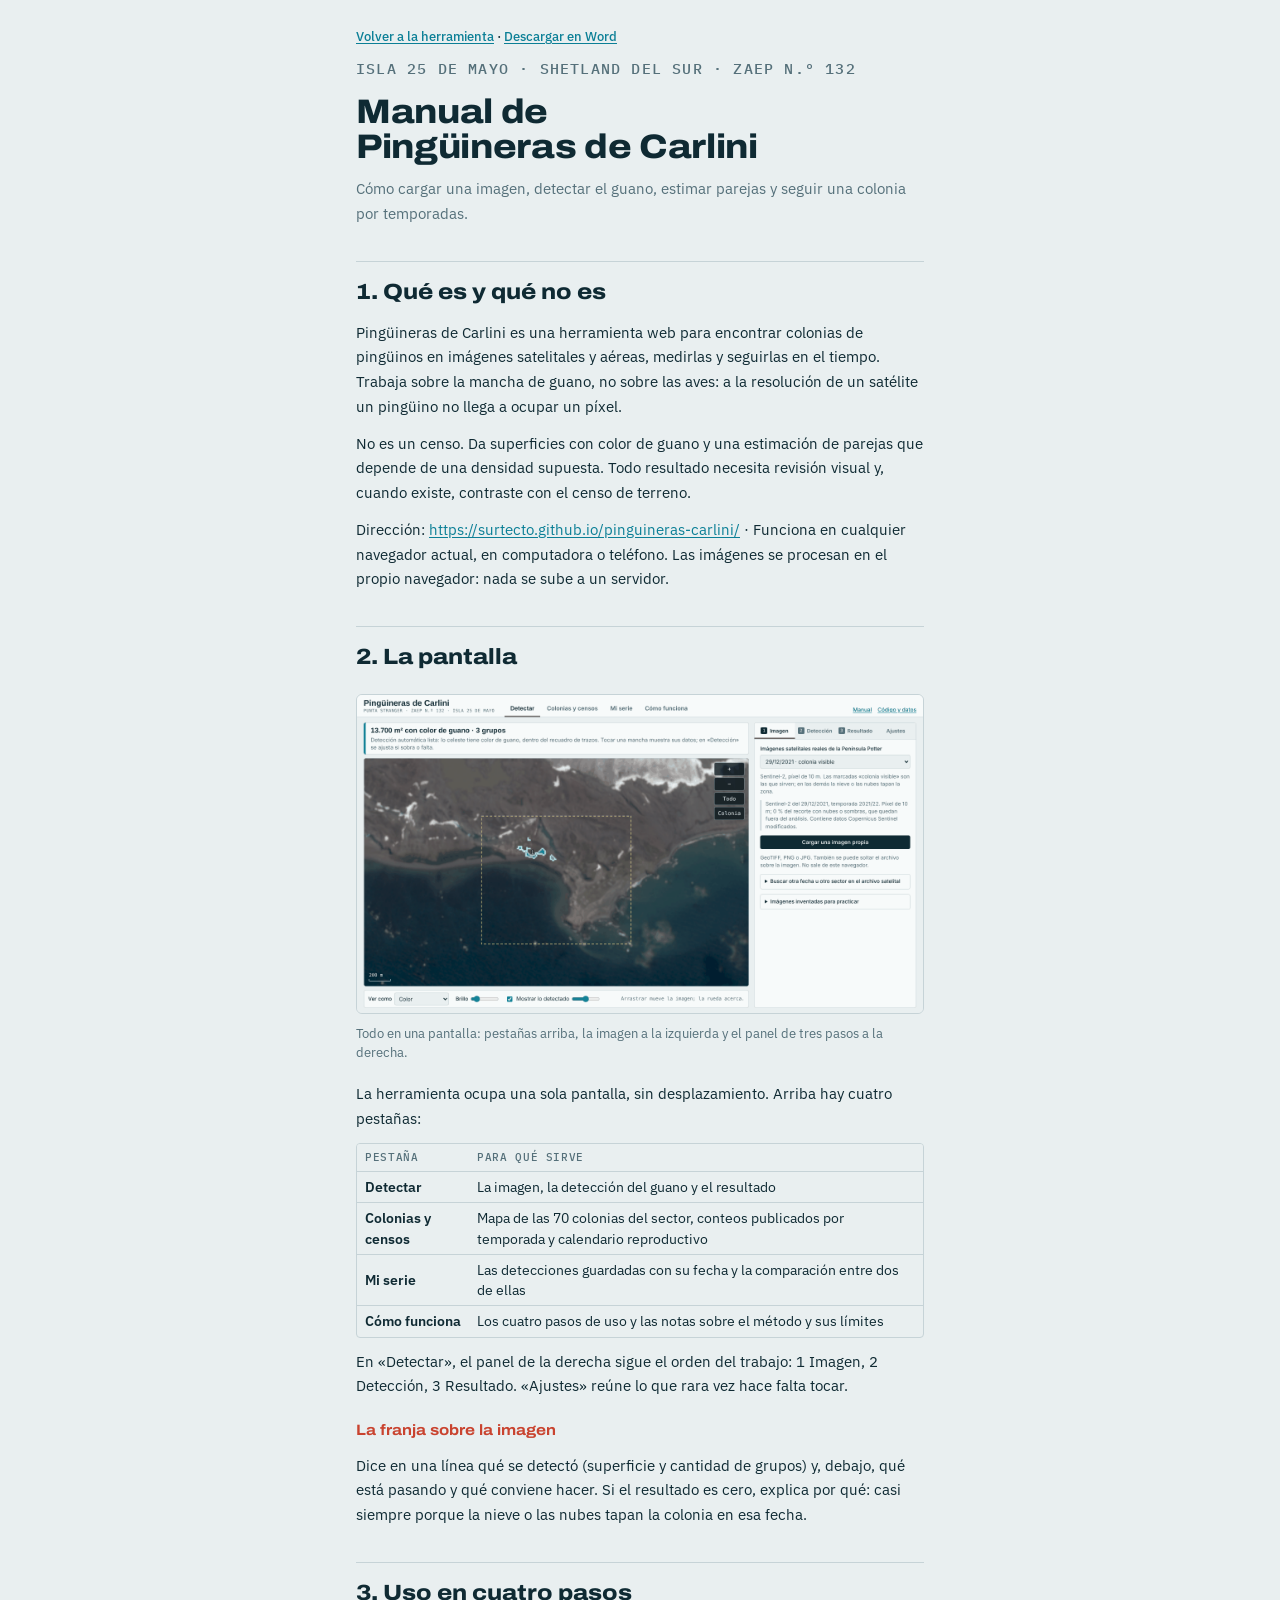
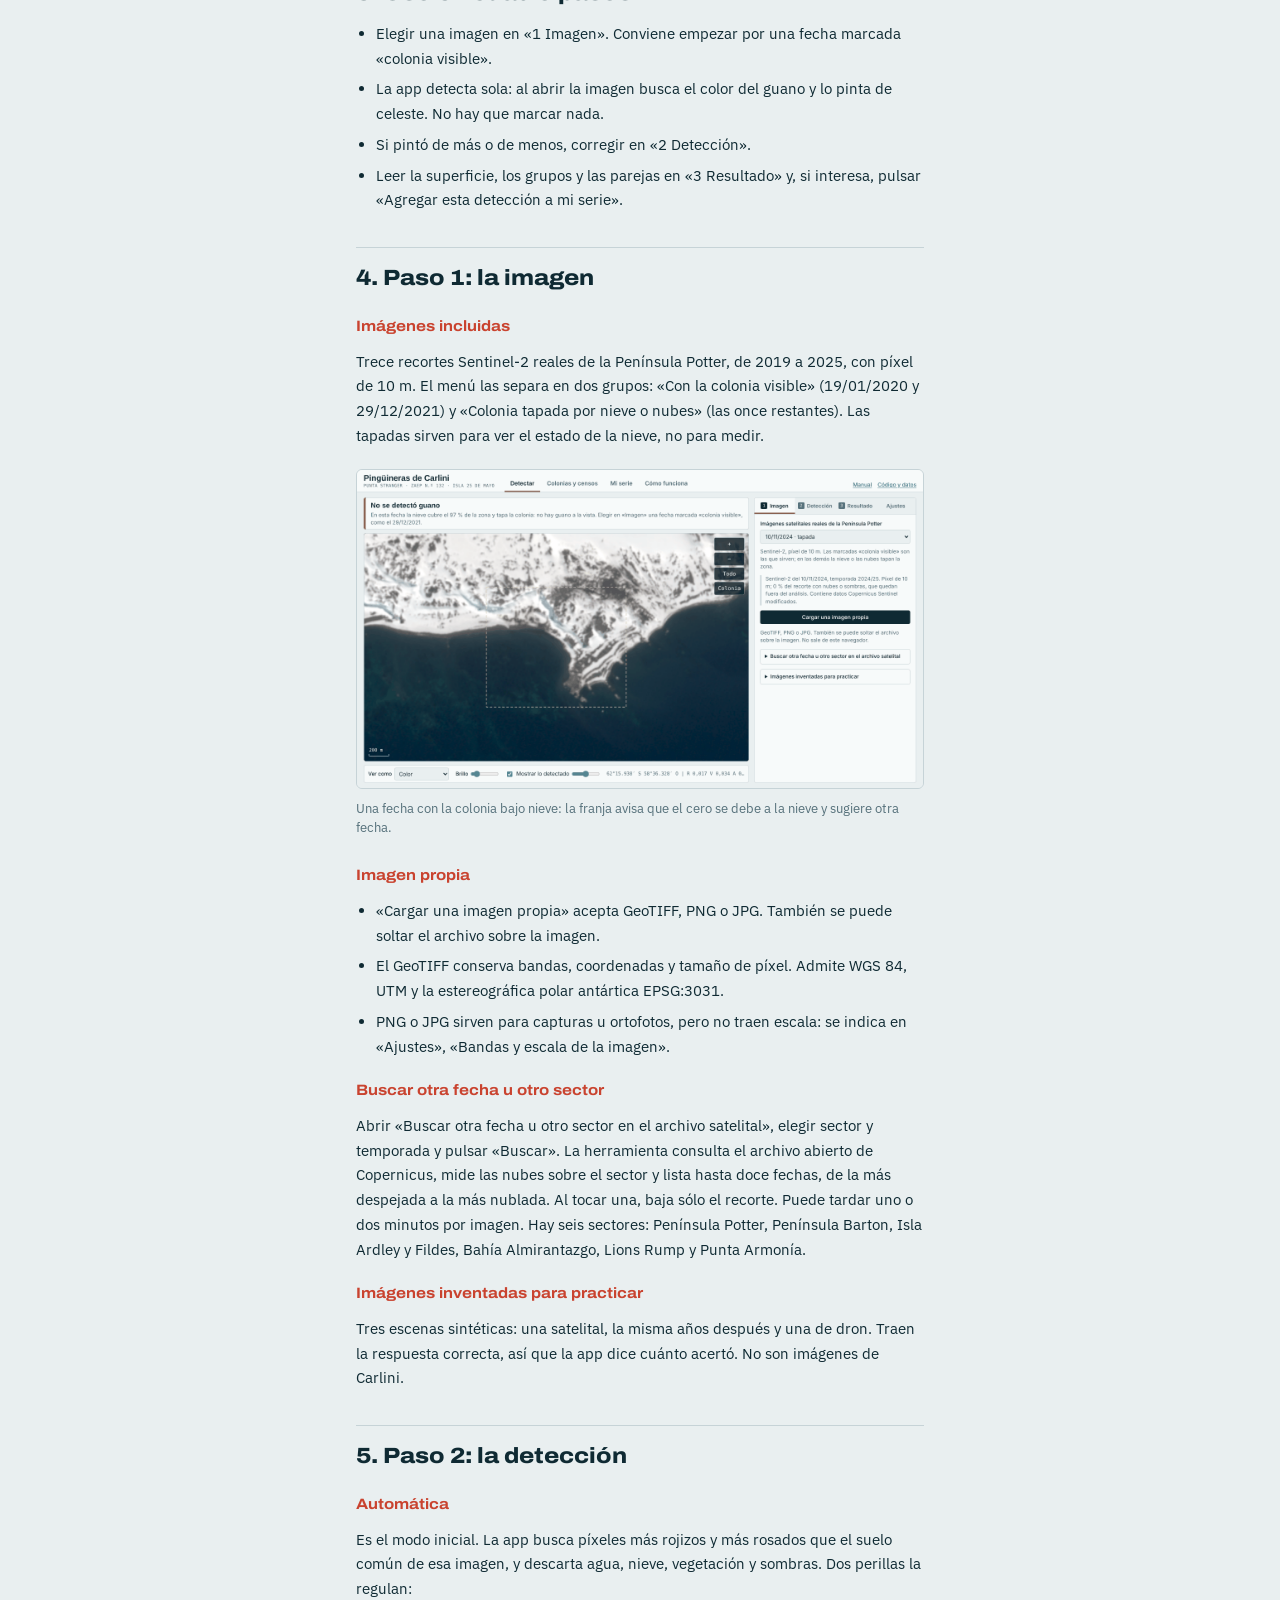
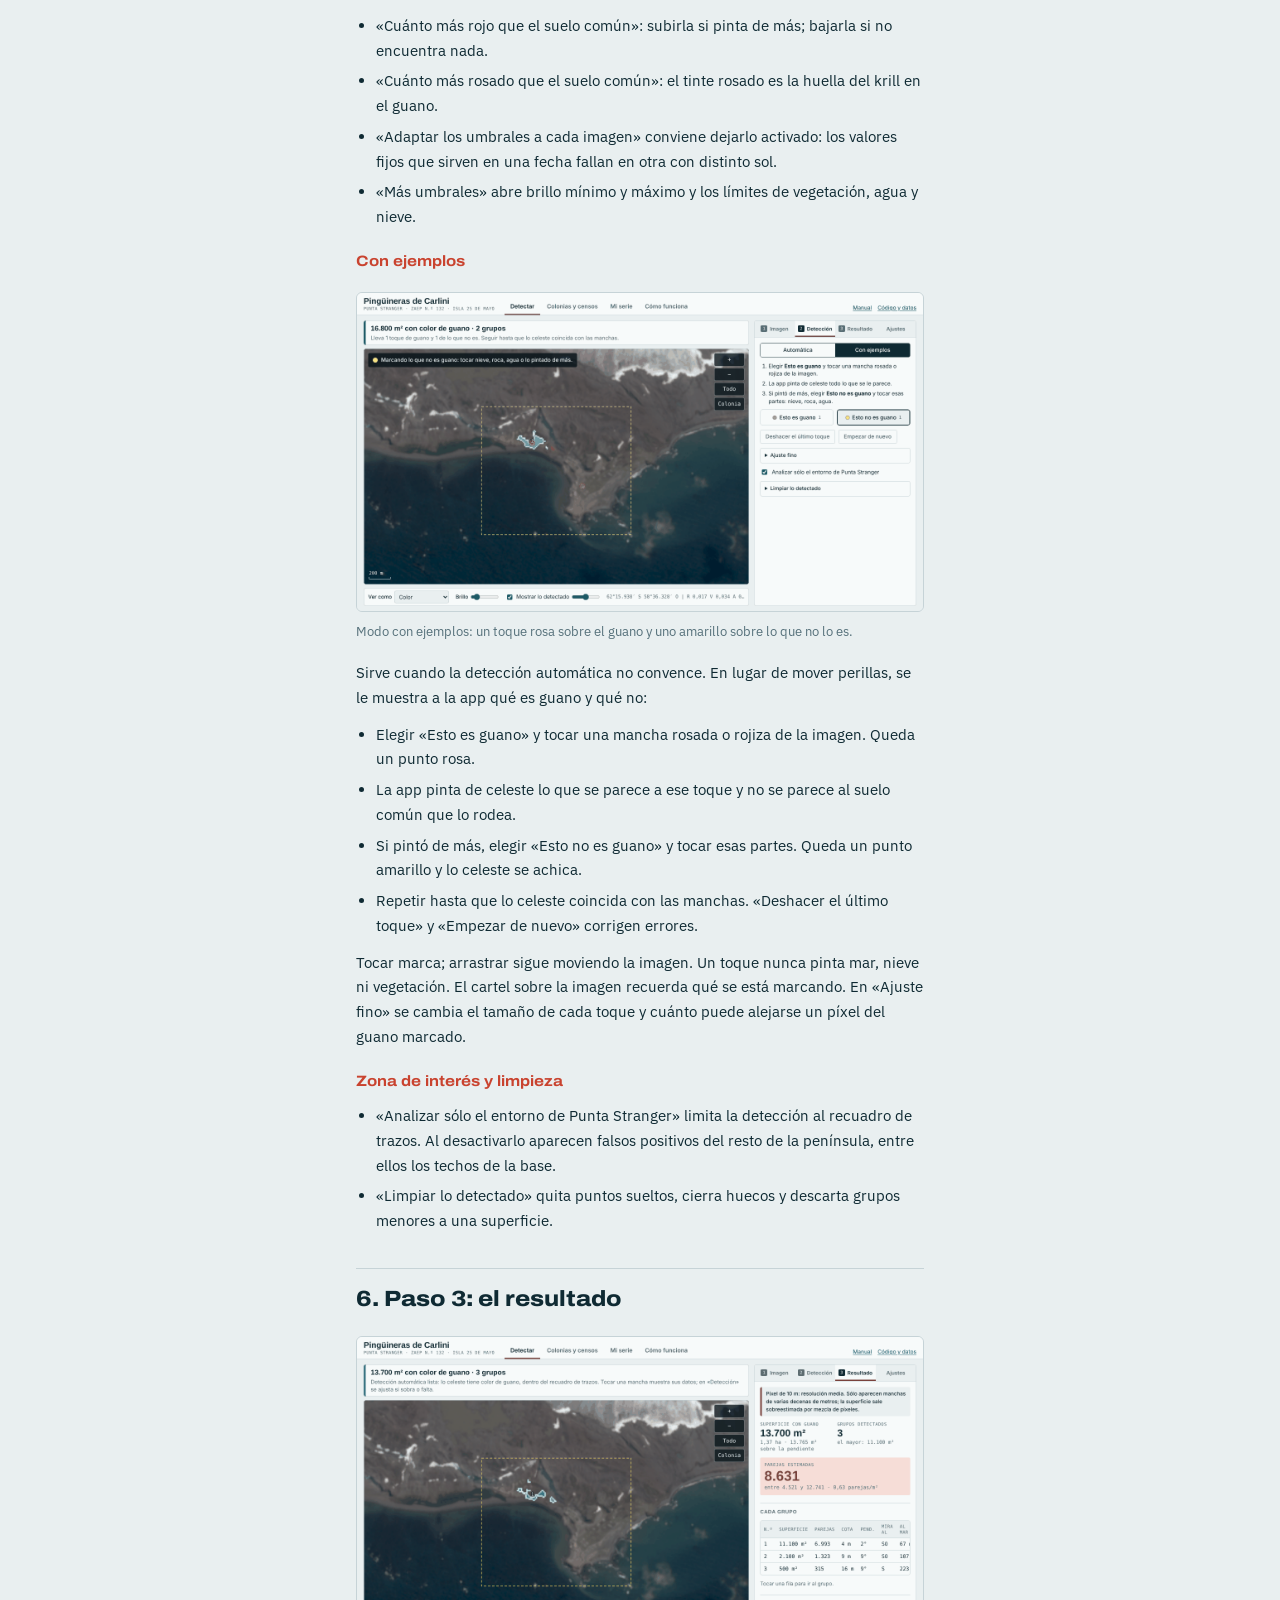
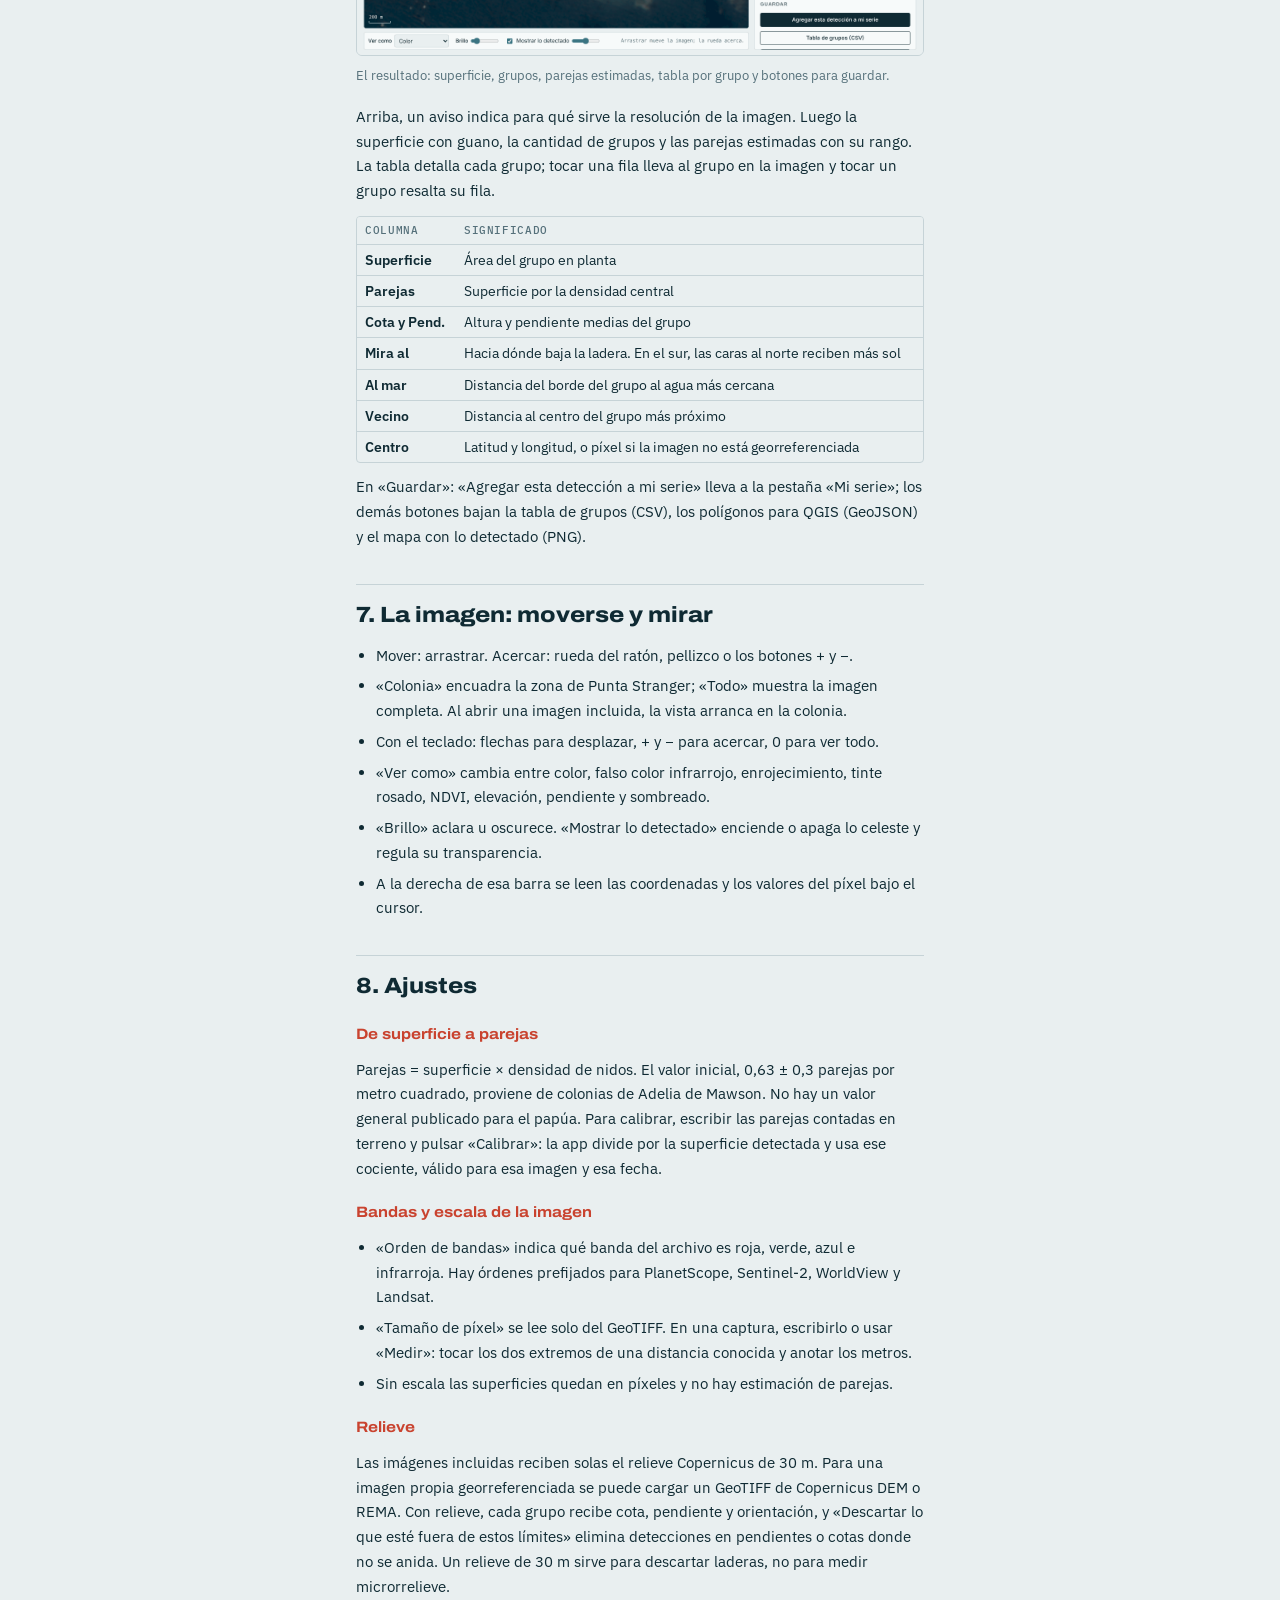
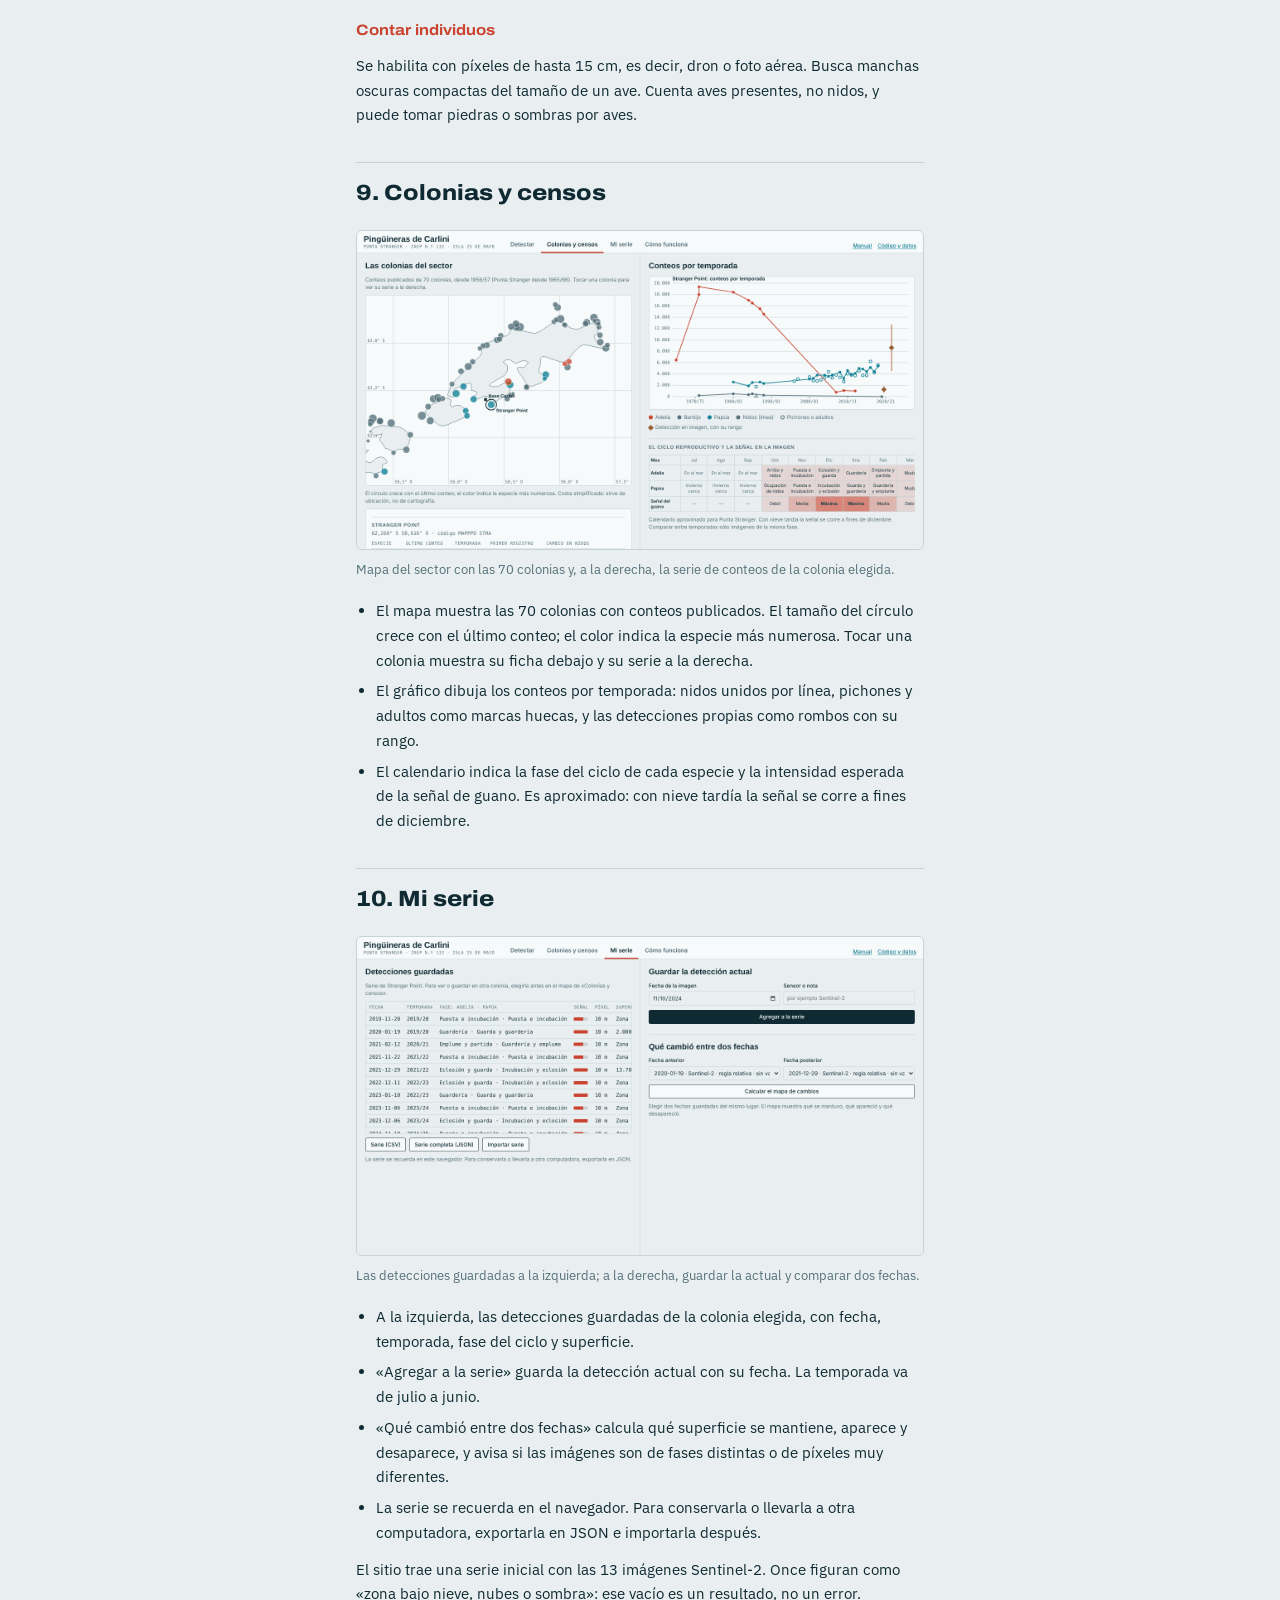
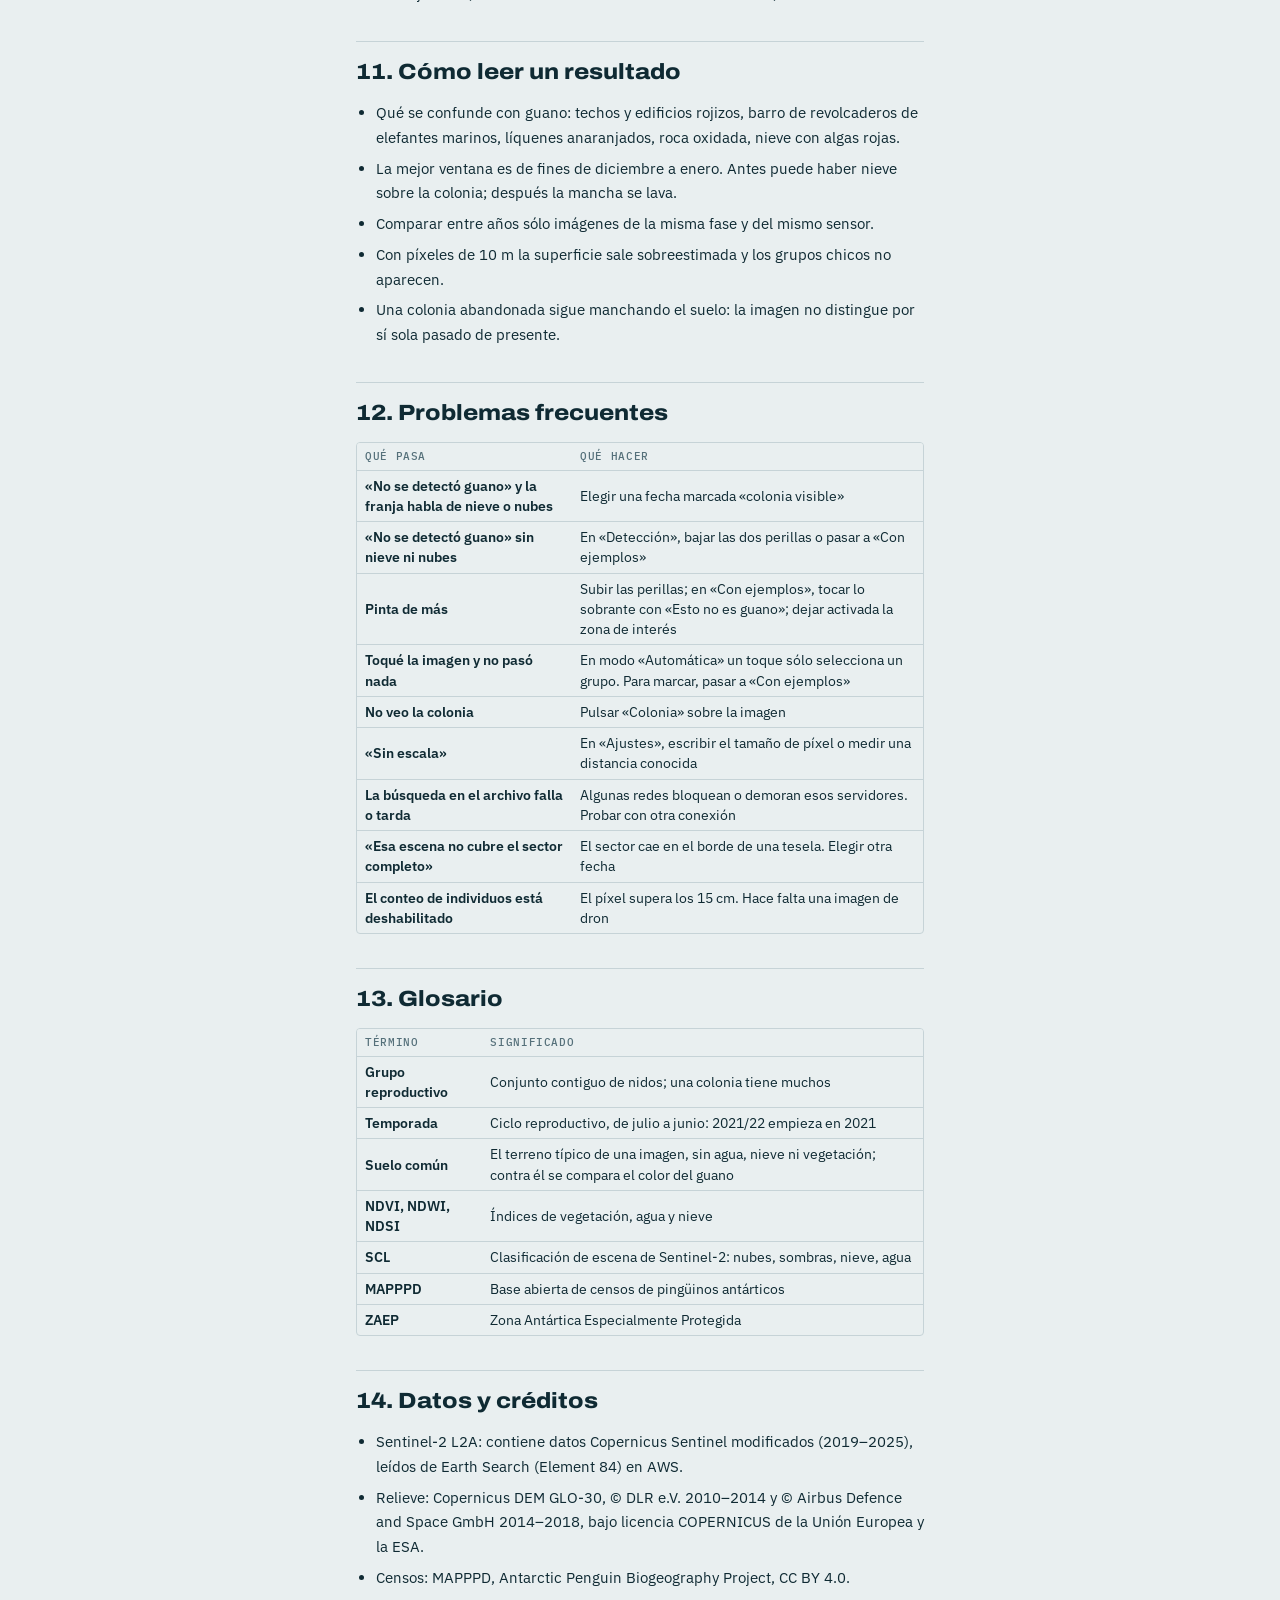
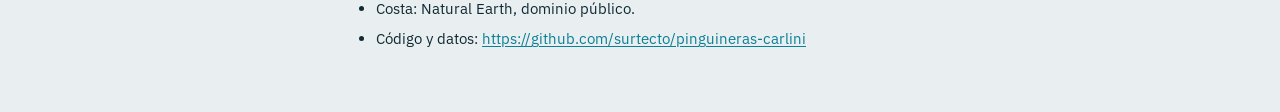
==== manual.html @ 4a48e0f9 "Manual e informe al día con la interfaz nueva; capturas y versión de recursos Co-Authored-By: Claude" ====
<!DOCTYPE html>
<html lang="es"><head><meta charset="utf-8"><meta name="viewport" content="width=device-width, initial-scale=1">
<title>Manual de Pingüineras de Carlini</title>
<link href="https://fonts.googleapis.com/css2?family=Archivo:wdth,wght@100..125,500..800&family=IBM+Plex+Mono:wght@400;500&family=IBM+Plex+Sans:wght@400;500;600&display=swap" rel="stylesheet">
<link rel="stylesheet" href="style.css?v=2">
<style>
.man { max-width: 76ch; margin: 0 auto; padding: 28px 20px 60px; display: flex; flex-direction: column; gap: 12px; }
.man h1 { font-size: 34px; } .man h2 { font-size: 22px; font-weight: 800; margin-top: 22px; padding-top: 14px; border-top: 1px solid var(--line); } .man h3 { font-size: 15px; font-weight: 700; color: var(--krill); margin-top: 8px; }
.man p, .man li { font-size: 15px; line-height: 1.65; } .man ul { margin: 0; padding-left: 20px; display: flex; flex-direction: column; gap: 6px; }
.man figure { margin: 8px 0; } .man img { max-width: 100%; border: 1px solid var(--line); border-radius: 6px; } .man figcaption { font-size: 12.5px; color: var(--muted); margin-top: 4px; }
.man .tw { overflow-x: auto; border: 1px solid var(--line); border-radius: 4px; } .man td { white-space: normal; font-family: var(--body); font-size: 13.5px; } .man td:first-child { font-weight: 600; }
.man .back { font: 500 13px var(--body); }
</style></head>
<body><main class="man">
<p class="back"><a href="index.html">Volver a la herramienta</a> · <a href="docs/Manual_Pinguineras_de_Carlini.docx">Descargar en Word</a></p>
<p class="eyebrow">Isla 25 de Mayo · Shetland del Sur · ZAEP N.º 132</p>
<h1>Manual de Pingüineras de Carlini</h1>
<p class="lede">Cómo cargar una imagen, detectar el guano, estimar parejas y seguir una colonia por temporadas.</p>
<h2>1. Qué es y qué no es</h2>
<p>Pingüineras de Carlini es una herramienta web para encontrar colonias de pingüinos en imágenes satelitales y aéreas, medirlas y seguirlas en el tiempo. Trabaja sobre la mancha de guano, no sobre las aves: a la resolución de un satélite un pingüino no llega a ocupar un píxel.</p>
<p>No es un censo. Da superficies con color de guano y una estimación de parejas que depende de una densidad supuesta. Todo resultado necesita revisión visual y, cuando existe, contraste con el censo de terreno.</p>
<p>Dirección: <a href="https://surtecto.github.io/pinguineras-carlini/">https://surtecto.github.io/pinguineras-carlini/</a> · Funciona en cualquier navegador actual, en computadora o teléfono. Las imágenes se procesan en el propio navegador: nada se sube a un servidor.</p>
<h2>2. La pantalla</h2>
<figure><img src="docs/web_main.png" alt="Todo en una pantalla: pestañas arriba, la imagen a la izquierda y el panel de tres pasos a la derecha."><figcaption>Todo en una pantalla: pestañas arriba, la imagen a la izquierda y el panel de tres pasos a la derecha.</figcaption></figure>
<p>La herramienta ocupa una sola pantalla, sin desplazamiento. Arriba hay cuatro pestañas:</p>
<div class="tw"><table><thead><tr><th>Pestaña</th><th>Para qué sirve</th></tr></thead><tbody><tr><td>Detectar</td><td>La imagen, la detección del guano y el resultado</td></tr><tr><td>Colonias y censos</td><td>Mapa de las 70 colonias del sector, conteos publicados por temporada y calendario reproductivo</td></tr><tr><td>Mi serie</td><td>Las detecciones guardadas con su fecha y la comparación entre dos de ellas</td></tr><tr><td>Cómo funciona</td><td>Los cuatro pasos de uso y las notas sobre el método y sus límites</td></tr></tbody></table></div>
<p>En «Detectar», el panel de la derecha sigue el orden del trabajo: 1 Imagen, 2 Detección, 3 Resultado. «Ajustes» reúne lo que rara vez hace falta tocar.</p>
<h3>La franja sobre la imagen</h3>
<p>Dice en una línea qué se detectó (superficie y cantidad de grupos) y, debajo, qué está pasando y qué conviene hacer. Si el resultado es cero, explica por qué: casi siempre porque la nieve o las nubes tapan la colonia en esa fecha.</p>
<h2>3. Uso en cuatro pasos</h2>
<ul><li>Elegir una imagen en «1 Imagen». Conviene empezar por una fecha marcada «colonia visible».</li><li>La app detecta sola: al abrir la imagen busca el color del guano y lo pinta de celeste. No hay que marcar nada.</li><li>Si pintó de más o de menos, corregir en «2 Detección».</li><li>Leer la superficie, los grupos y las parejas en «3 Resultado» y, si interesa, pulsar «Agregar esta detección a mi serie».</li></ul>
<h2>4. Paso 1: la imagen</h2>
<h3>Imágenes incluidas</h3>
<p>Trece recortes Sentinel-2 reales de la Península Potter, de 2019 a 2025, con píxel de 10 m. El menú las separa en dos grupos: «Con la colonia visible» (19/01/2020 y 29/12/2021) y «Colonia tapada por nieve o nubes» (las once restantes). Las tapadas sirven para ver el estado de la nieve, no para medir.</p>
<figure><img src="docs/web_nieve.png" alt="Una fecha con la colonia bajo nieve: la franja avisa que el cero se debe a la nieve y sugiere otra fecha."><figcaption>Una fecha con la colonia bajo nieve: la franja avisa que el cero se debe a la nieve y sugiere otra fecha.</figcaption></figure>
<h3>Imagen propia</h3>
<ul><li>«Cargar una imagen propia» acepta GeoTIFF, PNG o JPG. También se puede soltar el archivo sobre la imagen.</li><li>El GeoTIFF conserva bandas, coordenadas y tamaño de píxel. Admite WGS 84, UTM y la estereográfica polar antártica EPSG:3031.</li><li>PNG o JPG sirven para capturas u ortofotos, pero no traen escala: se indica en «Ajustes», «Bandas y escala de la imagen».</li></ul>
<h3>Buscar otra fecha u otro sector</h3>
<p>Abrir «Buscar otra fecha u otro sector en el archivo satelital», elegir sector y temporada y pulsar «Buscar». La herramienta consulta el archivo abierto de Copernicus, mide las nubes sobre el sector y lista hasta doce fechas, de la más despejada a la más nublada. Al tocar una, baja sólo el recorte. Puede tardar uno o dos minutos por imagen. Hay seis sectores: Península Potter, Península Barton, Isla Ardley y Fildes, Bahía Almirantazgo, Lions Rump y Punta Armonía.</p>
<h3>Imágenes inventadas para practicar</h3>
<p>Tres escenas sintéticas: una satelital, la misma años después y una de dron. Traen la respuesta correcta, así que la app dice cuánto acertó. No son imágenes de Carlini.</p>
<h2>5. Paso 2: la detección</h2>
<h3>Automática</h3>
<p>Es el modo inicial. La app busca píxeles más rojizos y más rosados que el suelo común de esa imagen, y descarta agua, nieve, vegetación y sombras. Dos perillas la regulan:</p>
<ul><li>«Cuánto más rojo que el suelo común»: subirla si pinta de más; bajarla si no encuentra nada.</li><li>«Cuánto más rosado que el suelo común»: el tinte rosado es la huella del krill en el guano.</li><li>«Adaptar los umbrales a cada imagen» conviene dejarlo activado: los valores fijos que sirven en una fecha fallan en otra con distinto sol.</li><li>«Más umbrales» abre brillo mínimo y máximo y los límites de vegetación, agua y nieve.</li></ul>
<h3>Con ejemplos</h3>
<figure><img src="docs/web_ejemplos.png" alt="Modo con ejemplos: un toque rosa sobre el guano y uno amarillo sobre lo que no lo es."><figcaption>Modo con ejemplos: un toque rosa sobre el guano y uno amarillo sobre lo que no lo es.</figcaption></figure>
<p>Sirve cuando la detección automática no convence. En lugar de mover perillas, se le muestra a la app qué es guano y qué no:</p>
<ul><li>Elegir «Esto es guano» y tocar una mancha rosada o rojiza de la imagen. Queda un punto rosa.</li><li>La app pinta de celeste lo que se parece a ese toque y no se parece al suelo común que lo rodea.</li><li>Si pintó de más, elegir «Esto no es guano» y tocar esas partes. Queda un punto amarillo y lo celeste se achica.</li><li>Repetir hasta que lo celeste coincida con las manchas. «Deshacer el último toque» y «Empezar de nuevo» corrigen errores.</li></ul>
<p>Tocar marca; arrastrar sigue moviendo la imagen. Un toque nunca pinta mar, nieve ni vegetación. El cartel sobre la imagen recuerda qué se está marcando. En «Ajuste fino» se cambia el tamaño de cada toque y cuánto puede alejarse un píxel del guano marcado.</p>
<h3>Zona de interés y limpieza</h3>
<ul><li>«Analizar sólo el entorno de Punta Stranger» limita la detección al recuadro de trazos. Al desactivarlo aparecen falsos positivos del resto de la península, entre ellos los techos de la base.</li><li>«Limpiar lo detectado» quita puntos sueltos, cierra huecos y descarta grupos menores a una superficie.</li></ul>
<h2>6. Paso 3: el resultado</h2>
<figure><img src="docs/web_resultado.png" alt="El resultado: superficie, grupos, parejas estimadas, tabla por grupo y botones para guardar."><figcaption>El resultado: superficie, grupos, parejas estimadas, tabla por grupo y botones para guardar.</figcaption></figure>
<p>Arriba, un aviso indica para qué sirve la resolución de la imagen. Luego la superficie con guano, la cantidad de grupos y las parejas estimadas con su rango. La tabla detalla cada grupo; tocar una fila lleva al grupo en la imagen y tocar un grupo resalta su fila.</p>
<div class="tw"><table><thead><tr><th>Columna</th><th>Significado</th></tr></thead><tbody><tr><td>Superficie</td><td>Área del grupo en planta</td></tr><tr><td>Parejas</td><td>Superficie por la densidad central</td></tr><tr><td>Cota y Pend.</td><td>Altura y pendiente medias del grupo</td></tr><tr><td>Mira al</td><td>Hacia dónde baja la ladera. En el sur, las caras al norte reciben más sol</td></tr><tr><td>Al mar</td><td>Distancia del borde del grupo al agua más cercana</td></tr><tr><td>Vecino</td><td>Distancia al centro del grupo más próximo</td></tr><tr><td>Centro</td><td>Latitud y longitud, o píxel si la imagen no está georreferenciada</td></tr></tbody></table></div>
<p>En «Guardar»: «Agregar esta detección a mi serie» lleva a la pestaña «Mi serie»; los demás botones bajan la tabla de grupos (CSV), los polígonos para QGIS (GeoJSON) y el mapa con lo detectado (PNG).</p>
<h2>7. La imagen: moverse y mirar</h2>
<ul><li>Mover: arrastrar. Acercar: rueda del ratón, pellizco o los botones + y −.</li><li>«Colonia» encuadra la zona de Punta Stranger; «Todo» muestra la imagen completa. Al abrir una imagen incluida, la vista arranca en la colonia.</li><li>Con el teclado: flechas para desplazar, + y − para acercar, 0 para ver todo.</li><li>«Ver como» cambia entre color, falso color infrarrojo, enrojecimiento, tinte rosado, NDVI, elevación, pendiente y sombreado.</li><li>«Brillo» aclara u oscurece. «Mostrar lo detectado» enciende o apaga lo celeste y regula su transparencia.</li><li>A la derecha de esa barra se leen las coordenadas y los valores del píxel bajo el cursor.</li></ul>
<h2>8. Ajustes</h2>
<h3>De superficie a parejas</h3>
<p>Parejas = superficie × densidad de nidos. El valor inicial, 0,63 ± 0,3 parejas por metro cuadrado, proviene de colonias de Adelia de Mawson. No hay un valor general publicado para el papúa. Para calibrar, escribir las parejas contadas en terreno y pulsar «Calibrar»: la app divide por la superficie detectada y usa ese cociente, válido para esa imagen y esa fecha.</p>
<h3>Bandas y escala de la imagen</h3>
<ul><li>«Orden de bandas» indica qué banda del archivo es roja, verde, azul e infrarroja. Hay órdenes prefijados para PlanetScope, Sentinel-2, WorldView y Landsat.</li><li>«Tamaño de píxel» se lee solo del GeoTIFF. En una captura, escribirlo o usar «Medir»: tocar los dos extremos de una distancia conocida y anotar los metros.</li><li>Sin escala las superficies quedan en píxeles y no hay estimación de parejas.</li></ul>
<h3>Relieve</h3>
<p>Las imágenes incluidas reciben solas el relieve Copernicus de 30 m. Para una imagen propia georreferenciada se puede cargar un GeoTIFF de Copernicus DEM o REMA. Con relieve, cada grupo recibe cota, pendiente y orientación, y «Descartar lo que esté fuera de estos límites» elimina detecciones en pendientes o cotas donde no se anida. Un relieve de 30 m sirve para descartar laderas, no para medir microrrelieve.</p>
<h3>Contar individuos</h3>
<p>Se habilita con píxeles de hasta 15 cm, es decir, dron o foto aérea. Busca manchas oscuras compactas del tamaño de un ave. Cuenta aves presentes, no nidos, y puede tomar piedras o sombras por aves.</p>
<h2>9. Colonias y censos</h2>
<figure><img src="docs/web_tiempo.png" alt="Mapa del sector con las 70 colonias y, a la derecha, la serie de conteos de la colonia elegida."><figcaption>Mapa del sector con las 70 colonias y, a la derecha, la serie de conteos de la colonia elegida.</figcaption></figure>
<ul><li>El mapa muestra las 70 colonias con conteos publicados. El tamaño del círculo crece con el último conteo; el color indica la especie más numerosa. Tocar una colonia muestra su ficha debajo y su serie a la derecha.</li><li>El gráfico dibuja los conteos por temporada: nidos unidos por línea, pichones y adultos como marcas huecas, y las detecciones propias como rombos con su rango.</li><li>El calendario indica la fase del ciclo de cada especie y la intensidad esperada de la señal de guano. Es aproximado: con nieve tardía la señal se corre a fines de diciembre.</li></ul>
<h2>10. Mi serie</h2>
<figure><img src="docs/web_serie.png" alt="Las detecciones guardadas a la izquierda; a la derecha, guardar la actual y comparar dos fechas."><figcaption>Las detecciones guardadas a la izquierda; a la derecha, guardar la actual y comparar dos fechas.</figcaption></figure>
<ul><li>A la izquierda, las detecciones guardadas de la colonia elegida, con fecha, temporada, fase del ciclo y superficie.</li><li>«Agregar a la serie» guarda la detección actual con su fecha. La temporada va de julio a junio.</li><li>«Qué cambió entre dos fechas» calcula qué superficie se mantiene, aparece y desaparece, y avisa si las imágenes son de fases distintas o de píxeles muy diferentes.</li><li>La serie se recuerda en el navegador. Para conservarla o llevarla a otra computadora, exportarla en JSON e importarla después.</li></ul>
<p>El sitio trae una serie inicial con las 13 imágenes Sentinel-2. Once figuran como «zona bajo nieve, nubes o sombra»: ese vacío es un resultado, no un error.</p>
<h2>11. Cómo leer un resultado</h2>
<ul><li>Qué se confunde con guano: techos y edificios rojizos, barro de revolcaderos de elefantes marinos, líquenes anaranjados, roca oxidada, nieve con algas rojas.</li><li>La mejor ventana es de fines de diciembre a enero. Antes puede haber nieve sobre la colonia; después la mancha se lava.</li><li>Comparar entre años sólo imágenes de la misma fase y del mismo sensor.</li><li>Con píxeles de 10 m la superficie sale sobreestimada y los grupos chicos no aparecen.</li><li>Una colonia abandonada sigue manchando el suelo: la imagen no distingue por sí sola pasado de presente.</li></ul>
<h2>12. Problemas frecuentes</h2>
<div class="tw"><table><thead><tr><th>Qué pasa</th><th>Qué hacer</th></tr></thead><tbody><tr><td>«No se detectó guano» y la franja habla de nieve o nubes</td><td>Elegir una fecha marcada «colonia visible»</td></tr><tr><td>«No se detectó guano» sin nieve ni nubes</td><td>En «Detección», bajar las dos perillas o pasar a «Con ejemplos»</td></tr><tr><td>Pinta de más</td><td>Subir las perillas; en «Con ejemplos», tocar lo sobrante con «Esto no es guano»; dejar activada la zona de interés</td></tr><tr><td>Toqué la imagen y no pasó nada</td><td>En modo «Automática» un toque sólo selecciona un grupo. Para marcar, pasar a «Con ejemplos»</td></tr><tr><td>No veo la colonia</td><td>Pulsar «Colonia» sobre la imagen</td></tr><tr><td>«Sin escala»</td><td>En «Ajustes», escribir el tamaño de píxel o medir una distancia conocida</td></tr><tr><td>La búsqueda en el archivo falla o tarda</td><td>Algunas redes bloquean o demoran esos servidores. Probar con otra conexión</td></tr><tr><td>«Esa escena no cubre el sector completo»</td><td>El sector cae en el borde de una tesela. Elegir otra fecha</td></tr><tr><td>El conteo de individuos está deshabilitado</td><td>El píxel supera los 15 cm. Hace falta una imagen de dron</td></tr></tbody></table></div>
<h2>13. Glosario</h2>
<div class="tw"><table><thead><tr><th>Término</th><th>Significado</th></tr></thead><tbody><tr><td>Grupo reproductivo</td><td>Conjunto contiguo de nidos; una colonia tiene muchos</td></tr><tr><td>Temporada</td><td>Ciclo reproductivo, de julio a junio: 2021/22 empieza en 2021</td></tr><tr><td>Suelo común</td><td>El terreno típico de una imagen, sin agua, nieve ni vegetación; contra él se compara el color del guano</td></tr><tr><td>NDVI, NDWI, NDSI</td><td>Índices de vegetación, agua y nieve</td></tr><tr><td>SCL</td><td>Clasificación de escena de Sentinel-2: nubes, sombras, nieve, agua</td></tr><tr><td>MAPPPD</td><td>Base abierta de censos de pingüinos antárticos</td></tr><tr><td>ZAEP</td><td>Zona Antártica Especialmente Protegida</td></tr></tbody></table></div>
<h2>14. Datos y créditos</h2>
<ul><li>Sentinel-2 L2A: contiene datos Copernicus Sentinel modificados (2019–2025), leídos de Earth Search (Element 84) en AWS.</li><li>Relieve: Copernicus DEM GLO-30, © DLR e.V. 2010–2014 y © Airbus Defence and Space GmbH 2014–2018, bajo licencia COPERNICUS de la Unión Europea y la ESA.</li><li>Censos: MAPPPD, Antarctic Penguin Biogeography Project, CC BY 4.0.</li><li>Costa: Natural Earth, dominio público.</li><li>Código y datos: <a href="https://github.com/surtecto/pinguineras-carlini">https://github.com/surtecto/pinguineras-carlini</a></li></ul>

</main></body></html>
---- style.css ----
:root {
  /* Carta de relevamiento polar: papel frío, tinta petróleo, coral de krill para lo que importa,
     cian de hielo para lo detectado. Tres columnas: controles, visor, resultado. */
  --paper: #E9EFF0;
  --surface: #F7FAFA;
  --ink: #0F2A33;
  --muted: #55707A;
  --line: #C6D3D7;
  --krill: #C9432F;
  --krill-soft: #F6DDD7;
  --ice: #0B7F96;
  --stage: #0A161B;
  --ok: #1F7A5C; --warnc: #9A6508; --bad: #B3261E;
  --display: "Archivo", "Arial Narrow", Arial, sans-serif;
  --body: "IBM Plex Sans", "Segoe UI", Helvetica, Arial, sans-serif;
  --mono: "IBM Plex Mono", ui-monospace, "SFMono-Regular", Menlo, Consolas, monospace;
  color-scheme: light;
}
@media (prefers-color-scheme: dark) {
  :root:not([data-theme="light"]) {
    --paper: #0B1A20; --surface: #11262E; --ink: #E2EDEF; --muted: #8EA7AF; --line: #25424C;
    --krill: #F2856F; --krill-soft: #3A211C; --ice: #55CDE3; --stage: #050D10;
    --ok: #57C39F; --warnc: #E0B04A; --bad: #F08A80;
    color-scheme: dark;
  }
}
:root[data-theme="dark"] {
  --paper: #0B1A20; --surface: #11262E; --ink: #E2EDEF; --muted: #8EA7AF; --line: #25424C;
  --krill: #F2856F; --krill-soft: #3A211C; --ice: #55CDE3; --stage: #050D10;
  --ok: #57C39F; --warnc: #E0B04A; --bad: #F08A80;
  color-scheme: dark;
}

* { box-sizing: border-box; }
[hidden] { display: none !important; }
html, body { margin: 0; }
body { background: var(--paper); color: var(--ink); font: 400 14px/1.5 var(--body); -webkit-font-smoothing: antialiased; }
h1, h2, h3 { font-family: var(--display); font-stretch: 112%; text-wrap: balance; margin: 0; }
p { margin: 0; }
a { color: var(--ice); text-underline-offset: 2px; }
.visually-hidden { position: absolute; width: 1px; height: 1px; overflow: hidden; clip: rect(0 0 0 0); white-space: nowrap; }
:focus-visible { outline: 2px solid var(--krill); outline-offset: 2px; }

/* encabezado */
.top { display: flex; flex-wrap: wrap; gap: 20px 40px; justify-content: space-between; align-items: flex-end; padding: 22px 24px 18px; border-bottom: 1px solid var(--line); }
.brand { max-width: 64ch; display: flex; flex-direction: column; gap: 4px; }
.eyebrow { font: 500 11px/1.4 var(--mono); letter-spacing: .08em; text-transform: uppercase; color: var(--muted); }
h1 { font-size: 34px; line-height: 1.05; font-weight: 800; letter-spacing: -.01em; }
.lede { color: var(--muted); font-size: 15px; }
.fix { display: flex; flex-wrap: wrap; gap: 6px 26px; margin: 0; }
.fix div { border-left: 2px solid var(--krill); padding-left: 10px; }
.fix dt { font: 500 10.5px/1.4 var(--mono); letter-spacing: .08em; text-transform: uppercase; color: var(--muted); }
.fix dd { margin: 0; font: 500 14px/1.4 var(--mono); font-variant-numeric: tabular-nums; }

.toplinks { display: flex; gap: 14px; font: 500 13px var(--body); align-self: flex-start; }
details.live { border: 1px solid var(--line); border-radius: 4px; padding: 8px 10px; }
details.live summary { cursor: pointer; font-size: 12.5px; font-weight: 500; }
details.live[open] summary { margin-bottom: 8px; }
.btn.s2item { text-align: left; font: 400 12px var(--mono); padding: 6px 8px; border-color: var(--line); }

/* banco de trabajo */
.work { display: grid; grid-template-columns: 320px minmax(0, 1fr) 300px; gap: 16px; padding: 16px 24px; align-items: start; }
.panel { display: flex; flex-direction: column; gap: 12px; }
.block { background: var(--surface); border: 1px solid var(--line); border-radius: 6px; padding: 14px; display: flex; flex-direction: column; gap: 10px; }
.block h2 { font-size: 15px; font-weight: 700; display: flex; align-items: center; gap: 8px; }
.block h3 { font-size: 12px; font-weight: 600; text-transform: uppercase; letter-spacing: .06em; color: var(--muted); margin-top: 6px; padding-top: 10px; border-top: 1px solid var(--line); }
.step { font: 500 11px/1 var(--mono); color: var(--surface); background: var(--ink); border-radius: 3px; padding: 4px 6px; }
.hint { color: var(--muted); font-size: 12.5px; line-height: 1.45; }
.hint:empty { display: none; }
.row { display: flex; flex-wrap: wrap; gap: 8px; }
.row.tight { flex-wrap: nowrap; }
.row.tight input { flex: 1; min-width: 0; }
.col { display: flex; flex-direction: column; gap: 8px; }
.field { display: flex; flex-direction: column; gap: 4px; min-width: 0; }
.field label, .slider label { font-size: 12.5px; font-weight: 500; }
.bands { display: grid; grid-template-columns: minmax(0, 1fr) minmax(0, 1fr); gap: 8px; }
.bands.three { grid-template-columns: repeat(3, minmax(0, 1fr)); }
input[type="number"], select, textarea {
  font: 400 13px/1.3 var(--body); color: var(--ink); background: var(--paper); border: 1px solid var(--line); border-radius: 4px; padding: 7px 8px; width: 100%; min-width: 0;
}
input[type="number"] { font-family: var(--mono); font-variant-numeric: tabular-nums; }
.slider { display: flex; flex-direction: column; gap: 2px; }
.slider label { display: flex; justify-content: space-between; gap: 8px; }
.slider output { font: 400 12px/1.5 var(--mono); color: var(--muted); font-variant-numeric: tabular-nums; }
input[type="range"] { width: 100%; accent-color: var(--ice); margin: 0; height: 22px; }
.check { display: flex; gap: 8px; align-items: flex-start; font-size: 13px; cursor: pointer; }
.check input { accent-color: var(--ice); margin-top: 3px; }

.btn { font: 500 13px/1.2 var(--body); color: var(--ink); background: var(--surface); border: 1px solid var(--ink); border-radius: 4px; padding: 8px 12px; cursor: pointer; text-align: center; }
.btn:hover { background: var(--paper); }
.btn.primary { background: var(--ink); color: var(--surface); display: block; }
.btn.primary:hover { background: var(--ice); border-color: var(--ice); }
.btn.ghost { border-color: var(--line); color: var(--muted); }
.btn[aria-pressed="true"] { background: var(--krill); border-color: var(--krill); color: #fff; }
.btn.icon { padding: 6px 10px; font-family: var(--mono); }
.btn:disabled { opacity: .45; cursor: not-allowed; }

.seg { display: grid; grid-auto-flow: column; grid-auto-columns: 1fr; border: 1px solid var(--ink); border-radius: 4px; overflow: hidden; }
.seg button { font: 500 13px/1.2 var(--body); padding: 8px 10px; border: 0; background: var(--surface); color: var(--ink); cursor: pointer; }
.seg button + button { border-left: 1px solid var(--ink); }
.seg button[aria-selected="true"], .seg button[aria-pressed="true"] { background: var(--ink); color: var(--surface); }
.seg.small button { padding: 6px 10px; font-size: 12.5px; }

.chips { display: flex; flex-wrap: wrap; gap: 6px; }
.chip { display: inline-flex; align-items: center; gap: 6px; font: 500 12.5px/1.2 var(--body); padding: 6px 9px; border: 1px solid var(--line); border-radius: 999px; background: var(--surface); color: var(--ink); cursor: pointer; }
.chip i { width: 10px; height: 10px; border-radius: 50%; border: 1px solid rgba(0, 0, 0, .35); }
.chip b { font: 400 11px/1 var(--mono); color: var(--muted); }
.chip[aria-checked="true"] { border-color: var(--ink); box-shadow: inset 0 0 0 1px var(--ink); }
.measure { border-left: 2px solid var(--krill); padding-left: 10px; display: flex; flex-direction: column; gap: 6px; }

/* visor */
.stage { display: flex; flex-direction: column; gap: 8px; min-width: 0; position: sticky; top: 12px; }
.toolbar { display: flex; flex-wrap: wrap; gap: 8px 14px; align-items: center; background: var(--surface); border: 1px solid var(--line); border-radius: 6px; padding: 8px 10px; }
.field.inline, .slider.inline, .check.inline { flex-direction: row; align-items: center; gap: 6px; }
.field.inline select { width: 132px; padding: 5px 6px; }
.slider.inline input { width: 68px; }
.ovgroup { display: flex; align-items: center; gap: 6px; }
.slider.inline label { font-size: 12.5px; }
.zoom { margin-left: auto; display: flex; gap: 4px; }
.viewport { position: relative; background: var(--stage); border-radius: 6px; overflow: hidden; height: min(74vh, 760px); min-height: 380px; border: 1px solid var(--line); }
#view { position: absolute; inset: 0; width: 100%; height: 100%; display: block; touch-action: none; cursor: grab; }
#view.sample, #view.measure { cursor: crosshair; }
.busy, .drop { position: absolute; inset: 0; display: grid; place-items: center; background: rgba(5, 13, 16, .62); color: #E2EDEF; font: 500 14px var(--mono); }
.busy[hidden], .drop[hidden] { display: none; }
.drop { border: 2px dashed #55CDE3; }
.scalebar { position: absolute; left: 12px; bottom: 12px; color: #E2EDEF; font: 500 11px var(--mono); display: flex; flex-direction: column; gap: 3px; text-shadow: 0 0 3px #000; pointer-events: none; }
.scalebar i { display: block; height: 5px; border: 1.5px solid #E2EDEF; border-top: 0; }
.readout { font: 400 12px/1.5 var(--mono); color: var(--muted); min-height: 3em; font-variant-numeric: tabular-nums; overflow-wrap: anywhere; }

/* resultado */
.pill { font-size: 12.5px; font-weight: 500; padding: 7px 10px; border-radius: 4px; border-left: 4px solid var(--muted); background: var(--paper); }
.pill.ok { border-color: var(--ok); } .pill.mid { border-color: var(--warnc); } .pill.bad { border-color: var(--bad); }
.kpi { margin: 0; display: grid; grid-template-columns: 1fr 1fr; gap: 12px 10px; }
.kpi div { min-width: 0; }
.kpi .accent { grid-column: 1 / -1; background: var(--krill-soft); border-radius: 4px; padding: 10px; }
.kpi dt { font: 500 10.5px/1.4 var(--mono); letter-spacing: .07em; text-transform: uppercase; color: var(--muted); }
.kpi dd { margin: 0; font: 700 24px/1.15 var(--display); font-stretch: 105%; font-variant-numeric: tabular-nums; overflow-wrap: anywhere; }
.kpi .accent dd { font-size: 34px; color: var(--krill); }
.kpi dd.sub, .kpi .accent dd.sub { font: 400 12px/1.4 var(--mono); color: var(--muted); }
.truth { font-size: 12.5px; border: 1px dashed var(--line); border-radius: 4px; padding: 8px 10px; color: var(--muted); }
.warn { font-size: 12.5px; color: var(--bad); }
.tablewrap { max-height: 250px; overflow: auto; border: 1px solid var(--line); border-radius: 4px; }
table { border-collapse: collapse; width: 100%; font-size: 12.5px; }
th { font: 500 10.5px/1.4 var(--mono); text-transform: uppercase; letter-spacing: .06em; color: var(--muted); text-align: left; padding: 6px 8px; background: var(--paper); position: sticky; top: 0; }
td { padding: 5px 8px; border-top: 1px solid var(--line); font-family: var(--mono); font-variant-numeric: tabular-nums; white-space: nowrap; }
#tbl tbody tr { cursor: pointer; }
#tbl tbody tr:hover td { background: var(--paper); }
#tbl tbody tr.sel td { background: var(--krill-soft); }

/* seguimiento temporal */
.band { padding: 26px 24px 8px; border-top: 1px solid var(--line); display: flex; flex-direction: column; gap: 18px; }
.bandhead { display: flex; flex-direction: column; gap: 4px; max-width: 80ch; }
.bandhead h2 { font-size: 24px; font-weight: 800; }
.bandgrid { display: grid; grid-template-columns: minmax(0, 1fr) minmax(0, 1fr); gap: 16px 28px; align-items: start; }
.band h3 { font-size: 12px; font-weight: 600; text-transform: uppercase; letter-spacing: .06em; color: var(--muted); margin-top: 6px; }
.band .block h3 { margin-top: 8px; padding-top: 12px; border-top: 1px solid var(--line); }
.band .block h3.first { margin-top: 0; padding-top: 0; border-top: 0; }
.mapwrap, .chartwrap { position: relative; background: var(--surface); border: 1px solid var(--line); border-radius: 6px; overflow: hidden; }
.mapwrap canvas, .chartwrap canvas { display: block; width: 100%; }
#regMap { cursor: pointer; }
.tip { position: absolute; pointer-events: none; background: var(--ink); color: var(--surface); font: 400 12px/1.35 var(--mono); padding: 6px 8px; border-radius: 4px; max-width: 240px; z-index: 2; }
.legend { display: flex; flex-wrap: wrap; gap: 6px 16px; font-size: 12.5px; color: var(--muted); }
.legend span { display: inline-flex; align-items: center; gap: 6px; }
.legend i { width: 10px; height: 10px; border-radius: 50%; display: inline-block; }
.legend i.hollow { background: transparent !important; border: 2px solid currentColor; }
.legend i.dia { border-radius: 0; transform: rotate(45deg); }
.siteinfo { overflow-x: auto; background: var(--surface); border: 1px solid var(--line); border-radius: 6px; padding: 12px 14px; display: flex; flex-direction: column; gap: 6px; }
.siteinfo h3 { font: 700 16px/1.2 var(--display); font-stretch: 112%; text-transform: none; letter-spacing: 0; color: var(--ink); margin: 0; }
.siteinfo .coord { font: 400 12px var(--mono); color: var(--muted); }
.siteinfo table td, .siteinfo table th { padding: 4px 8px 4px 0; background: none; position: static; }
.phenowrap { overflow-x: auto; }
.pheno { min-width: 860px; table-layout: fixed; border: 1px solid var(--line); border-radius: 4px; }
.pheno th, .pheno td { font: 400 10.5px/1.25 var(--body); padding: 5px 4px; white-space: normal; text-align: center; border-left: 1px solid var(--line); position: static; text-transform: none; letter-spacing: 0; }
.pheno th:first-child, .pheno td:first-child { text-align: left; font-weight: 600; width: 76px; border-left: 0; color: var(--ink); }
.pheno td.s0 { color: var(--muted); } .pheno td.s1 { background: color-mix(in srgb, var(--krill) 14%, transparent); }
.pheno td.s2 { background: color-mix(in srgb, var(--krill) 34%, transparent); } .pheno td.s3 { background: color-mix(in srgb, var(--krill) 62%, transparent); font-weight: 600; }
input[type="date"], input[type="text"] { font: 400 13px/1.3 var(--body); color: var(--ink); background: var(--paper); border: 1px solid var(--line); border-radius: 4px; padding: 7px 8px; width: 100%; min-width: 0; }
.tablewrap.tall { max-height: 320px; }
.sig { display: inline-block; width: 34px; height: 8px; border-radius: 2px; background: linear-gradient(to right, var(--krill) var(--f), var(--line) var(--f)); }
.linkbtn { background: none; border: 0; color: var(--bad); cursor: pointer; font: 500 12px var(--body); padding: 2px 4px; }
.cmpwrap { background: var(--stage); border-radius: 6px; padding: 8px; display: flex; flex-direction: column; gap: 6px; }
.cmpwrap canvas { width: 100%; display: block; image-rendering: auto; }
.keys { display: flex; flex-wrap: wrap; gap: 4px 14px; font: 400 11.5px var(--mono); color: #E2EDEF; }
.keys span { display: inline-flex; align-items: center; gap: 5px; }
.keys i { width: 10px; height: 10px; display: inline-block; }
.keys .k1 { background: #9fd8e6; } .keys .k2 { background: #3ddc84; } .keys .k3 { background: #ff6b57; }

/* notas */
.notes { display: grid; grid-template-columns: repeat(2, minmax(0, 1fr)); gap: 28px 40px; padding: 28px 24px 48px; border-top: 1px solid var(--line); max-width: 1280px; }
.notes article { display: flex; flex-direction: column; gap: 10px; max-width: 68ch; }
.notes article.wide { grid-column: 1 / -1; max-width: none; }
.notes h2 { font-size: 20px; font-weight: 700; }
.notes p, .notes li { font-size: 14.5px; line-height: 1.6; }
.notes ul, .notes ol { margin: 0; padding-left: 18px; display: flex; flex-direction: column; gap: 8px; }
.questions { list-style: none; padding-left: 0 !important; }
.questions li { border-left: 3px solid var(--krill); padding-left: 12px; }
.open { background: var(--surface); border: 1px solid var(--line); border-radius: 6px; padding: 18px; }
.sources { columns: 2; column-gap: 40px; display: block !important; }
.sources li { font-size: 13px; break-inside: avoid; margin-bottom: 6px; }
table.scale td { white-space: normal; font-family: var(--body); font-size: 13.5px; }
table.scale td:first-child { font-family: var(--mono); white-space: nowrap; }
table.scale { border: 1px solid var(--line); border-radius: 4px; }

/* diálogo y aviso */
.modal { position: fixed; inset: 0; background: rgba(5, 13, 16, .6); display: grid; place-items: center; padding: 16px; z-index: 20; }
.modal[hidden] { display: none; }
.sheet { background: var(--surface); border: 1px solid var(--line); border-radius: 6px; padding: 18px; width: min(640px, 100%); display: flex; flex-direction: column; gap: 10px; }
.sheet textarea { font-family: var(--mono); font-size: 12px; resize: vertical; }
.toast { position: fixed; left: 50%; bottom: 20px; transform: translateX(-50%); background: var(--ink); color: var(--surface); padding: 10px 16px; border-radius: 4px; font-size: 13px; z-index: 30; max-width: calc(100% - 32px); }
.toast[hidden] { display: none; }

@media (max-width: 1180px) {
  .work { grid-template-columns: 300px minmax(0, 1fr); }
  .results { grid-column: 1 / -1; display: grid; grid-template-columns: repeat(auto-fit, minmax(260px, 1fr)); align-items: start; }
}
@media (max-width: 760px) {
  .top { padding: 18px 16px 14px; }
  h1 { font-size: 27px; }
  .work { grid-template-columns: minmax(0, 1fr); padding: 12px 16px; }
  .stage { position: static; order: -1; }
  .controls { order: 1; }
  .viewport { height: 56vh; min-height: 300px; }
  .notes { grid-template-columns: minmax(0, 1fr); padding: 22px 16px 40px; }
  .band { padding: 22px 16px 4px; }
  .bandgrid { grid-template-columns: minmax(0, 1fr); }
  .sources { columns: 1; }
  .zoom { margin-left: 0; }
}
@media (prefers-reduced-motion: reduce) { * { scroll-behavior: auto !important; transition: none !important; } }

/* ============ una sola pantalla con pestañas ============ */
html, body { height: 100%; }
body.app { display: grid; grid-template-rows: auto minmax(0, 1fr); overflow: hidden; }
.bar { display: flex; flex-wrap: wrap; align-items: flex-end; gap: 4px 24px; padding: 8px 16px 0; border-bottom: 1px solid var(--line); background: var(--surface); }
.bar .brand { display: flex; flex-direction: column; gap: 0; padding-bottom: 8px; max-width: none; }
.bar h1 { font-size: 20px; line-height: 1.15; }
.where { font: 500 10px/1.4 var(--mono); letter-spacing: .07em; text-transform: uppercase; color: var(--muted); }
.tabs { display: flex; gap: 2px; flex: 1; min-width: 0; }
.tabs button { font: 600 14px/1.2 var(--body); padding: 11px 14px 9px; border: 0; background: none; color: var(--muted); border-bottom: 3px solid transparent; cursor: pointer; white-space: nowrap; }
.tabs button:hover { color: var(--ink); }
.tabs button[aria-selected="true"] { color: var(--ink); border-bottom-color: var(--krill); }
.barlinks { display: flex; gap: 14px; font: 500 13px var(--body); padding-bottom: 10px; }
.views { min-height: 0; }
.view { height: 100%; min-height: 0; }
#v-detectar { display: grid; grid-template-columns: minmax(0, 1fr) 392px; gap: 12px; padding: 12px 16px; }
#v-detectar .stage { position: static; display: flex; flex-direction: column; gap: 8px; min-height: 0; min-width: 0; order: 0; }
.status { display: flex; flex-direction: column; gap: 2px; background: var(--surface); border: 1px solid var(--line); border-left: 5px solid var(--ice); border-radius: 6px; padding: 8px 12px; }
.status.zero { border-left-color: var(--warnc); }
.sum { font: 700 17px/1.3 var(--display); font-stretch: 108%; font-variant-numeric: tabular-nums; }
.diag { font-size: 13px; line-height: 1.4; color: var(--muted); }
.diag:empty { display: none; }
#v-detectar .viewport { flex: 1; min-height: 0; height: auto; }
.viewport .zoom { position: absolute; right: 10px; top: 10px; display: flex; flex-direction: column; gap: 4px; margin: 0; }
.viewport .zoom .btn { background: rgba(10, 22, 27, .8); color: #E2EDEF; border-color: rgba(226, 237, 239, .45); min-width: 42px; padding: 7px 8px; font-size: 13px; }
.hintbar { position: absolute; left: 10px; top: 10px; max-width: min(520px, calc(100% - 80px)); background: rgba(10, 22, 27, .88); color: #E2EDEF; font: 500 13px/1.35 var(--body); padding: 8px 11px; border-radius: 4px; display: flex; gap: 8px; align-items: center; pointer-events: none; }
.hintbar i { width: 12px; height: 12px; border-radius: 50%; flex: none; border: 1px solid rgba(255, 255, 255, .6); }
#v-detectar .toolbar { padding: 6px 10px; gap: 6px 16px; }
#v-detectar .readout { min-height: 0; flex: 1 1 220px; text-align: right; white-space: nowrap; overflow: hidden; text-overflow: ellipsis; font-size: 11.5px; }
.side { display: flex; flex-direction: column; min-height: 0; background: var(--surface); border: 1px solid var(--line); border-radius: 6px; overflow: hidden; }
.subtabs { display: grid; grid-template-columns: repeat(4, 1fr); border-bottom: 1px solid var(--line); }
.subtabs button { font: 600 12.5px/1.2 var(--body); padding: 11px 4px 9px; border: 0; background: var(--paper); color: var(--muted); cursor: pointer; border-bottom: 3px solid transparent; display: flex; gap: 6px; justify-content: center; align-items: center; }
.subtabs button b { font: 500 10px/1 var(--mono); background: var(--muted); color: var(--surface); border-radius: 3px; padding: 3px 5px; }
.subtabs button[aria-selected="true"] { background: var(--surface); color: var(--ink); border-bottom-color: var(--krill); }
.subtabs button[aria-selected="true"] b { background: var(--ink); }
.pane { flex: 1; min-height: 0; overflow-y: auto; padding: 14px; display: flex; flex-direction: column; gap: 12px; }
.pane h3, .colscroll h3 { font-size: 12px; font-weight: 600; text-transform: uppercase; letter-spacing: .06em; color: var(--muted); margin-top: 6px; padding-top: 12px; border-top: 1px solid var(--line); }
.pane .hint.scene { border-left: 3px solid var(--line); padding-left: 10px; }
.pane .col { gap: 10px; }
.howto { margin: 0; padding-left: 20px; font-size: 13px; line-height: 1.45; display: flex; flex-direction: column; gap: 5px; }
#chips { display: grid; grid-template-columns: 1fr 1fr; gap: 8px; }
#chips .chip { justify-content: center; padding: 11px 8px; border-radius: 6px; font-size: 13px; }
#chips .chip[aria-checked="true"] { background: var(--paper); }
.view.two { display: grid; grid-template-columns: minmax(0, 1fr) minmax(0, 1fr); }
.colscroll { min-height: 0; overflow-y: auto; padding: 16px 20px 28px; display: flex; flex-direction: column; gap: 10px; }
.view.two .colscroll + .colscroll { border-left: 1px solid var(--line); }
.colscroll h2 { font-size: 19px; font-weight: 800; }
.colscroll h2.gap { margin-top: 14px; padding-top: 16px; border-top: 1px solid var(--line); }
#v-ayuda .colscroll { height: 100%; }
.help > h2, .steps, .callout { max-width: 80ch; }
.steps { margin: 0; padding-left: 22px; display: flex; flex-direction: column; gap: 8px; font-size: 15px; line-height: 1.55; }
.callout { border-left: 4px solid var(--warnc); background: var(--surface); padding: 10px 14px; font-size: 14px; border-radius: 0 4px 4px 0; }
.help .notes { display: grid; grid-template-columns: repeat(2, minmax(0, 1fr)); gap: 26px 36px; padding: 20px 0 0; margin-top: 10px; border-top: 1px solid var(--line); max-width: none; }
@media (max-width: 900px) {
  .bar { padding: 6px 10px 0; }
  .barlinks { display: none; }
  .tabs { flex-basis: 100%; overflow-x: auto; }
  .tabs button { padding: 9px 10px 8px; font-size: 13px; }
  #v-detectar { grid-template-columns: minmax(0, 1fr); grid-template-rows: minmax(0, 48%) minmax(0, 1fr); padding: 8px; gap: 8px; }
  #v-detectar .viewport { height: auto; min-height: 0; }
  #v-detectar .toolbar { display: none; }
  .sum { font-size: 14.5px; } .diag { font-size: 12px; }
  .view.two { display: block; overflow-y: auto; }
  .view.two .colscroll { overflow: visible; }
  .view.two .colscroll + .colscroll { border-left: 0; border-top: 1px solid var(--line); }
  .help .notes { grid-template-columns: minmax(0, 1fr); }
}
.pane > *, .colscroll > * { flex-shrink: 0; }
@media (max-width: 900px) {
  body.app { overflow-x: hidden; }
  .bar .brand { padding-bottom: 2px; }
  .where { display: none; }
  .subtabs button { font-size: 12px; padding: 9px 2px 7px; gap: 4px; }
  .pane { padding: 10px; }
  .colscroll { padding: 12px 12px 24px; }
  .view.two, .view.two .colscroll { min-width: 0; max-width: 100vw; }
}
body.app { grid-template-columns: minmax(0, 1fr); }
.views, .view, .side, .pane, .colscroll { min-width: 0; }
@media (max-width: 900px) {
  .tabs button { padding: 9px 7px 8px; font-size: 12.5px; }
  .bar { gap: 0 12px; }
}
@media (max-width: 900px) {
  .viewport .zoom { flex-direction: row; top: auto; bottom: 8px; right: 8px; }
  .viewport .zoom .btn { min-width: 36px; padding: 6px 8px; font-size: 12px; }
}
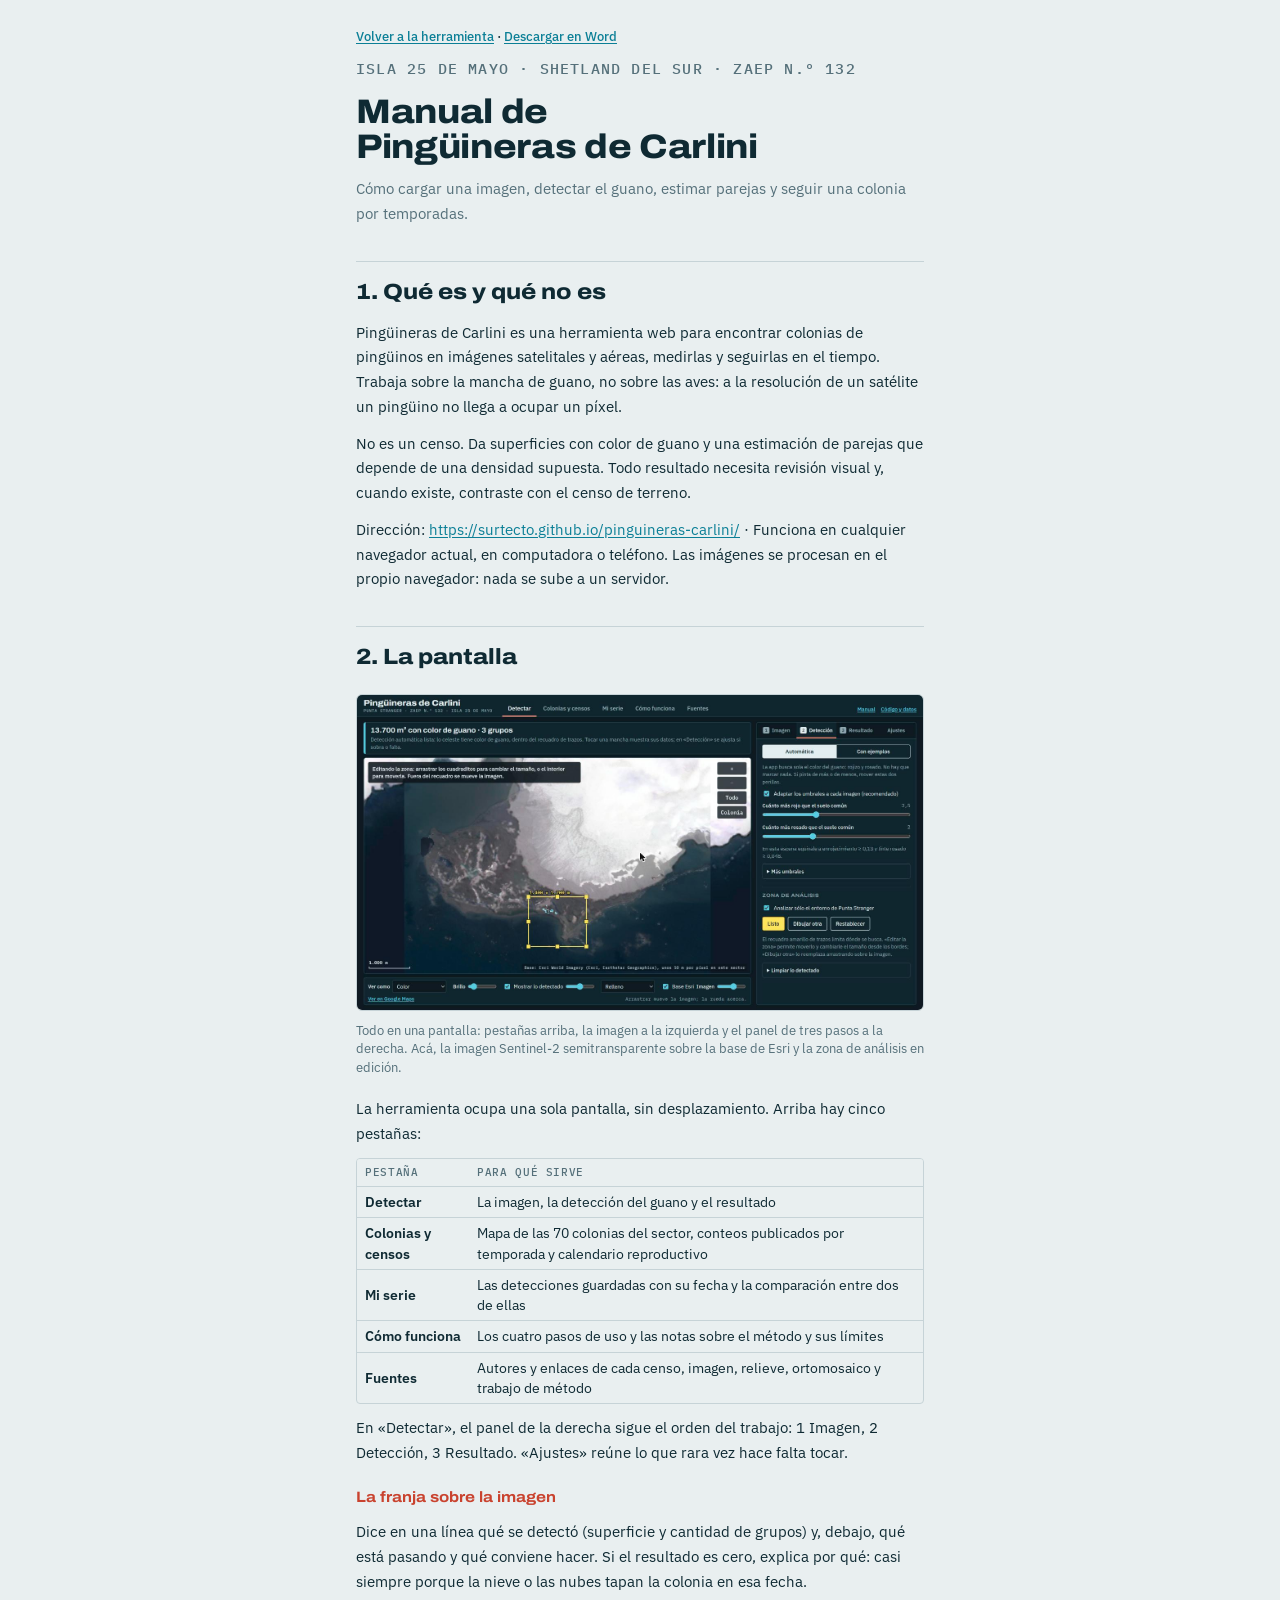
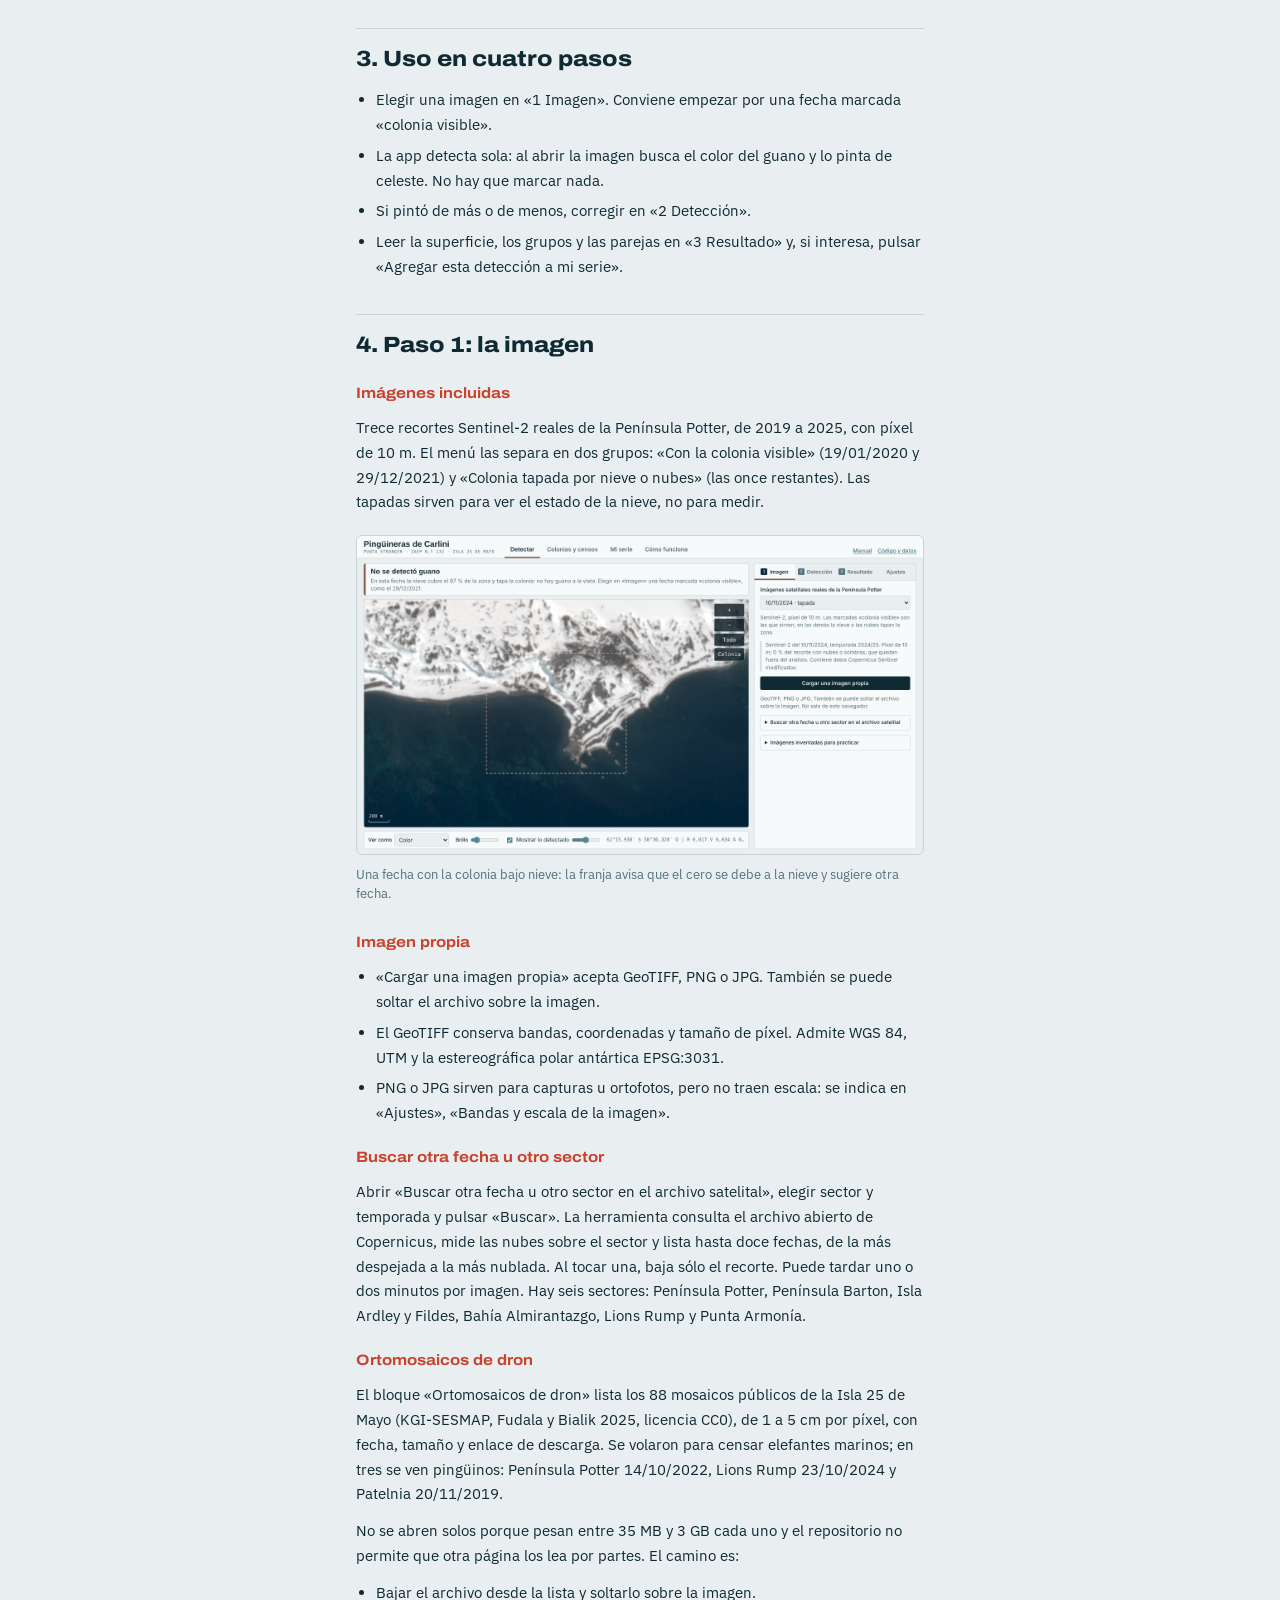
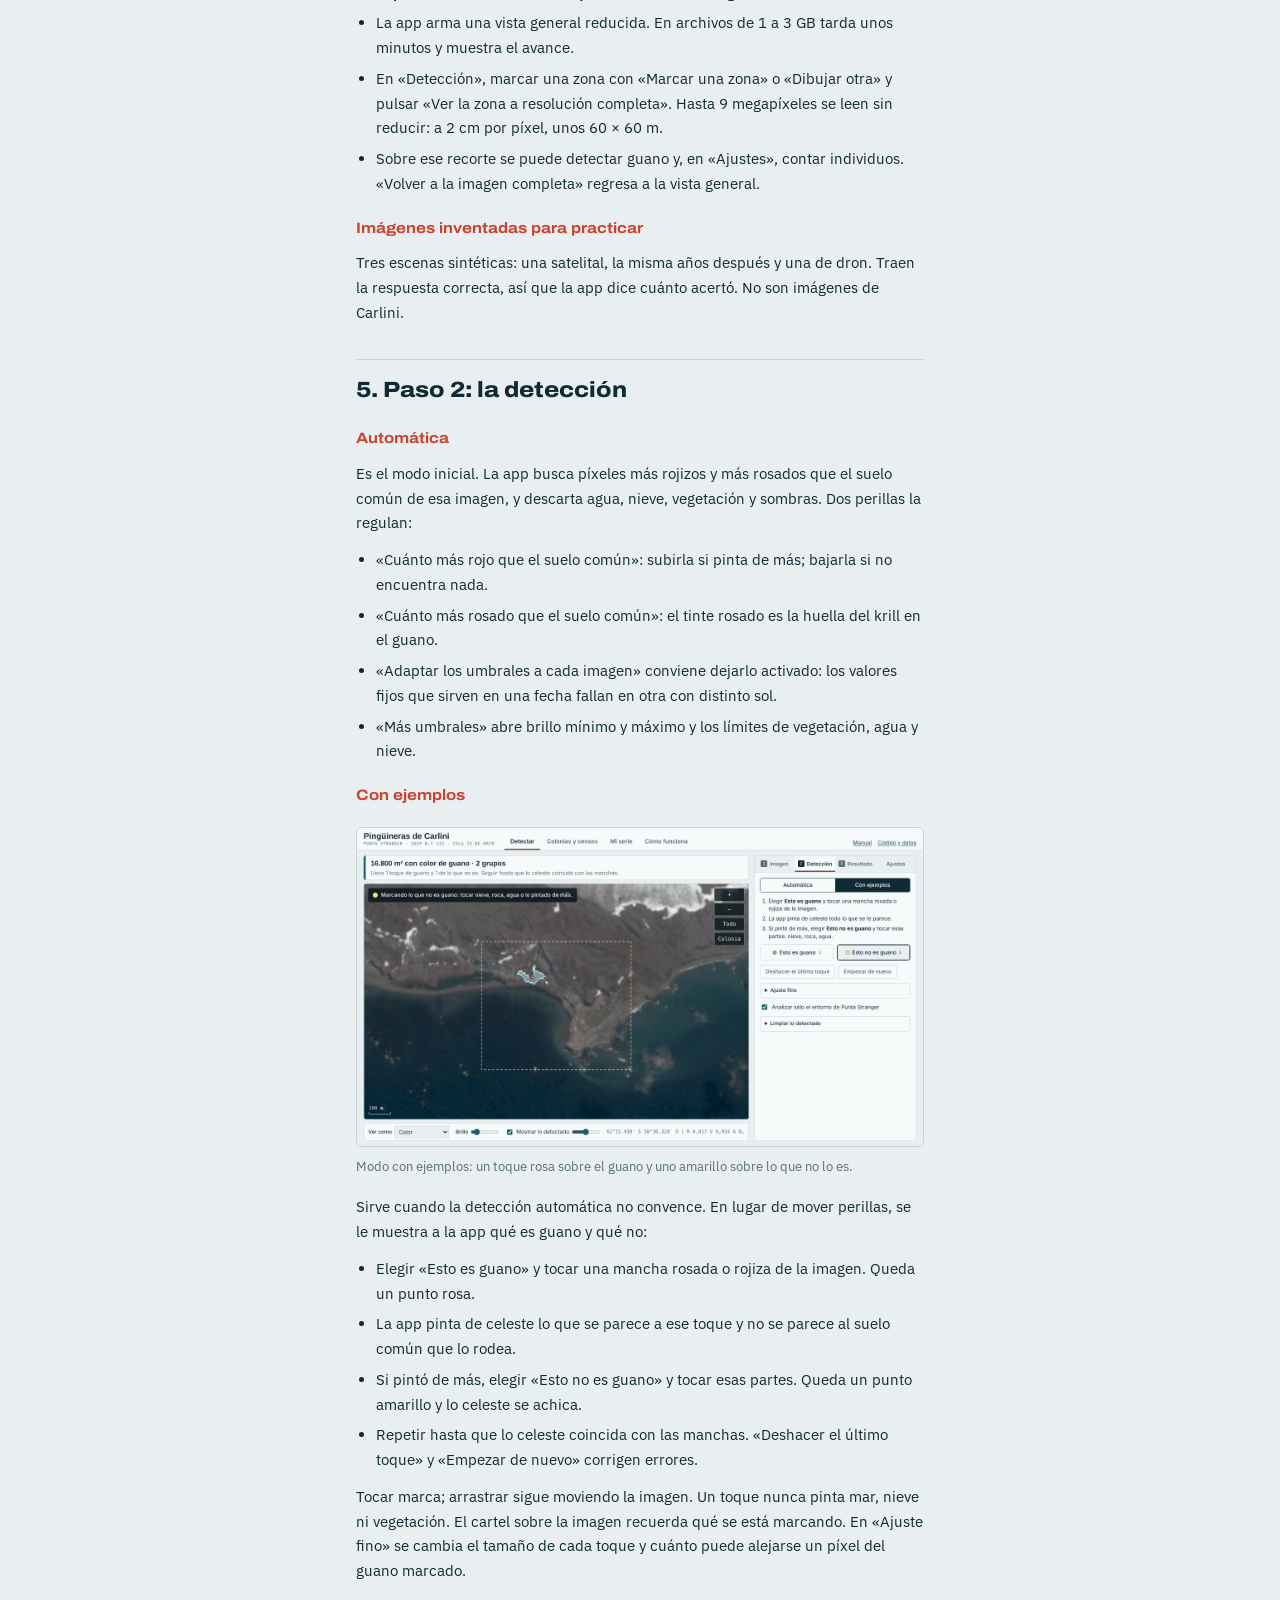
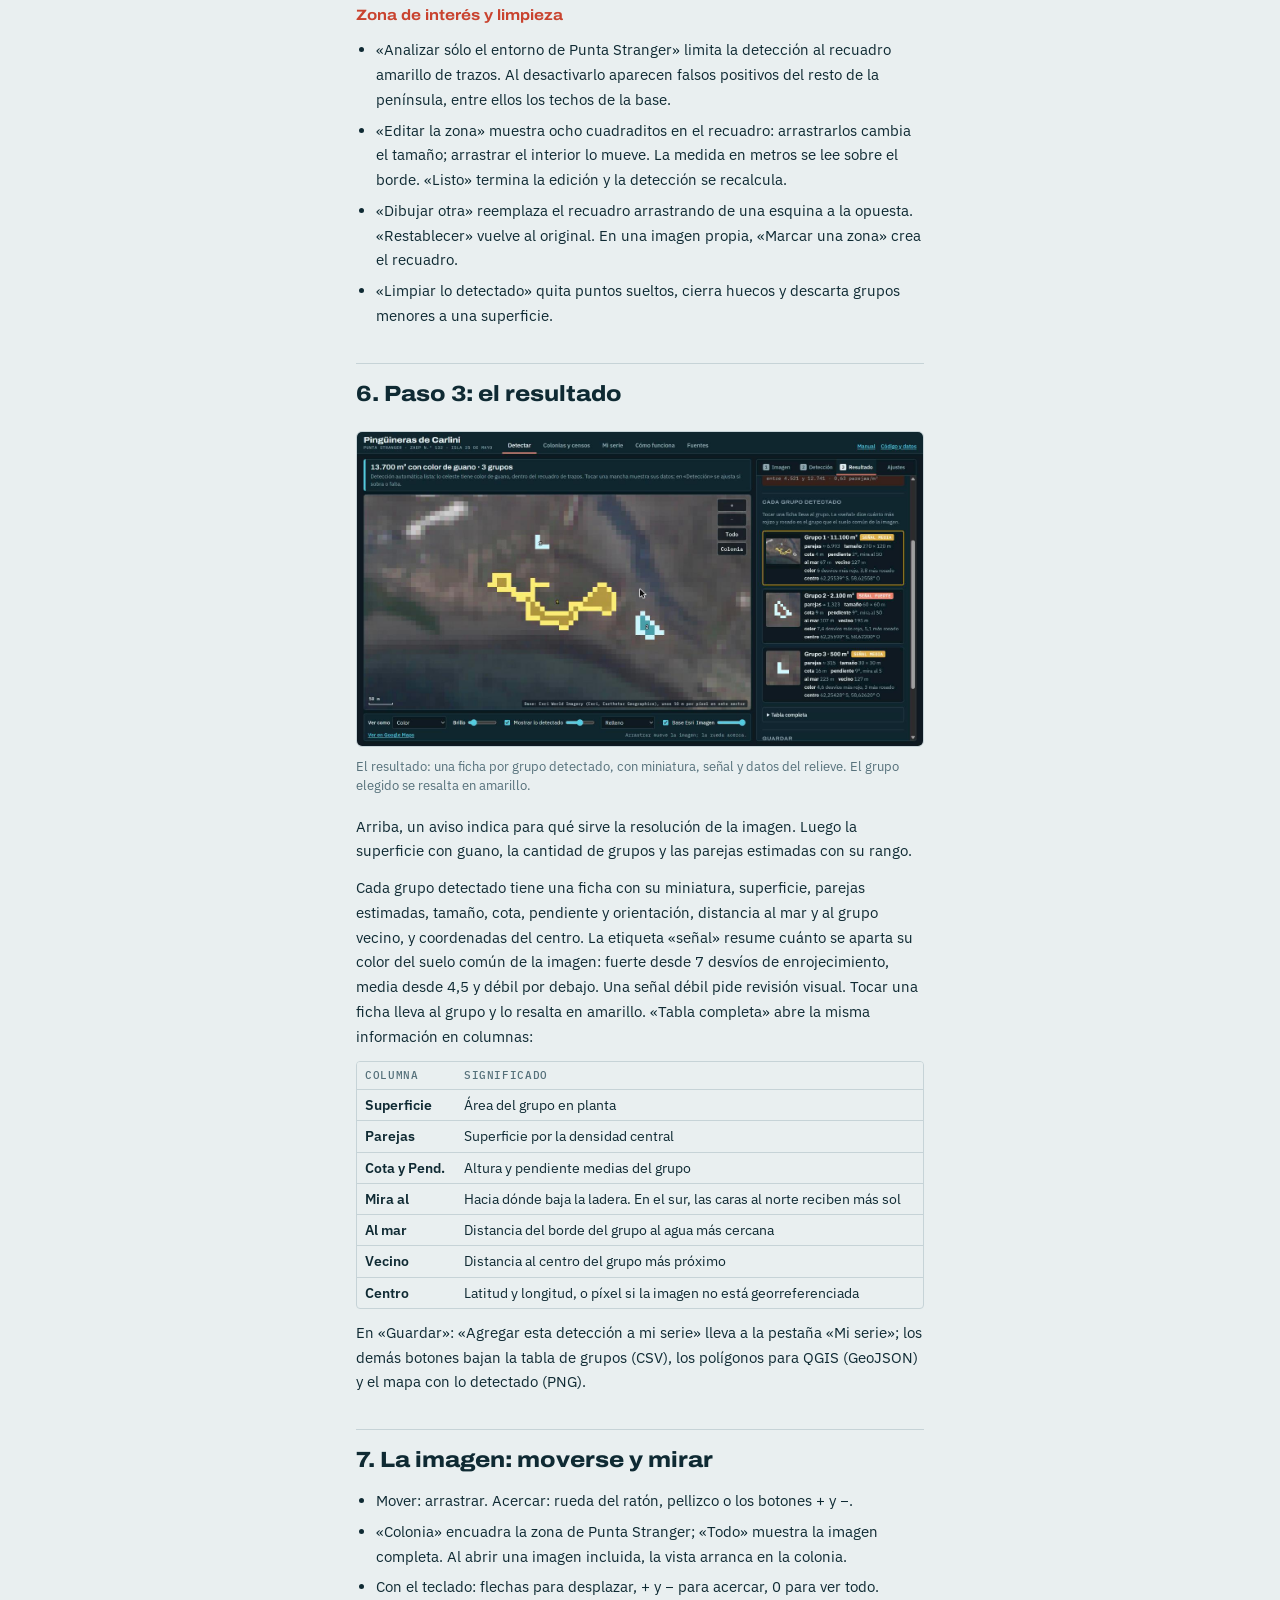
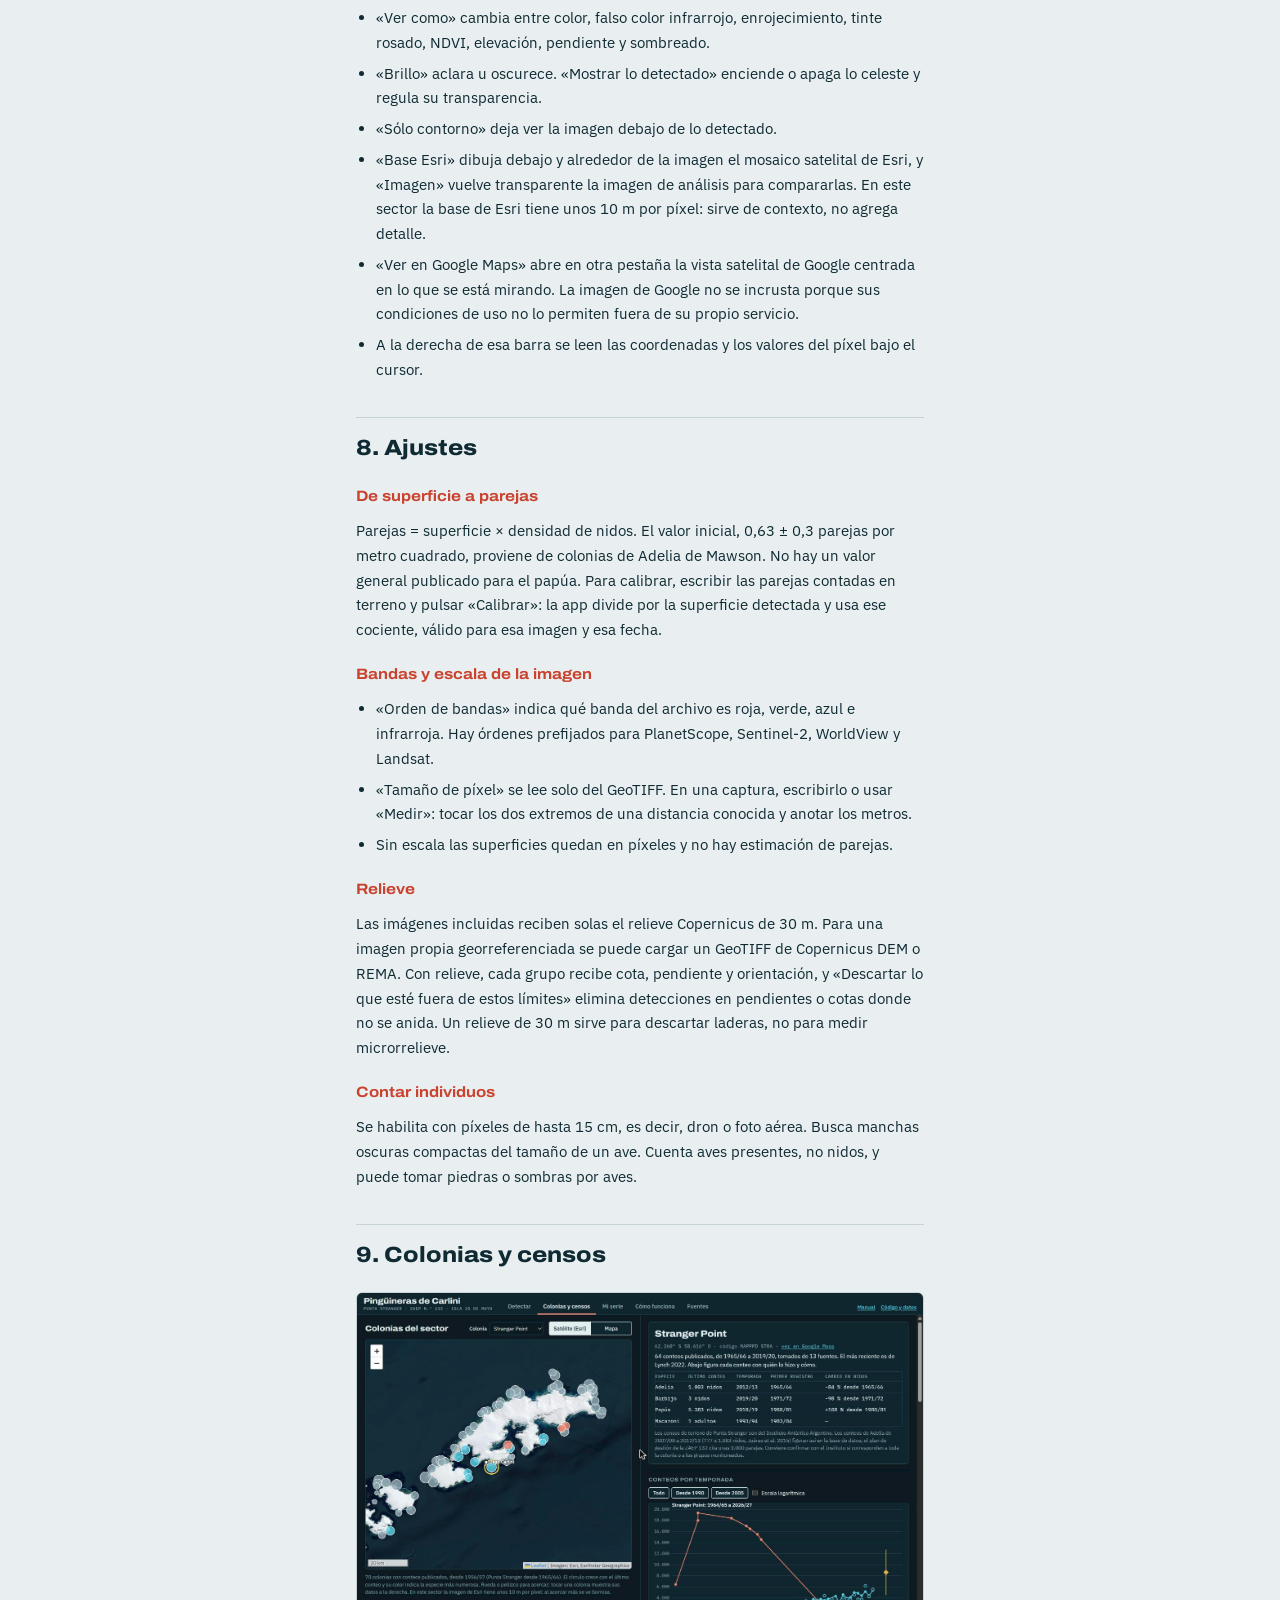
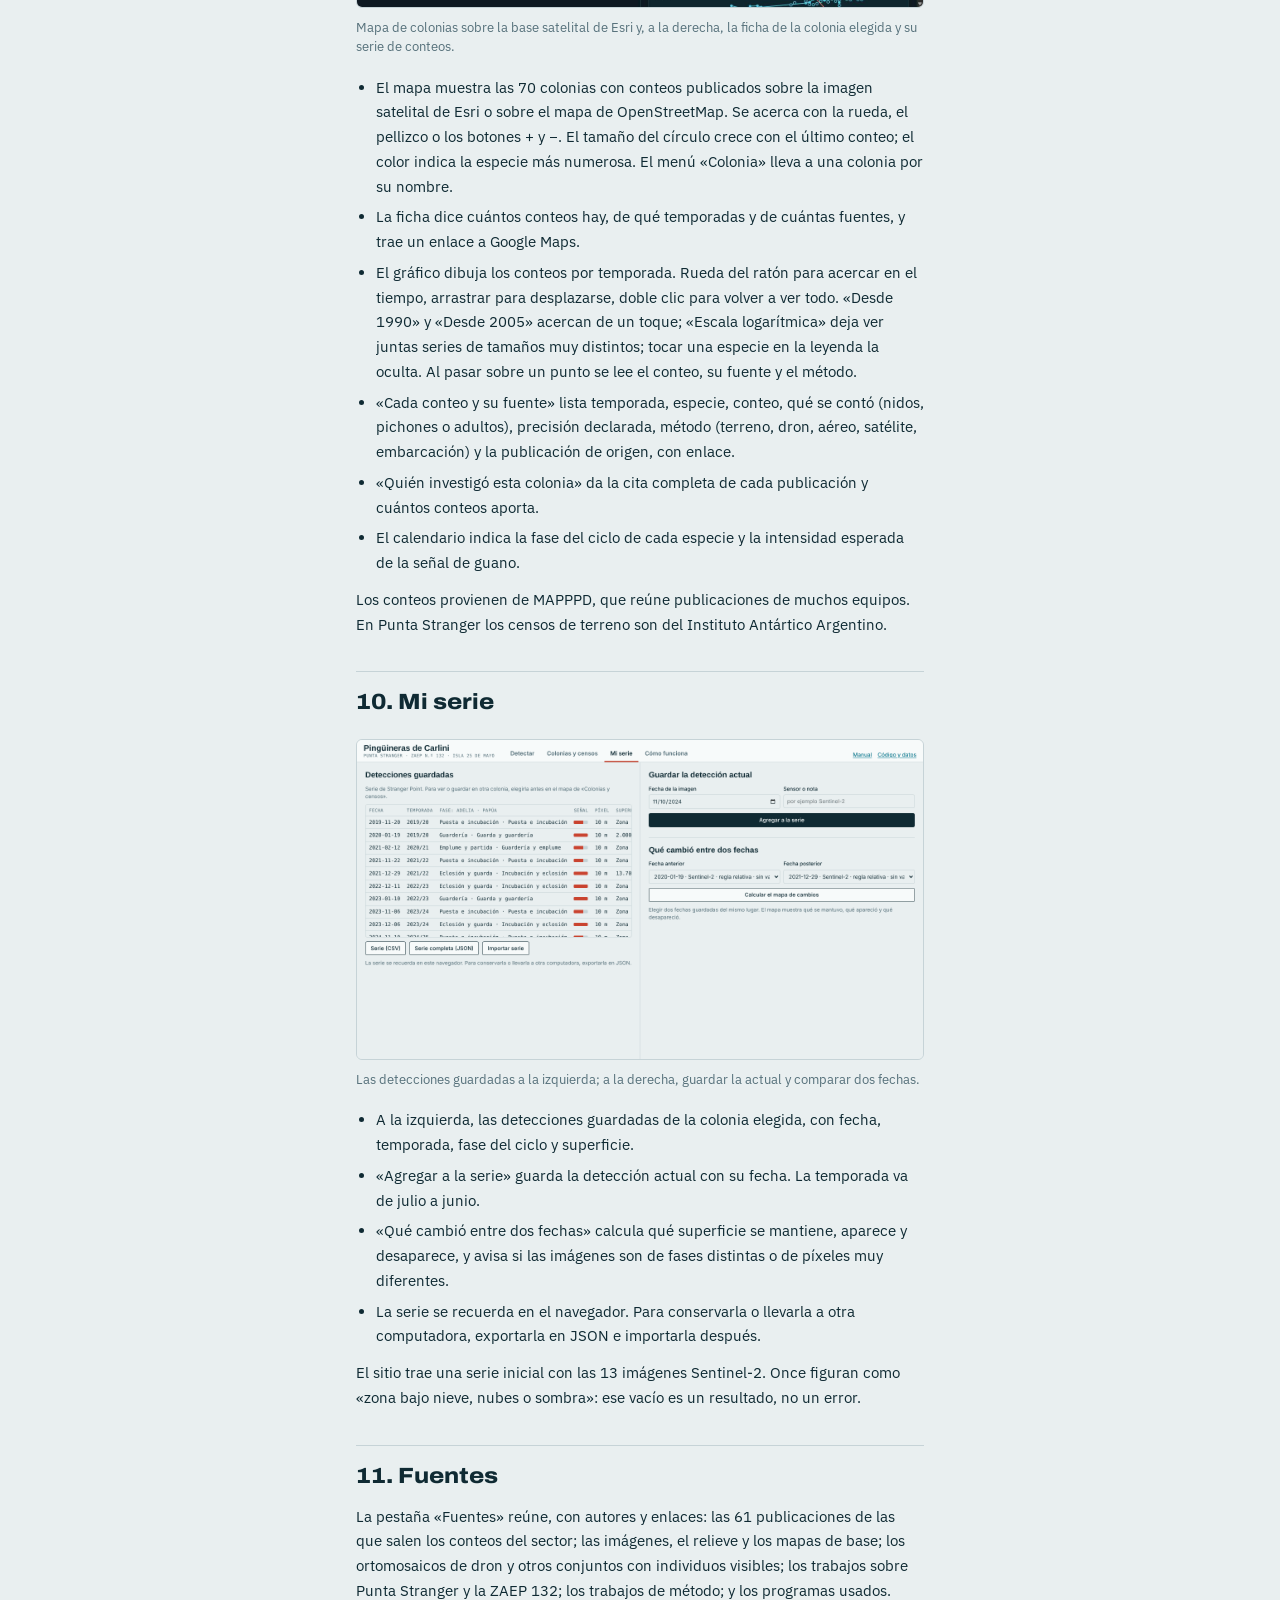
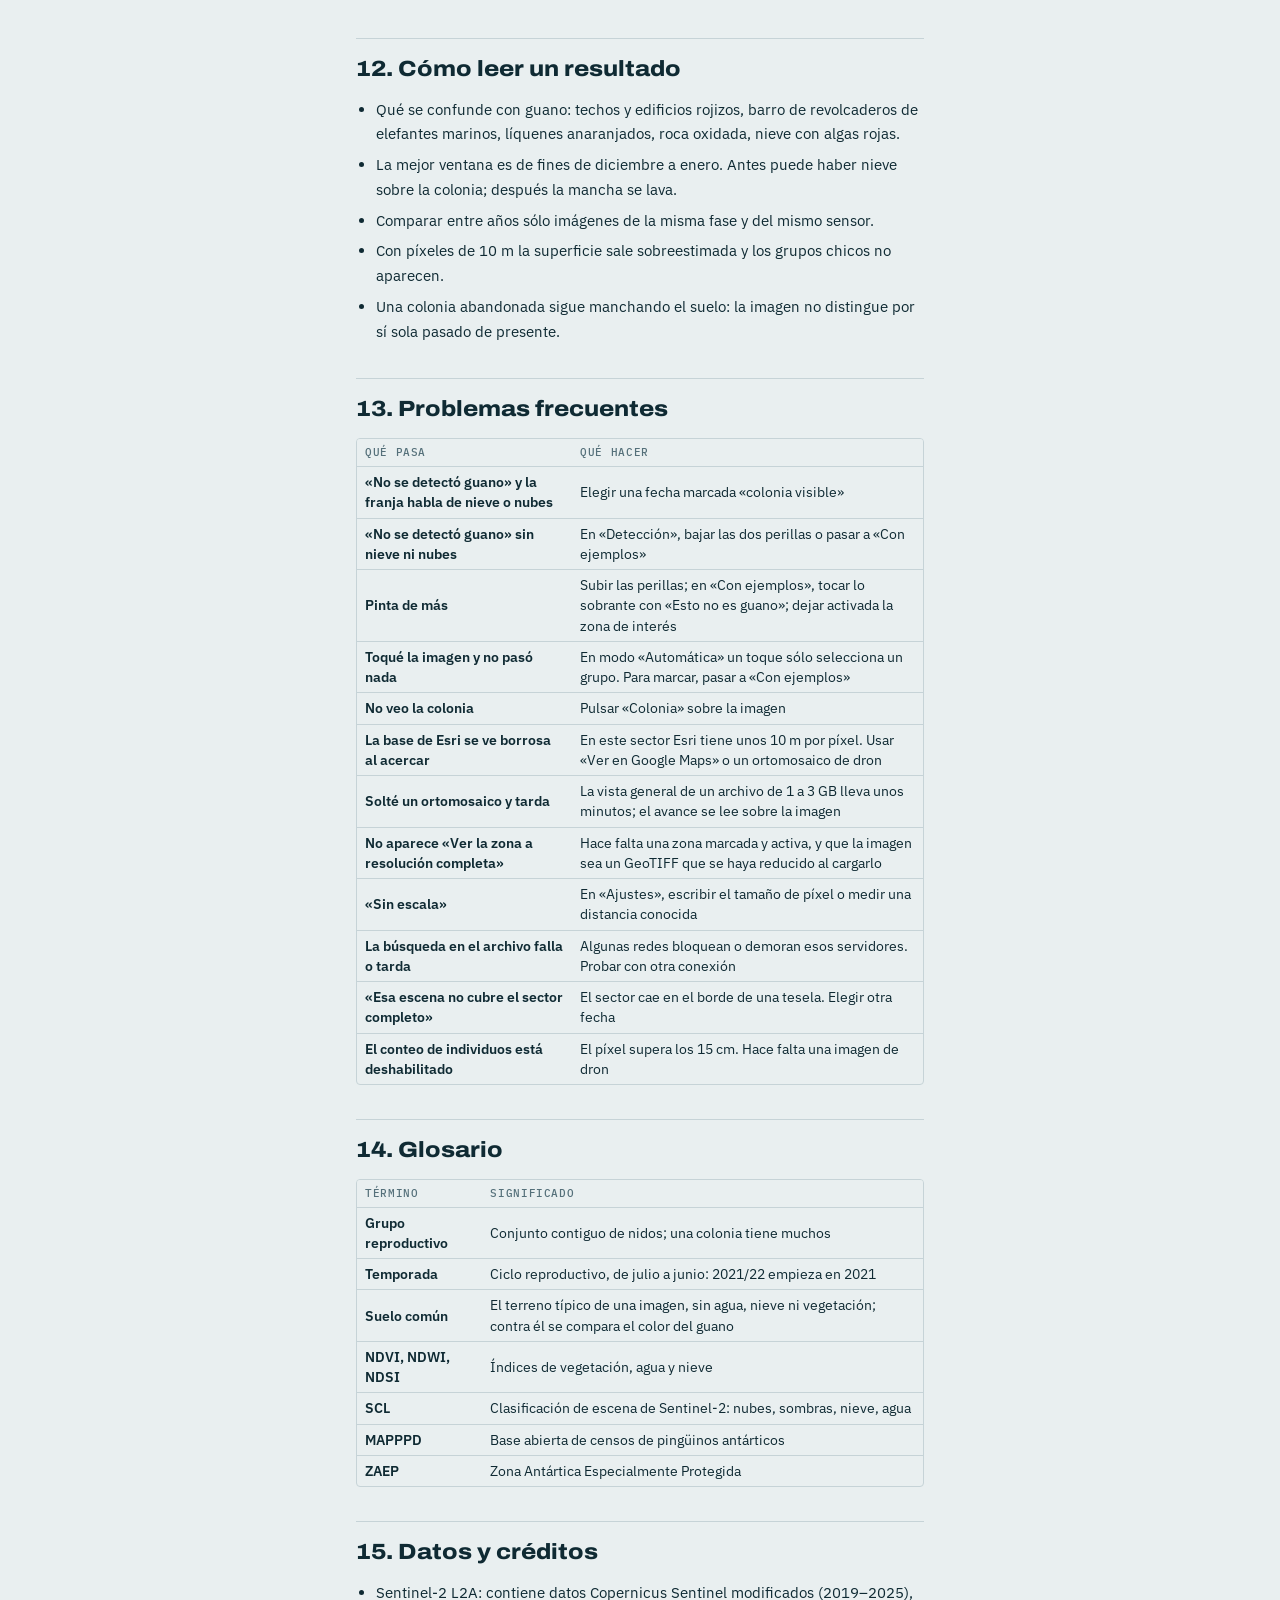
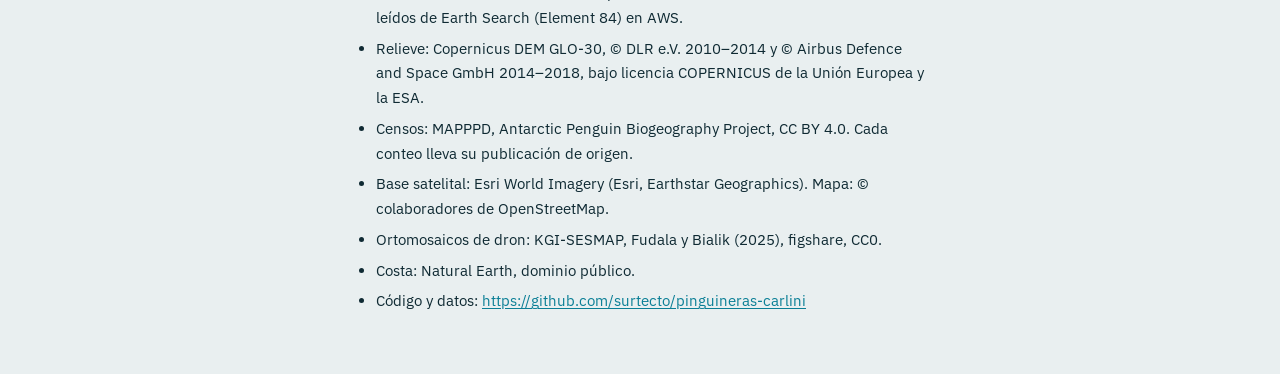
==== commit bc282785: "Manual e informe con la segunda revisión; teselas con CORS y crédito del mapa Co-Authored-By: Claude" ====
--- a/manual.html
+++ b/manual.html
@@ -2,7 +2,7 @@
 <html lang="es"><head><meta charset="utf-8"><meta name="viewport" content="width=device-width, initial-scale=1">
 <title>Manual de Pingüineras de Carlini</title>
 <link href="https://fonts.googleapis.com/css2?family=Archivo:wdth,wght@100..125,500..800&family=IBM+Plex+Mono:wght@400;500&family=IBM+Plex+Sans:wght@400;500;600&display=swap" rel="stylesheet">
-<link rel="stylesheet" href="style.css?v=2">
+<link rel="stylesheet" href="style.css?v=4">
 <style>
 .man { max-width: 76ch; margin: 0 auto; padding: 28px 20px 60px; display: flex; flex-direction: column; gap: 12px; }
 .man h1 { font-size: 34px; } .man h2 { font-size: 22px; font-weight: 800; margin-top: 22px; padding-top: 14px; border-top: 1px solid var(--line); } .man h3 { font-size: 15px; font-weight: 700; color: var(--krill); margin-top: 8px; }
@@ -21,9 +21,9 @@
 <p>No es un censo. Da superficies con color de guano y una estimación de parejas que depende de una densidad supuesta. Todo resultado necesita revisión visual y, cuando existe, contraste con el censo de terreno.</p>
 <p>Dirección: <a href="https://surtecto.github.io/pinguineras-carlini/">https://surtecto.github.io/pinguineras-carlini/</a> · Funciona en cualquier navegador actual, en computadora o teléfono. Las imágenes se procesan en el propio navegador: nada se sube a un servidor.</p>
 <h2>2. La pantalla</h2>
-<figure><img src="docs/web_main.png" alt="Todo en una pantalla: pestañas arriba, la imagen a la izquierda y el panel de tres pasos a la derecha."><figcaption>Todo en una pantalla: pestañas arriba, la imagen a la izquierda y el panel de tres pasos a la derecha.</figcaption></figure>
-<p>La herramienta ocupa una sola pantalla, sin desplazamiento. Arriba hay cuatro pestañas:</p>
-<div class="tw"><table><thead><tr><th>Pestaña</th><th>Para qué sirve</th></tr></thead><tbody><tr><td>Detectar</td><td>La imagen, la detección del guano y el resultado</td></tr><tr><td>Colonias y censos</td><td>Mapa de las 70 colonias del sector, conteos publicados por temporada y calendario reproductivo</td></tr><tr><td>Mi serie</td><td>Las detecciones guardadas con su fecha y la comparación entre dos de ellas</td></tr><tr><td>Cómo funciona</td><td>Los cuatro pasos de uso y las notas sobre el método y sus límites</td></tr></tbody></table></div>
+<figure><img src="docs/web_main.png" alt="Todo en una pantalla: pestañas arriba, la imagen a la izquierda y el panel de tres pasos a la derecha. Acá, la imagen Sentinel-2 semitransparente sobre la base de Esri y la zona de análisis en edición."><figcaption>Todo en una pantalla: pestañas arriba, la imagen a la izquierda y el panel de tres pasos a la derecha. Acá, la imagen Sentinel-2 semitransparente sobre la base de Esri y la zona de análisis en edición.</figcaption></figure>
+<p>La herramienta ocupa una sola pantalla, sin desplazamiento. Arriba hay cinco pestañas:</p>
+<div class="tw"><table><thead><tr><th>Pestaña</th><th>Para qué sirve</th></tr></thead><tbody><tr><td>Detectar</td><td>La imagen, la detección del guano y el resultado</td></tr><tr><td>Colonias y censos</td><td>Mapa de las 70 colonias del sector, conteos publicados por temporada y calendario reproductivo</td></tr><tr><td>Mi serie</td><td>Las detecciones guardadas con su fecha y la comparación entre dos de ellas</td></tr><tr><td>Cómo funciona</td><td>Los cuatro pasos de uso y las notas sobre el método y sus límites</td></tr><tr><td>Fuentes</td><td>Autores y enlaces de cada censo, imagen, relieve, ortomosaico y trabajo de método</td></tr></tbody></table></div>
 <p>En «Detectar», el panel de la derecha sigue el orden del trabajo: 1 Imagen, 2 Detección, 3 Resultado. «Ajustes» reúne lo que rara vez hace falta tocar.</p>
 <h3>La franja sobre la imagen</h3>
 <p>Dice en una línea qué se detectó (superficie y cantidad de grupos) y, debajo, qué está pasando y qué conviene hacer. Si el resultado es cero, explica por qué: casi siempre porque la nieve o las nubes tapan la colonia en esa fecha.</p>
@@ -37,6 +37,10 @@
 <ul><li>«Cargar una imagen propia» acepta GeoTIFF, PNG o JPG. También se puede soltar el archivo sobre la imagen.</li><li>El GeoTIFF conserva bandas, coordenadas y tamaño de píxel. Admite WGS 84, UTM y la estereográfica polar antártica EPSG:3031.</li><li>PNG o JPG sirven para capturas u ortofotos, pero no traen escala: se indica en «Ajustes», «Bandas y escala de la imagen».</li></ul>
 <h3>Buscar otra fecha u otro sector</h3>
 <p>Abrir «Buscar otra fecha u otro sector en el archivo satelital», elegir sector y temporada y pulsar «Buscar». La herramienta consulta el archivo abierto de Copernicus, mide las nubes sobre el sector y lista hasta doce fechas, de la más despejada a la más nublada. Al tocar una, baja sólo el recorte. Puede tardar uno o dos minutos por imagen. Hay seis sectores: Península Potter, Península Barton, Isla Ardley y Fildes, Bahía Almirantazgo, Lions Rump y Punta Armonía.</p>
+<h3>Ortomosaicos de dron</h3>
+<p>El bloque «Ortomosaicos de dron» lista los 88 mosaicos públicos de la Isla 25 de Mayo (KGI-SESMAP, Fudala y Bialik 2025, licencia CC0), de 1 a 5 cm por píxel, con fecha, tamaño y enlace de descarga. Se volaron para censar elefantes marinos; en tres se ven pingüinos: Península Potter 14/10/2022, Lions Rump 23/10/2024 y Patelnia 20/11/2019.</p>
+<p>No se abren solos porque pesan entre 35 MB y 3 GB cada uno y el repositorio no permite que otra página los lea por partes. El camino es:</p>
+<ul><li>Bajar el archivo desde la lista y soltarlo sobre la imagen.</li><li>La app arma una vista general reducida. En archivos de 1 a 3 GB tarda unos minutos y muestra el avance.</li><li>En «Detección», marcar una zona con «Marcar una zona» o «Dibujar otra» y pulsar «Ver la zona a resolución completa». Hasta 9 megapíxeles se leen sin reducir: a 2 cm por píxel, unos 60 × 60 m.</li><li>Sobre ese recorte se puede detectar guano y, en «Ajustes», contar individuos. «Volver a la imagen completa» regresa a la vista general.</li></ul>
 <h3>Imágenes inventadas para practicar</h3>
 <p>Tres escenas sintéticas: una satelital, la misma años después y una de dron. Traen la respuesta correcta, así que la app dice cuánto acertó. No son imágenes de Carlini.</p>
 <h2>5. Paso 2: la detección</h2>
@@ -49,14 +53,15 @@
 <ul><li>Elegir «Esto es guano» y tocar una mancha rosada o rojiza de la imagen. Queda un punto rosa.</li><li>La app pinta de celeste lo que se parece a ese toque y no se parece al suelo común que lo rodea.</li><li>Si pintó de más, elegir «Esto no es guano» y tocar esas partes. Queda un punto amarillo y lo celeste se achica.</li><li>Repetir hasta que lo celeste coincida con las manchas. «Deshacer el último toque» y «Empezar de nuevo» corrigen errores.</li></ul>
 <p>Tocar marca; arrastrar sigue moviendo la imagen. Un toque nunca pinta mar, nieve ni vegetación. El cartel sobre la imagen recuerda qué se está marcando. En «Ajuste fino» se cambia el tamaño de cada toque y cuánto puede alejarse un píxel del guano marcado.</p>
 <h3>Zona de interés y limpieza</h3>
-<ul><li>«Analizar sólo el entorno de Punta Stranger» limita la detección al recuadro de trazos. Al desactivarlo aparecen falsos positivos del resto de la península, entre ellos los techos de la base.</li><li>«Limpiar lo detectado» quita puntos sueltos, cierra huecos y descarta grupos menores a una superficie.</li></ul>
+<ul><li>«Analizar sólo el entorno de Punta Stranger» limita la detección al recuadro amarillo de trazos. Al desactivarlo aparecen falsos positivos del resto de la península, entre ellos los techos de la base.</li><li>«Editar la zona» muestra ocho cuadraditos en el recuadro: arrastrarlos cambia el tamaño; arrastrar el interior lo mueve. La medida en metros se lee sobre el borde. «Listo» termina la edición y la detección se recalcula.</li><li>«Dibujar otra» reemplaza el recuadro arrastrando de una esquina a la opuesta. «Restablecer» vuelve al original. En una imagen propia, «Marcar una zona» crea el recuadro.</li><li>«Limpiar lo detectado» quita puntos sueltos, cierra huecos y descarta grupos menores a una superficie.</li></ul>
 <h2>6. Paso 3: el resultado</h2>
-<figure><img src="docs/web_resultado.png" alt="El resultado: superficie, grupos, parejas estimadas, tabla por grupo y botones para guardar."><figcaption>El resultado: superficie, grupos, parejas estimadas, tabla por grupo y botones para guardar.</figcaption></figure>
-<p>Arriba, un aviso indica para qué sirve la resolución de la imagen. Luego la superficie con guano, la cantidad de grupos y las parejas estimadas con su rango. La tabla detalla cada grupo; tocar una fila lleva al grupo en la imagen y tocar un grupo resalta su fila.</p>
+<figure><img src="docs/web_resultado.png" alt="El resultado: una ficha por grupo detectado, con miniatura, señal y datos del relieve. El grupo elegido se resalta en amarillo."><figcaption>El resultado: una ficha por grupo detectado, con miniatura, señal y datos del relieve. El grupo elegido se resalta en amarillo.</figcaption></figure>
+<p>Arriba, un aviso indica para qué sirve la resolución de la imagen. Luego la superficie con guano, la cantidad de grupos y las parejas estimadas con su rango.</p>
+<p>Cada grupo detectado tiene una ficha con su miniatura, superficie, parejas estimadas, tamaño, cota, pendiente y orientación, distancia al mar y al grupo vecino, y coordenadas del centro. La etiqueta «señal» resume cuánto se aparta su color del suelo común de la imagen: fuerte desde 7 desvíos de enrojecimiento, media desde 4,5 y débil por debajo. Una señal débil pide revisión visual. Tocar una ficha lleva al grupo y lo resalta en amarillo. «Tabla completa» abre la misma información en columnas:</p>
 <div class="tw"><table><thead><tr><th>Columna</th><th>Significado</th></tr></thead><tbody><tr><td>Superficie</td><td>Área del grupo en planta</td></tr><tr><td>Parejas</td><td>Superficie por la densidad central</td></tr><tr><td>Cota y Pend.</td><td>Altura y pendiente medias del grupo</td></tr><tr><td>Mira al</td><td>Hacia dónde baja la ladera. En el sur, las caras al norte reciben más sol</td></tr><tr><td>Al mar</td><td>Distancia del borde del grupo al agua más cercana</td></tr><tr><td>Vecino</td><td>Distancia al centro del grupo más próximo</td></tr><tr><td>Centro</td><td>Latitud y longitud, o píxel si la imagen no está georreferenciada</td></tr></tbody></table></div>
 <p>En «Guardar»: «Agregar esta detección a mi serie» lleva a la pestaña «Mi serie»; los demás botones bajan la tabla de grupos (CSV), los polígonos para QGIS (GeoJSON) y el mapa con lo detectado (PNG).</p>
 <h2>7. La imagen: moverse y mirar</h2>
-<ul><li>Mover: arrastrar. Acercar: rueda del ratón, pellizco o los botones + y −.</li><li>«Colonia» encuadra la zona de Punta Stranger; «Todo» muestra la imagen completa. Al abrir una imagen incluida, la vista arranca en la colonia.</li><li>Con el teclado: flechas para desplazar, + y − para acercar, 0 para ver todo.</li><li>«Ver como» cambia entre color, falso color infrarrojo, enrojecimiento, tinte rosado, NDVI, elevación, pendiente y sombreado.</li><li>«Brillo» aclara u oscurece. «Mostrar lo detectado» enciende o apaga lo celeste y regula su transparencia.</li><li>A la derecha de esa barra se leen las coordenadas y los valores del píxel bajo el cursor.</li></ul>
+<ul><li>Mover: arrastrar. Acercar: rueda del ratón, pellizco o los botones + y −.</li><li>«Colonia» encuadra la zona de Punta Stranger; «Todo» muestra la imagen completa. Al abrir una imagen incluida, la vista arranca en la colonia.</li><li>Con el teclado: flechas para desplazar, + y − para acercar, 0 para ver todo.</li><li>«Ver como» cambia entre color, falso color infrarrojo, enrojecimiento, tinte rosado, NDVI, elevación, pendiente y sombreado.</li><li>«Brillo» aclara u oscurece. «Mostrar lo detectado» enciende o apaga lo celeste y regula su transparencia.</li><li>«Sólo contorno» deja ver la imagen debajo de lo detectado.</li><li>«Base Esri» dibuja debajo y alrededor de la imagen el mosaico satelital de Esri, y «Imagen» vuelve transparente la imagen de análisis para compararlas. En este sector la base de Esri tiene unos 10 m por píxel: sirve de contexto, no agrega detalle.</li><li>«Ver en Google Maps» abre en otra pestaña la vista satelital de Google centrada en lo que se está mirando. La imagen de Google no se incrusta porque sus condiciones de uso no lo permiten fuera de su propio servicio.</li><li>A la derecha de esa barra se leen las coordenadas y los valores del píxel bajo el cursor.</li></ul>
 <h2>8. Ajustes</h2>
 <h3>De superficie a parejas</h3>
 <p>Parejas = superficie × densidad de nidos. El valor inicial, 0,63 ± 0,3 parejas por metro cuadrado, proviene de colonias de Adelia de Mawson. No hay un valor general publicado para el papúa. Para calibrar, escribir las parejas contadas en terreno y pulsar «Calibrar»: la app divide por la superficie detectada y usa ese cociente, válido para esa imagen y esa fecha.</p>
@@ -67,19 +72,22 @@
 <h3>Contar individuos</h3>
 <p>Se habilita con píxeles de hasta 15 cm, es decir, dron o foto aérea. Busca manchas oscuras compactas del tamaño de un ave. Cuenta aves presentes, no nidos, y puede tomar piedras o sombras por aves.</p>
 <h2>9. Colonias y censos</h2>
-<figure><img src="docs/web_tiempo.png" alt="Mapa del sector con las 70 colonias y, a la derecha, la serie de conteos de la colonia elegida."><figcaption>Mapa del sector con las 70 colonias y, a la derecha, la serie de conteos de la colonia elegida.</figcaption></figure>
-<ul><li>El mapa muestra las 70 colonias con conteos publicados. El tamaño del círculo crece con el último conteo; el color indica la especie más numerosa. Tocar una colonia muestra su ficha debajo y su serie a la derecha.</li><li>El gráfico dibuja los conteos por temporada: nidos unidos por línea, pichones y adultos como marcas huecas, y las detecciones propias como rombos con su rango.</li><li>El calendario indica la fase del ciclo de cada especie y la intensidad esperada de la señal de guano. Es aproximado: con nieve tardía la señal se corre a fines de diciembre.</li></ul>
+<figure><img src="docs/web_tiempo.png" alt="Mapa de colonias sobre la base satelital de Esri y, a la derecha, la ficha de la colonia elegida y su serie de conteos."><figcaption>Mapa de colonias sobre la base satelital de Esri y, a la derecha, la ficha de la colonia elegida y su serie de conteos.</figcaption></figure>
+<ul><li>El mapa muestra las 70 colonias con conteos publicados sobre la imagen satelital de Esri o sobre el mapa de OpenStreetMap. Se acerca con la rueda, el pellizco o los botones + y −. El tamaño del círculo crece con el último conteo; el color indica la especie más numerosa. El menú «Colonia» lleva a una colonia por su nombre.</li><li>La ficha dice cuántos conteos hay, de qué temporadas y de cuántas fuentes, y trae un enlace a Google Maps.</li><li>El gráfico dibuja los conteos por temporada. Rueda del ratón para acercar en el tiempo, arrastrar para desplazarse, doble clic para volver a ver todo. «Desde 1990» y «Desde 2005» acercan de un toque; «Escala logarítmica» deja ver juntas series de tamaños muy distintos; tocar una especie en la leyenda la oculta. Al pasar sobre un punto se lee el conteo, su fuente y el método.</li><li>«Cada conteo y su fuente» lista temporada, especie, conteo, qué se contó (nidos, pichones o adultos), precisión declarada, método (terreno, dron, aéreo, satélite, embarcación) y la publicación de origen, con enlace.</li><li>«Quién investigó esta colonia» da la cita completa de cada publicación y cuántos conteos aporta.</li><li>El calendario indica la fase del ciclo de cada especie y la intensidad esperada de la señal de guano.</li></ul>
+<p>Los conteos provienen de MAPPPD, que reúne publicaciones de muchos equipos. En Punta Stranger los censos de terreno son del Instituto Antártico Argentino.</p>
 <h2>10. Mi serie</h2>
 <figure><img src="docs/web_serie.png" alt="Las detecciones guardadas a la izquierda; a la derecha, guardar la actual y comparar dos fechas."><figcaption>Las detecciones guardadas a la izquierda; a la derecha, guardar la actual y comparar dos fechas.</figcaption></figure>
 <ul><li>A la izquierda, las detecciones guardadas de la colonia elegida, con fecha, temporada, fase del ciclo y superficie.</li><li>«Agregar a la serie» guarda la detección actual con su fecha. La temporada va de julio a junio.</li><li>«Qué cambió entre dos fechas» calcula qué superficie se mantiene, aparece y desaparece, y avisa si las imágenes son de fases distintas o de píxeles muy diferentes.</li><li>La serie se recuerda en el navegador. Para conservarla o llevarla a otra computadora, exportarla en JSON e importarla después.</li></ul>
 <p>El sitio trae una serie inicial con las 13 imágenes Sentinel-2. Once figuran como «zona bajo nieve, nubes o sombra»: ese vacío es un resultado, no un error.</p>
-<h2>11. Cómo leer un resultado</h2>
+<h2>11. Fuentes</h2>
+<p>La pestaña «Fuentes» reúne, con autores y enlaces: las 61 publicaciones de las que salen los conteos del sector; las imágenes, el relieve y los mapas de base; los ortomosaicos de dron y otros conjuntos con individuos visibles; los trabajos sobre Punta Stranger y la ZAEP 132; los trabajos de método; y los programas usados.</p>
+<h2>12. Cómo leer un resultado</h2>
 <ul><li>Qué se confunde con guano: techos y edificios rojizos, barro de revolcaderos de elefantes marinos, líquenes anaranjados, roca oxidada, nieve con algas rojas.</li><li>La mejor ventana es de fines de diciembre a enero. Antes puede haber nieve sobre la colonia; después la mancha se lava.</li><li>Comparar entre años sólo imágenes de la misma fase y del mismo sensor.</li><li>Con píxeles de 10 m la superficie sale sobreestimada y los grupos chicos no aparecen.</li><li>Una colonia abandonada sigue manchando el suelo: la imagen no distingue por sí sola pasado de presente.</li></ul>
-<h2>12. Problemas frecuentes</h2>
-<div class="tw"><table><thead><tr><th>Qué pasa</th><th>Qué hacer</th></tr></thead><tbody><tr><td>«No se detectó guano» y la franja habla de nieve o nubes</td><td>Elegir una fecha marcada «colonia visible»</td></tr><tr><td>«No se detectó guano» sin nieve ni nubes</td><td>En «Detección», bajar las dos perillas o pasar a «Con ejemplos»</td></tr><tr><td>Pinta de más</td><td>Subir las perillas; en «Con ejemplos», tocar lo sobrante con «Esto no es guano»; dejar activada la zona de interés</td></tr><tr><td>Toqué la imagen y no pasó nada</td><td>En modo «Automática» un toque sólo selecciona un grupo. Para marcar, pasar a «Con ejemplos»</td></tr><tr><td>No veo la colonia</td><td>Pulsar «Colonia» sobre la imagen</td></tr><tr><td>«Sin escala»</td><td>En «Ajustes», escribir el tamaño de píxel o medir una distancia conocida</td></tr><tr><td>La búsqueda en el archivo falla o tarda</td><td>Algunas redes bloquean o demoran esos servidores. Probar con otra conexión</td></tr><tr><td>«Esa escena no cubre el sector completo»</td><td>El sector cae en el borde de una tesela. Elegir otra fecha</td></tr><tr><td>El conteo de individuos está deshabilitado</td><td>El píxel supera los 15 cm. Hace falta una imagen de dron</td></tr></tbody></table></div>
-<h2>13. Glosario</h2>
+<h2>13. Problemas frecuentes</h2>
+<div class="tw"><table><thead><tr><th>Qué pasa</th><th>Qué hacer</th></tr></thead><tbody><tr><td>«No se detectó guano» y la franja habla de nieve o nubes</td><td>Elegir una fecha marcada «colonia visible»</td></tr><tr><td>«No se detectó guano» sin nieve ni nubes</td><td>En «Detección», bajar las dos perillas o pasar a «Con ejemplos»</td></tr><tr><td>Pinta de más</td><td>Subir las perillas; en «Con ejemplos», tocar lo sobrante con «Esto no es guano»; dejar activada la zona de interés</td></tr><tr><td>Toqué la imagen y no pasó nada</td><td>En modo «Automática» un toque sólo selecciona un grupo. Para marcar, pasar a «Con ejemplos»</td></tr><tr><td>No veo la colonia</td><td>Pulsar «Colonia» sobre la imagen</td></tr><tr><td>La base de Esri se ve borrosa al acercar</td><td>En este sector Esri tiene unos 10 m por píxel. Usar «Ver en Google Maps» o un ortomosaico de dron</td></tr><tr><td>Solté un ortomosaico y tarda</td><td>La vista general de un archivo de 1 a 3 GB lleva unos minutos; el avance se lee sobre la imagen</td></tr><tr><td>No aparece «Ver la zona a resolución completa»</td><td>Hace falta una zona marcada y activa, y que la imagen sea un GeoTIFF que se haya reducido al cargarlo</td></tr><tr><td>«Sin escala»</td><td>En «Ajustes», escribir el tamaño de píxel o medir una distancia conocida</td></tr><tr><td>La búsqueda en el archivo falla o tarda</td><td>Algunas redes bloquean o demoran esos servidores. Probar con otra conexión</td></tr><tr><td>«Esa escena no cubre el sector completo»</td><td>El sector cae en el borde de una tesela. Elegir otra fecha</td></tr><tr><td>El conteo de individuos está deshabilitado</td><td>El píxel supera los 15 cm. Hace falta una imagen de dron</td></tr></tbody></table></div>
+<h2>14. Glosario</h2>
 <div class="tw"><table><thead><tr><th>Término</th><th>Significado</th></tr></thead><tbody><tr><td>Grupo reproductivo</td><td>Conjunto contiguo de nidos; una colonia tiene muchos</td></tr><tr><td>Temporada</td><td>Ciclo reproductivo, de julio a junio: 2021/22 empieza en 2021</td></tr><tr><td>Suelo común</td><td>El terreno típico de una imagen, sin agua, nieve ni vegetación; contra él se compara el color del guano</td></tr><tr><td>NDVI, NDWI, NDSI</td><td>Índices de vegetación, agua y nieve</td></tr><tr><td>SCL</td><td>Clasificación de escena de Sentinel-2: nubes, sombras, nieve, agua</td></tr><tr><td>MAPPPD</td><td>Base abierta de censos de pingüinos antárticos</td></tr><tr><td>ZAEP</td><td>Zona Antártica Especialmente Protegida</td></tr></tbody></table></div>
-<h2>14. Datos y créditos</h2>
-<ul><li>Sentinel-2 L2A: contiene datos Copernicus Sentinel modificados (2019–2025), leídos de Earth Search (Element 84) en AWS.</li><li>Relieve: Copernicus DEM GLO-30, © DLR e.V. 2010–2014 y © Airbus Defence and Space GmbH 2014–2018, bajo licencia COPERNICUS de la Unión Europea y la ESA.</li><li>Censos: MAPPPD, Antarctic Penguin Biogeography Project, CC BY 4.0.</li><li>Costa: Natural Earth, dominio público.</li><li>Código y datos: <a href="https://github.com/surtecto/pinguineras-carlini">https://github.com/surtecto/pinguineras-carlini</a></li></ul>
+<h2>15. Datos y créditos</h2>
+<ul><li>Sentinel-2 L2A: contiene datos Copernicus Sentinel modificados (2019–2025), leídos de Earth Search (Element 84) en AWS.</li><li>Relieve: Copernicus DEM GLO-30, © DLR e.V. 2010–2014 y © Airbus Defence and Space GmbH 2014–2018, bajo licencia COPERNICUS de la Unión Europea y la ESA.</li><li>Censos: MAPPPD, Antarctic Penguin Biogeography Project, CC BY 4.0. Cada conteo lleva su publicación de origen.</li><li>Base satelital: Esri World Imagery (Esri, Earthstar Geographics). Mapa: © colaboradores de OpenStreetMap.</li><li>Ortomosaicos de dron: KGI-SESMAP, Fudala y Bialik (2025), figshare, CC0.</li><li>Costa: Natural Earth, dominio público.</li><li>Código y datos: <a href="https://github.com/surtecto/pinguineras-carlini">https://github.com/surtecto/pinguineras-carlini</a></li></ul>
 
 </main></body></html>
--- a/style.css
+++ b/style.css
@@ -314,3 +314,47 @@
   .viewport .zoom { flex-direction: row; top: auto; bottom: 8px; right: 8px; }
   .viewport .zoom .btn { min-width: 36px; padding: 6px 8px; font-size: 12px; }
 }
+
+/* ============ mapa, fuentes, fichas y zona ============ */
+.mapcol { display: flex; flex-direction: column; overflow: hidden; }
+.maphead { display: flex; flex-wrap: wrap; align-items: center; gap: 8px 14px; }
+.maphead h2 { margin-right: auto; }
+.maphead .seg { width: auto; }
+.mapwrap.big { flex: 1 1 auto; min-height: 300px; border-radius: 6px; overflow: hidden; background: var(--stage); padding: 0; }
+.leaflet-container { font: 12px var(--body); background: #0a161b; }
+.basemk i { display: block; width: 8px; height: 8px; background: #fff; border: 1px solid #0a161b; }
+.basemk span { position: absolute; left: 12px; top: -5px; white-space: nowrap; font: 600 11px var(--body); color: #fff; text-shadow: 0 0 3px #000, 0 0 3px #000; }
+.siteinfo h2 { font-size: 22px; font-weight: 800; }
+.charttools { align-items: center; gap: 6px; }
+.charttools .btn { padding: 5px 10px; font-size: 12.5px; }
+.chartwrap canvas { cursor: grab; touch-action: none; }
+.tip { max-width: 260px; white-space: normal; }
+.lgbtn { display: inline-flex; align-items: center; gap: 6px; font: 500 12.5px var(--body); color: var(--ink); background: none; border: 1px solid var(--line); border-radius: 12px; padding: 2px 9px; cursor: pointer; }
+.lgbtn i { width: 10px; height: 10px; border-radius: 50%; }
+.lgbtn.off { opacity: .45; text-decoration: line-through; }
+.reflist { margin: 0; padding-left: 20px; display: flex; flex-direction: column; gap: 7px; font-size: 13.5px; line-height: 1.5; }
+.reflist a { word-break: break-word; }
+.muted { color: var(--muted); }
+#countTbl td:last-child { white-space: nowrap; }
+.refs { max-width: none; }
+.refs > * { max-width: 100ch; }
+.refs h3 { font-size: 13px; font-weight: 700; text-transform: uppercase; letter-spacing: .06em; color: var(--krill); margin-top: 18px; padding-top: 14px; border-top: 1px solid var(--line); }
+.lede2 { font-size: 15.5px; line-height: 1.55; }
+.cards { display: flex; flex-direction: column; gap: 8px; }
+.gcard { display: grid; grid-template-columns: 84px minmax(0, 1fr); gap: 10px; text-align: left; background: var(--paper); border: 1px solid var(--line); border-radius: 6px; padding: 8px; cursor: pointer; color: var(--ink); font: inherit; }
+.gcard:hover { border-color: var(--ice); }
+.gcard.sel { border-color: #d9a400; box-shadow: inset 0 0 0 1px #d9a400; }
+.gcard .thumb { width: 84px; height: 84px; border-radius: 4px; display: block; }
+.gcard strong { display: flex; flex-wrap: wrap; align-items: center; gap: 6px; font: 700 14px var(--display); }
+.sigtag { font: 500 10px/1 var(--mono); text-transform: uppercase; letter-spacing: .05em; padding: 3px 6px; border-radius: 3px; background: var(--line); color: var(--ink); }
+.sigtag.ok { background: var(--krill); color: #fff; } .sigtag.mid { background: var(--warnc); color: #fff; }
+.kvs { display: flex; flex-wrap: wrap; gap: 3px 10px; margin-top: 5px; font-size: 12px; line-height: 1.4; color: var(--muted); }
+.kv b { font-weight: 600; color: var(--ink); }
+.basecredit { position: absolute; right: 8px; bottom: 6px; margin: 0; font: 10px var(--mono); color: #cfe0e4; background: rgba(10, 22, 27, .7); padding: 2px 6px; border-radius: 3px; pointer-events: none; max-width: 60%; text-align: right; }
+.gmaps { font: 500 12.5px var(--body); white-space: nowrap; }
+#roiEdit[aria-pressed="true"] { background: #ffe45c; color: #0a161b; border-color: #d9a400; }
+.uavlist { display: flex; flex-direction: column; gap: 2px; max-height: 190px; overflow-y: auto; font: 12.5px var(--mono); }
+.uavrow { display: flex; justify-content: space-between; gap: 10px; padding: 4px 2px; border-bottom: 1px solid var(--line); }
+#v-detectar .toolbar .slider.inline input { width: 70px; }
+@media (max-width: 900px) { .mapcol { overflow: visible; } .mapwrap.big { height: 56vh; flex: none; } .basecredit { display: none; } }
+#v-fuentes .colscroll { height: 100%; }
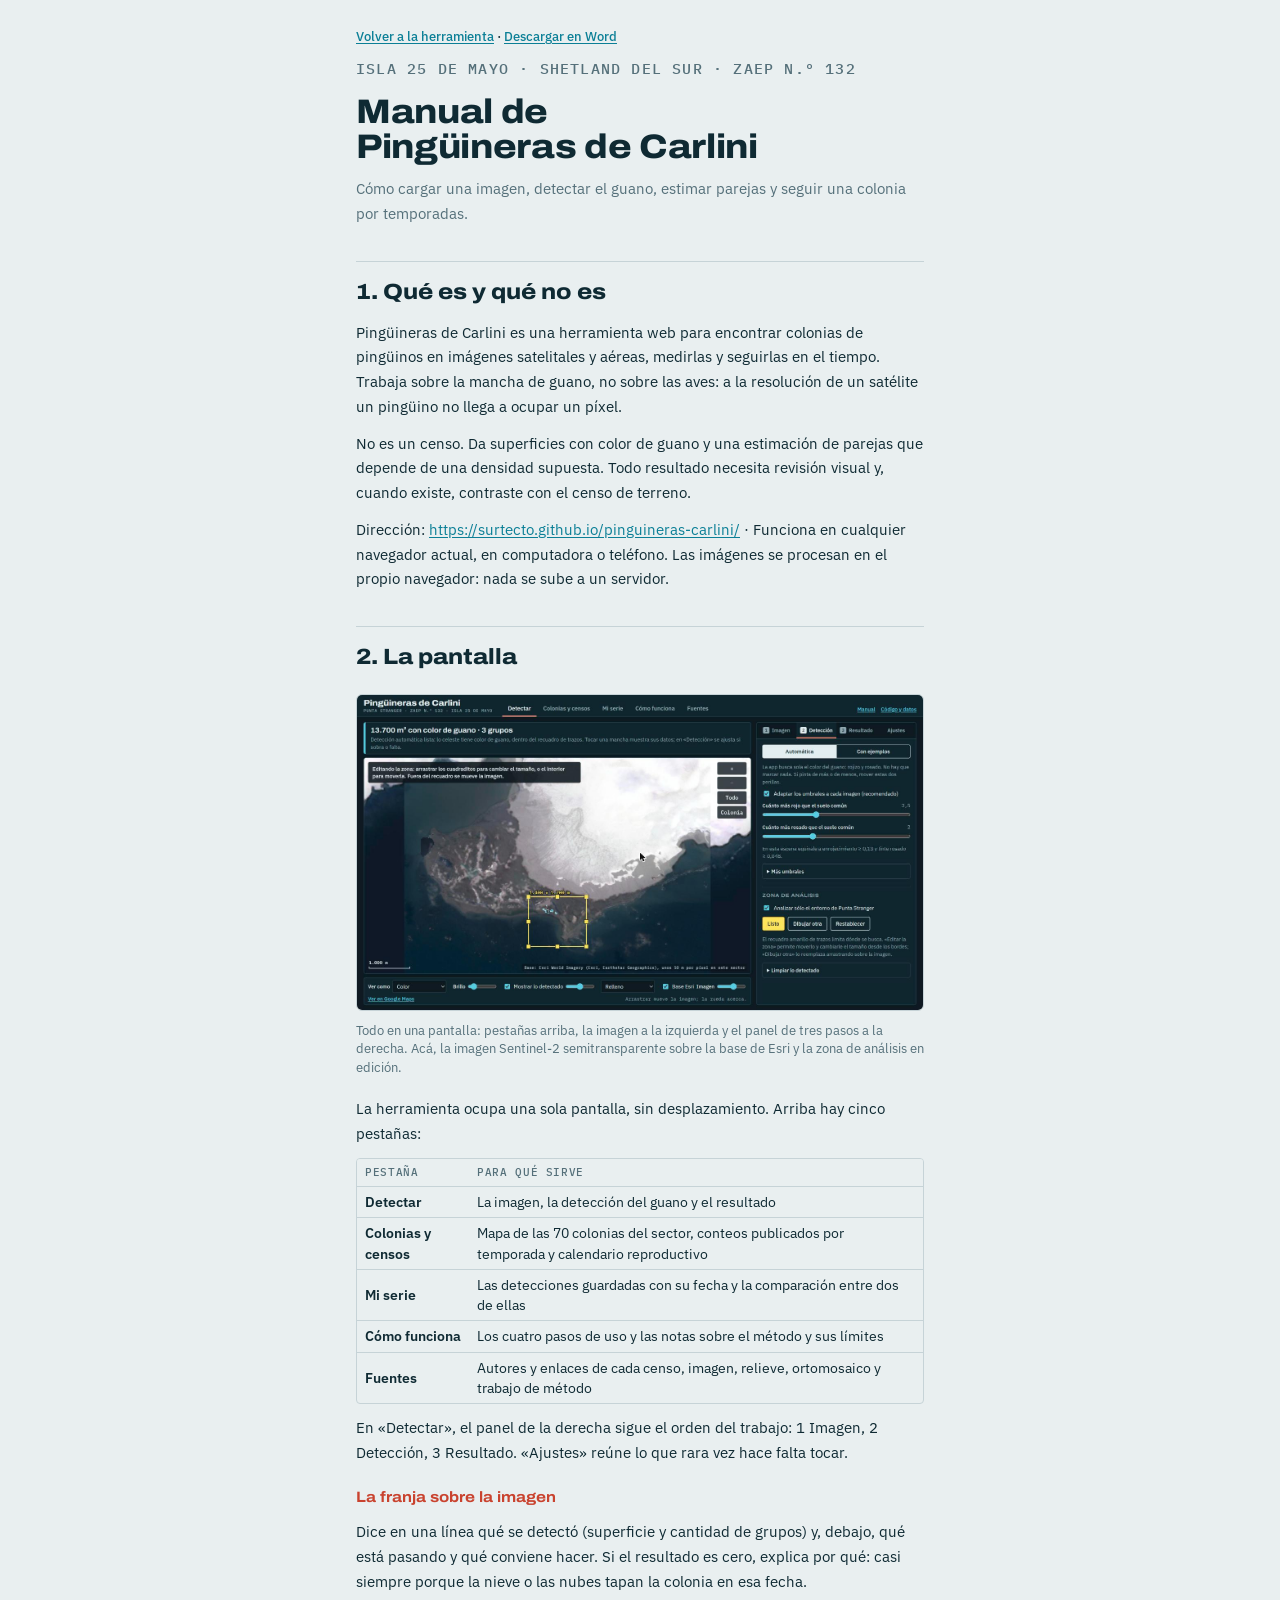
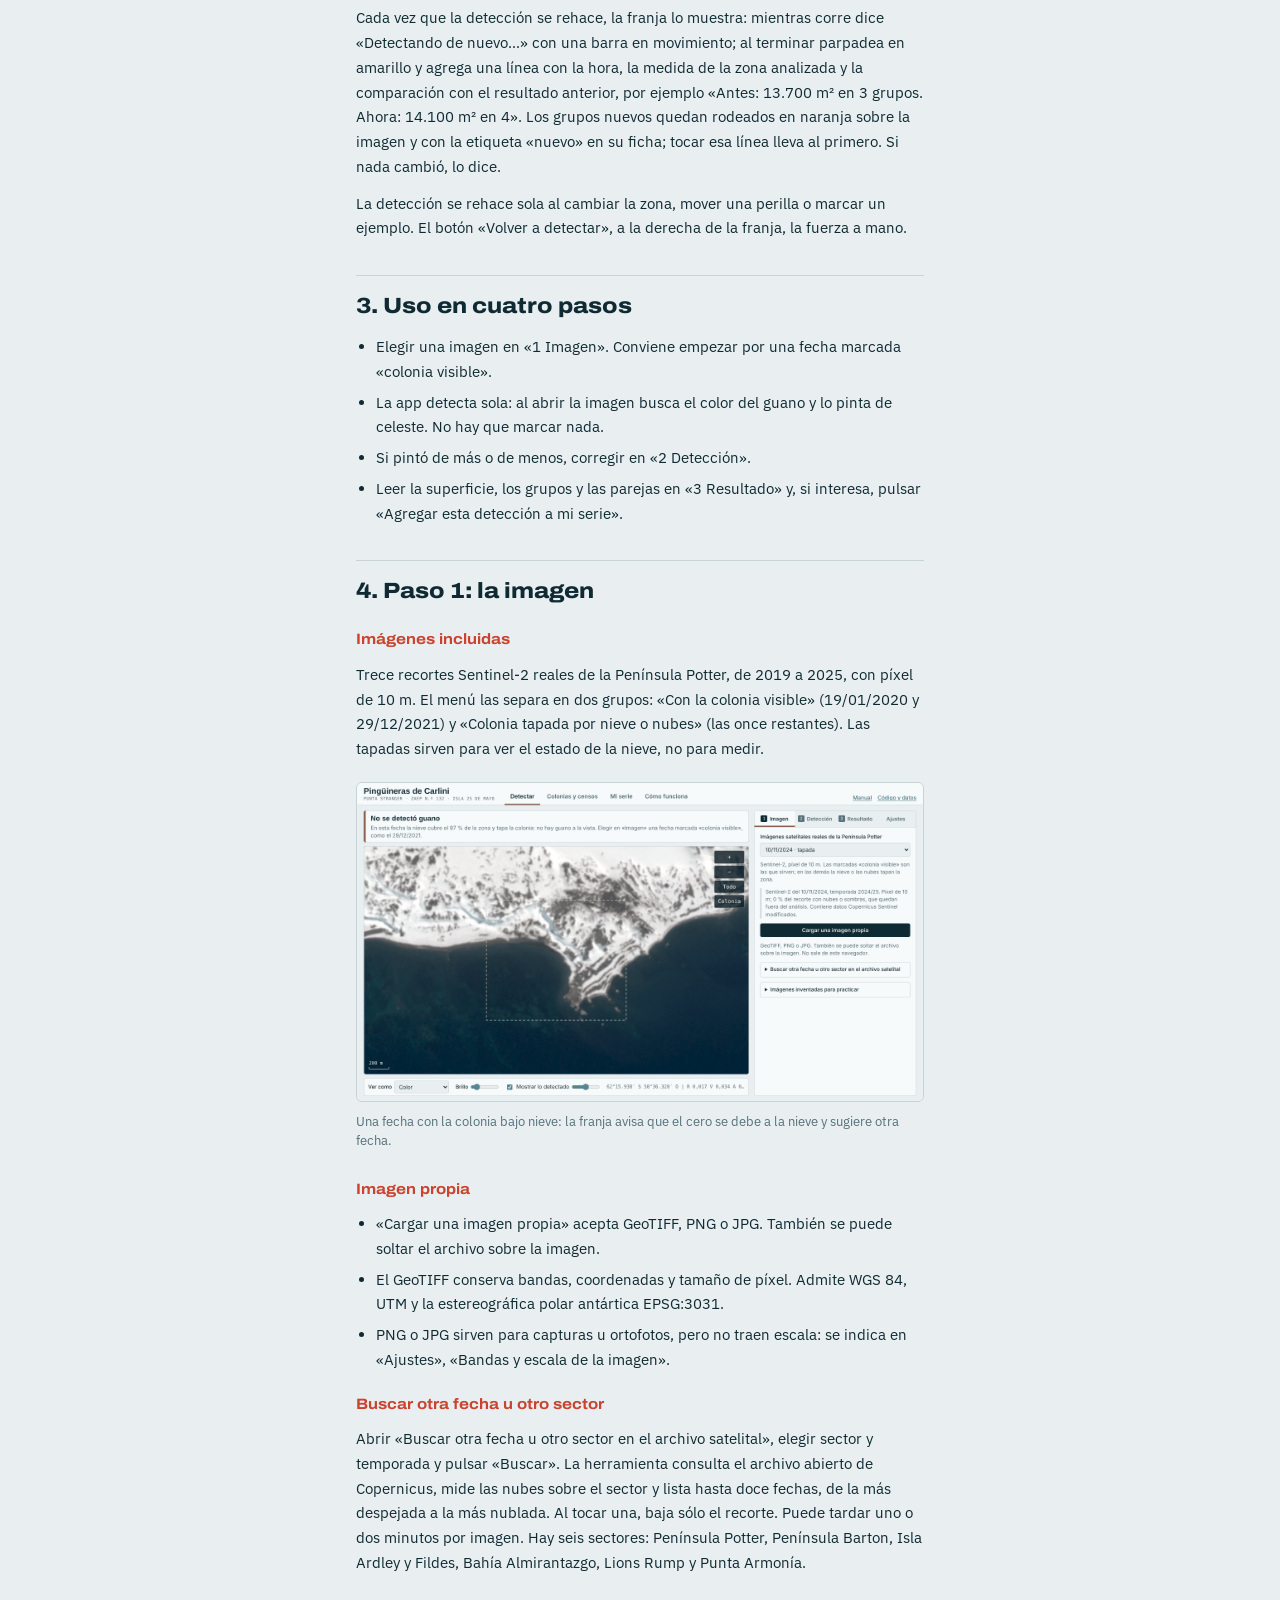
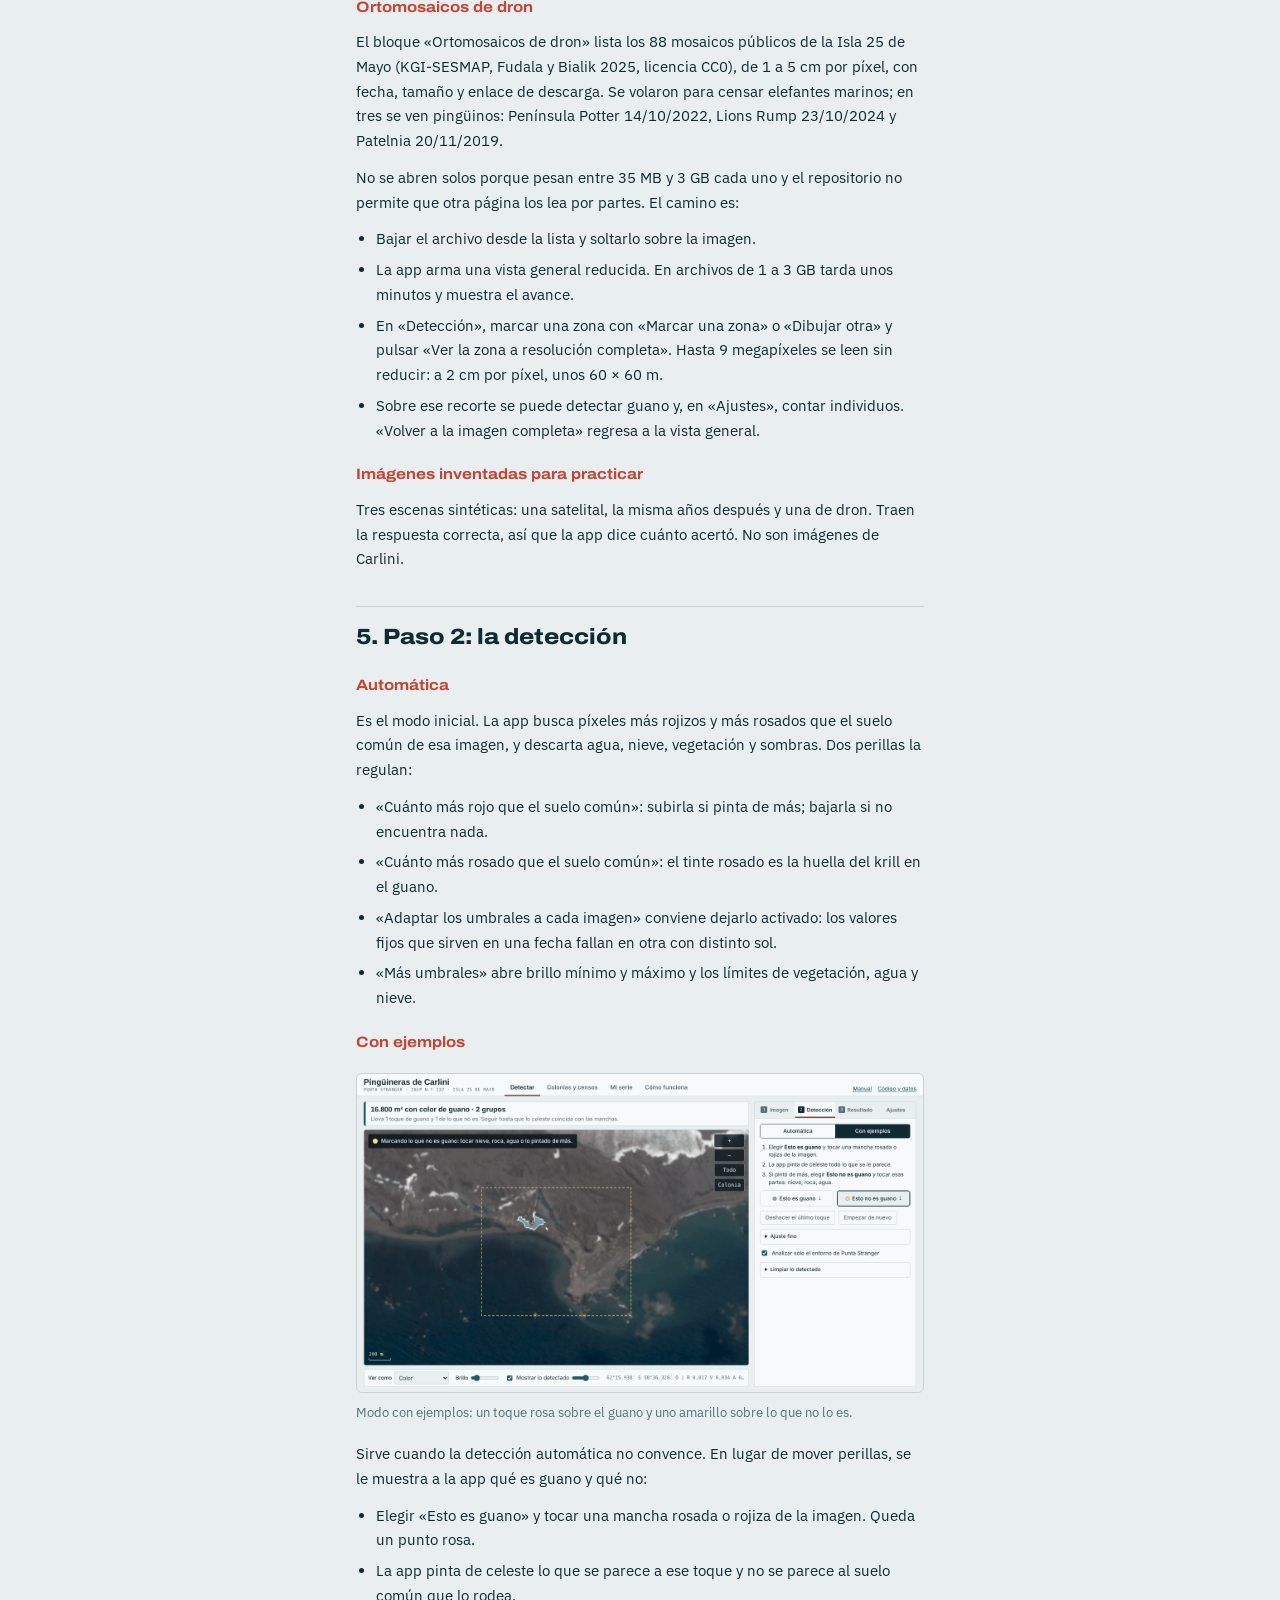
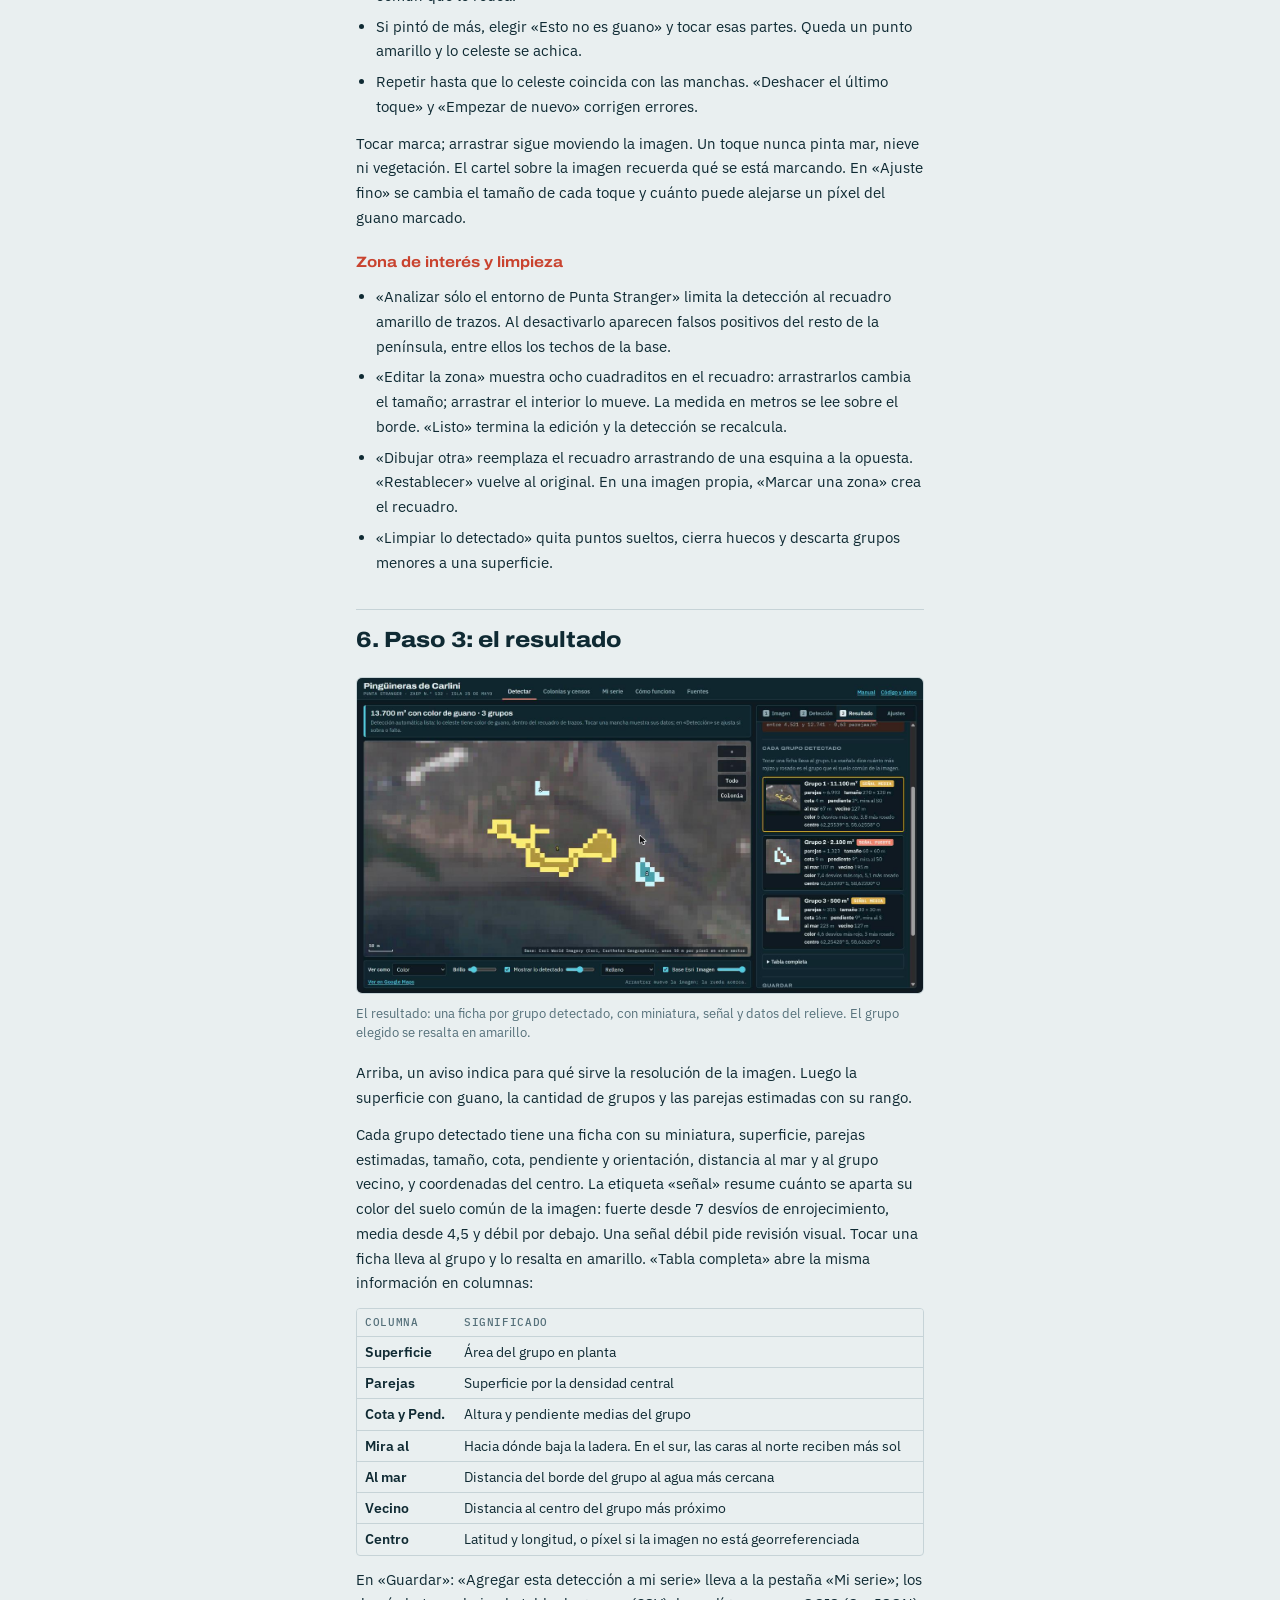
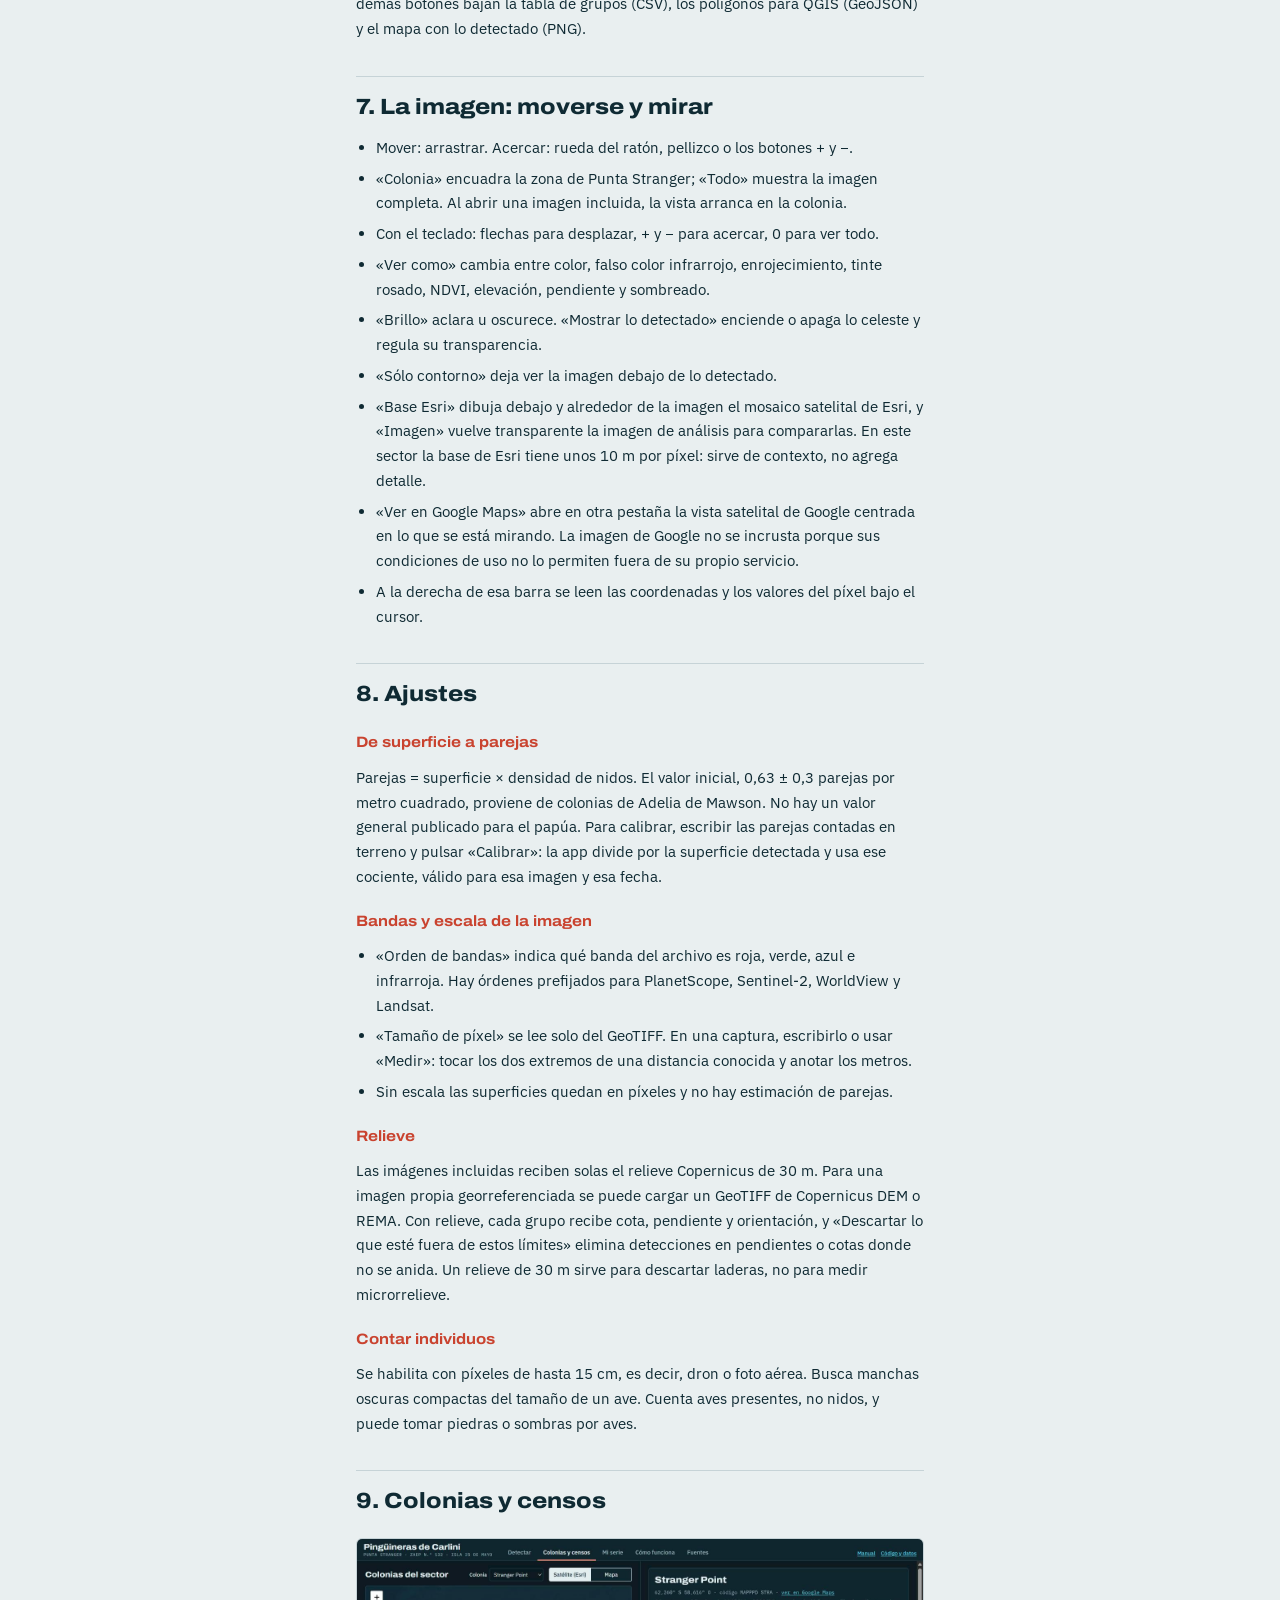
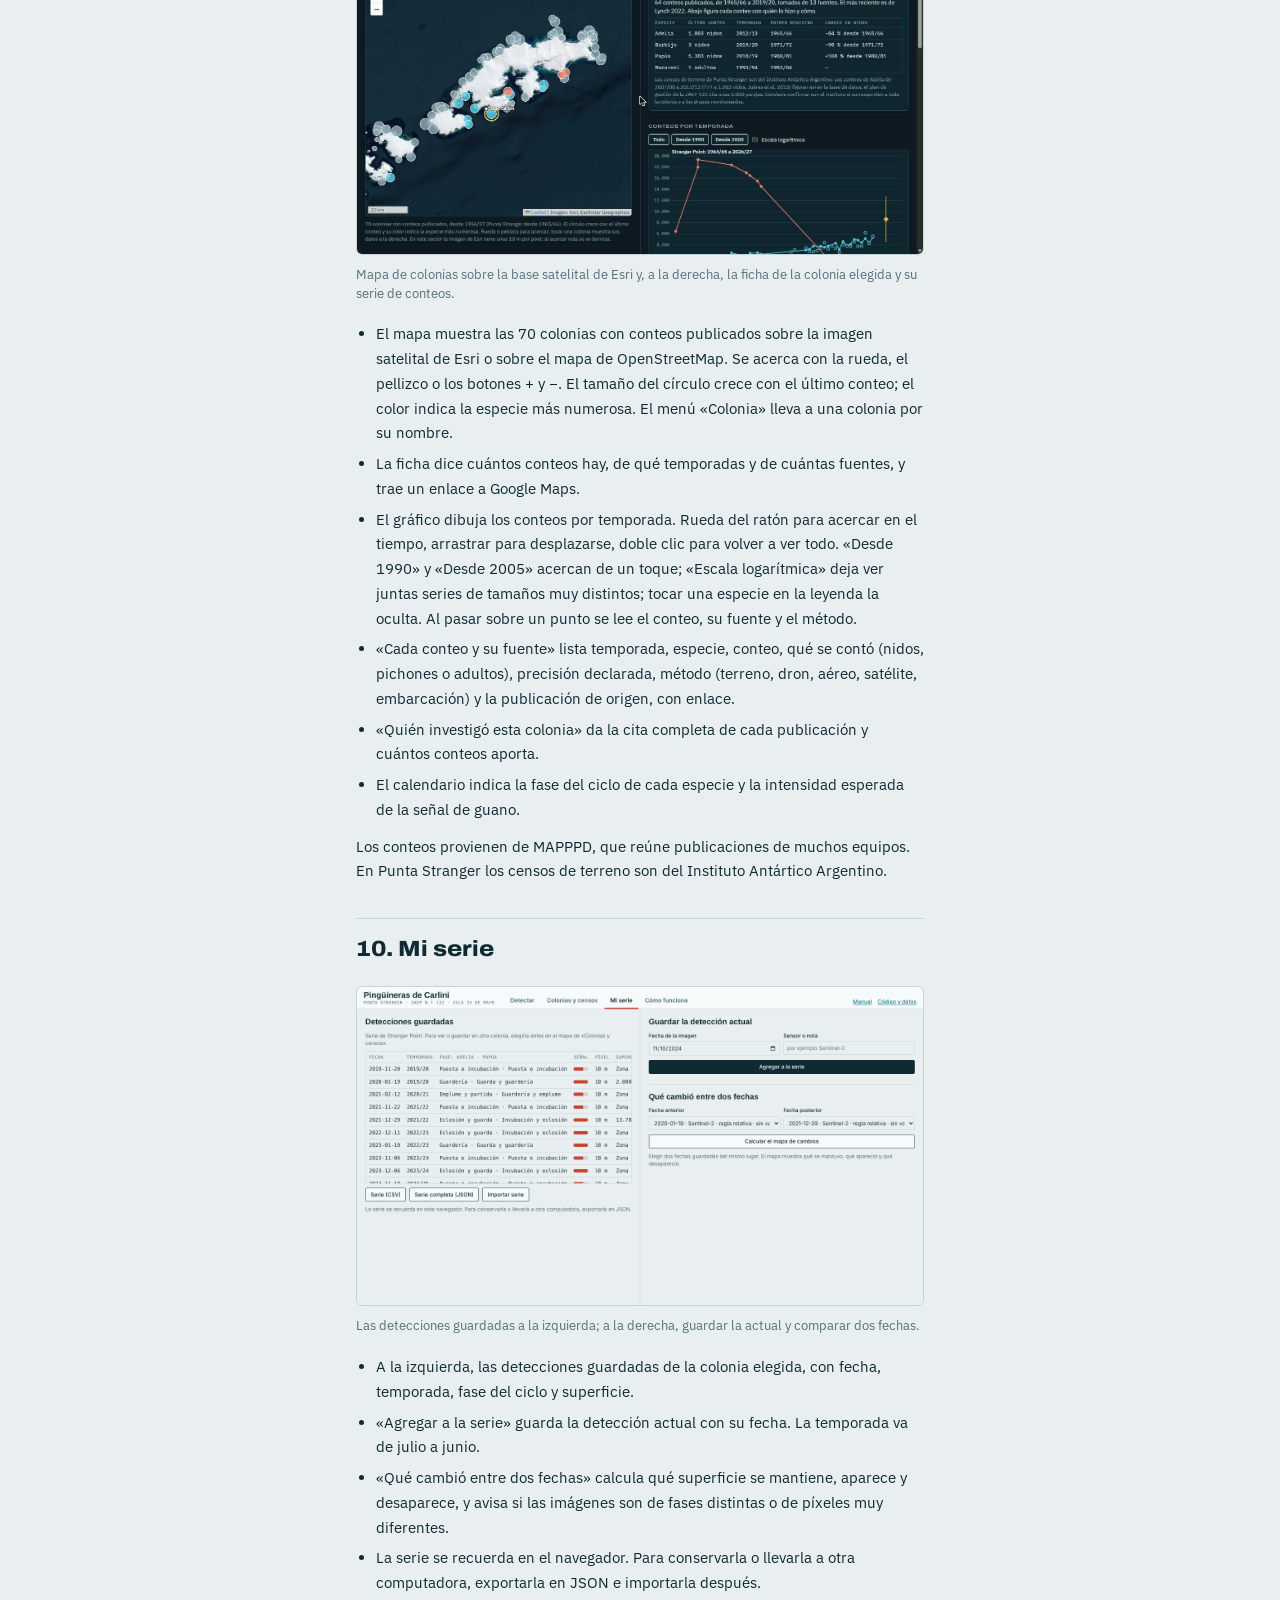
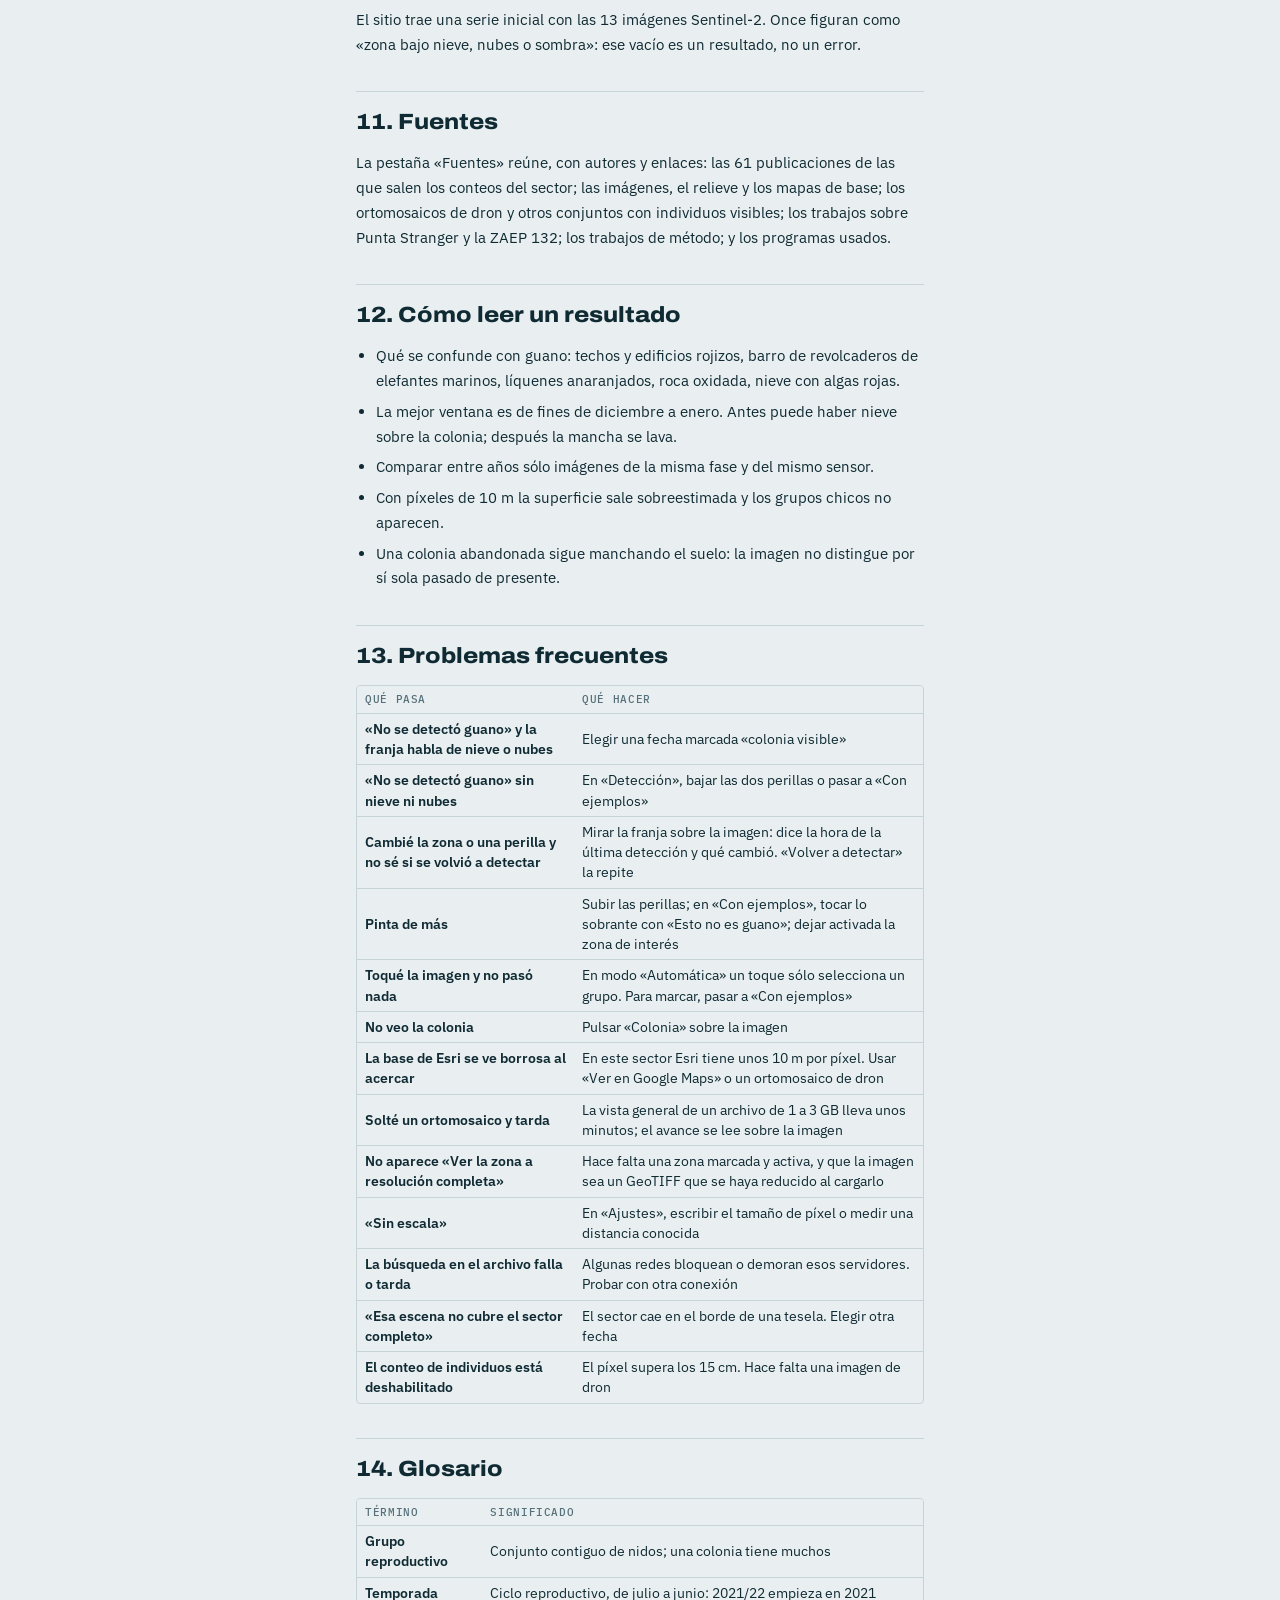
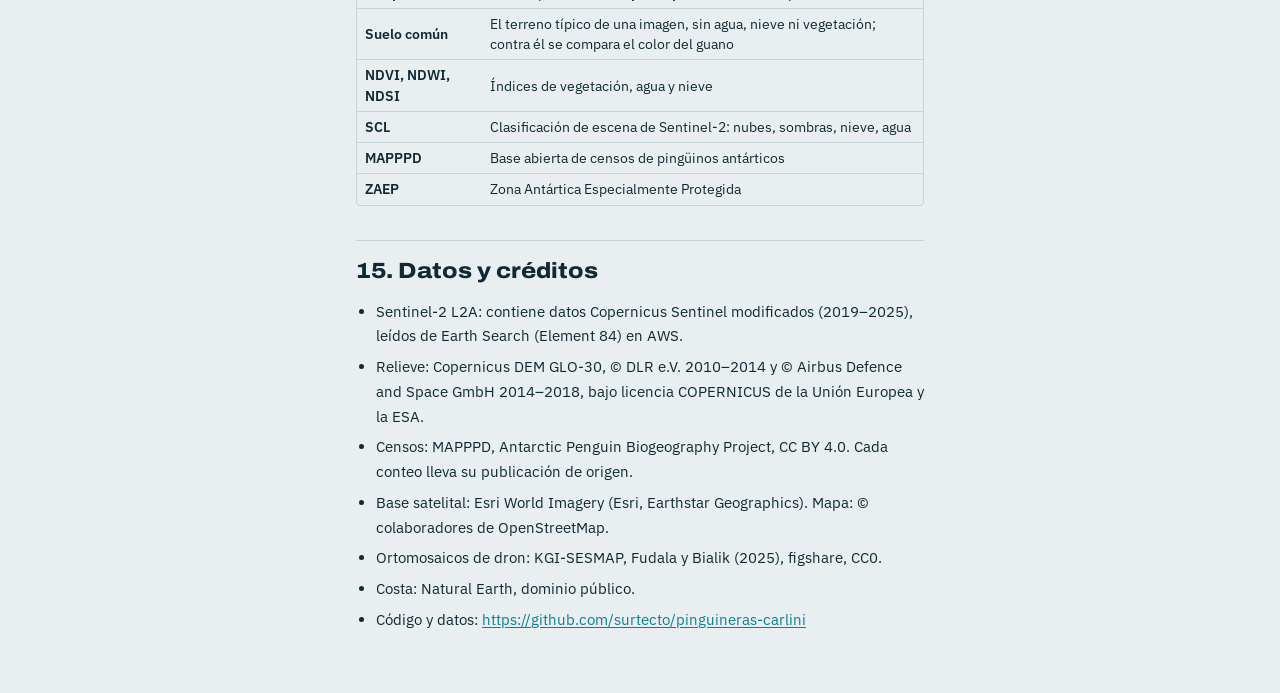
==== commit 70176795: "Manual e informe: aviso de cada detección Co-Authored-By: Claude Fable 5.2 <noreply@anthropic.com> C" ====
--- a/manual.html
+++ b/manual.html
@@ -2,7 +2,7 @@
 <html lang="es"><head><meta charset="utf-8"><meta name="viewport" content="width=device-width, initial-scale=1">
 <title>Manual de Pingüineras de Carlini</title>
 <link href="https://fonts.googleapis.com/css2?family=Archivo:wdth,wght@100..125,500..800&family=IBM+Plex+Mono:wght@400;500&family=IBM+Plex+Sans:wght@400;500;600&display=swap" rel="stylesheet">
-<link rel="stylesheet" href="style.css?v=4">
+<link rel="stylesheet" href="style.css?v=5">
 <style>
 .man { max-width: 76ch; margin: 0 auto; padding: 28px 20px 60px; display: flex; flex-direction: column; gap: 12px; }
 .man h1 { font-size: 34px; } .man h2 { font-size: 22px; font-weight: 800; margin-top: 22px; padding-top: 14px; border-top: 1px solid var(--line); } .man h3 { font-size: 15px; font-weight: 700; color: var(--krill); margin-top: 8px; }
@@ -27,6 +27,8 @@
 <p>En «Detectar», el panel de la derecha sigue el orden del trabajo: 1 Imagen, 2 Detección, 3 Resultado. «Ajustes» reúne lo que rara vez hace falta tocar.</p>
 <h3>La franja sobre la imagen</h3>
 <p>Dice en una línea qué se detectó (superficie y cantidad de grupos) y, debajo, qué está pasando y qué conviene hacer. Si el resultado es cero, explica por qué: casi siempre porque la nieve o las nubes tapan la colonia en esa fecha.</p>
+<p>Cada vez que la detección se rehace, la franja lo muestra: mientras corre dice «Detectando de nuevo…» con una barra en movimiento; al terminar parpadea en amarillo y agrega una línea con la hora, la medida de la zona analizada y la comparación con el resultado anterior, por ejemplo «Antes: 13.700 m² en 3 grupos. Ahora: 14.100 m² en 4». Los grupos nuevos quedan rodeados en naranja sobre la imagen y con la etiqueta «nuevo» en su ficha; tocar esa línea lleva al primero. Si nada cambió, lo dice.</p>
+<p>La detección se rehace sola al cambiar la zona, mover una perilla o marcar un ejemplo. El botón «Volver a detectar», a la derecha de la franja, la fuerza a mano.</p>
 <h2>3. Uso en cuatro pasos</h2>
 <ul><li>Elegir una imagen en «1 Imagen». Conviene empezar por una fecha marcada «colonia visible».</li><li>La app detecta sola: al abrir la imagen busca el color del guano y lo pinta de celeste. No hay que marcar nada.</li><li>Si pintó de más o de menos, corregir en «2 Detección».</li><li>Leer la superficie, los grupos y las parejas en «3 Resultado» y, si interesa, pulsar «Agregar esta detección a mi serie».</li></ul>
 <h2>4. Paso 1: la imagen</h2>
@@ -84,7 +86,7 @@
 <h2>12. Cómo leer un resultado</h2>
 <ul><li>Qué se confunde con guano: techos y edificios rojizos, barro de revolcaderos de elefantes marinos, líquenes anaranjados, roca oxidada, nieve con algas rojas.</li><li>La mejor ventana es de fines de diciembre a enero. Antes puede haber nieve sobre la colonia; después la mancha se lava.</li><li>Comparar entre años sólo imágenes de la misma fase y del mismo sensor.</li><li>Con píxeles de 10 m la superficie sale sobreestimada y los grupos chicos no aparecen.</li><li>Una colonia abandonada sigue manchando el suelo: la imagen no distingue por sí sola pasado de presente.</li></ul>
 <h2>13. Problemas frecuentes</h2>
-<div class="tw"><table><thead><tr><th>Qué pasa</th><th>Qué hacer</th></tr></thead><tbody><tr><td>«No se detectó guano» y la franja habla de nieve o nubes</td><td>Elegir una fecha marcada «colonia visible»</td></tr><tr><td>«No se detectó guano» sin nieve ni nubes</td><td>En «Detección», bajar las dos perillas o pasar a «Con ejemplos»</td></tr><tr><td>Pinta de más</td><td>Subir las perillas; en «Con ejemplos», tocar lo sobrante con «Esto no es guano»; dejar activada la zona de interés</td></tr><tr><td>Toqué la imagen y no pasó nada</td><td>En modo «Automática» un toque sólo selecciona un grupo. Para marcar, pasar a «Con ejemplos»</td></tr><tr><td>No veo la colonia</td><td>Pulsar «Colonia» sobre la imagen</td></tr><tr><td>La base de Esri se ve borrosa al acercar</td><td>En este sector Esri tiene unos 10 m por píxel. Usar «Ver en Google Maps» o un ortomosaico de dron</td></tr><tr><td>Solté un ortomosaico y tarda</td><td>La vista general de un archivo de 1 a 3 GB lleva unos minutos; el avance se lee sobre la imagen</td></tr><tr><td>No aparece «Ver la zona a resolución completa»</td><td>Hace falta una zona marcada y activa, y que la imagen sea un GeoTIFF que se haya reducido al cargarlo</td></tr><tr><td>«Sin escala»</td><td>En «Ajustes», escribir el tamaño de píxel o medir una distancia conocida</td></tr><tr><td>La búsqueda en el archivo falla o tarda</td><td>Algunas redes bloquean o demoran esos servidores. Probar con otra conexión</td></tr><tr><td>«Esa escena no cubre el sector completo»</td><td>El sector cae en el borde de una tesela. Elegir otra fecha</td></tr><tr><td>El conteo de individuos está deshabilitado</td><td>El píxel supera los 15 cm. Hace falta una imagen de dron</td></tr></tbody></table></div>
+<div class="tw"><table><thead><tr><th>Qué pasa</th><th>Qué hacer</th></tr></thead><tbody><tr><td>«No se detectó guano» y la franja habla de nieve o nubes</td><td>Elegir una fecha marcada «colonia visible»</td></tr><tr><td>«No se detectó guano» sin nieve ni nubes</td><td>En «Detección», bajar las dos perillas o pasar a «Con ejemplos»</td></tr><tr><td>Cambié la zona o una perilla y no sé si se volvió a detectar</td><td>Mirar la franja sobre la imagen: dice la hora de la última detección y qué cambió. «Volver a detectar» la repite</td></tr><tr><td>Pinta de más</td><td>Subir las perillas; en «Con ejemplos», tocar lo sobrante con «Esto no es guano»; dejar activada la zona de interés</td></tr><tr><td>Toqué la imagen y no pasó nada</td><td>En modo «Automática» un toque sólo selecciona un grupo. Para marcar, pasar a «Con ejemplos»</td></tr><tr><td>No veo la colonia</td><td>Pulsar «Colonia» sobre la imagen</td></tr><tr><td>La base de Esri se ve borrosa al acercar</td><td>En este sector Esri tiene unos 10 m por píxel. Usar «Ver en Google Maps» o un ortomosaico de dron</td></tr><tr><td>Solté un ortomosaico y tarda</td><td>La vista general de un archivo de 1 a 3 GB lleva unos minutos; el avance se lee sobre la imagen</td></tr><tr><td>No aparece «Ver la zona a resolución completa»</td><td>Hace falta una zona marcada y activa, y que la imagen sea un GeoTIFF que se haya reducido al cargarlo</td></tr><tr><td>«Sin escala»</td><td>En «Ajustes», escribir el tamaño de píxel o medir una distancia conocida</td></tr><tr><td>La búsqueda en el archivo falla o tarda</td><td>Algunas redes bloquean o demoran esos servidores. Probar con otra conexión</td></tr><tr><td>«Esa escena no cubre el sector completo»</td><td>El sector cae en el borde de una tesela. Elegir otra fecha</td></tr><tr><td>El conteo de individuos está deshabilitado</td><td>El píxel supera los 15 cm. Hace falta una imagen de dron</td></tr></tbody></table></div>
 <h2>14. Glosario</h2>
 <div class="tw"><table><thead><tr><th>Término</th><th>Significado</th></tr></thead><tbody><tr><td>Grupo reproductivo</td><td>Conjunto contiguo de nidos; una colonia tiene muchos</td></tr><tr><td>Temporada</td><td>Ciclo reproductivo, de julio a junio: 2021/22 empieza en 2021</td></tr><tr><td>Suelo común</td><td>El terreno típico de una imagen, sin agua, nieve ni vegetación; contra él se compara el color del guano</td></tr><tr><td>NDVI, NDWI, NDSI</td><td>Índices de vegetación, agua y nieve</td></tr><tr><td>SCL</td><td>Clasificación de escena de Sentinel-2: nubes, sombras, nieve, agua</td></tr><tr><td>MAPPPD</td><td>Base abierta de censos de pingüinos antárticos</td></tr><tr><td>ZAEP</td><td>Zona Antártica Especialmente Protegida</td></tr></tbody></table></div>
 <h2>15. Datos y créditos</h2>
--- a/style.css
+++ b/style.css
@@ -358,3 +358,24 @@
 #v-detectar .toolbar .slider.inline input { width: 70px; }
 @media (max-width: 900px) { .mapcol { overflow: visible; } .mapwrap.big { height: 56vh; flex: none; } .basecredit { display: none; } }
 #v-fuentes .colscroll { height: 100%; }
+
+/* ============ aviso de cada detección ============ */
+.statusrow { display: flex; align-items: center; gap: 12px; }
+.statusrow .sum { flex: 1; min-width: 0; }
+#rerun { flex: none; padding: 6px 12px; font-size: 13px; }
+.runbar { height: 4px; border-radius: 2px; background: var(--line); overflow: hidden; margin: 4px 0 2px; }
+.runbar i { display: block; height: 100%; width: 35%; background: var(--ice); border-radius: 2px; animation: runbar .9s linear infinite; }
+@keyframes runbar { from { transform: translateX(-100%); } to { transform: translateX(300%); } }
+.status.running { border-left-color: var(--ice); }
+.status.running .sum { color: var(--muted); }
+.stamp { font: 500 12.5px/1.45 var(--body); color: var(--ink); background: var(--paper); border-radius: 4px; padding: 5px 8px; margin: 3px 0 2px; }
+.status.flash { animation: flash 1.4s ease-out; }
+@keyframes flash { from { box-shadow: 0 0 0 3px #ffe45c; } to { box-shadow: 0 0 0 0 rgba(255, 228, 92, 0); } }
+.sigtag.new { background: #ff9d2e; color: #0a161b; }
+@media (prefers-reduced-motion: reduce) { .runbar i, .status.flash { animation: none; } .runbar i { width: 100%; } }
+@media (max-width: 900px) { #rerun { padding: 5px 8px; font-size: 12px; } .stamp { font-size: 11.5px; } }
+.stamp.go { cursor: pointer; outline: 1px solid #ff9d2e; }
+#v-detectar .toolbar { flex-wrap: wrap; row-gap: 6px; }
+#v-detectar .toolbar .ovgroup { flex: none; display: flex; align-items: center; gap: 8px; }
+#ovStyle { width: 128px; }
+#v-detectar .toolbar .slider.inline input { width: 64px; }
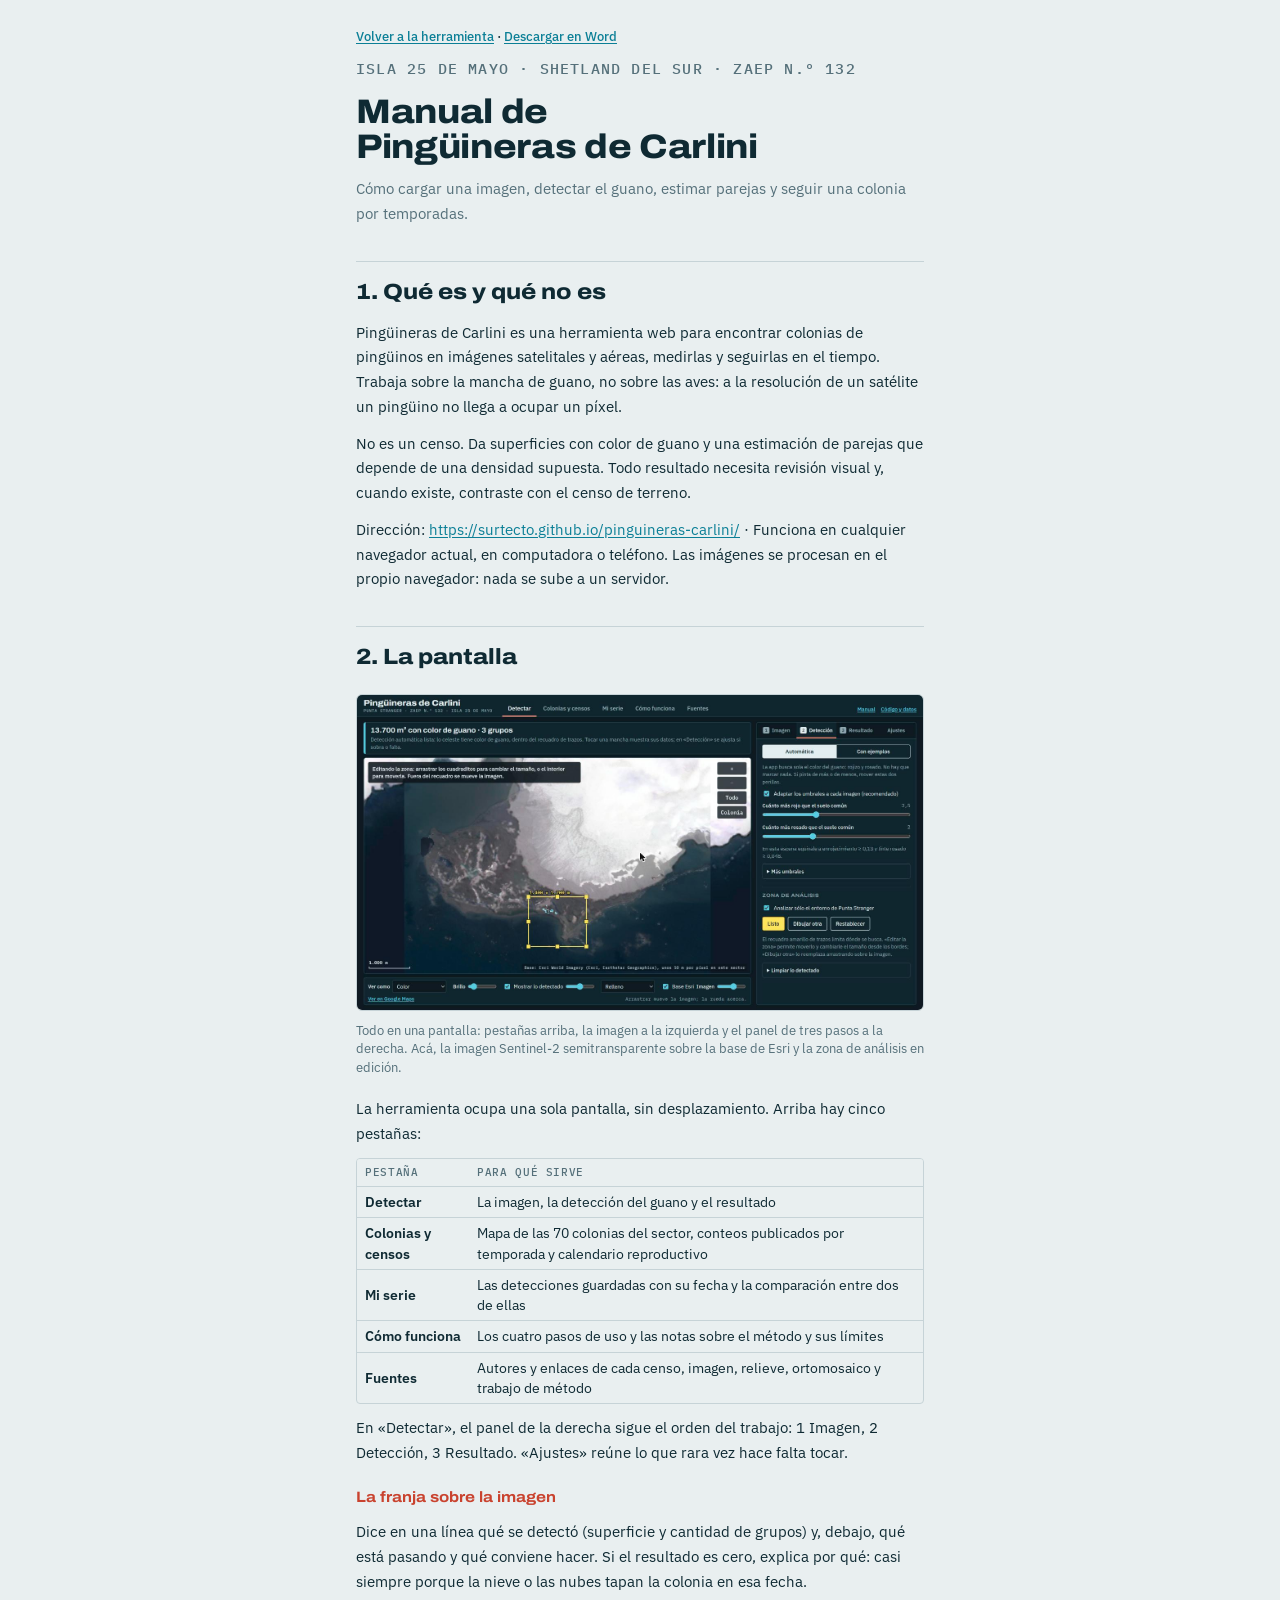
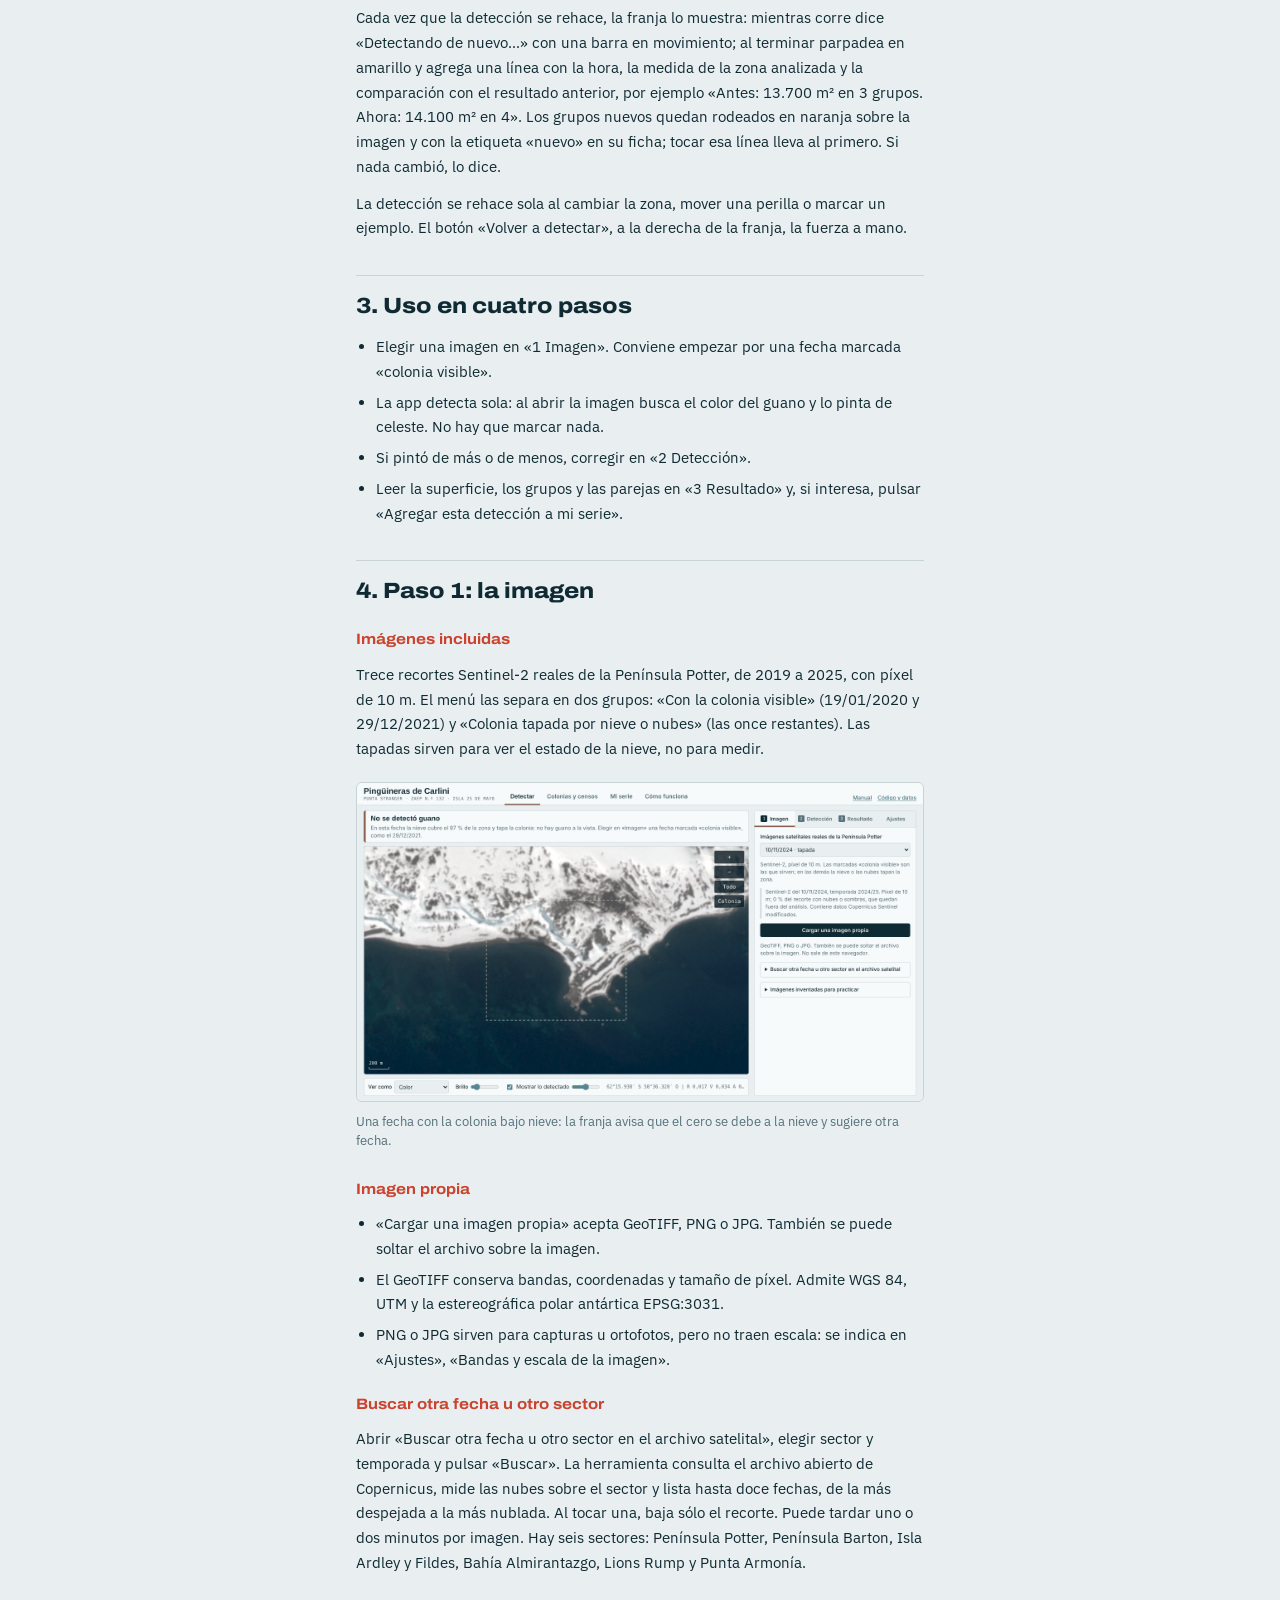
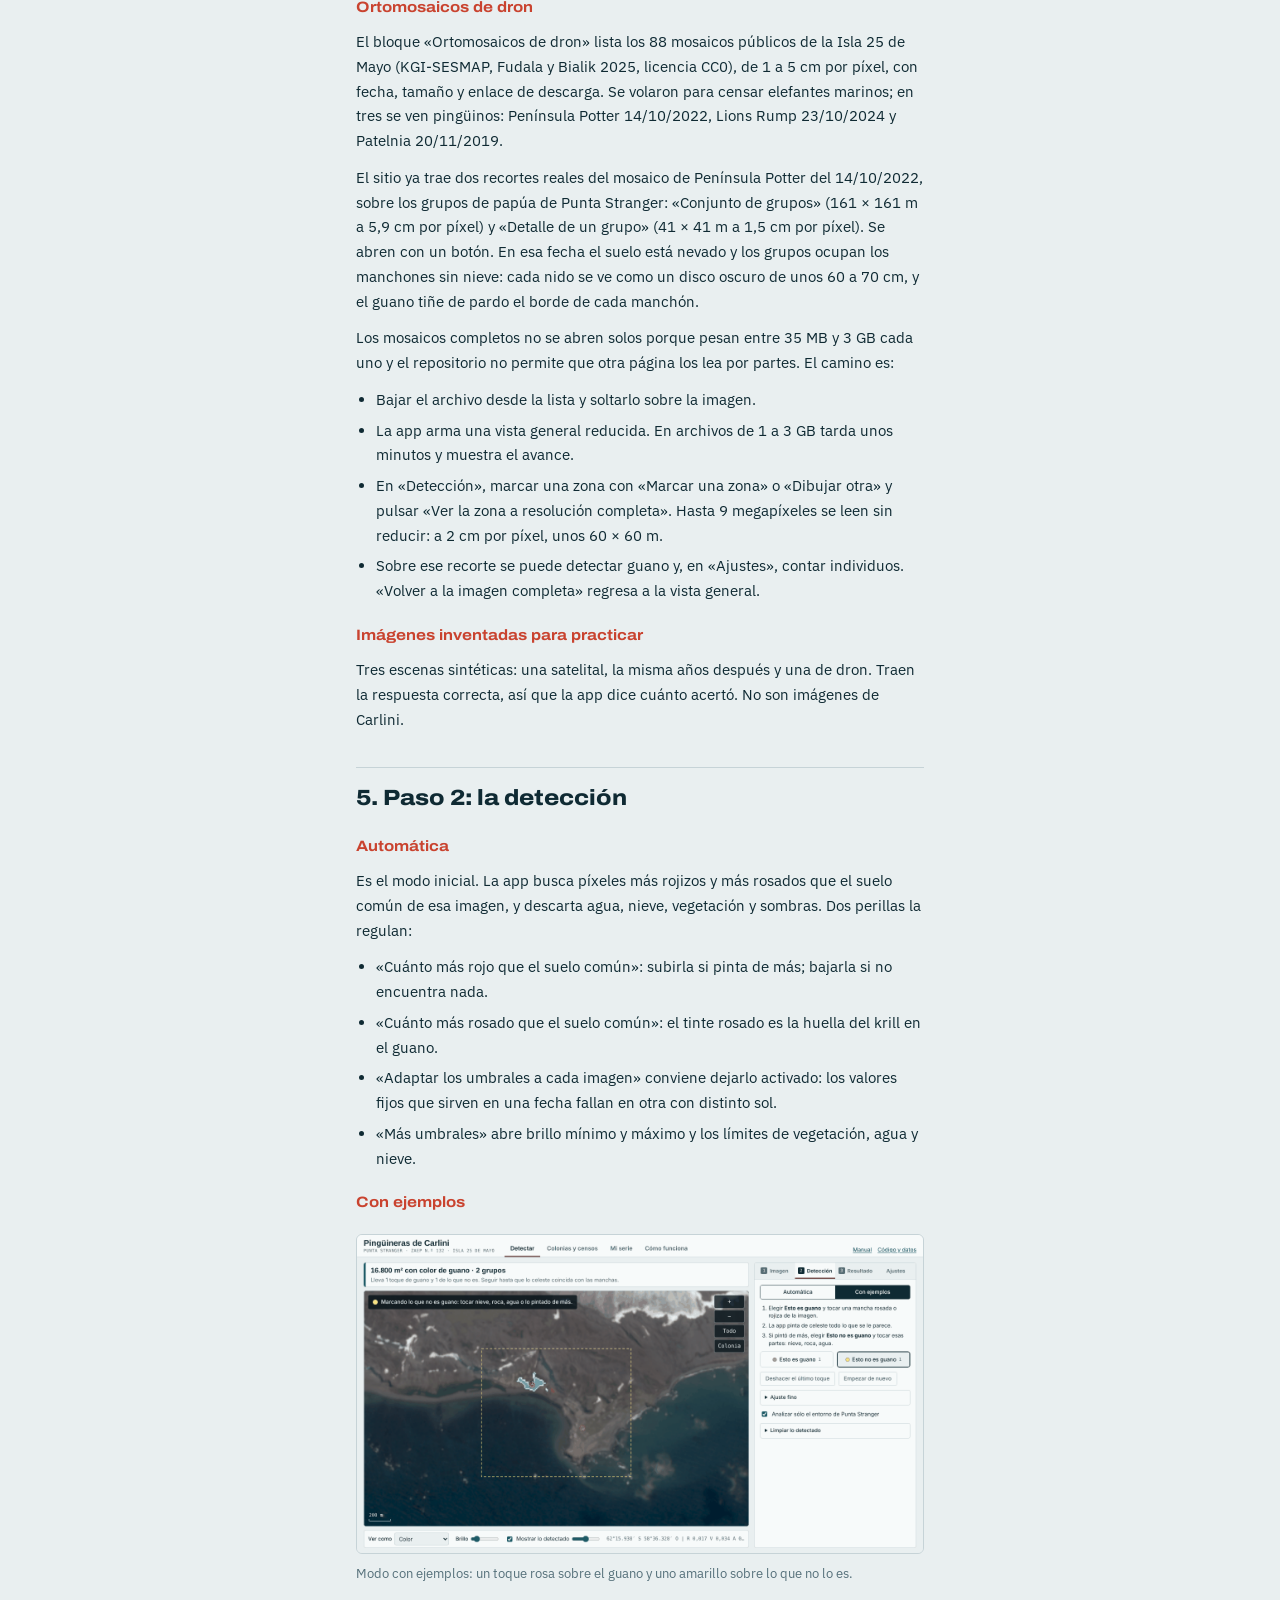
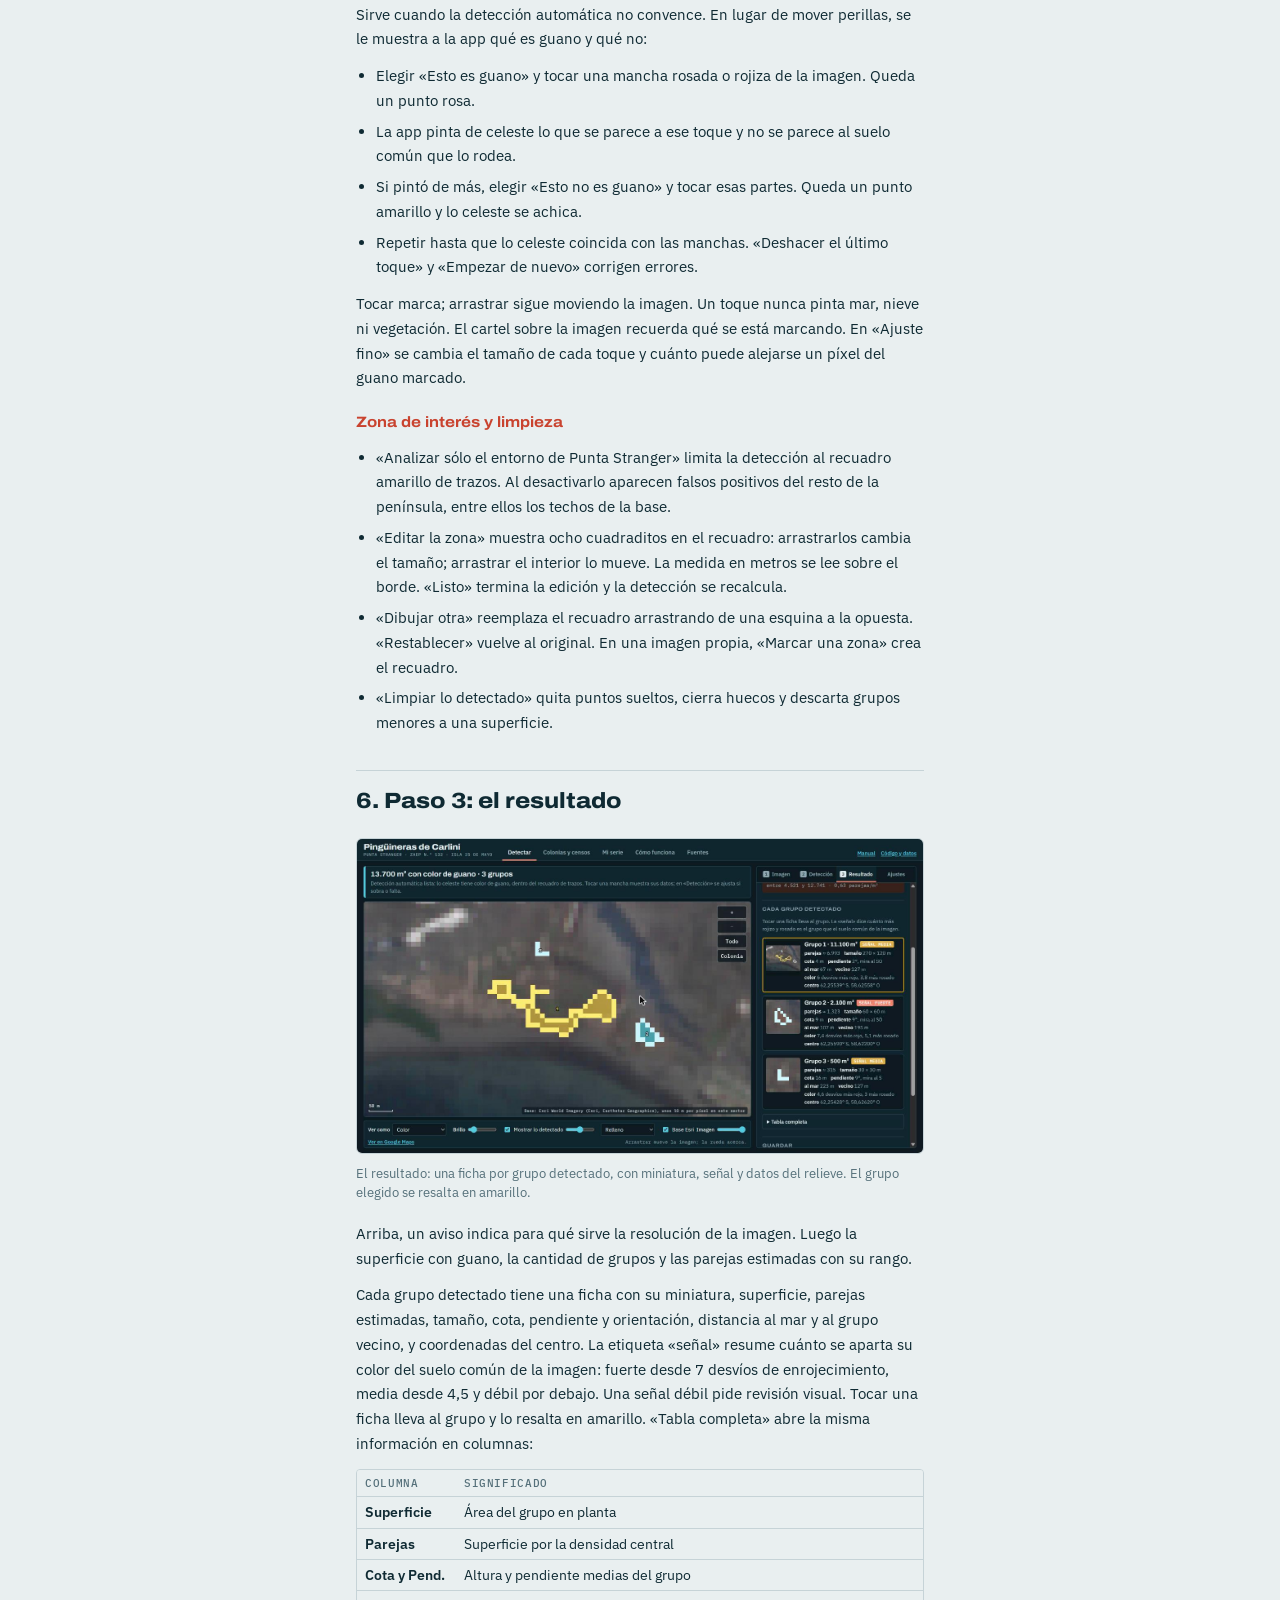
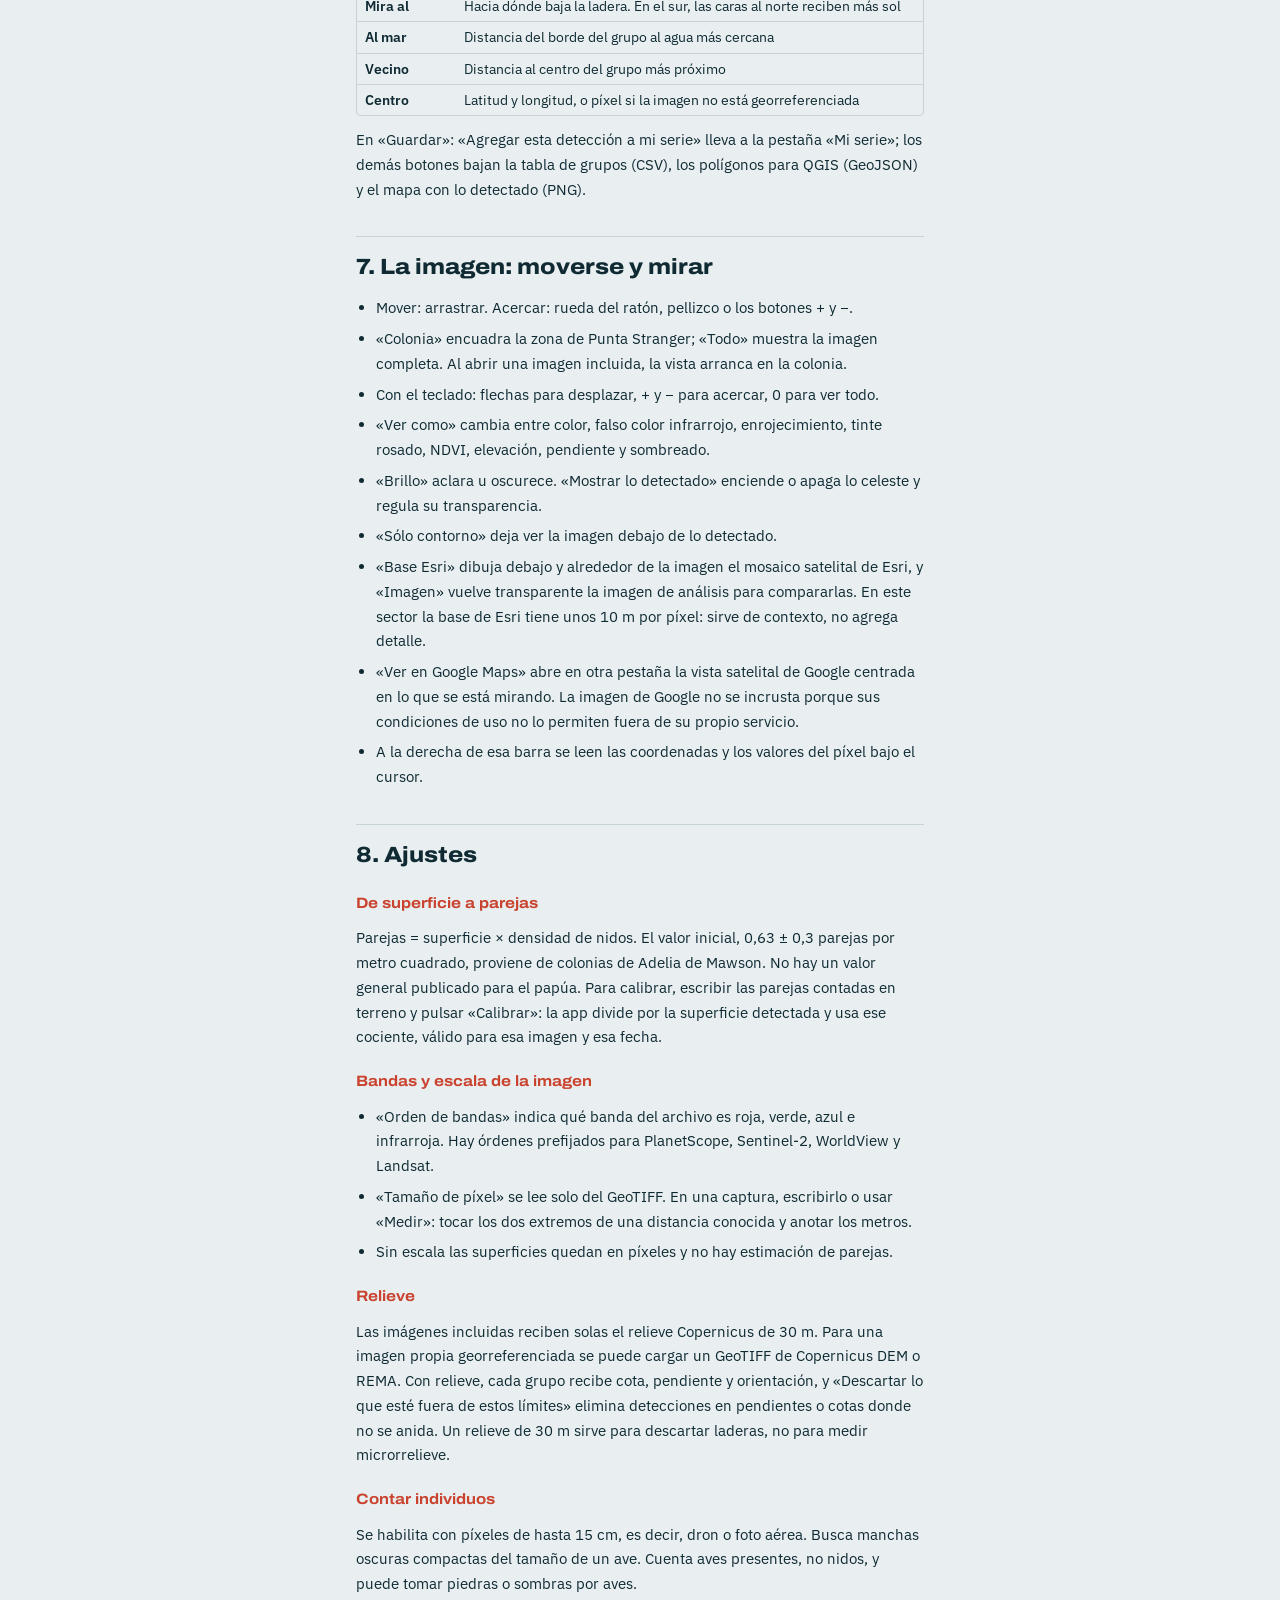
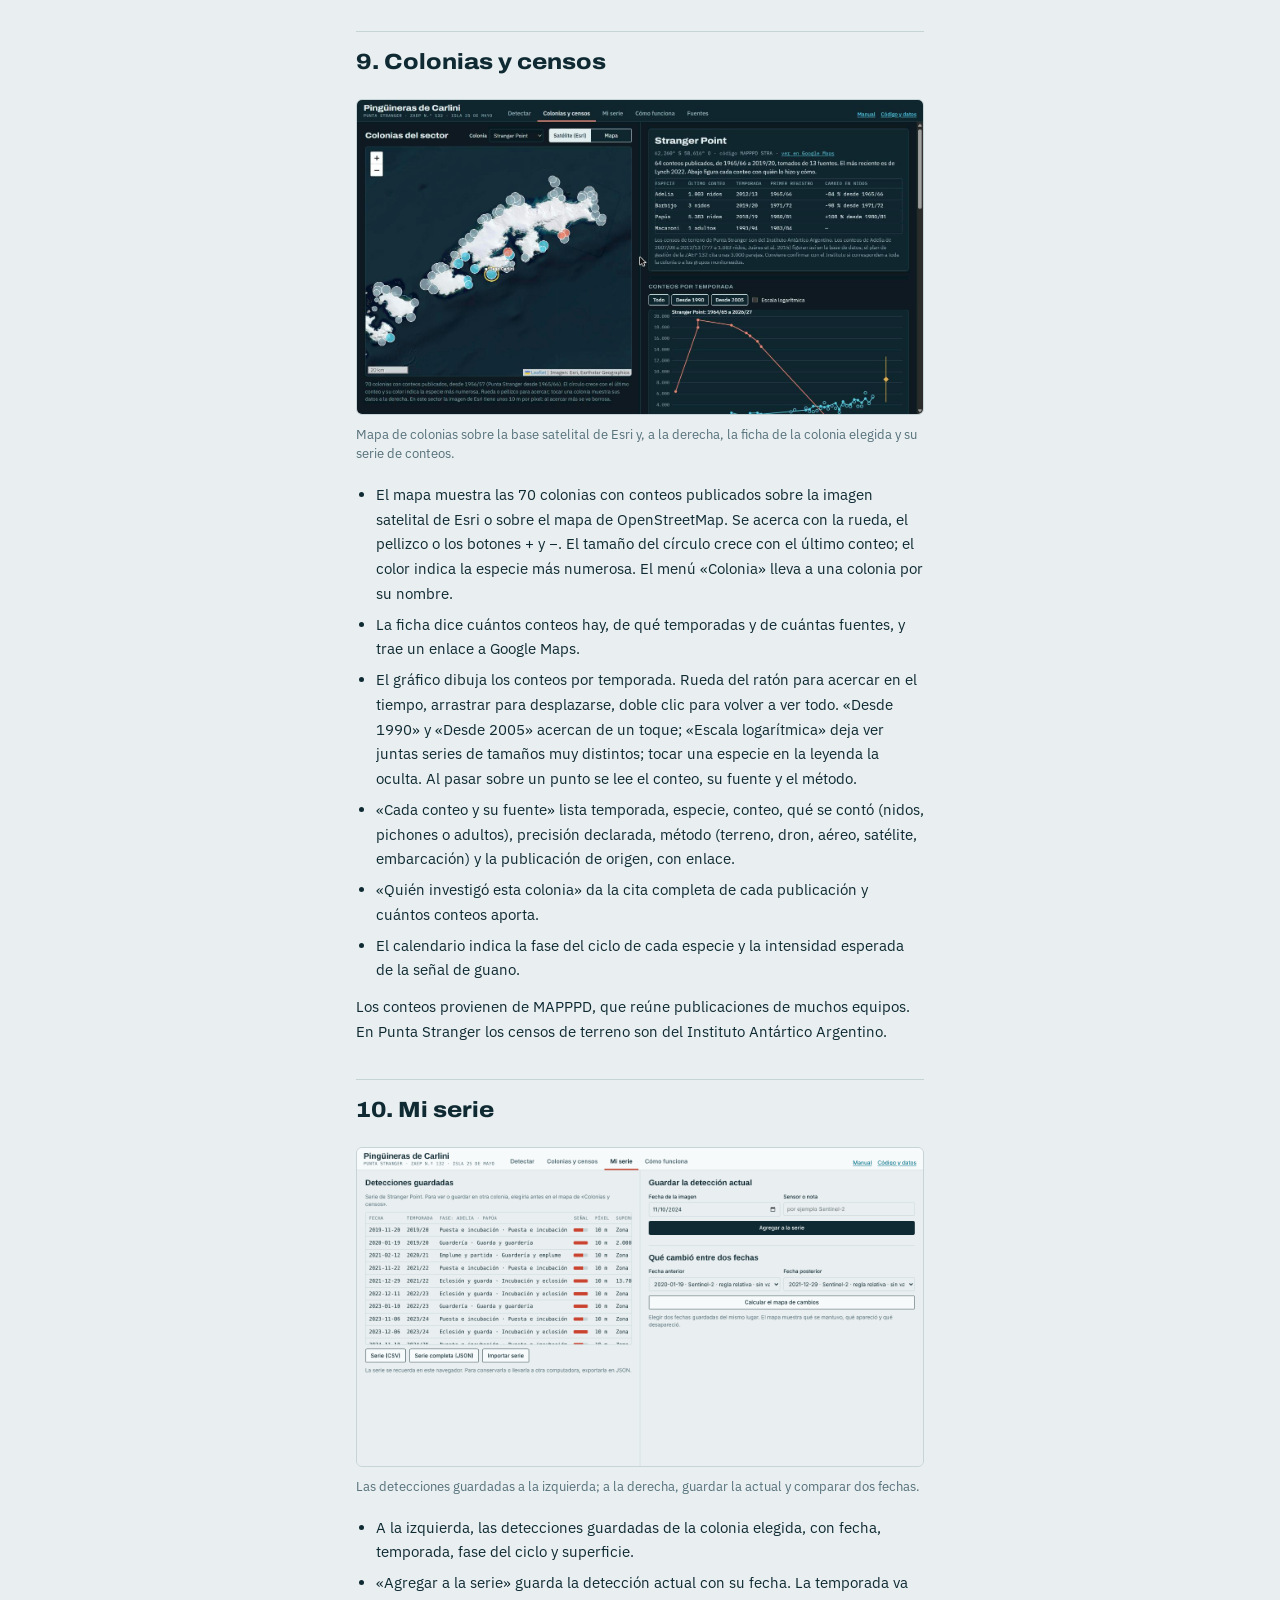
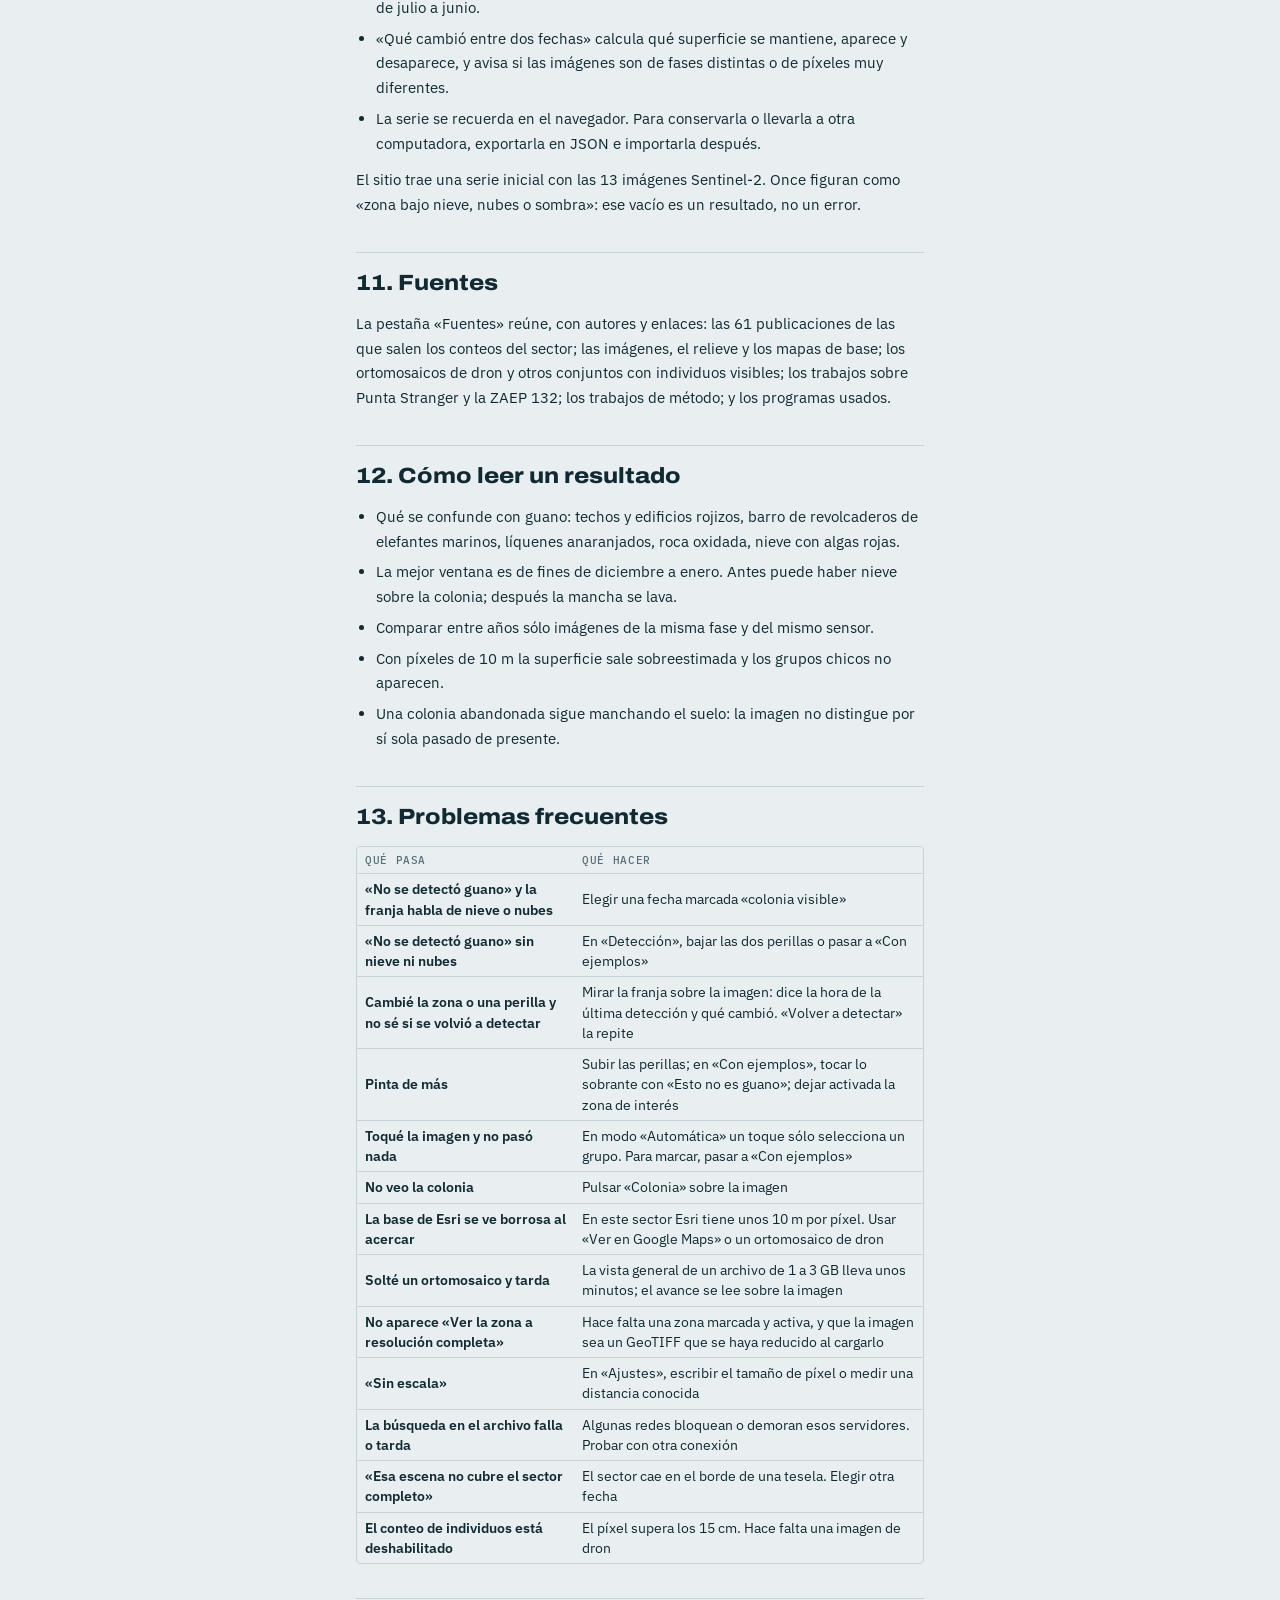
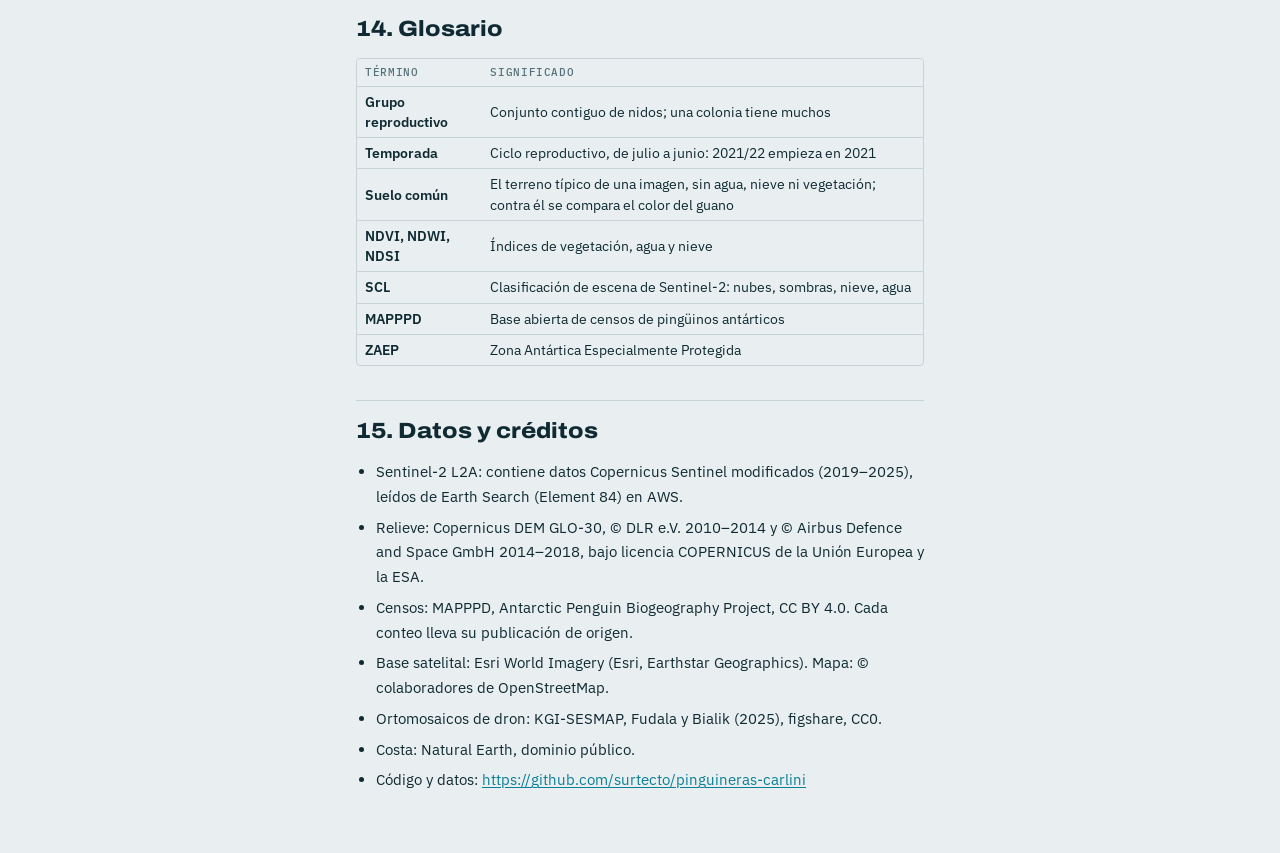
==== commit a2f8756b: "Manual e informe: ortomosaicos reales de Punta Stranger, qué cubren y qué da la detección Co-Authore" ====
--- a/manual.html
+++ b/manual.html
@@ -2,7 +2,7 @@
 <html lang="es"><head><meta charset="utf-8"><meta name="viewport" content="width=device-width, initial-scale=1">
 <title>Manual de Pingüineras de Carlini</title>
 <link href="https://fonts.googleapis.com/css2?family=Archivo:wdth,wght@100..125,500..800&family=IBM+Plex+Mono:wght@400;500&family=IBM+Plex+Sans:wght@400;500;600&display=swap" rel="stylesheet">
-<link rel="stylesheet" href="style.css?v=5">
+<link rel="stylesheet" href="style.css?v=7">
 <style>
 .man { max-width: 76ch; margin: 0 auto; padding: 28px 20px 60px; display: flex; flex-direction: column; gap: 12px; }
 .man h1 { font-size: 34px; } .man h2 { font-size: 22px; font-weight: 800; margin-top: 22px; padding-top: 14px; border-top: 1px solid var(--line); } .man h3 { font-size: 15px; font-weight: 700; color: var(--krill); margin-top: 8px; }
@@ -41,7 +41,8 @@
 <p>Abrir «Buscar otra fecha u otro sector en el archivo satelital», elegir sector y temporada y pulsar «Buscar». La herramienta consulta el archivo abierto de Copernicus, mide las nubes sobre el sector y lista hasta doce fechas, de la más despejada a la más nublada. Al tocar una, baja sólo el recorte. Puede tardar uno o dos minutos por imagen. Hay seis sectores: Península Potter, Península Barton, Isla Ardley y Fildes, Bahía Almirantazgo, Lions Rump y Punta Armonía.</p>
 <h3>Ortomosaicos de dron</h3>
 <p>El bloque «Ortomosaicos de dron» lista los 88 mosaicos públicos de la Isla 25 de Mayo (KGI-SESMAP, Fudala y Bialik 2025, licencia CC0), de 1 a 5 cm por píxel, con fecha, tamaño y enlace de descarga. Se volaron para censar elefantes marinos; en tres se ven pingüinos: Península Potter 14/10/2022, Lions Rump 23/10/2024 y Patelnia 20/11/2019.</p>
-<p>No se abren solos porque pesan entre 35 MB y 3 GB cada uno y el repositorio no permite que otra página los lea por partes. El camino es:</p>
+<p>El sitio ya trae dos recortes reales del mosaico de Península Potter del 14/10/2022, sobre los grupos de papúa de Punta Stranger: «Conjunto de grupos» (161 × 161 m a 5,9 cm por píxel) y «Detalle de un grupo» (41 × 41 m a 1,5 cm por píxel). Se abren con un botón. En esa fecha el suelo está nevado y los grupos ocupan los manchones sin nieve: cada nido se ve como un disco oscuro de unos 60 a 70 cm, y el guano tiñe de pardo el borde de cada manchón.</p>
+<p>Los mosaicos completos no se abren solos porque pesan entre 35 MB y 3 GB cada uno y el repositorio no permite que otra página los lea por partes. El camino es:</p>
 <ul><li>Bajar el archivo desde la lista y soltarlo sobre la imagen.</li><li>La app arma una vista general reducida. En archivos de 1 a 3 GB tarda unos minutos y muestra el avance.</li><li>En «Detección», marcar una zona con «Marcar una zona» o «Dibujar otra» y pulsar «Ver la zona a resolución completa». Hasta 9 megapíxeles se leen sin reducir: a 2 cm por píxel, unos 60 × 60 m.</li><li>Sobre ese recorte se puede detectar guano y, en «Ajustes», contar individuos. «Volver a la imagen completa» regresa a la vista general.</li></ul>
 <h3>Imágenes inventadas para practicar</h3>
 <p>Tres escenas sintéticas: una satelital, la misma años después y una de dron. Traen la respuesta correcta, así que la app dice cuánto acertó. No son imágenes de Carlini.</p>
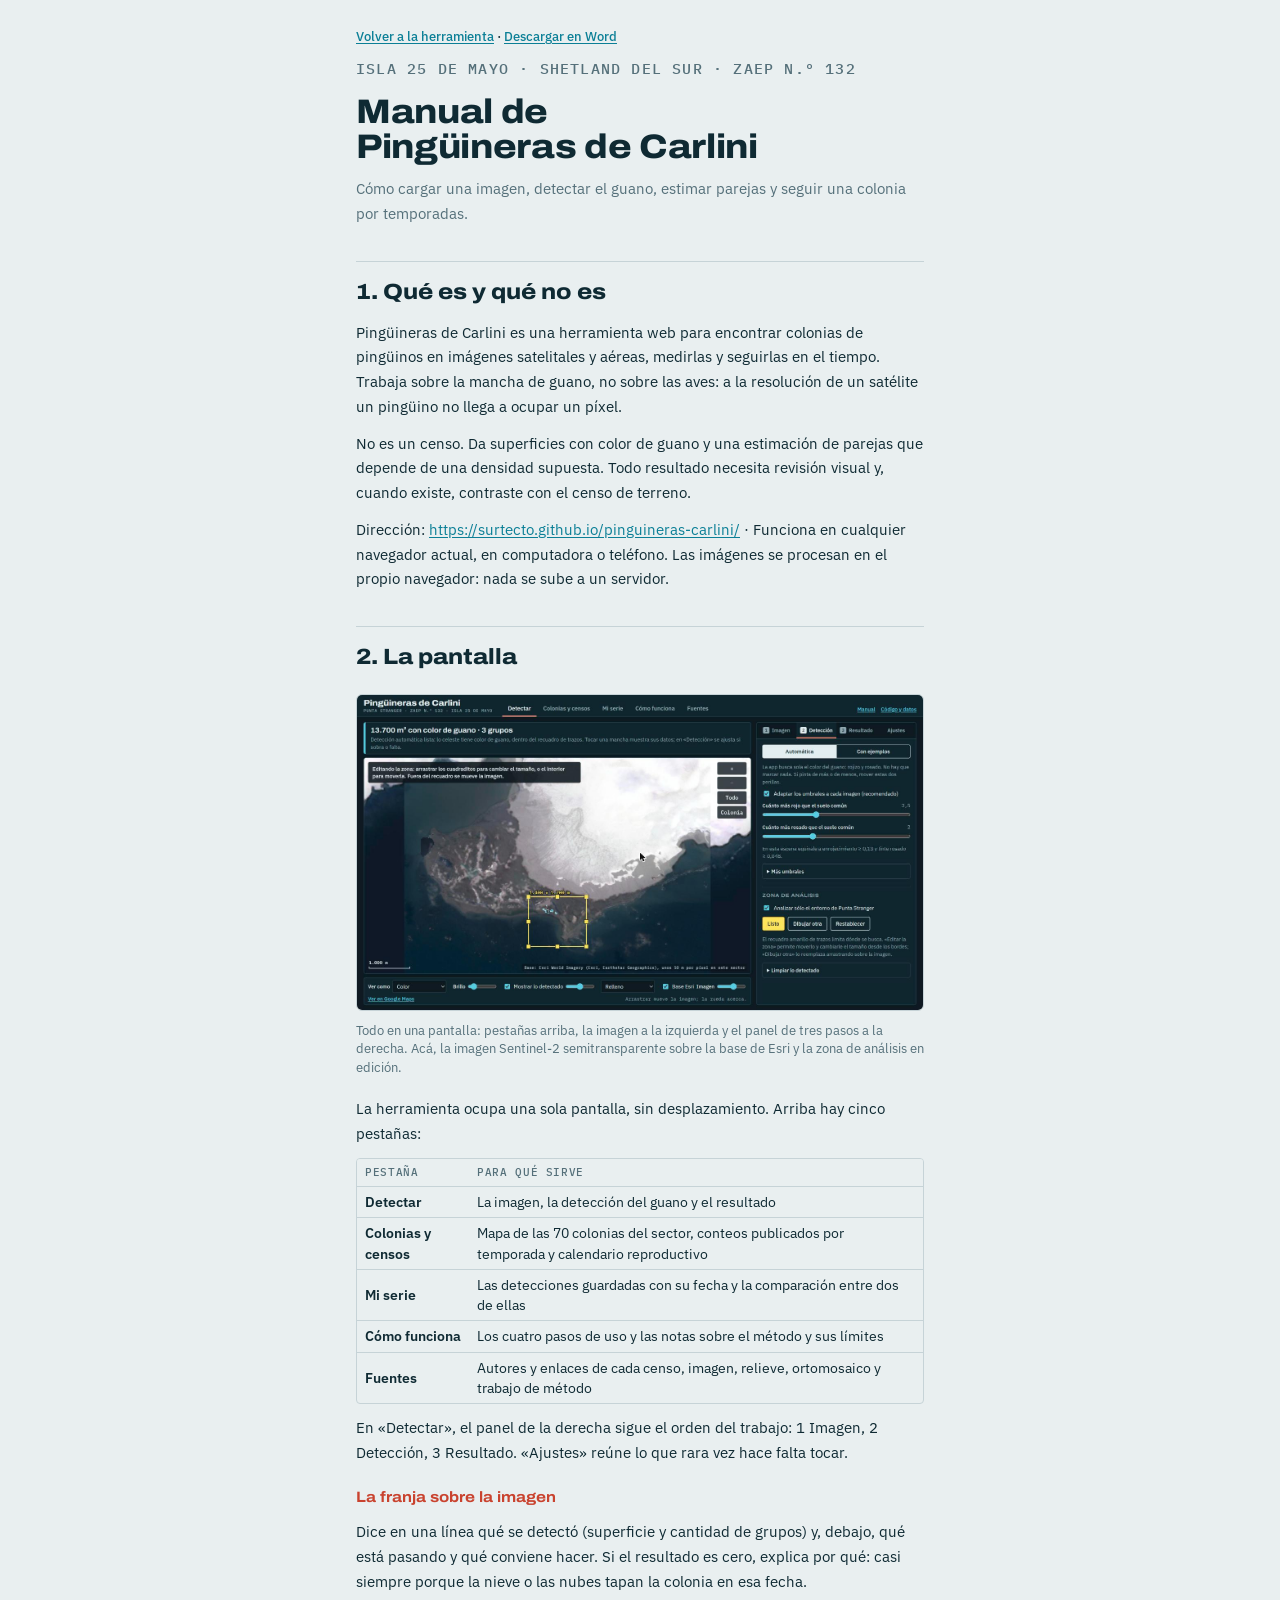
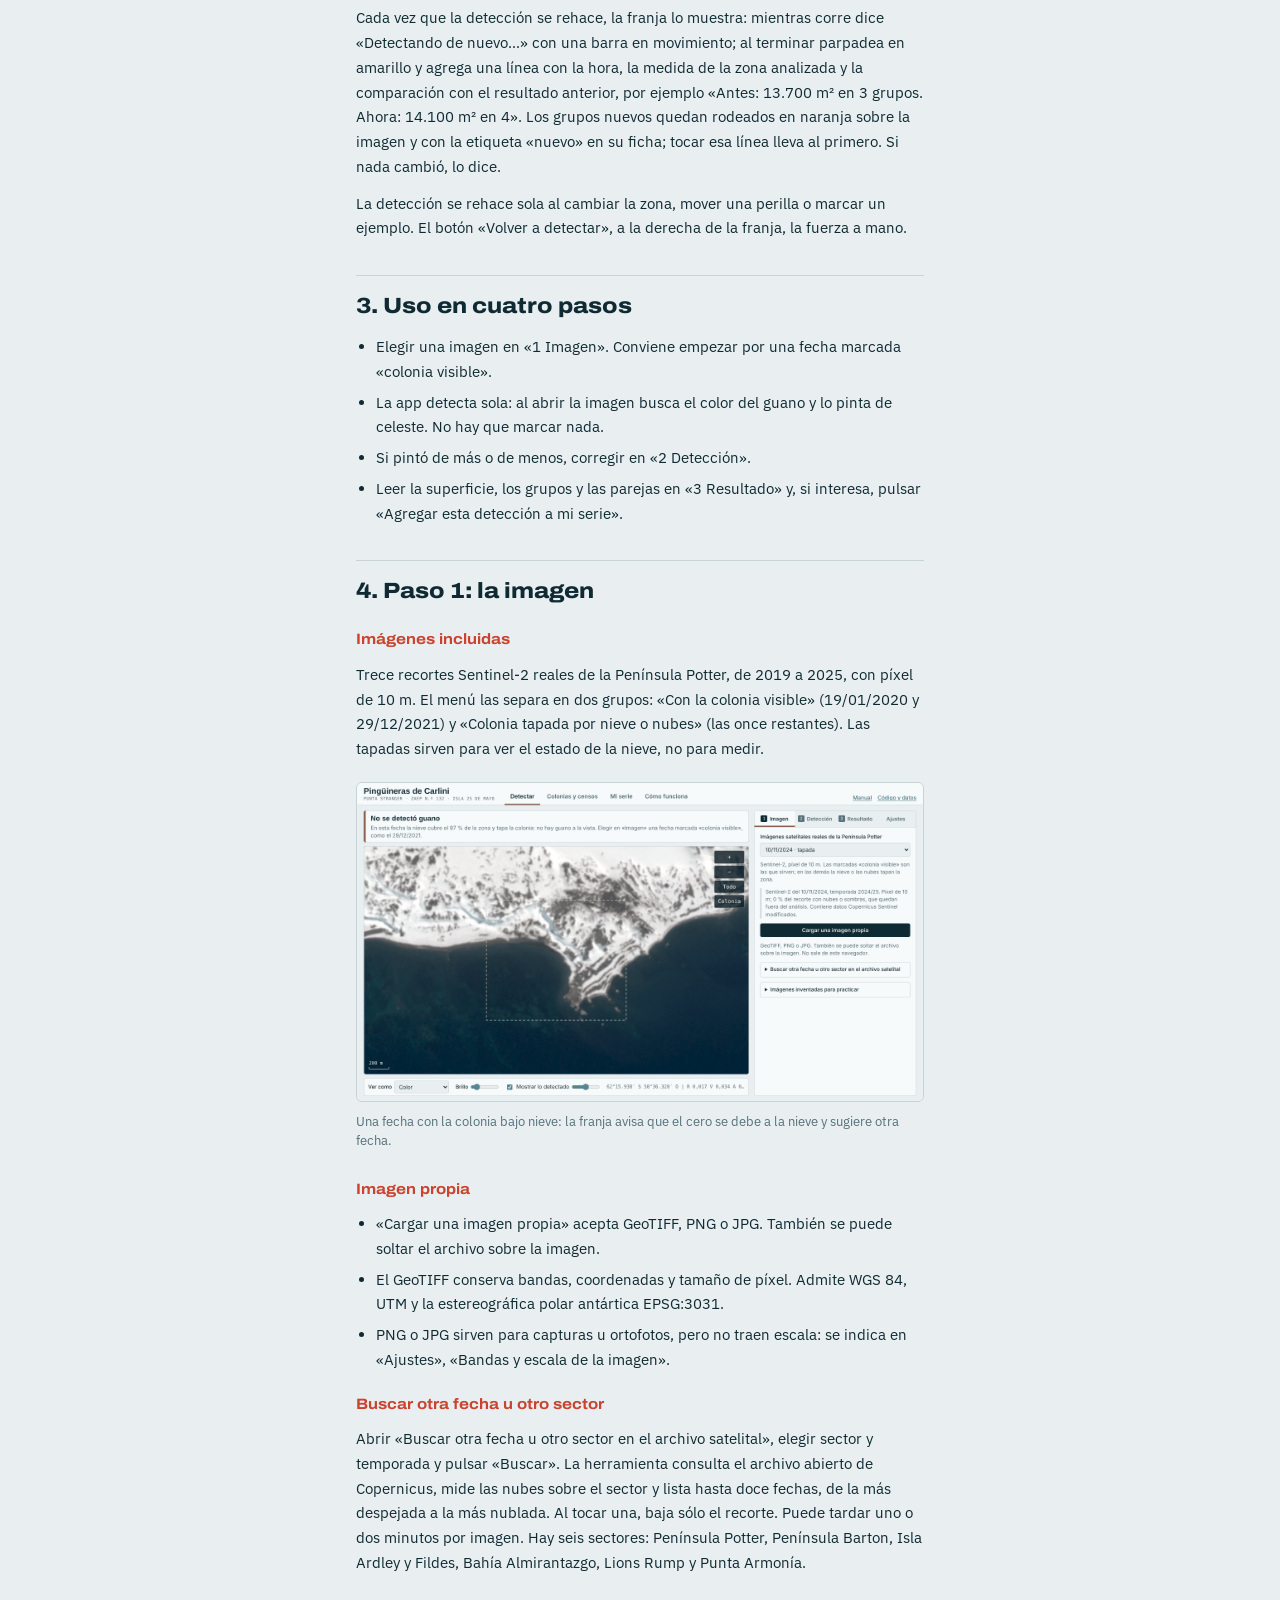
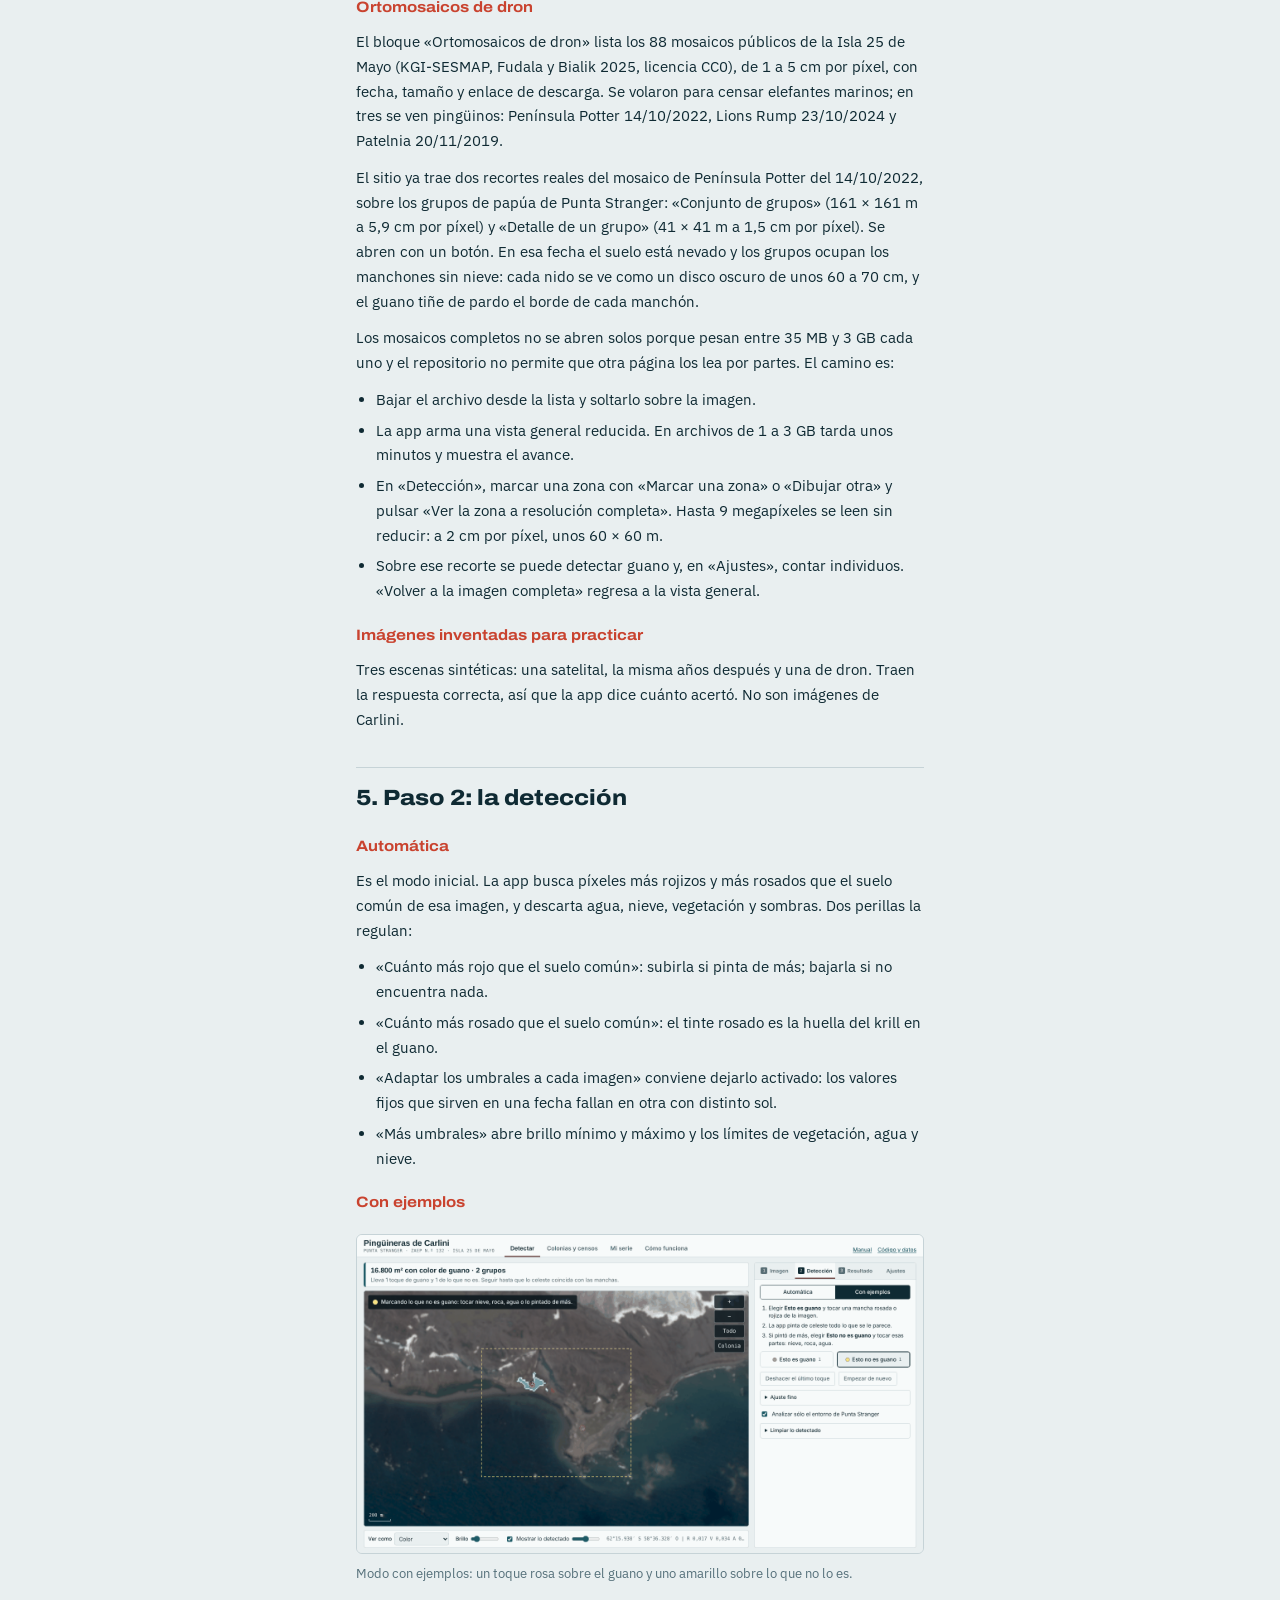
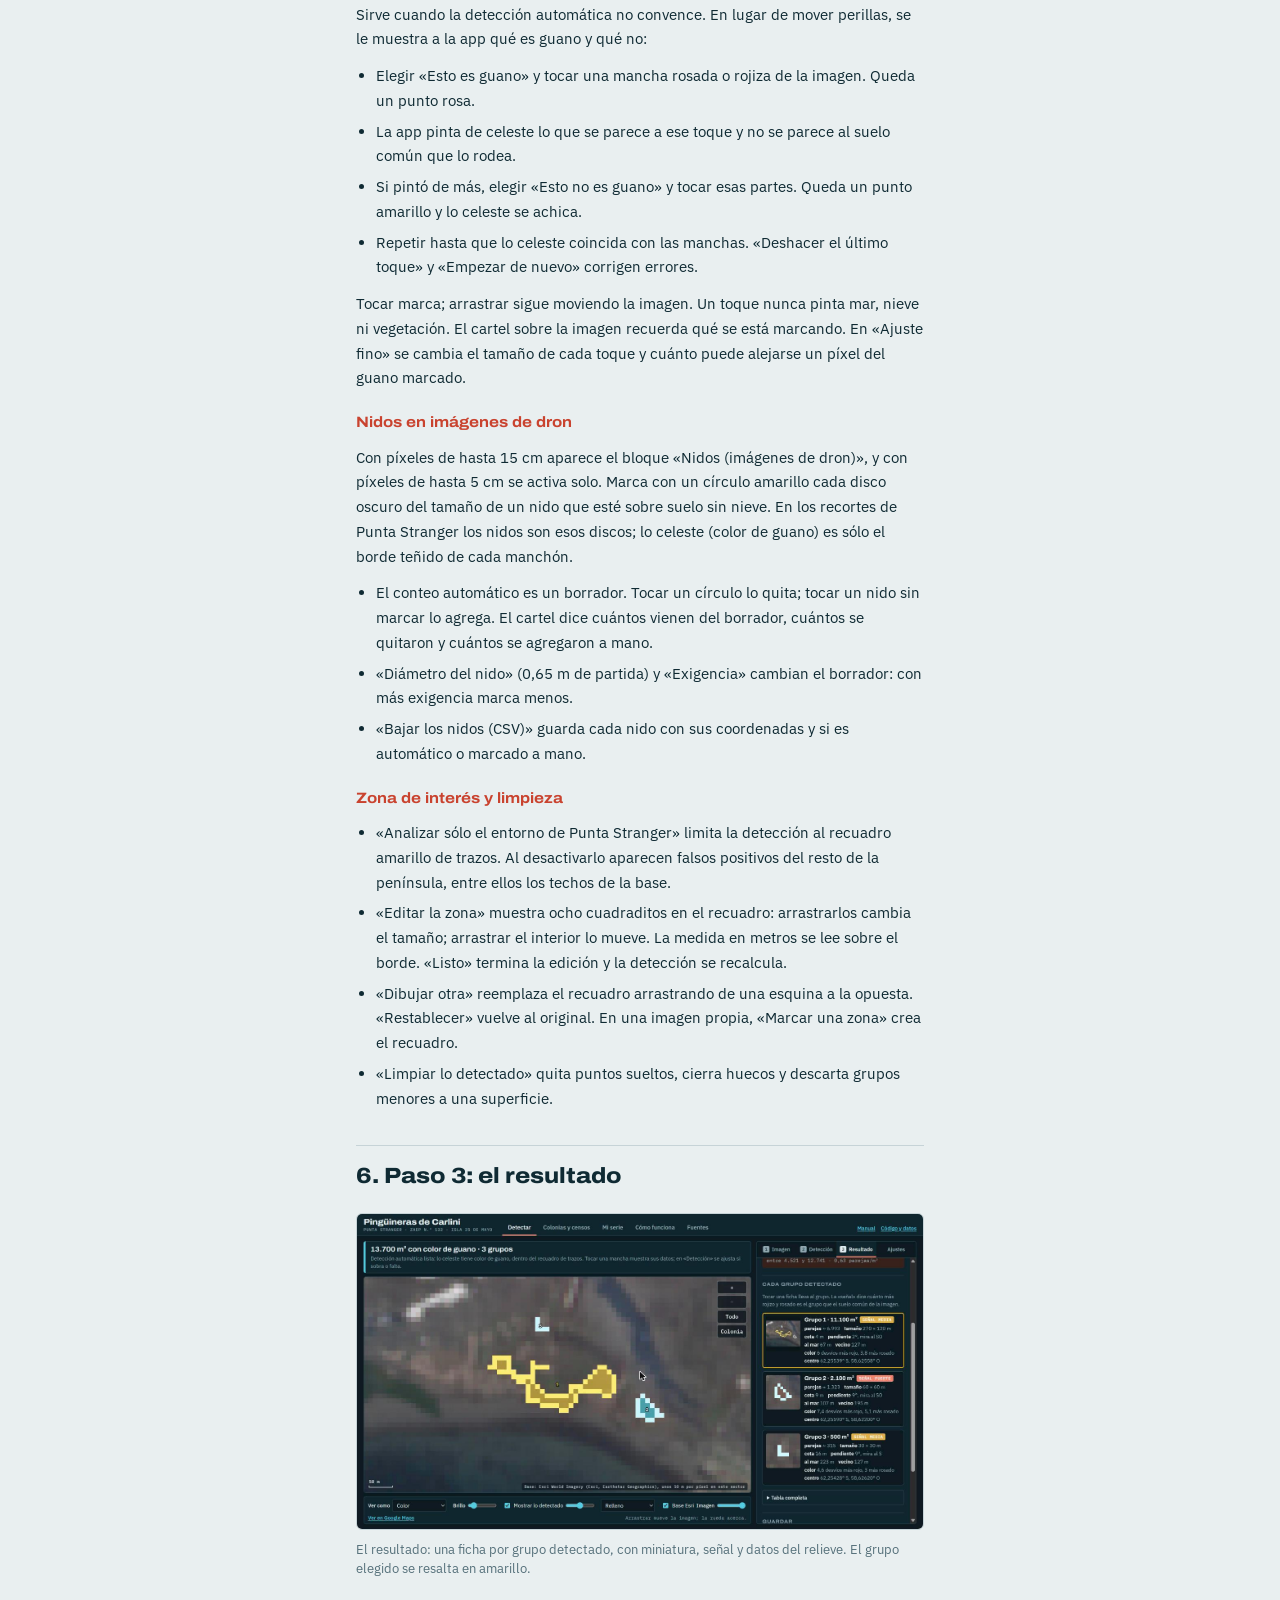
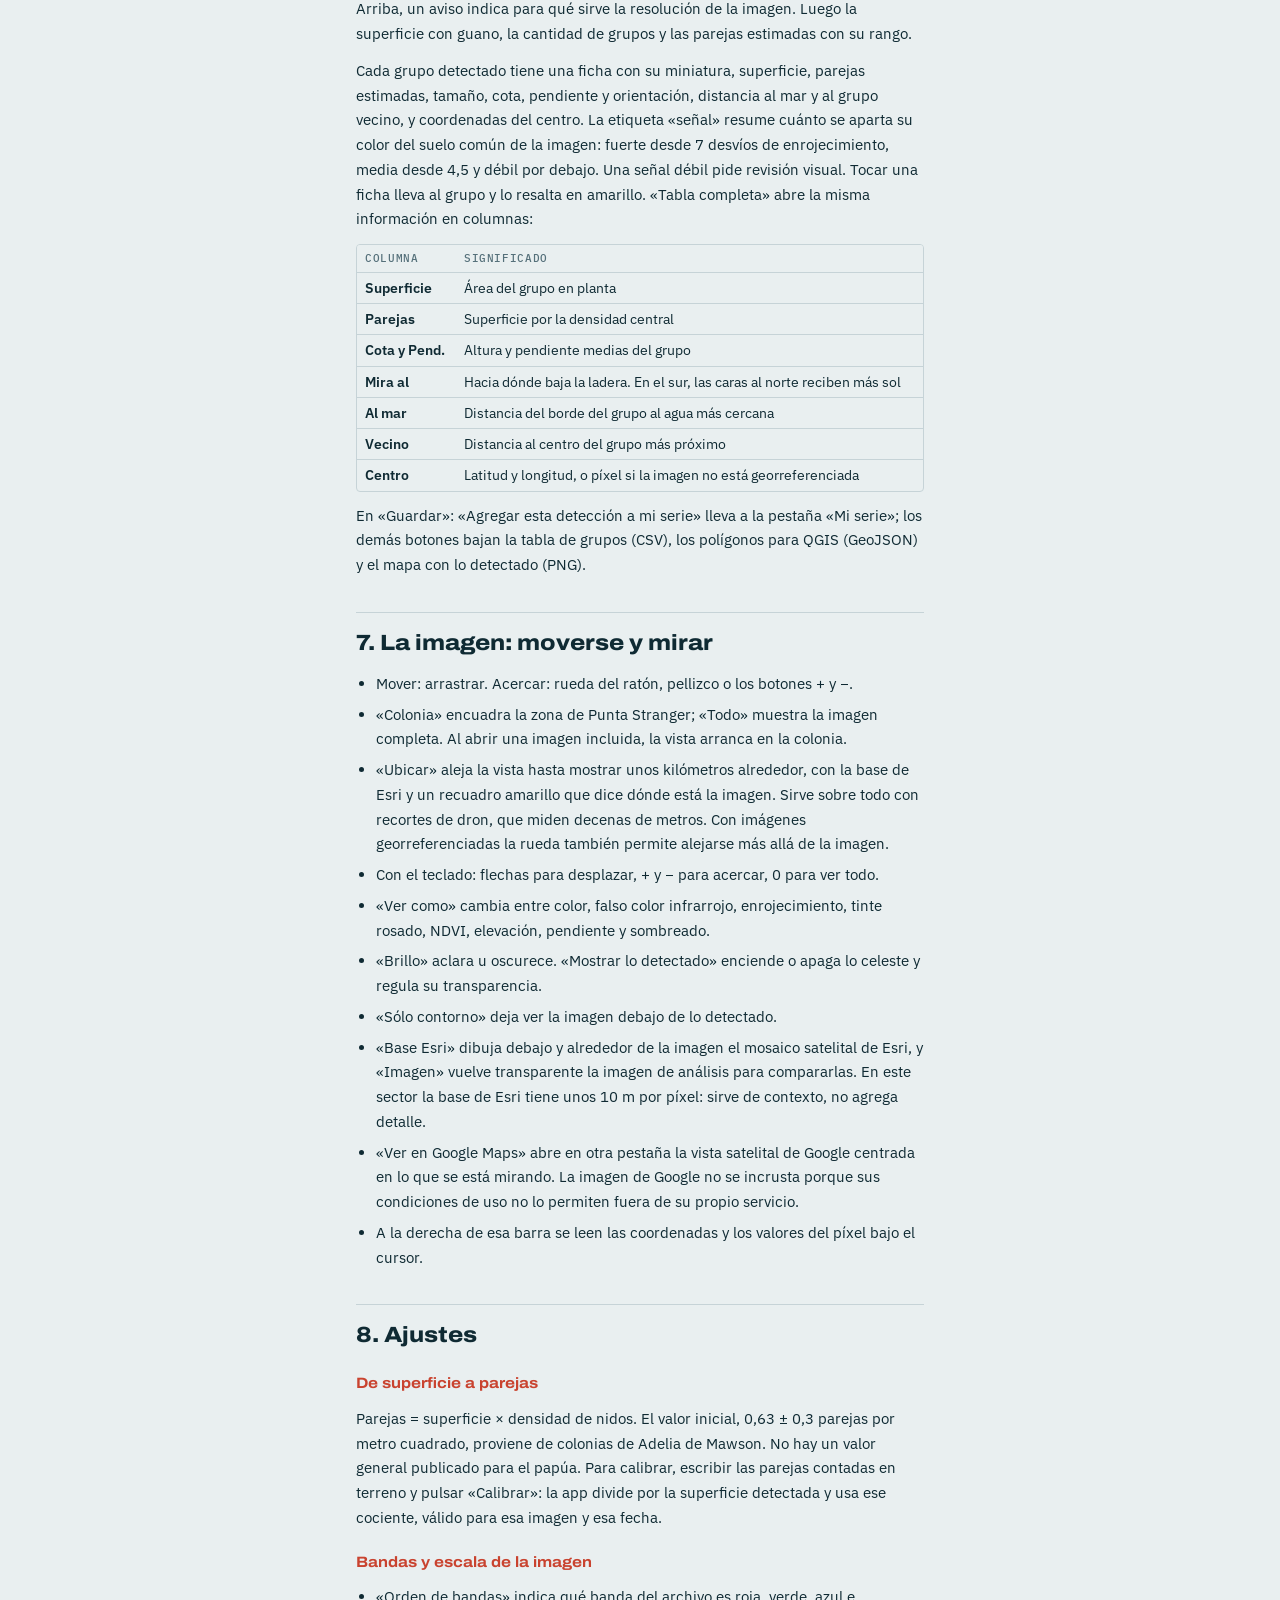
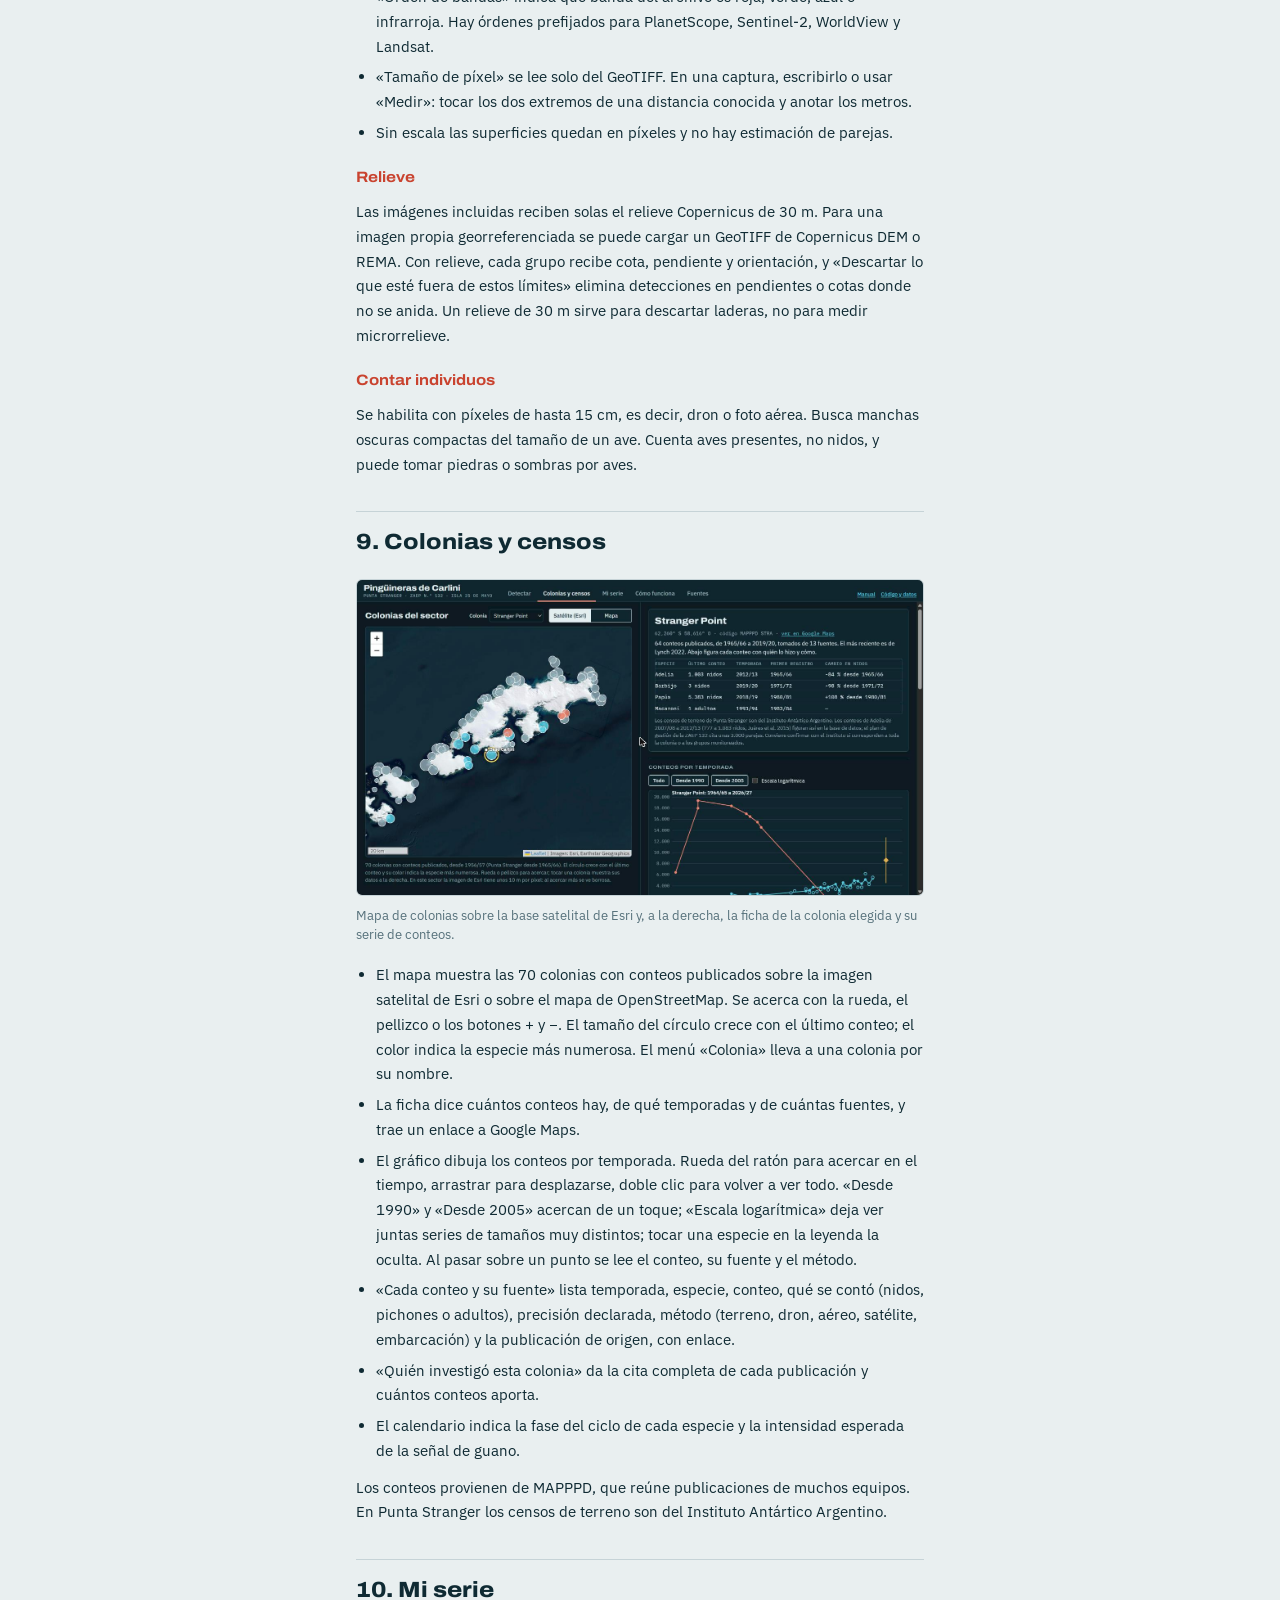
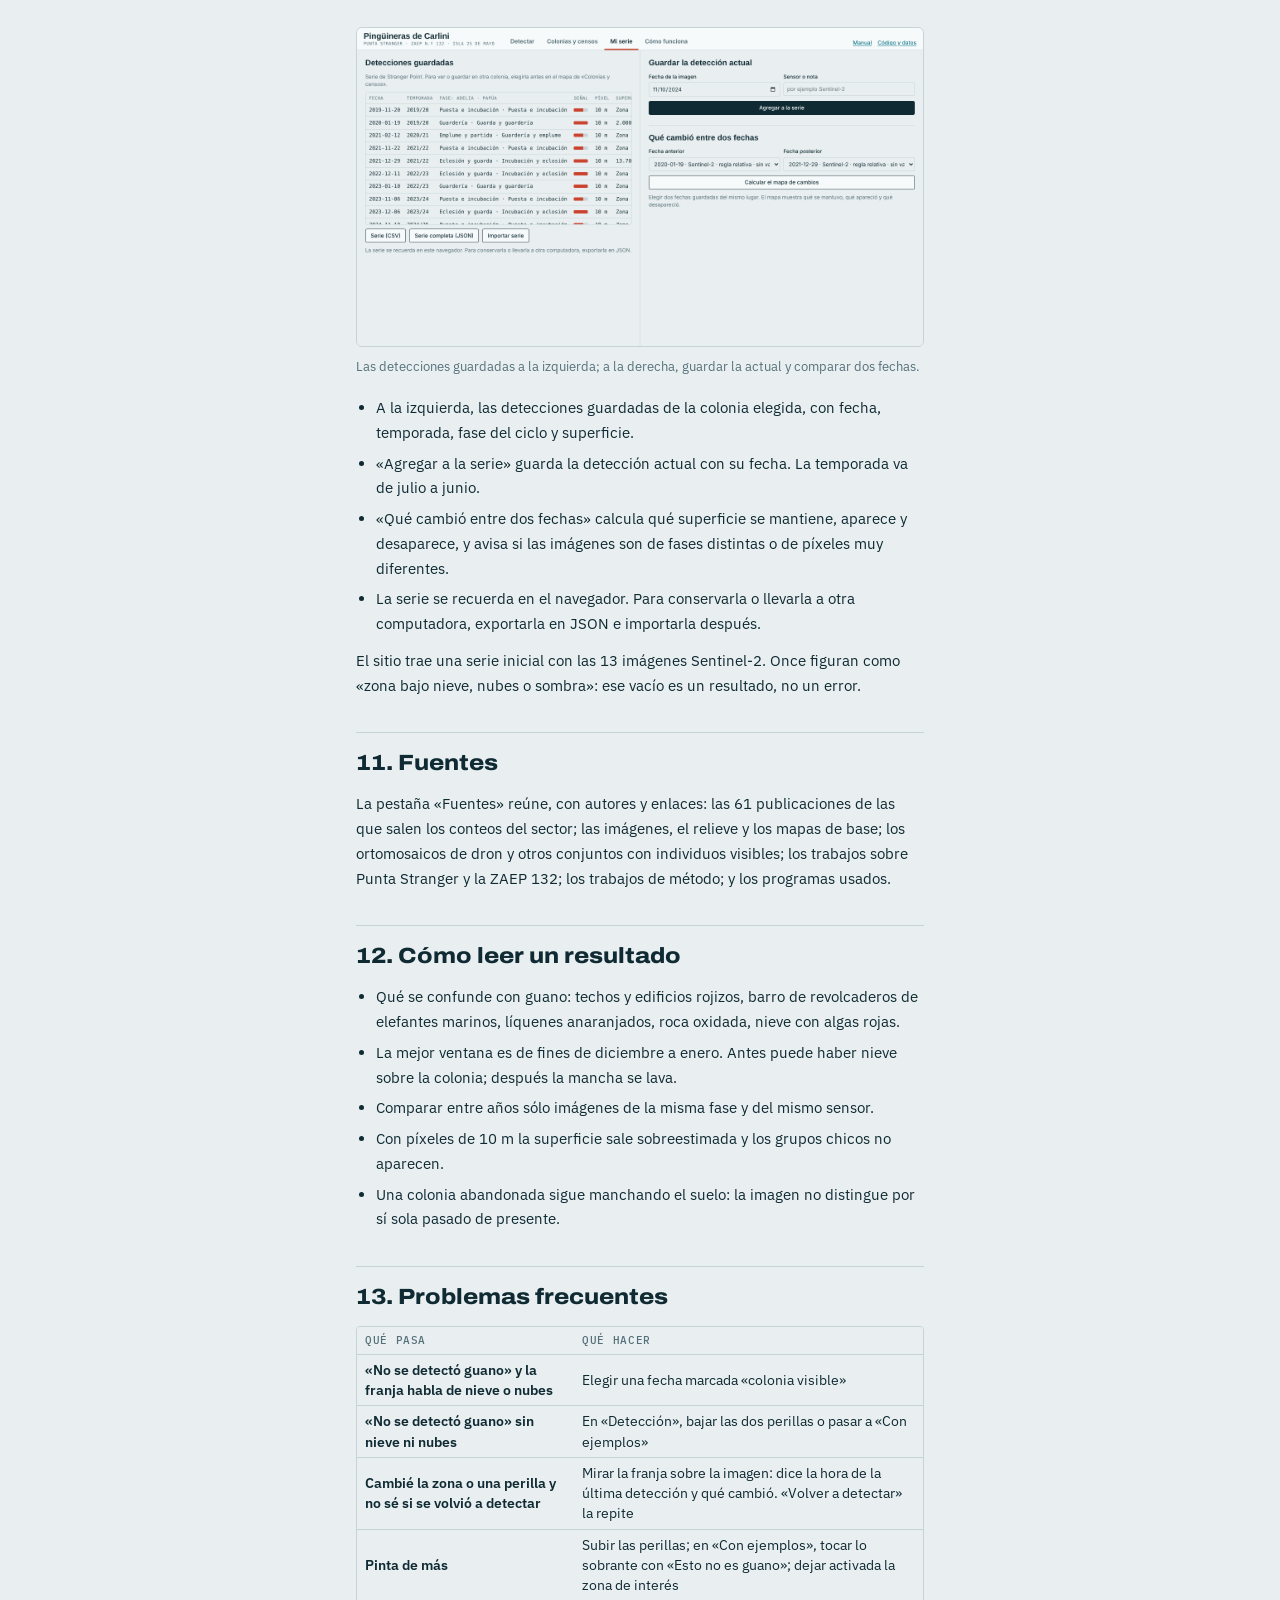
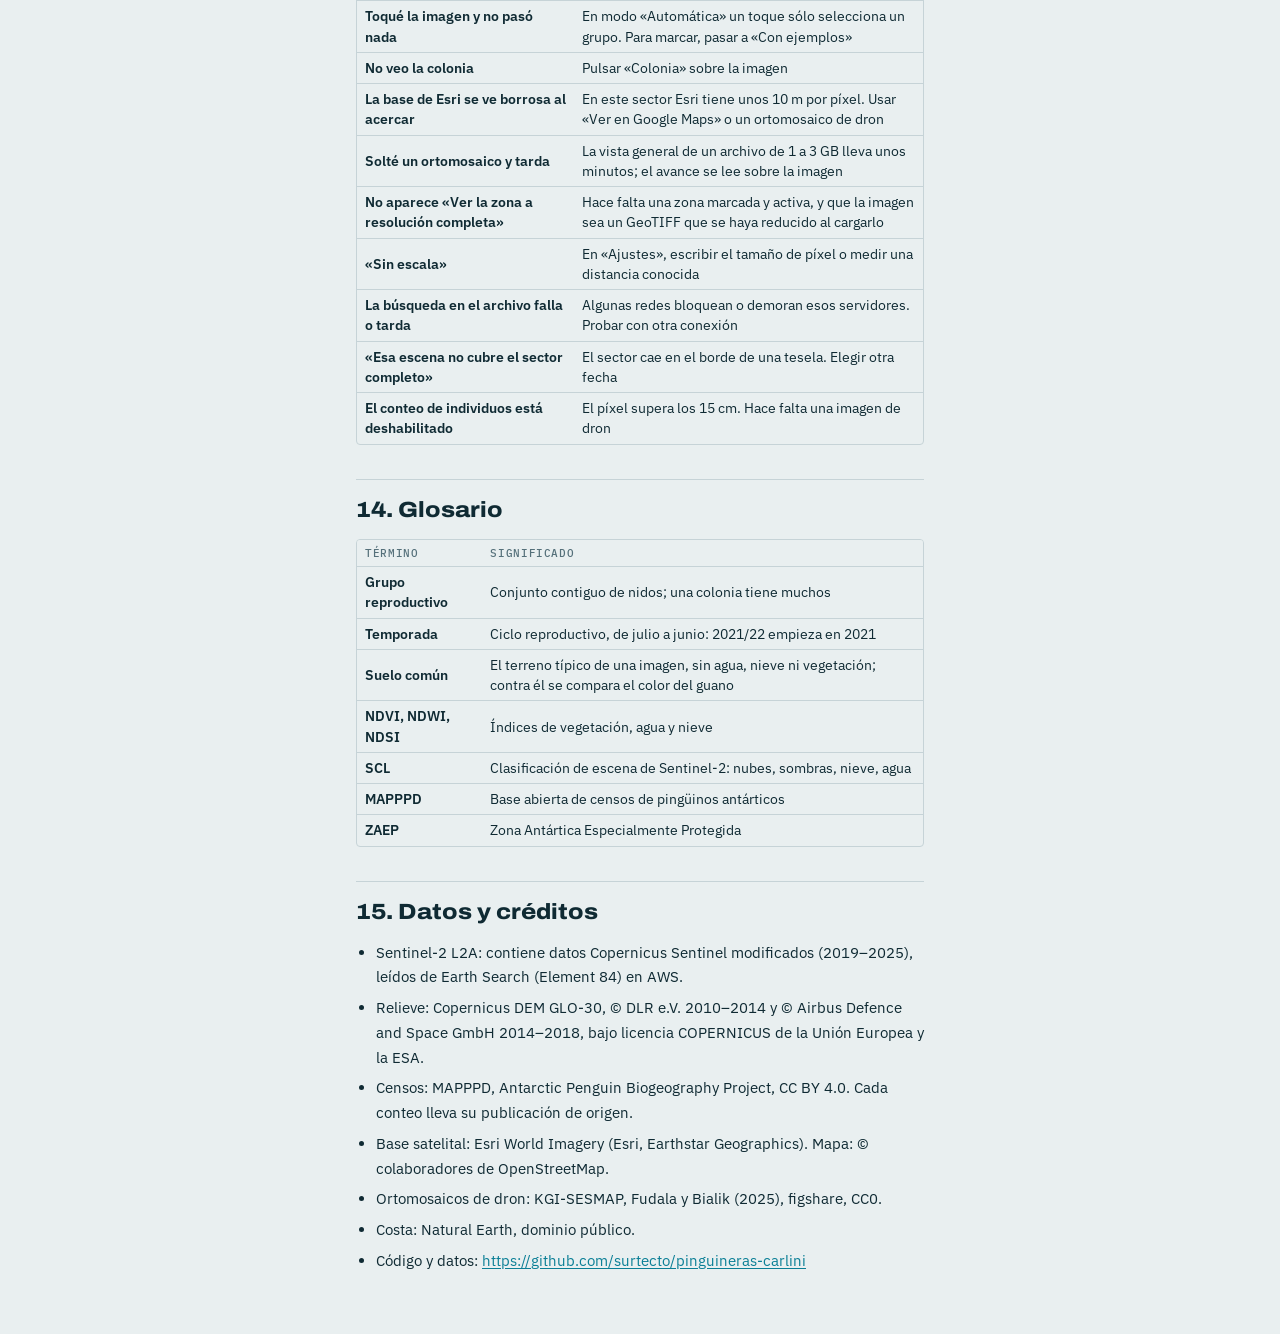
==== commit 1a0af593: "Imágenes de dron: modo de nidos con corrección a mano, botón Ubicar y zoom libre hacia afuera - Dete" ====
--- a/manual.html
+++ b/manual.html
@@ -2,7 +2,7 @@
 <html lang="es"><head><meta charset="utf-8"><meta name="viewport" content="width=device-width, initial-scale=1">
 <title>Manual de Pingüineras de Carlini</title>
 <link href="https://fonts.googleapis.com/css2?family=Archivo:wdth,wght@100..125,500..800&family=IBM+Plex+Mono:wght@400;500&family=IBM+Plex+Sans:wght@400;500;600&display=swap" rel="stylesheet">
-<link rel="stylesheet" href="style.css?v=7">
+<link rel="stylesheet" href="style.css?v=9">
 <style>
 .man { max-width: 76ch; margin: 0 auto; padding: 28px 20px 60px; display: flex; flex-direction: column; gap: 12px; }
 .man h1 { font-size: 34px; } .man h2 { font-size: 22px; font-weight: 800; margin-top: 22px; padding-top: 14px; border-top: 1px solid var(--line); } .man h3 { font-size: 15px; font-weight: 700; color: var(--krill); margin-top: 8px; }
@@ -55,6 +55,9 @@
 <p>Sirve cuando la detección automática no convence. En lugar de mover perillas, se le muestra a la app qué es guano y qué no:</p>
 <ul><li>Elegir «Esto es guano» y tocar una mancha rosada o rojiza de la imagen. Queda un punto rosa.</li><li>La app pinta de celeste lo que se parece a ese toque y no se parece al suelo común que lo rodea.</li><li>Si pintó de más, elegir «Esto no es guano» y tocar esas partes. Queda un punto amarillo y lo celeste se achica.</li><li>Repetir hasta que lo celeste coincida con las manchas. «Deshacer el último toque» y «Empezar de nuevo» corrigen errores.</li></ul>
 <p>Tocar marca; arrastrar sigue moviendo la imagen. Un toque nunca pinta mar, nieve ni vegetación. El cartel sobre la imagen recuerda qué se está marcando. En «Ajuste fino» se cambia el tamaño de cada toque y cuánto puede alejarse un píxel del guano marcado.</p>
+<h3>Nidos en imágenes de dron</h3>
+<p>Con píxeles de hasta 15 cm aparece el bloque «Nidos (imágenes de dron)», y con píxeles de hasta 5 cm se activa solo. Marca con un círculo amarillo cada disco oscuro del tamaño de un nido que esté sobre suelo sin nieve. En los recortes de Punta Stranger los nidos son esos discos; lo celeste (color de guano) es sólo el borde teñido de cada manchón.</p>
+<ul><li>El conteo automático es un borrador. Tocar un círculo lo quita; tocar un nido sin marcar lo agrega. El cartel dice cuántos vienen del borrador, cuántos se quitaron y cuántos se agregaron a mano.</li><li>«Diámetro del nido» (0,65 m de partida) y «Exigencia» cambian el borrador: con más exigencia marca menos.</li><li>«Bajar los nidos (CSV)» guarda cada nido con sus coordenadas y si es automático o marcado a mano.</li></ul>
 <h3>Zona de interés y limpieza</h3>
 <ul><li>«Analizar sólo el entorno de Punta Stranger» limita la detección al recuadro amarillo de trazos. Al desactivarlo aparecen falsos positivos del resto de la península, entre ellos los techos de la base.</li><li>«Editar la zona» muestra ocho cuadraditos en el recuadro: arrastrarlos cambia el tamaño; arrastrar el interior lo mueve. La medida en metros se lee sobre el borde. «Listo» termina la edición y la detección se recalcula.</li><li>«Dibujar otra» reemplaza el recuadro arrastrando de una esquina a la opuesta. «Restablecer» vuelve al original. En una imagen propia, «Marcar una zona» crea el recuadro.</li><li>«Limpiar lo detectado» quita puntos sueltos, cierra huecos y descarta grupos menores a una superficie.</li></ul>
 <h2>6. Paso 3: el resultado</h2>
@@ -64,7 +67,7 @@
 <div class="tw"><table><thead><tr><th>Columna</th><th>Significado</th></tr></thead><tbody><tr><td>Superficie</td><td>Área del grupo en planta</td></tr><tr><td>Parejas</td><td>Superficie por la densidad central</td></tr><tr><td>Cota y Pend.</td><td>Altura y pendiente medias del grupo</td></tr><tr><td>Mira al</td><td>Hacia dónde baja la ladera. En el sur, las caras al norte reciben más sol</td></tr><tr><td>Al mar</td><td>Distancia del borde del grupo al agua más cercana</td></tr><tr><td>Vecino</td><td>Distancia al centro del grupo más próximo</td></tr><tr><td>Centro</td><td>Latitud y longitud, o píxel si la imagen no está georreferenciada</td></tr></tbody></table></div>
 <p>En «Guardar»: «Agregar esta detección a mi serie» lleva a la pestaña «Mi serie»; los demás botones bajan la tabla de grupos (CSV), los polígonos para QGIS (GeoJSON) y el mapa con lo detectado (PNG).</p>
 <h2>7. La imagen: moverse y mirar</h2>
-<ul><li>Mover: arrastrar. Acercar: rueda del ratón, pellizco o los botones + y −.</li><li>«Colonia» encuadra la zona de Punta Stranger; «Todo» muestra la imagen completa. Al abrir una imagen incluida, la vista arranca en la colonia.</li><li>Con el teclado: flechas para desplazar, + y − para acercar, 0 para ver todo.</li><li>«Ver como» cambia entre color, falso color infrarrojo, enrojecimiento, tinte rosado, NDVI, elevación, pendiente y sombreado.</li><li>«Brillo» aclara u oscurece. «Mostrar lo detectado» enciende o apaga lo celeste y regula su transparencia.</li><li>«Sólo contorno» deja ver la imagen debajo de lo detectado.</li><li>«Base Esri» dibuja debajo y alrededor de la imagen el mosaico satelital de Esri, y «Imagen» vuelve transparente la imagen de análisis para compararlas. En este sector la base de Esri tiene unos 10 m por píxel: sirve de contexto, no agrega detalle.</li><li>«Ver en Google Maps» abre en otra pestaña la vista satelital de Google centrada en lo que se está mirando. La imagen de Google no se incrusta porque sus condiciones de uso no lo permiten fuera de su propio servicio.</li><li>A la derecha de esa barra se leen las coordenadas y los valores del píxel bajo el cursor.</li></ul>
+<ul><li>Mover: arrastrar. Acercar: rueda del ratón, pellizco o los botones + y −.</li><li>«Colonia» encuadra la zona de Punta Stranger; «Todo» muestra la imagen completa. Al abrir una imagen incluida, la vista arranca en la colonia.</li><li>«Ubicar» aleja la vista hasta mostrar unos kilómetros alrededor, con la base de Esri y un recuadro amarillo que dice dónde está la imagen. Sirve sobre todo con recortes de dron, que miden decenas de metros. Con imágenes georreferenciadas la rueda también permite alejarse más allá de la imagen.</li><li>Con el teclado: flechas para desplazar, + y − para acercar, 0 para ver todo.</li><li>«Ver como» cambia entre color, falso color infrarrojo, enrojecimiento, tinte rosado, NDVI, elevación, pendiente y sombreado.</li><li>«Brillo» aclara u oscurece. «Mostrar lo detectado» enciende o apaga lo celeste y regula su transparencia.</li><li>«Sólo contorno» deja ver la imagen debajo de lo detectado.</li><li>«Base Esri» dibuja debajo y alrededor de la imagen el mosaico satelital de Esri, y «Imagen» vuelve transparente la imagen de análisis para compararlas. En este sector la base de Esri tiene unos 10 m por píxel: sirve de contexto, no agrega detalle.</li><li>«Ver en Google Maps» abre en otra pestaña la vista satelital de Google centrada en lo que se está mirando. La imagen de Google no se incrusta porque sus condiciones de uso no lo permiten fuera de su propio servicio.</li><li>A la derecha de esa barra se leen las coordenadas y los valores del píxel bajo el cursor.</li></ul>
 <h2>8. Ajustes</h2>
 <h3>De superficie a parejas</h3>
 <p>Parejas = superficie × densidad de nidos. El valor inicial, 0,63 ± 0,3 parejas por metro cuadrado, proviene de colonias de Adelia de Mawson. No hay un valor general publicado para el papúa. Para calibrar, escribir las parejas contadas en terreno y pulsar «Calibrar»: la app divide por la superficie detectada y usa ese cociente, válido para esa imagen y esa fecha.</p>
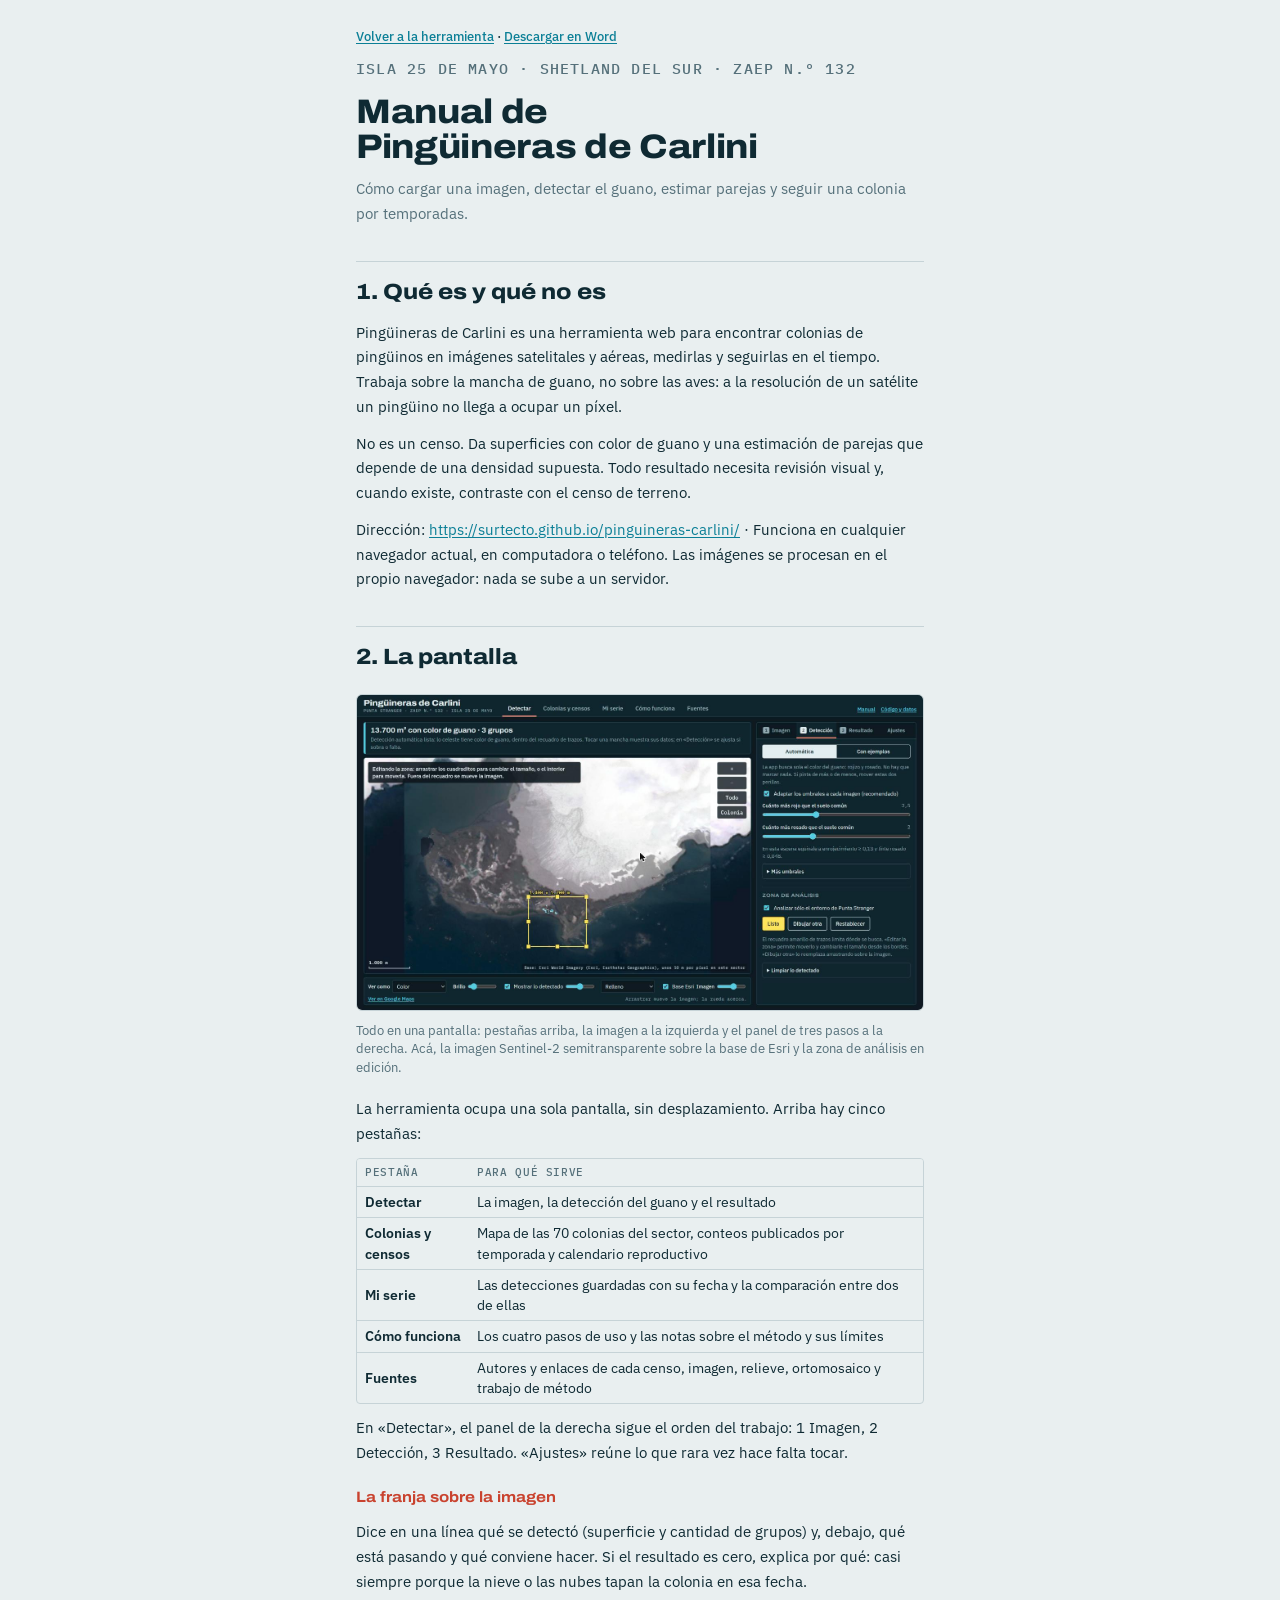
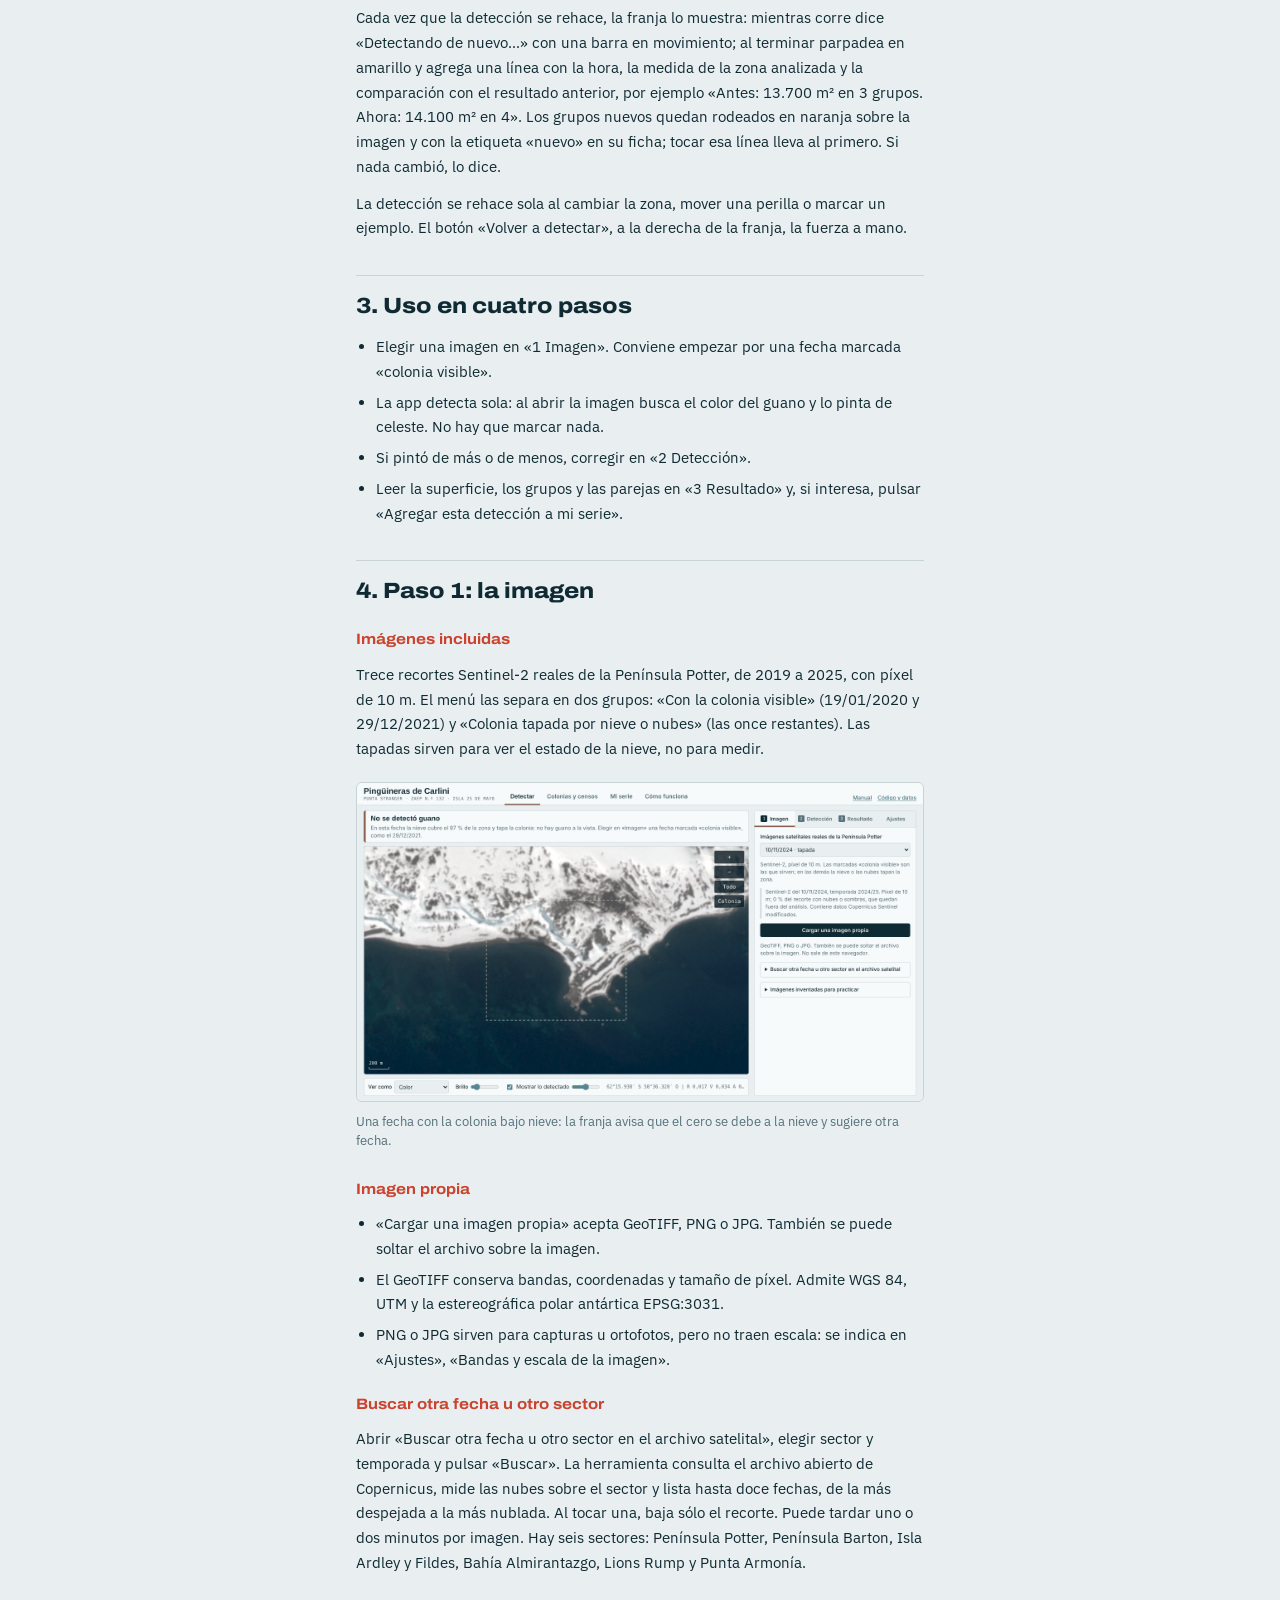
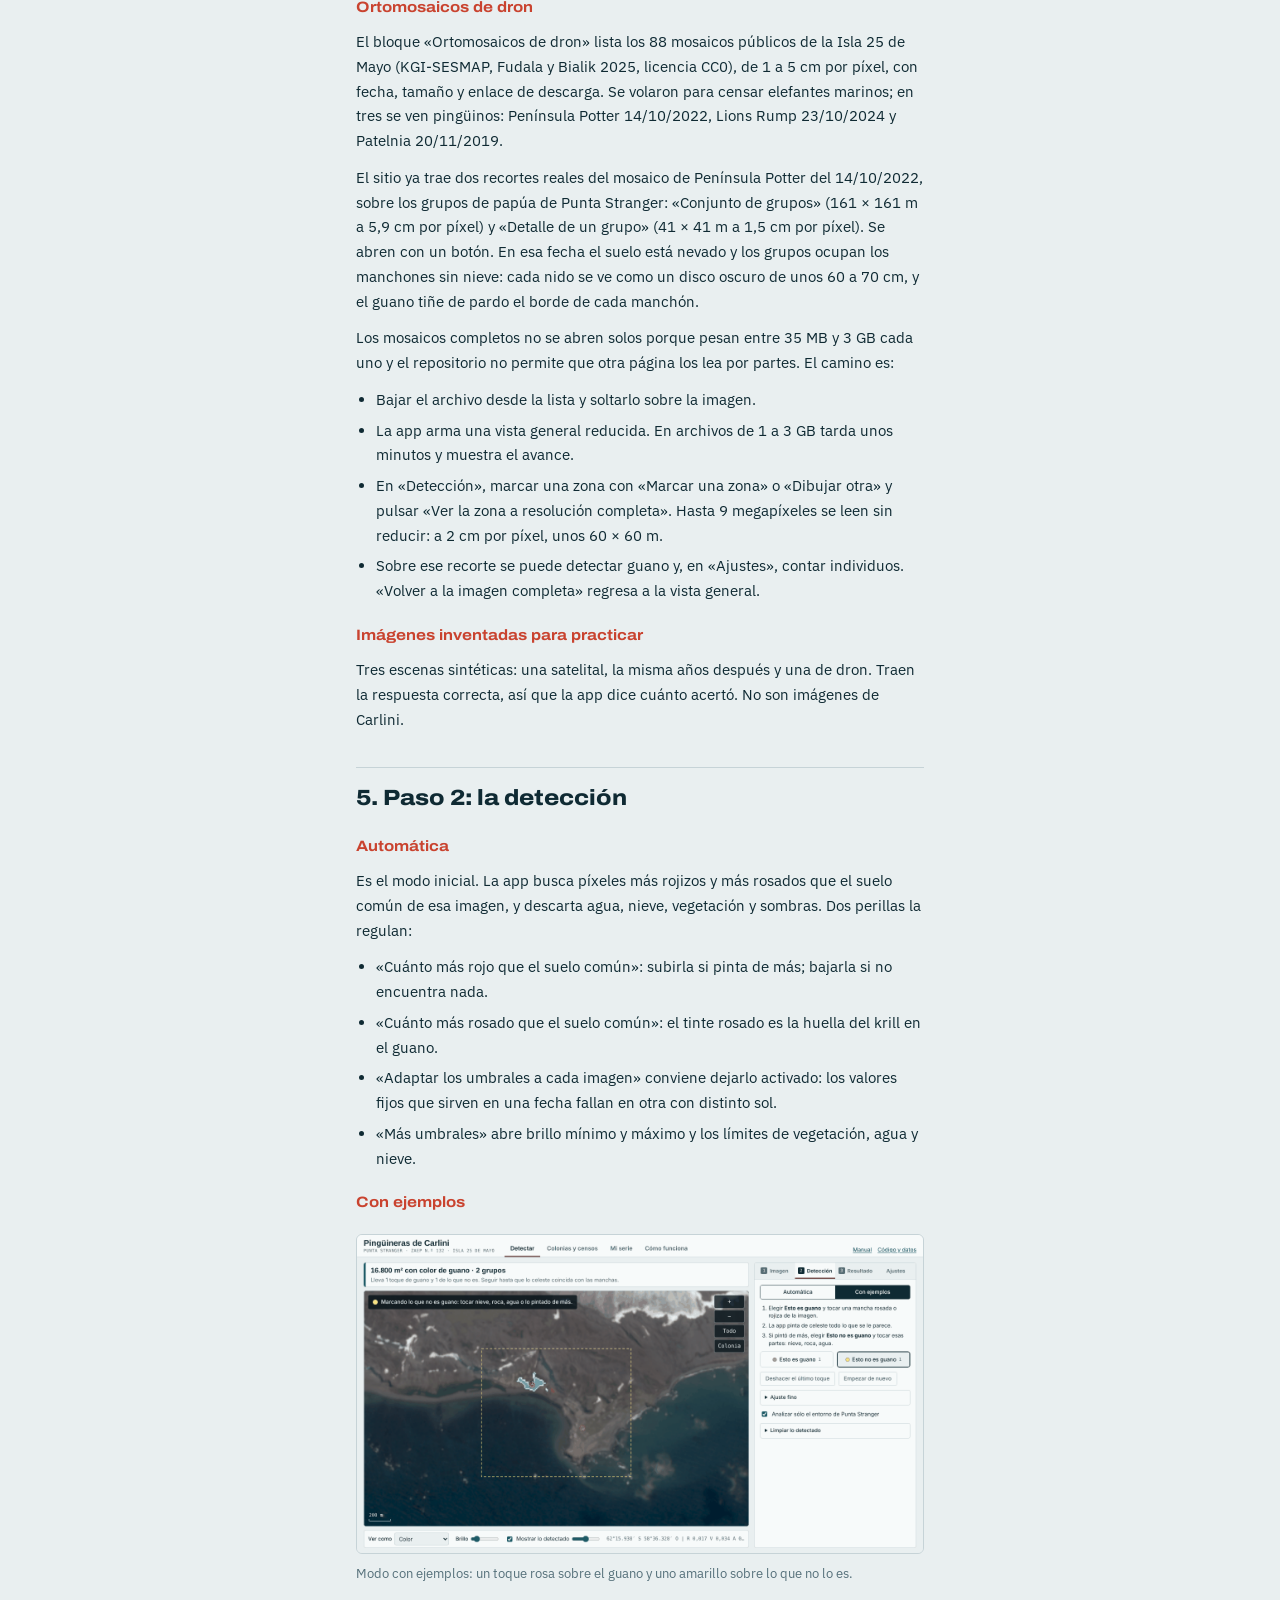
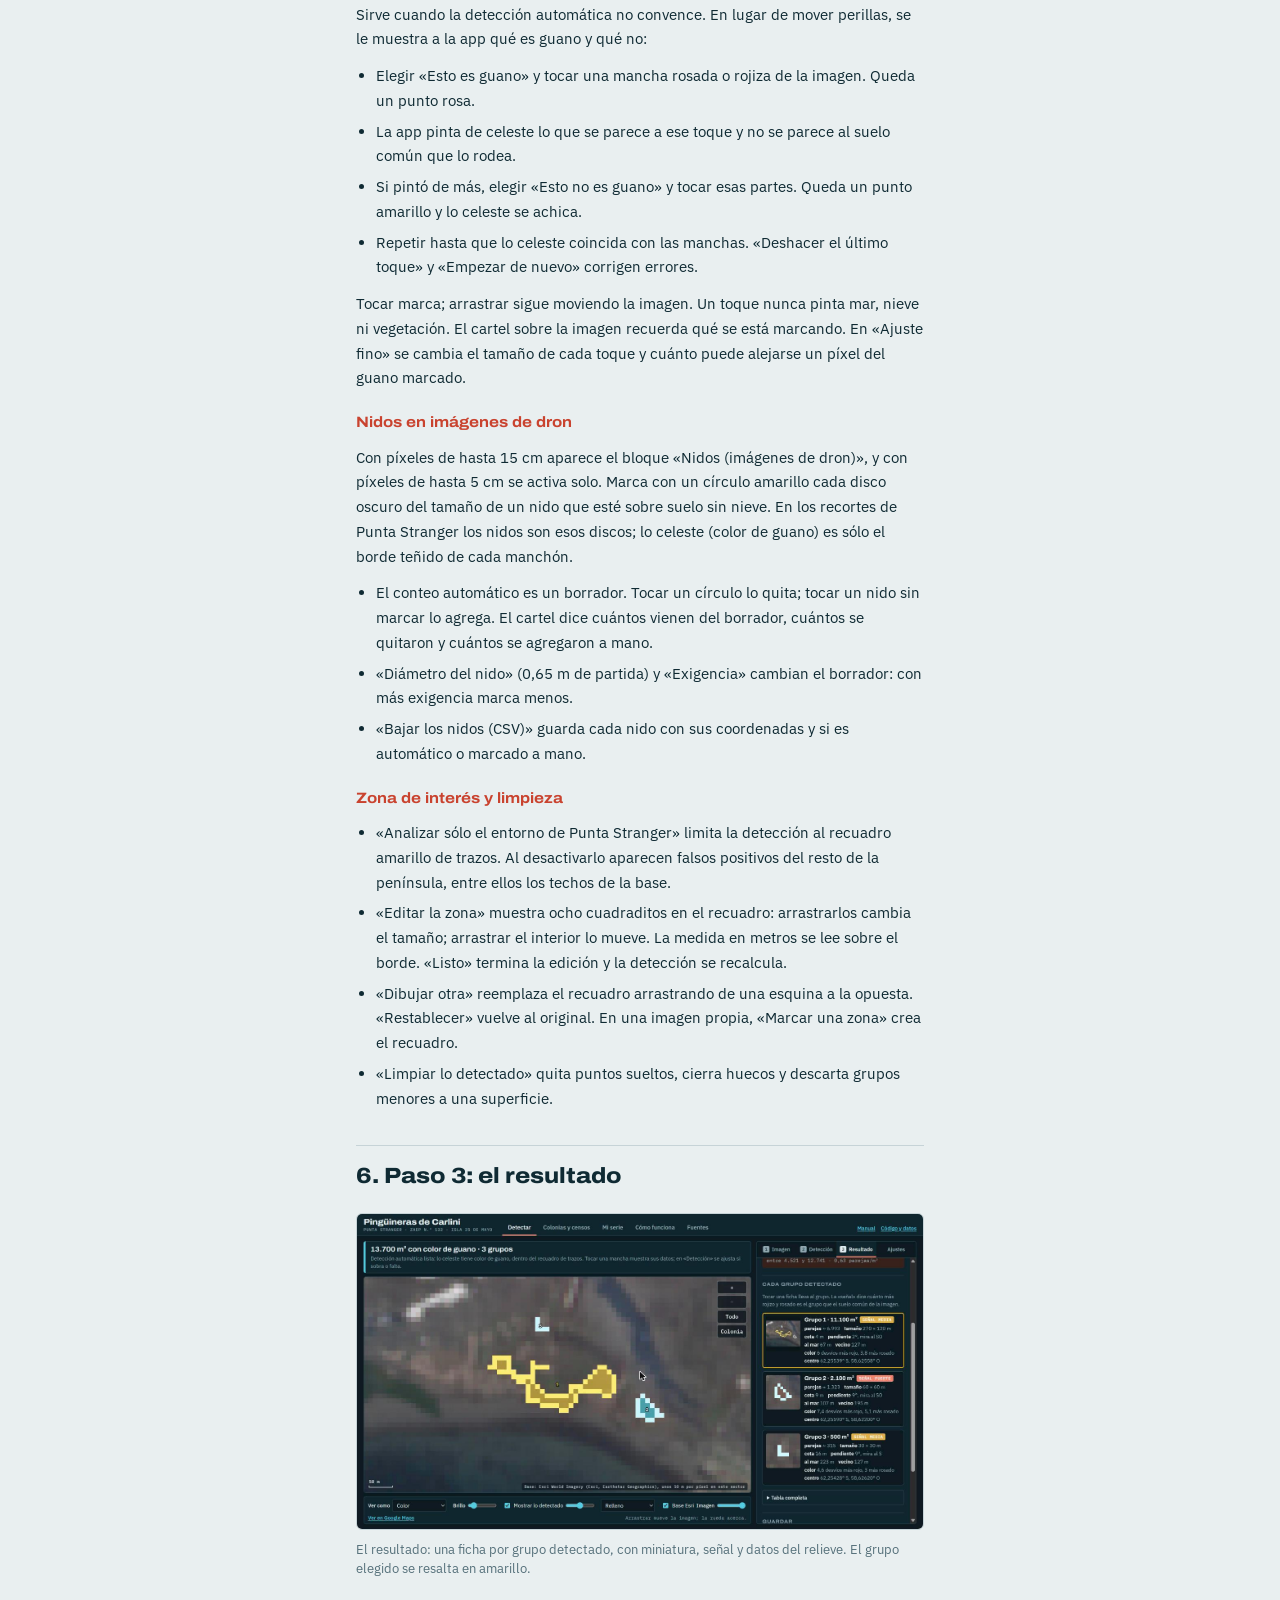
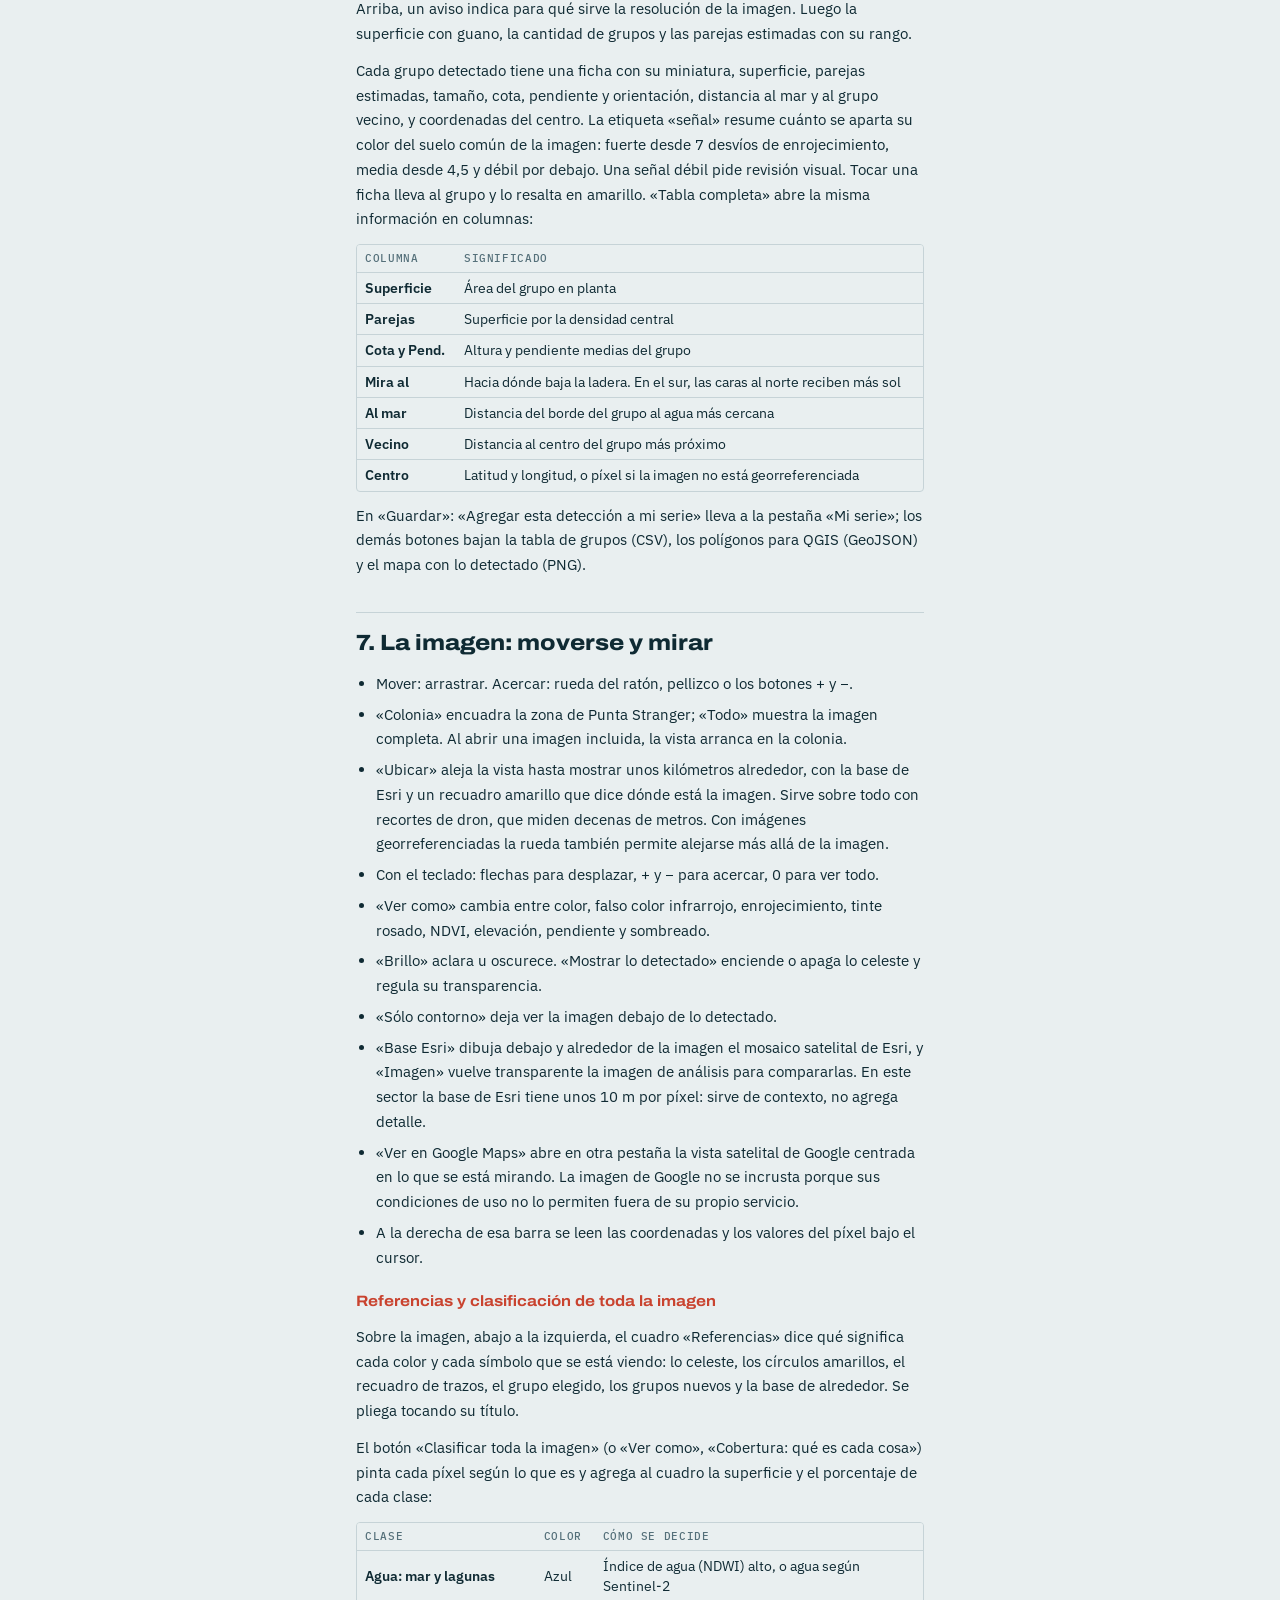
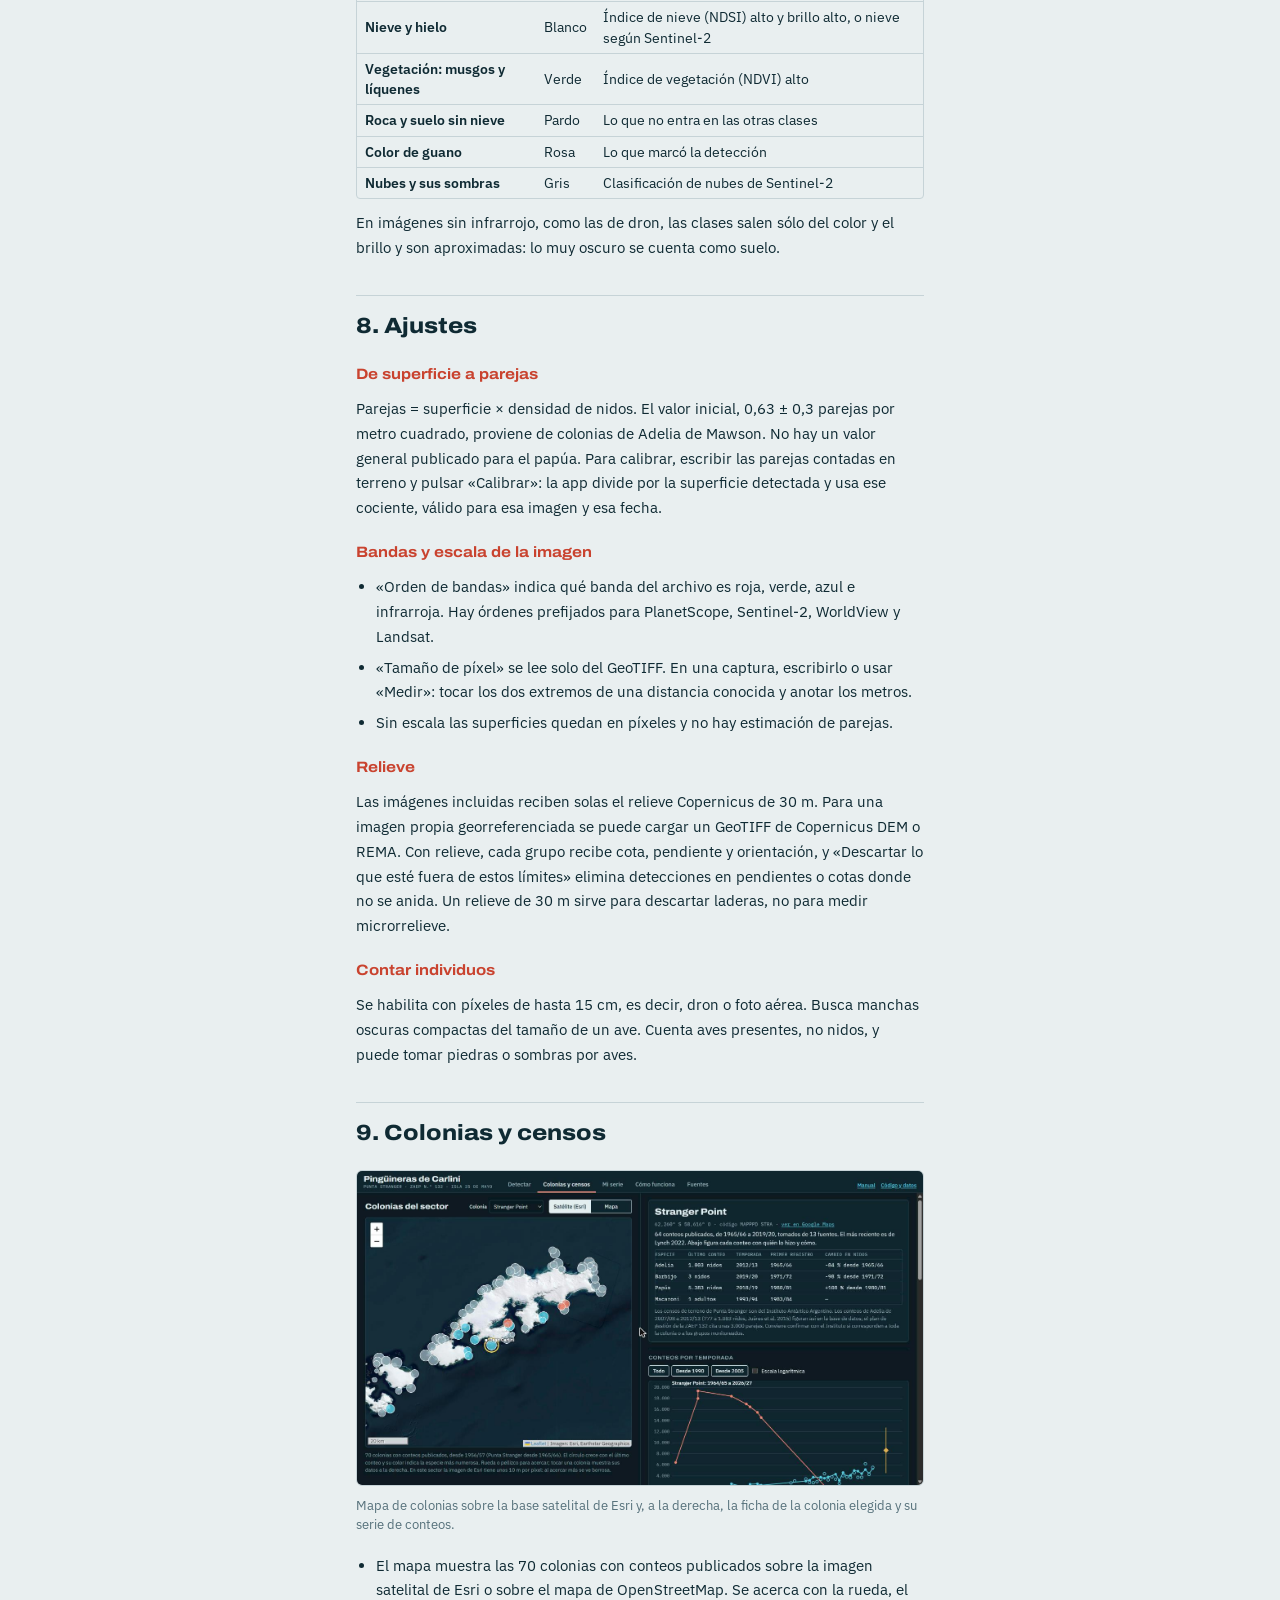
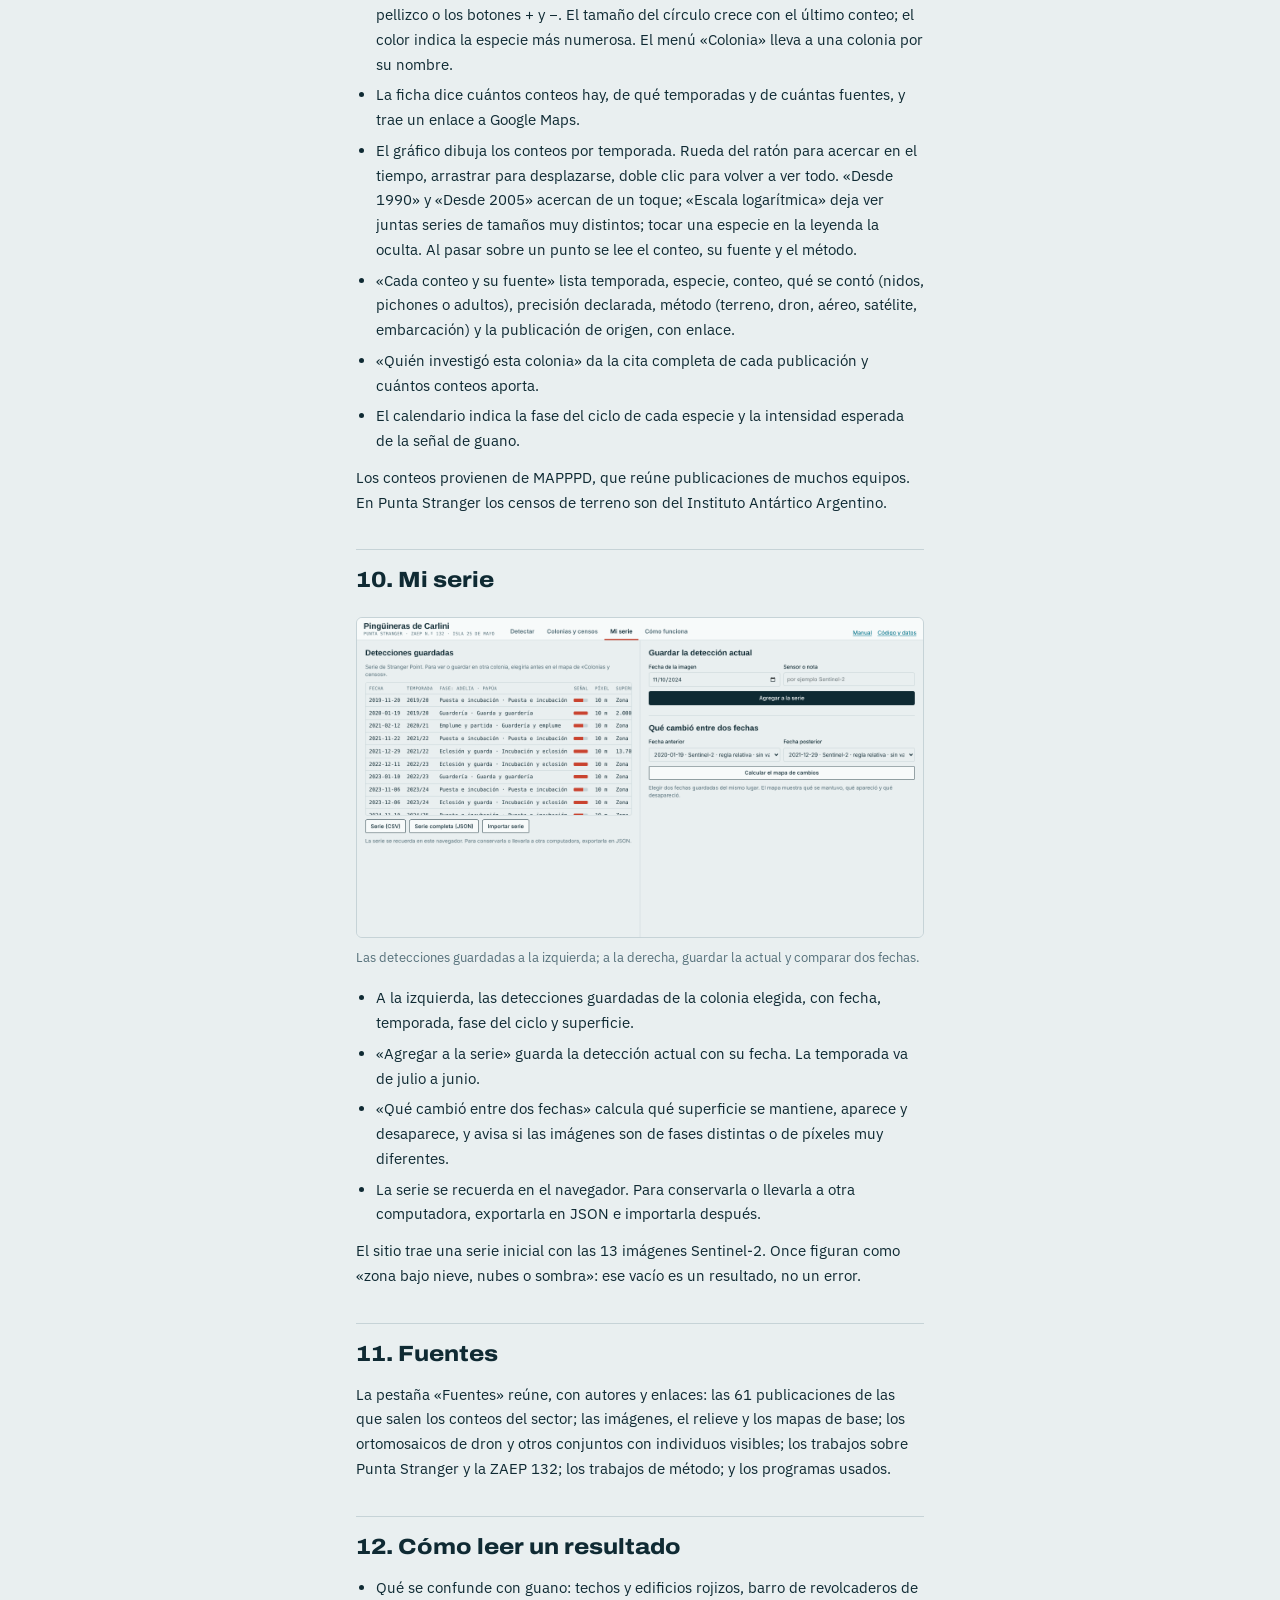
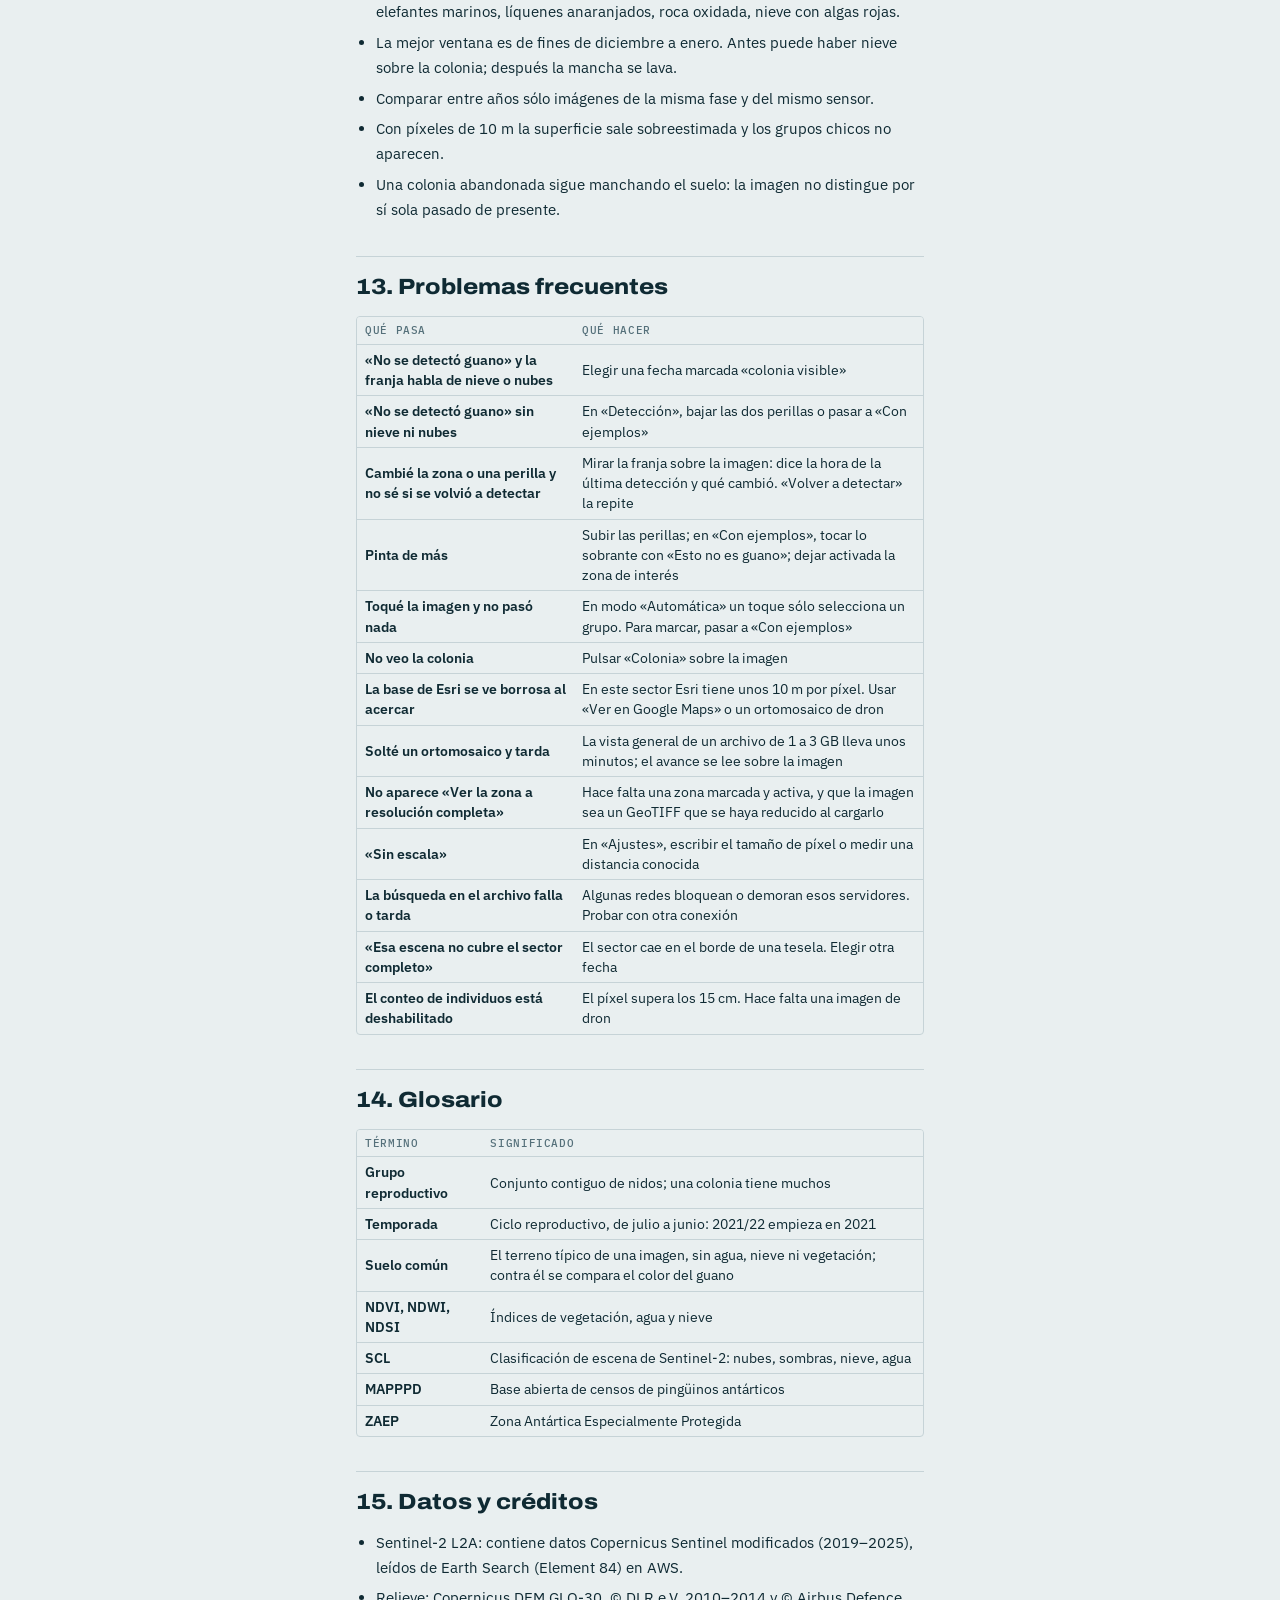
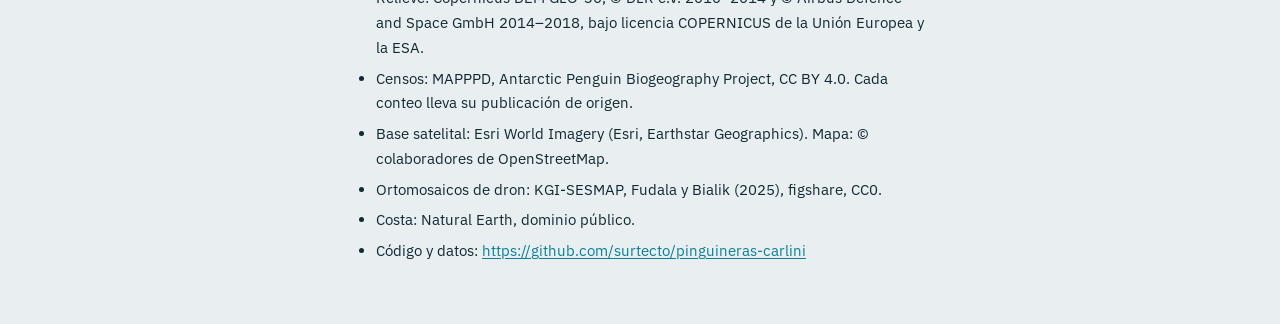
==== commit 1f904373: "Clasificación de toda la imagen con referencias sobre el mapa Cada píxel en una clase (agua, nieve y" ====
--- a/manual.html
+++ b/manual.html
@@ -2,7 +2,7 @@
 <html lang="es"><head><meta charset="utf-8"><meta name="viewport" content="width=device-width, initial-scale=1">
 <title>Manual de Pingüineras de Carlini</title>
 <link href="https://fonts.googleapis.com/css2?family=Archivo:wdth,wght@100..125,500..800&family=IBM+Plex+Mono:wght@400;500&family=IBM+Plex+Sans:wght@400;500;600&display=swap" rel="stylesheet">
-<link rel="stylesheet" href="style.css?v=9">
+<link rel="stylesheet" href="style.css?v=10">
 <style>
 .man { max-width: 76ch; margin: 0 auto; padding: 28px 20px 60px; display: flex; flex-direction: column; gap: 12px; }
 .man h1 { font-size: 34px; } .man h2 { font-size: 22px; font-weight: 800; margin-top: 22px; padding-top: 14px; border-top: 1px solid var(--line); } .man h3 { font-size: 15px; font-weight: 700; color: var(--krill); margin-top: 8px; }
@@ -68,6 +68,11 @@
 <p>En «Guardar»: «Agregar esta detección a mi serie» lleva a la pestaña «Mi serie»; los demás botones bajan la tabla de grupos (CSV), los polígonos para QGIS (GeoJSON) y el mapa con lo detectado (PNG).</p>
 <h2>7. La imagen: moverse y mirar</h2>
 <ul><li>Mover: arrastrar. Acercar: rueda del ratón, pellizco o los botones + y −.</li><li>«Colonia» encuadra la zona de Punta Stranger; «Todo» muestra la imagen completa. Al abrir una imagen incluida, la vista arranca en la colonia.</li><li>«Ubicar» aleja la vista hasta mostrar unos kilómetros alrededor, con la base de Esri y un recuadro amarillo que dice dónde está la imagen. Sirve sobre todo con recortes de dron, que miden decenas de metros. Con imágenes georreferenciadas la rueda también permite alejarse más allá de la imagen.</li><li>Con el teclado: flechas para desplazar, + y − para acercar, 0 para ver todo.</li><li>«Ver como» cambia entre color, falso color infrarrojo, enrojecimiento, tinte rosado, NDVI, elevación, pendiente y sombreado.</li><li>«Brillo» aclara u oscurece. «Mostrar lo detectado» enciende o apaga lo celeste y regula su transparencia.</li><li>«Sólo contorno» deja ver la imagen debajo de lo detectado.</li><li>«Base Esri» dibuja debajo y alrededor de la imagen el mosaico satelital de Esri, y «Imagen» vuelve transparente la imagen de análisis para compararlas. En este sector la base de Esri tiene unos 10 m por píxel: sirve de contexto, no agrega detalle.</li><li>«Ver en Google Maps» abre en otra pestaña la vista satelital de Google centrada en lo que se está mirando. La imagen de Google no se incrusta porque sus condiciones de uso no lo permiten fuera de su propio servicio.</li><li>A la derecha de esa barra se leen las coordenadas y los valores del píxel bajo el cursor.</li></ul>
+<h3>Referencias y clasificación de toda la imagen</h3>
+<p>Sobre la imagen, abajo a la izquierda, el cuadro «Referencias» dice qué significa cada color y cada símbolo que se está viendo: lo celeste, los círculos amarillos, el recuadro de trazos, el grupo elegido, los grupos nuevos y la base de alrededor. Se pliega tocando su título.</p>
+<p>El botón «Clasificar toda la imagen» (o «Ver como», «Cobertura: qué es cada cosa») pinta cada píxel según lo que es y agrega al cuadro la superficie y el porcentaje de cada clase:</p>
+<div class="tw"><table><thead><tr><th>Clase</th><th>Color</th><th>Cómo se decide</th></tr></thead><tbody><tr><td>Agua: mar y lagunas</td><td>Azul</td><td>Índice de agua (NDWI) alto, o agua según Sentinel-2</td></tr><tr><td>Nieve y hielo</td><td>Blanco</td><td>Índice de nieve (NDSI) alto y brillo alto, o nieve según Sentinel-2</td></tr><tr><td>Vegetación: musgos y líquenes</td><td>Verde</td><td>Índice de vegetación (NDVI) alto</td></tr><tr><td>Roca y suelo sin nieve</td><td>Pardo</td><td>Lo que no entra en las otras clases</td></tr><tr><td>Color de guano</td><td>Rosa</td><td>Lo que marcó la detección</td></tr><tr><td>Nubes y sus sombras</td><td>Gris</td><td>Clasificación de nubes de Sentinel-2</td></tr></tbody></table></div>
+<p>En imágenes sin infrarrojo, como las de dron, las clases salen sólo del color y el brillo y son aproximadas: lo muy oscuro se cuenta como suelo.</p>
 <h2>8. Ajustes</h2>
 <h3>De superficie a parejas</h3>
 <p>Parejas = superficie × densidad de nidos. El valor inicial, 0,63 ± 0,3 parejas por metro cuadrado, proviene de colonias de Adelia de Mawson. No hay un valor general publicado para el papúa. Para calibrar, escribir las parejas contadas en terreno y pulsar «Calibrar»: la app divide por la superficie detectada y usa ese cociente, válido para esa imagen y esa fecha.</p>
--- a/style.css
+++ b/style.css
@@ -379,3 +379,15 @@
 #v-detectar .toolbar .ovgroup { flex: none; display: flex; align-items: center; gap: 8px; }
 #ovStyle { width: 128px; }
 #v-detectar .toolbar .slider.inline input { width: 64px; }
+
+/* ============ referencias sobre la imagen ============ */
+.maplegend { position: absolute; left: 10px; bottom: 44px; max-width: min(330px, calc(100% - 20px)); background: rgba(10, 22, 27, .9); color: #e2edef; border-radius: 5px; padding: 6px 9px 8px; font: 12px/1.35 var(--body); display: flex; flex-direction: column; gap: 5px; z-index: 3; }
+#legToggle { all: unset; cursor: pointer; font: 600 10.5px/1.2 var(--mono); letter-spacing: .08em; text-transform: uppercase; color: #9fd3e0; }
+#legToggle::after { content: ' ▾'; } #legToggle[aria-expanded="false"]::after { content: ' ▸'; }
+#legBody { display: flex; flex-direction: column; gap: 3px; }
+.legrow { display: flex; align-items: center; gap: 7px; }
+.legrow i { flex: none; width: 13px; height: 13px; border-radius: 2px; box-sizing: border-box; }
+.legnote { margin: 3px 0 0; font-size: 11px; color: #a9bcc2; }
+.maplegend .btn { background: #e2edef; color: #0a161b; border-color: #e2edef; padding: 5px 9px; font-size: 12px; align-self: flex-start; }
+.maplegend .btn[aria-pressed="true"] { background: #ffe45c; border-color: #ffe45c; }
+@media (max-width: 900px) { .maplegend { bottom: 40px; font-size: 11px; max-width: 70%; } }
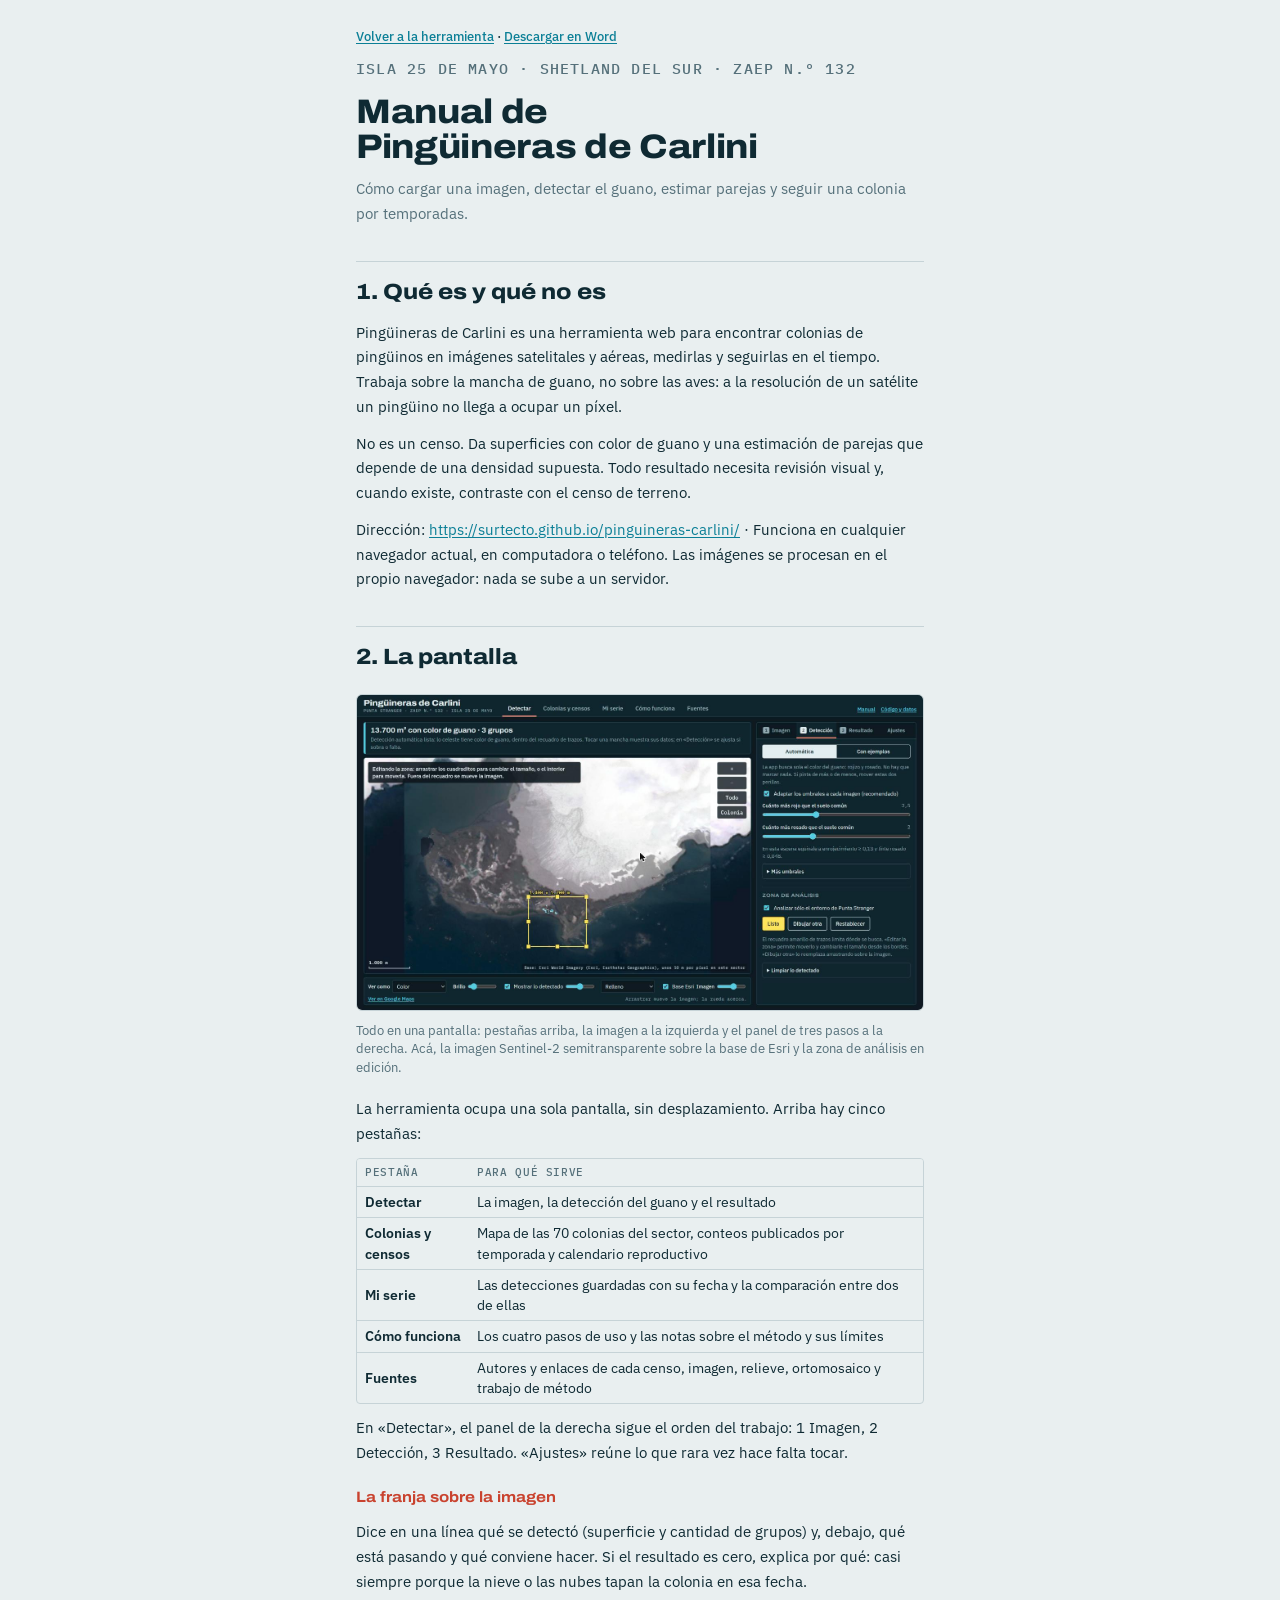
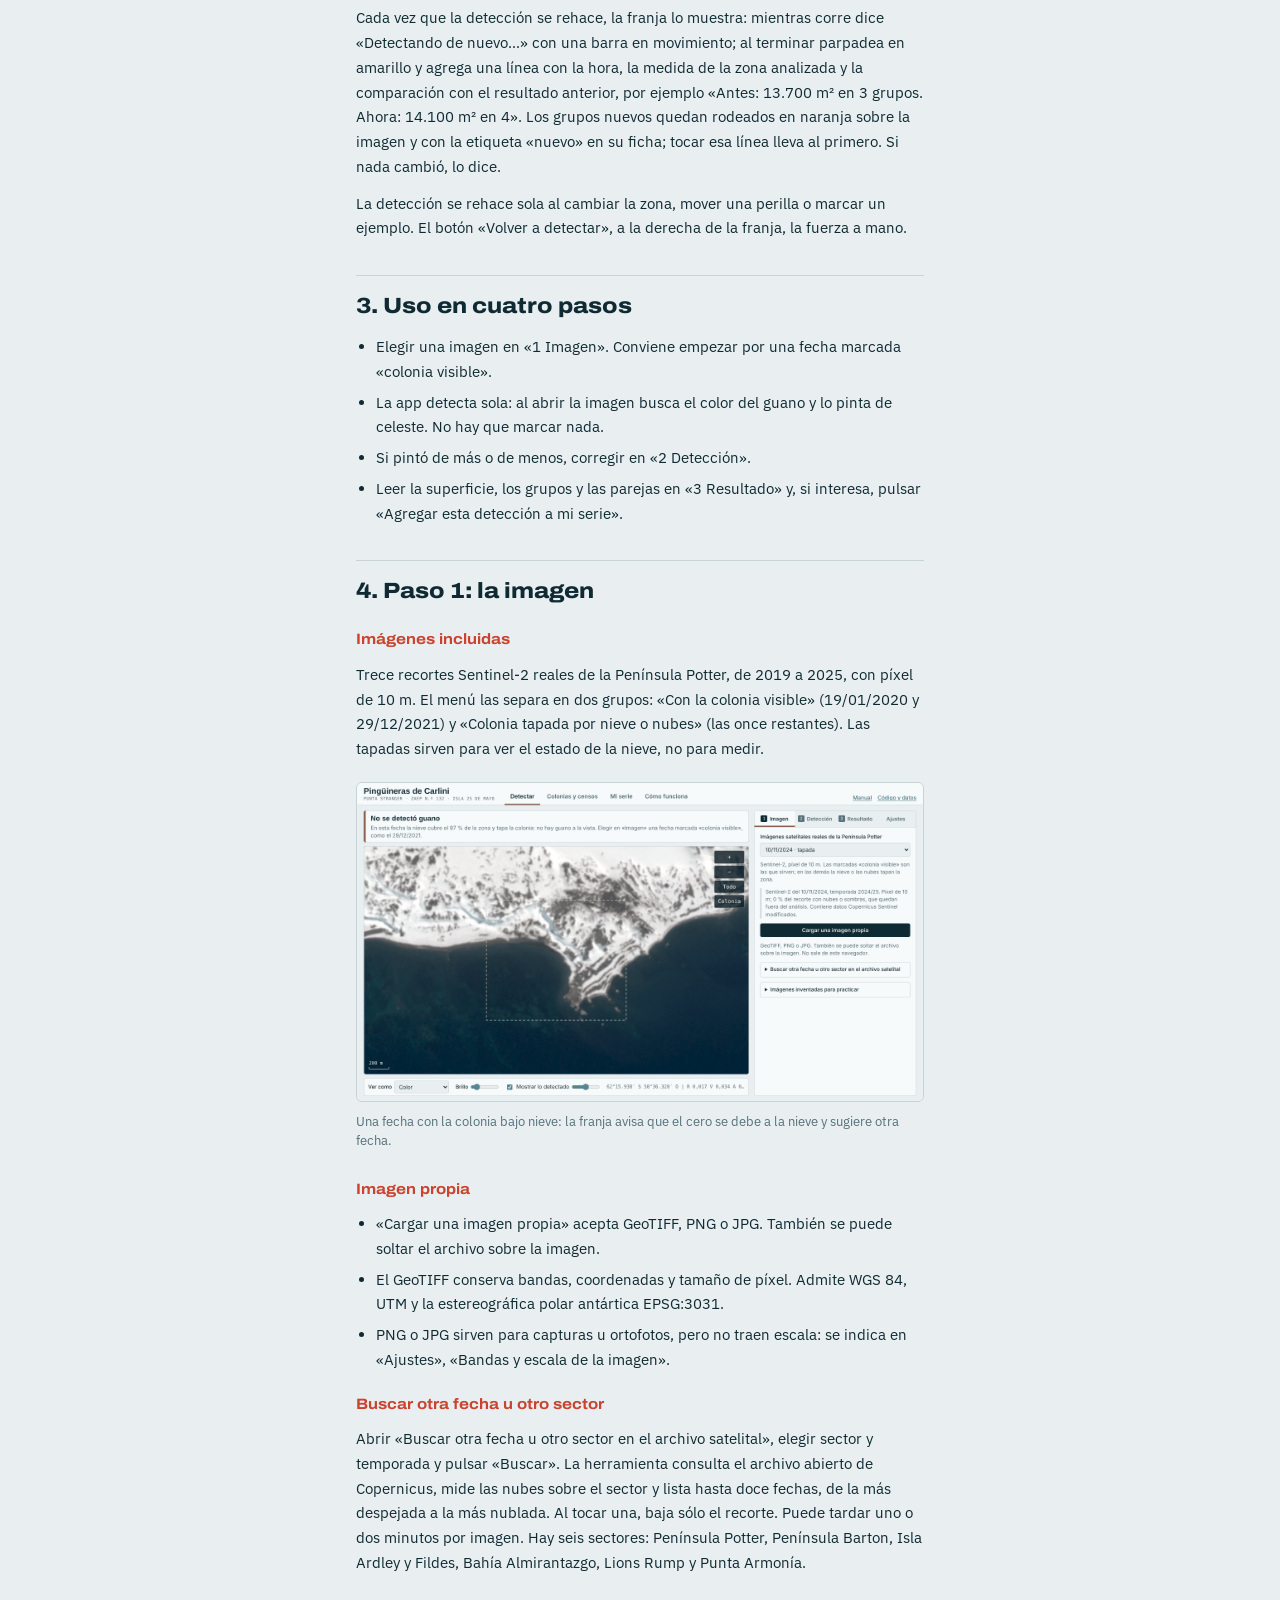
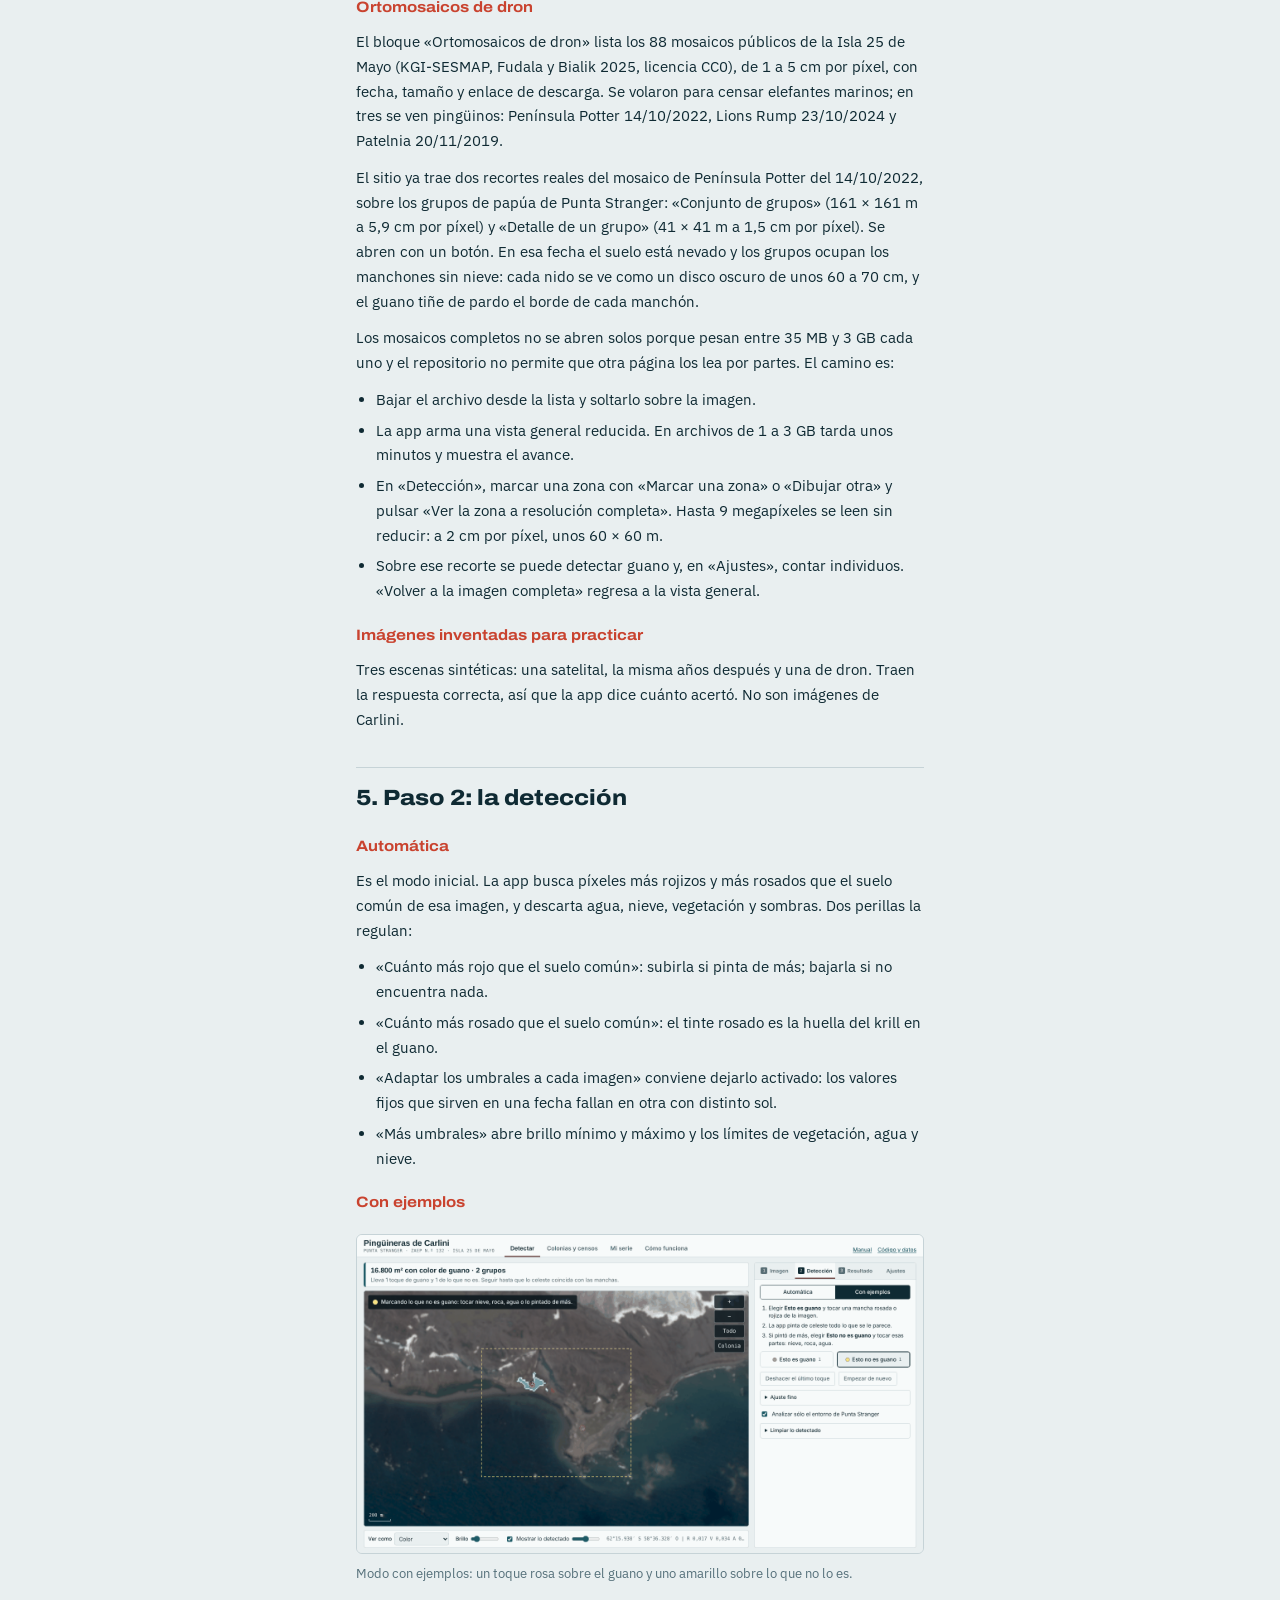
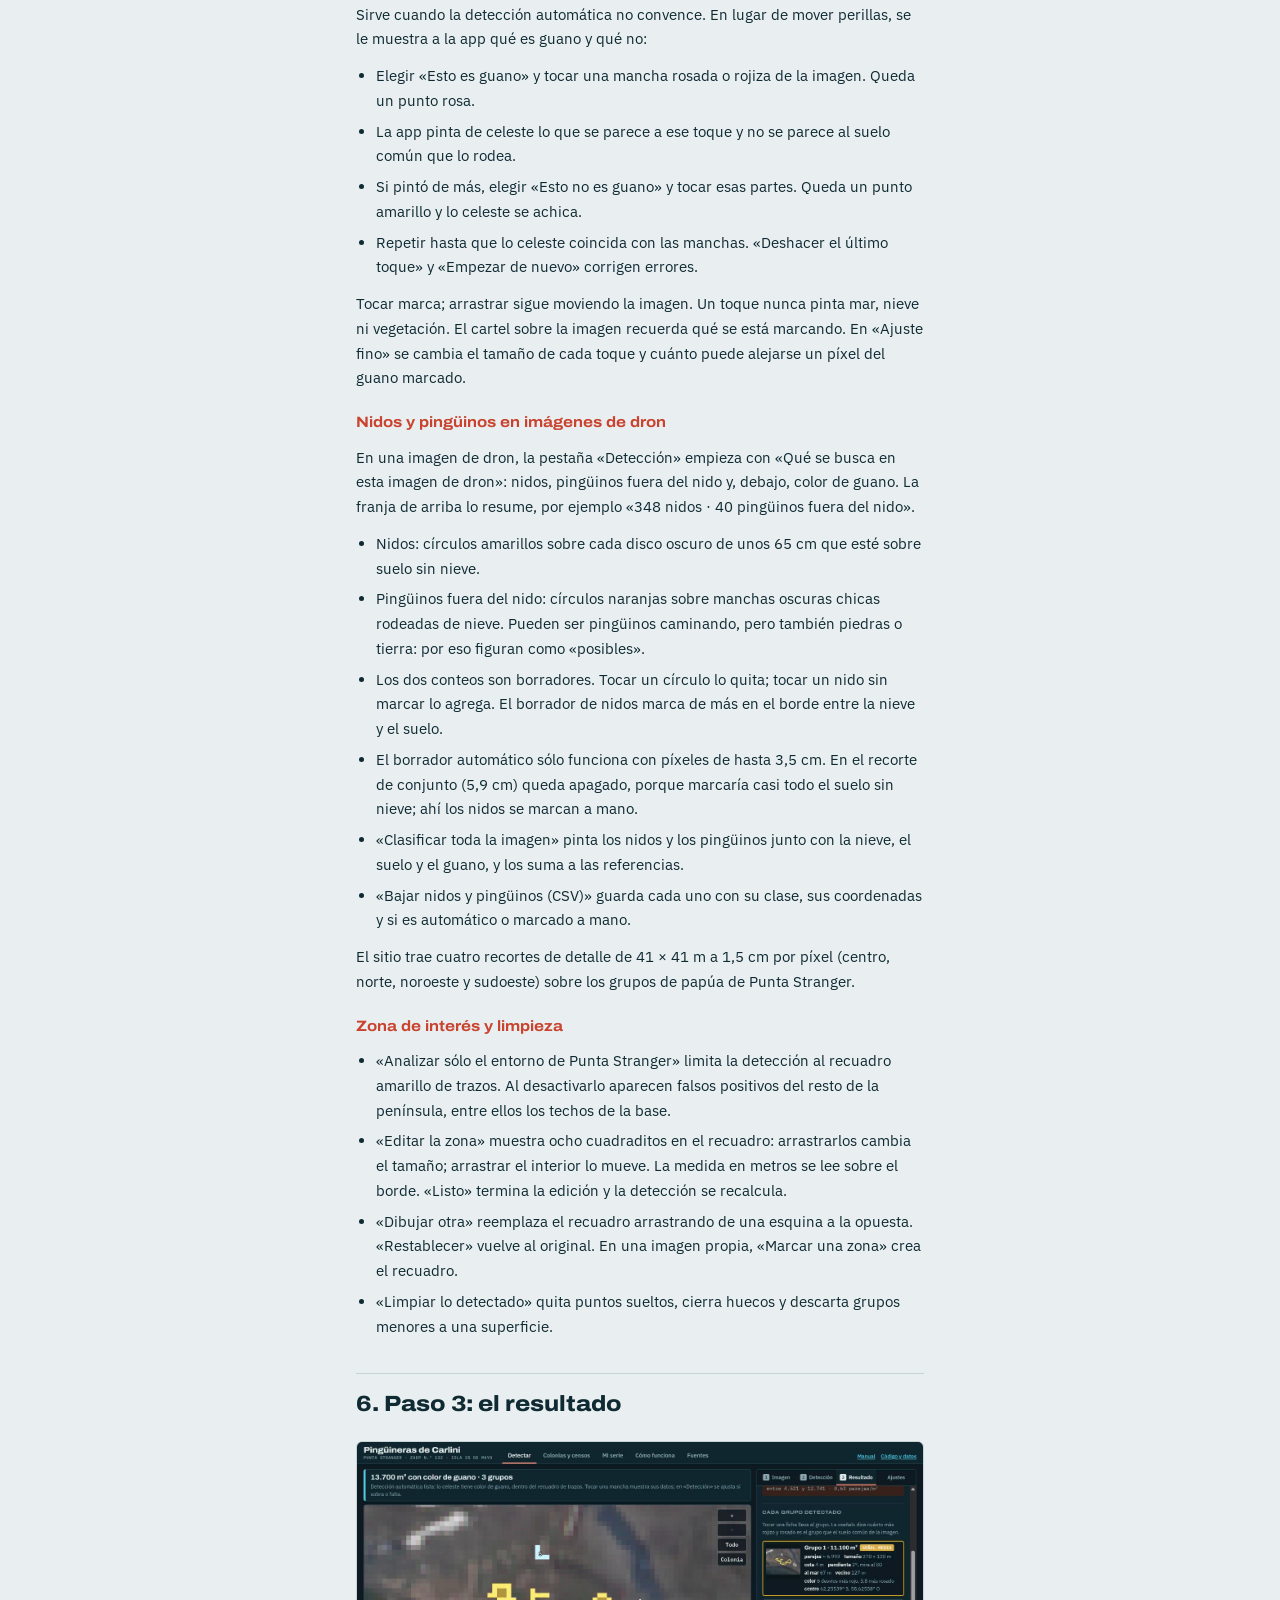
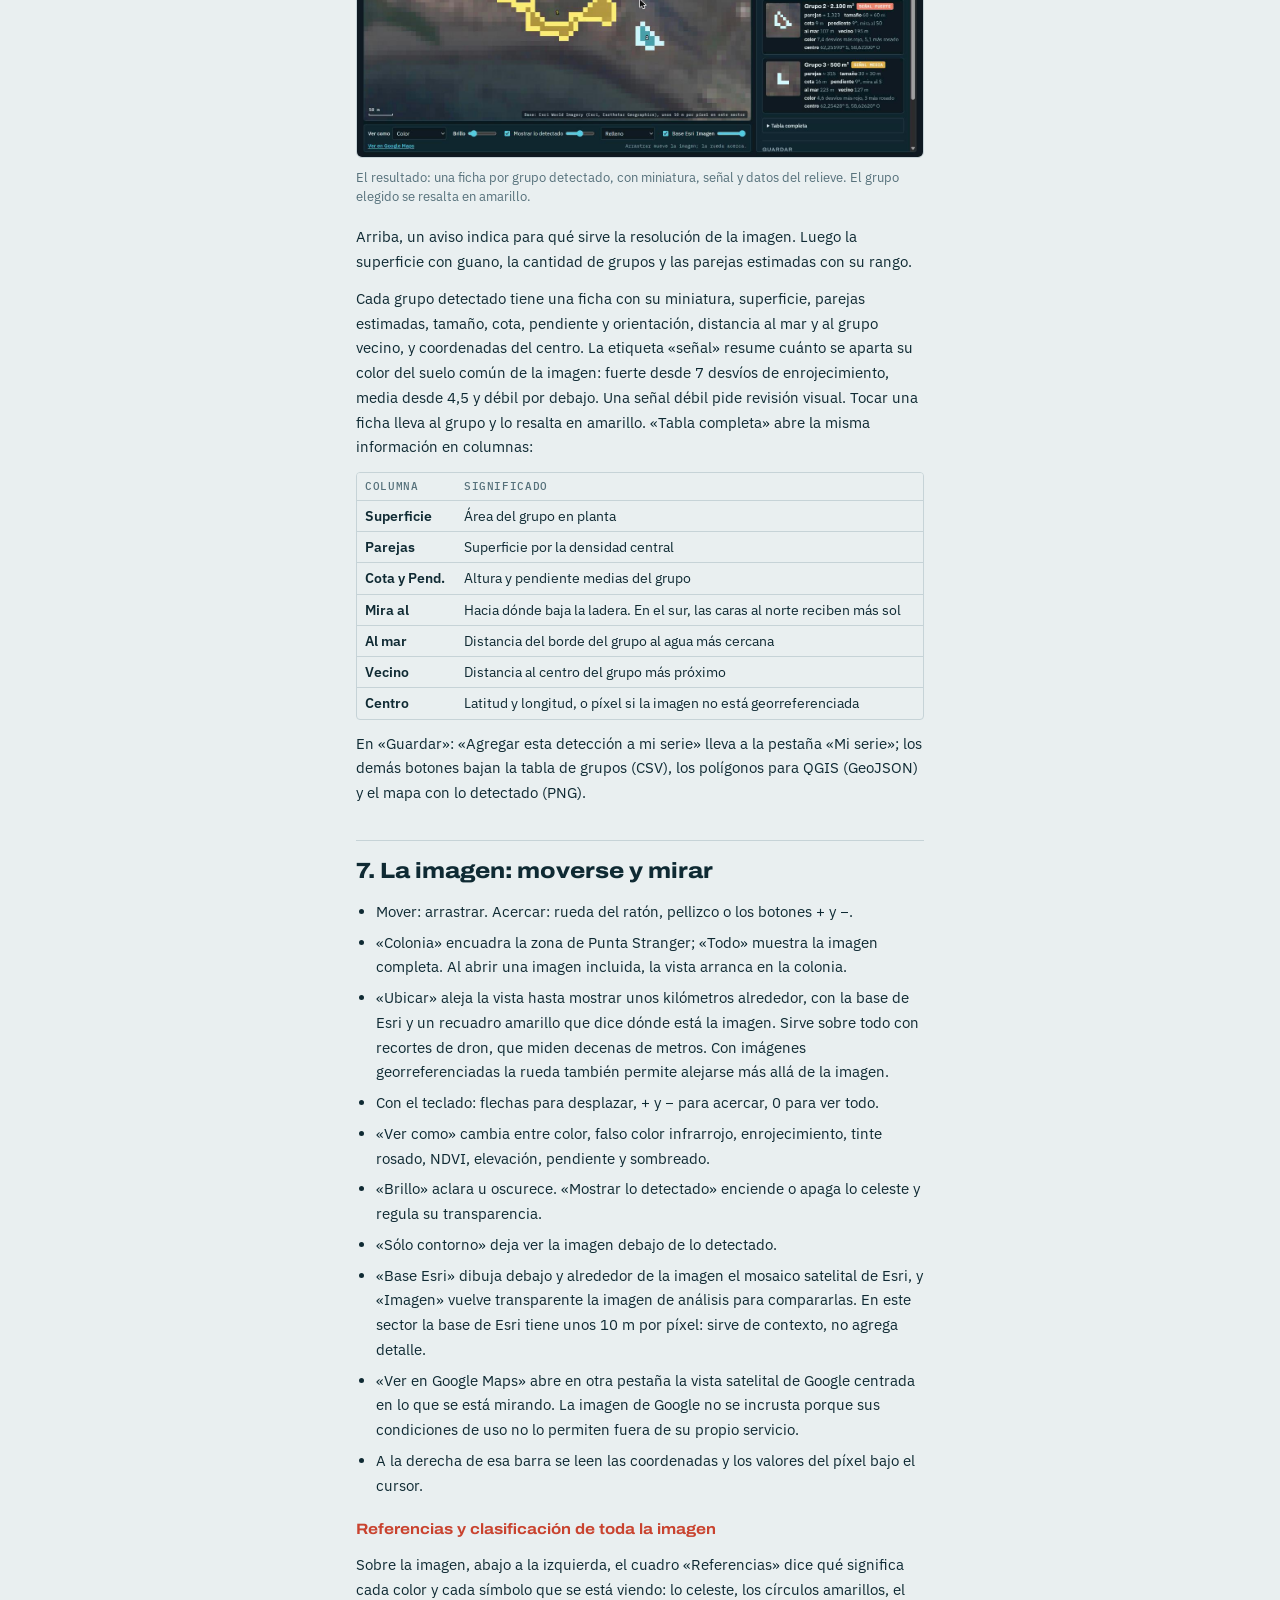
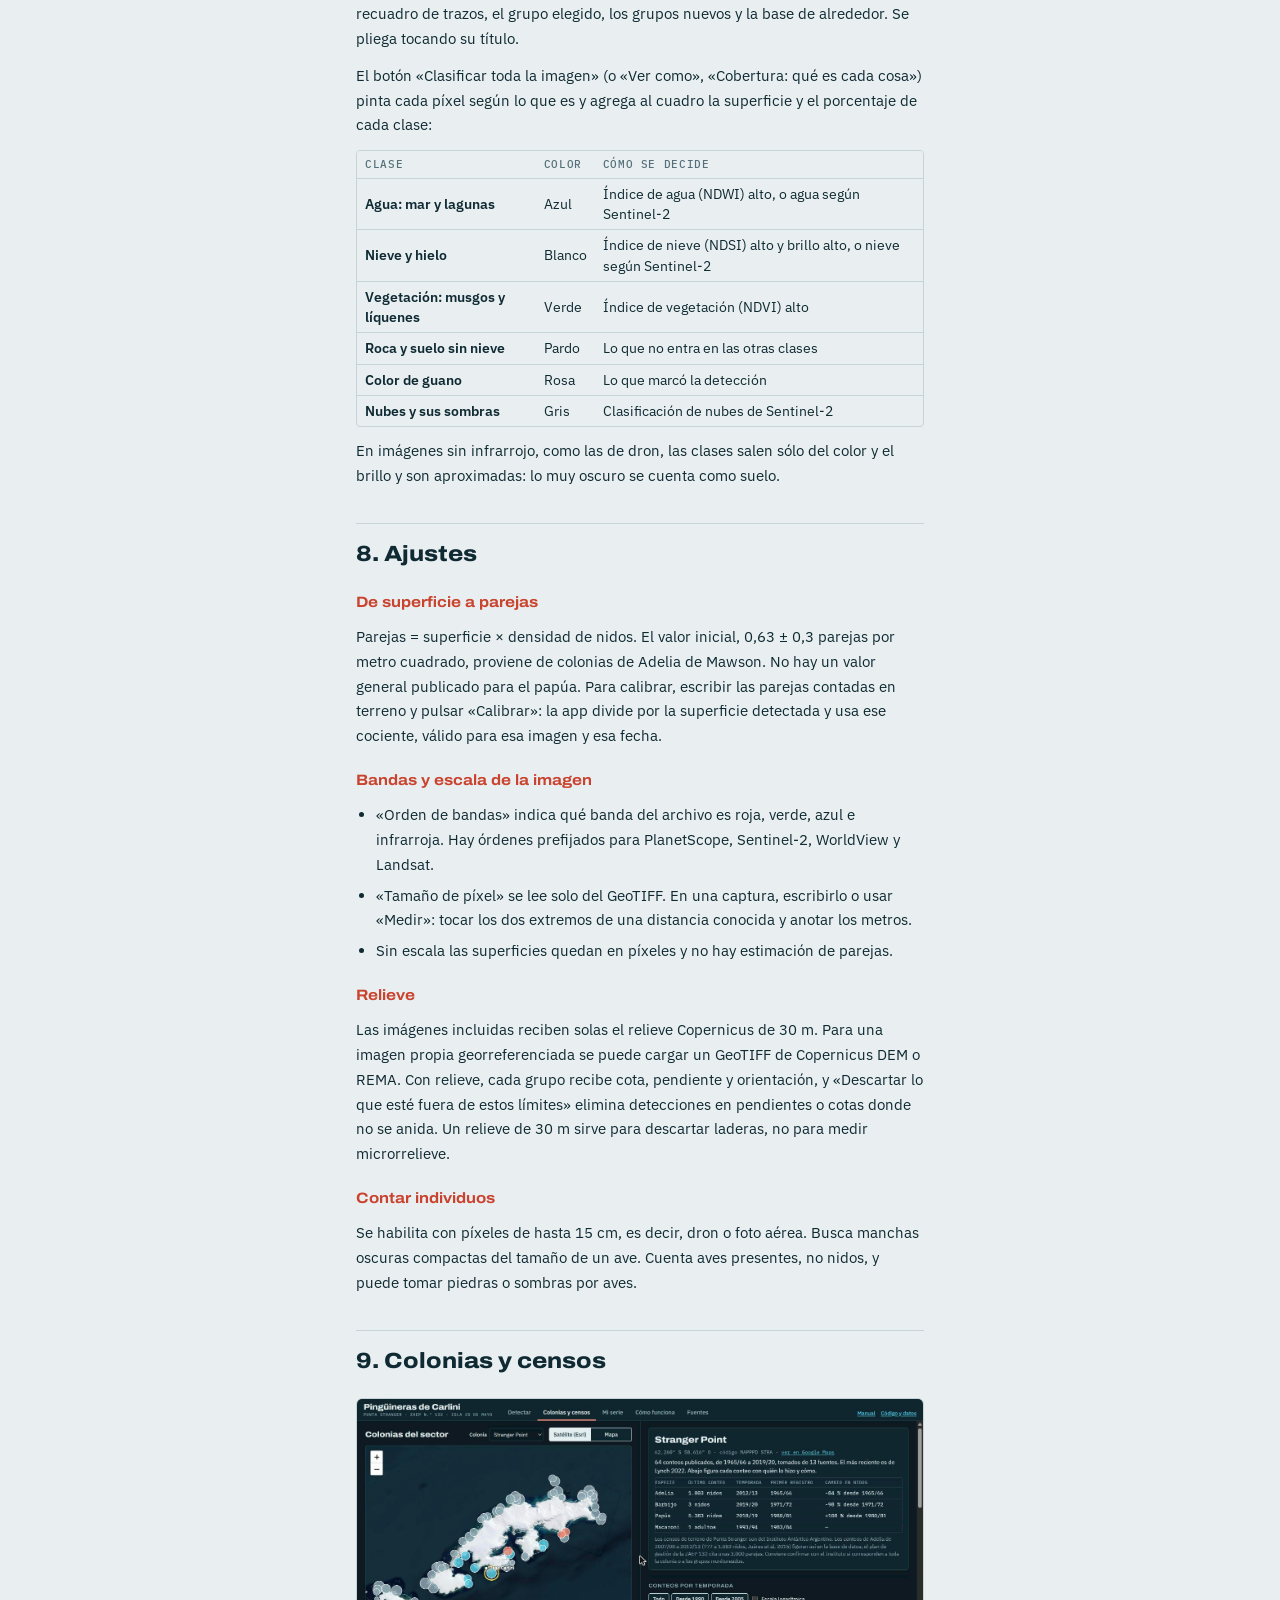
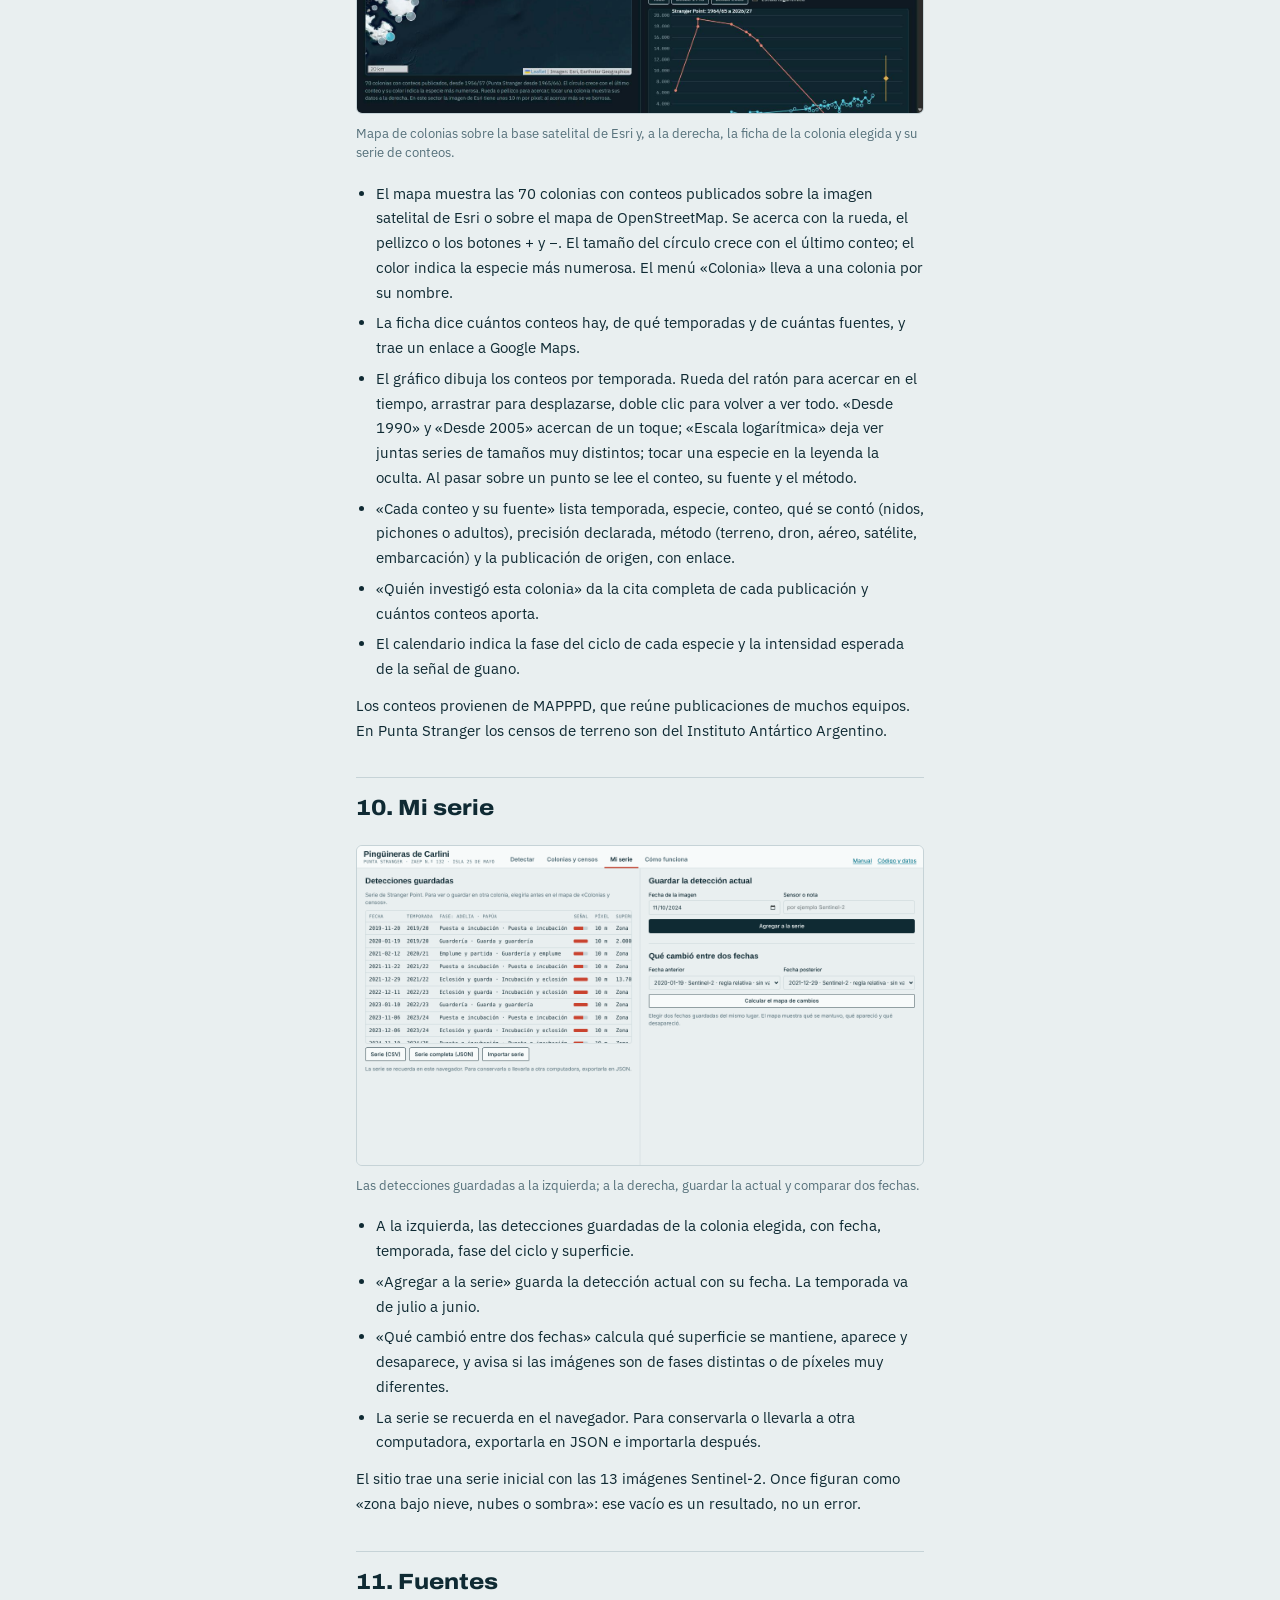
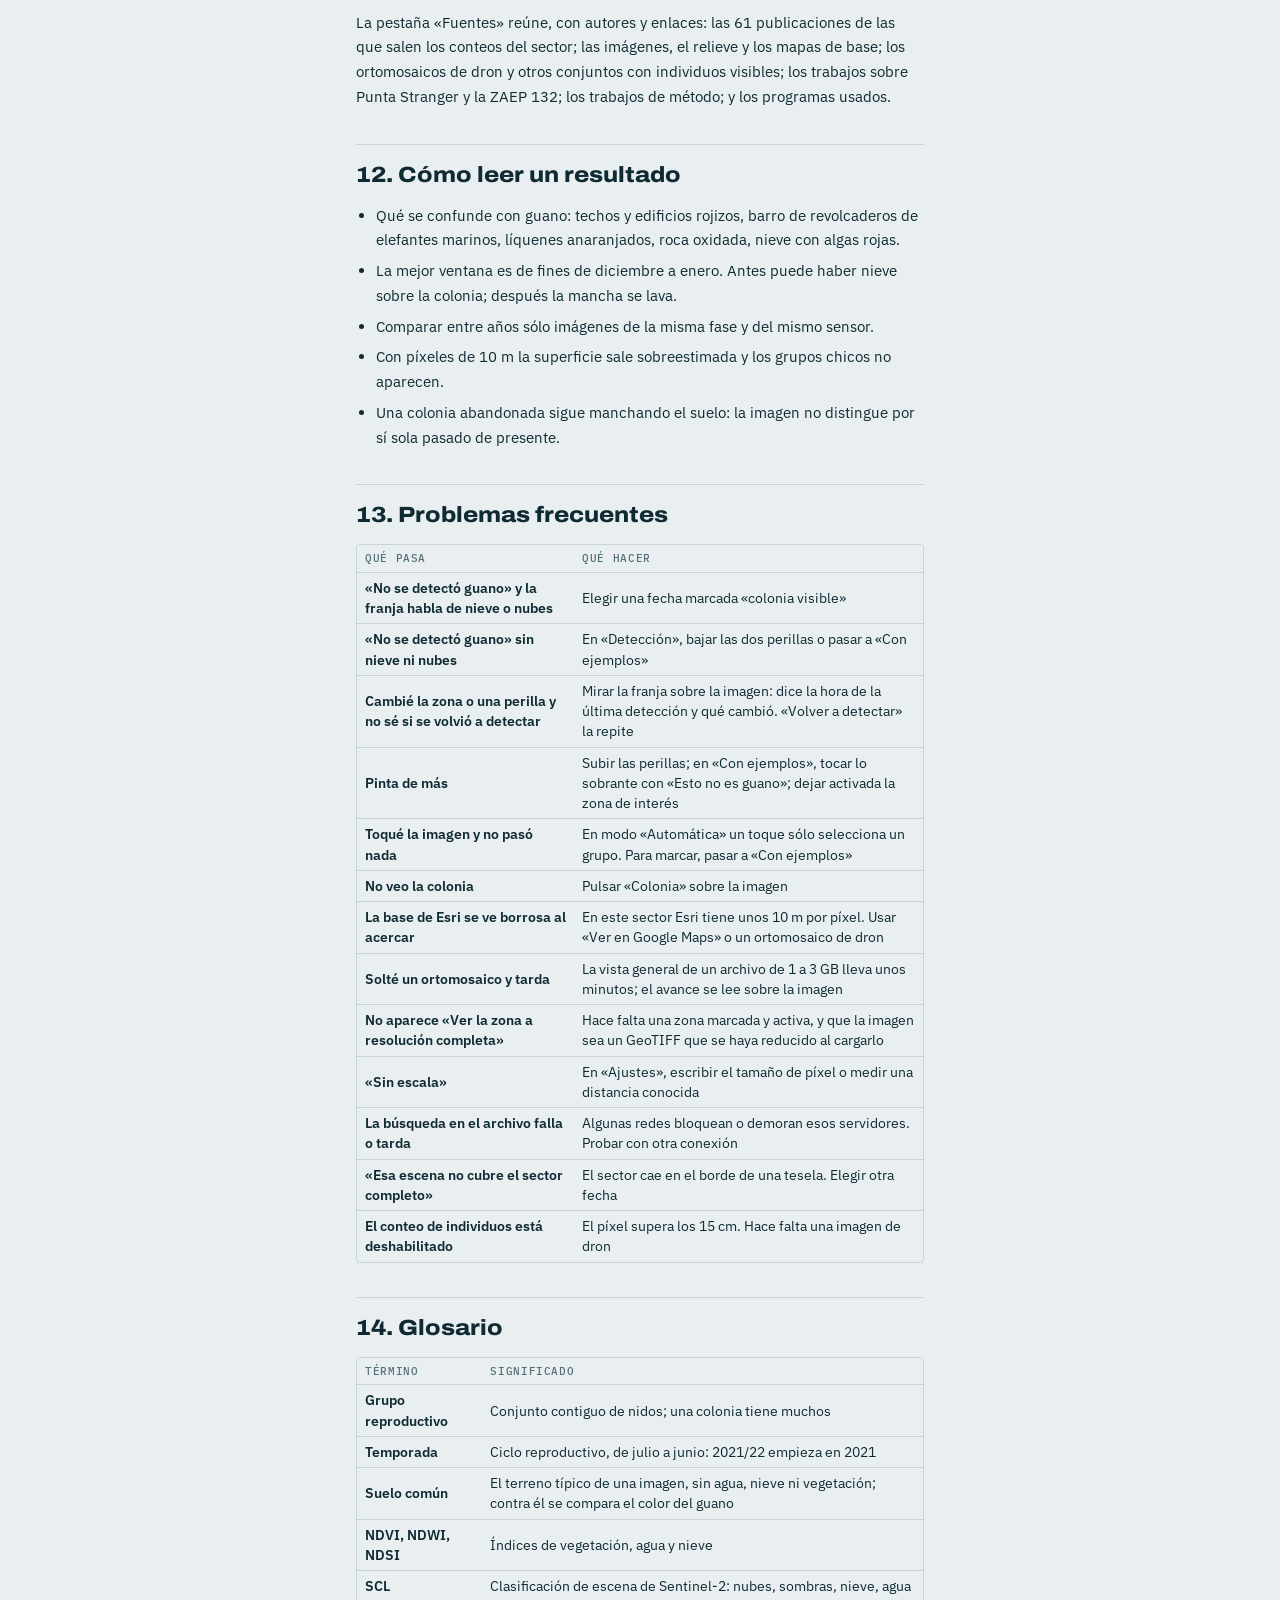
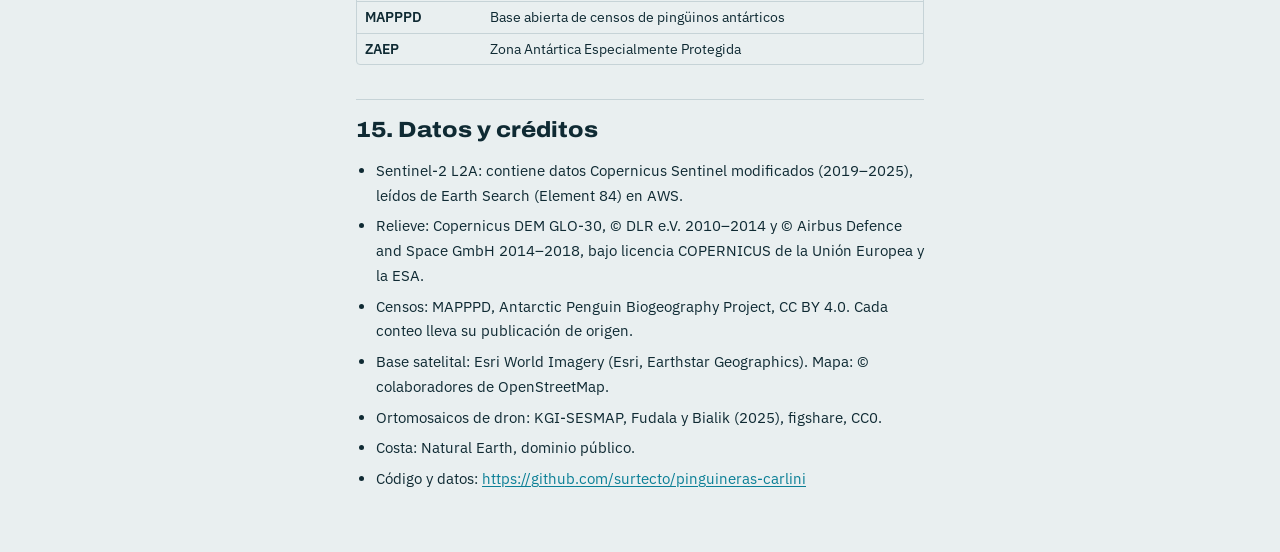
==== commit 970c0e86: "Dron: nidos y pingüinos fuera del nido como detecciones propias; cuatro recortes de detalle - «Detec" ====
--- a/manual.html
+++ b/manual.html
@@ -2,7 +2,7 @@
 <html lang="es"><head><meta charset="utf-8"><meta name="viewport" content="width=device-width, initial-scale=1">
 <title>Manual de Pingüineras de Carlini</title>
 <link href="https://fonts.googleapis.com/css2?family=Archivo:wdth,wght@100..125,500..800&family=IBM+Plex+Mono:wght@400;500&family=IBM+Plex+Sans:wght@400;500;600&display=swap" rel="stylesheet">
-<link rel="stylesheet" href="style.css?v=10">
+<link rel="stylesheet" href="style.css?v=12">
 <style>
 .man { max-width: 76ch; margin: 0 auto; padding: 28px 20px 60px; display: flex; flex-direction: column; gap: 12px; }
 .man h1 { font-size: 34px; } .man h2 { font-size: 22px; font-weight: 800; margin-top: 22px; padding-top: 14px; border-top: 1px solid var(--line); } .man h3 { font-size: 15px; font-weight: 700; color: var(--krill); margin-top: 8px; }
@@ -55,9 +55,10 @@
 <p>Sirve cuando la detección automática no convence. En lugar de mover perillas, se le muestra a la app qué es guano y qué no:</p>
 <ul><li>Elegir «Esto es guano» y tocar una mancha rosada o rojiza de la imagen. Queda un punto rosa.</li><li>La app pinta de celeste lo que se parece a ese toque y no se parece al suelo común que lo rodea.</li><li>Si pintó de más, elegir «Esto no es guano» y tocar esas partes. Queda un punto amarillo y lo celeste se achica.</li><li>Repetir hasta que lo celeste coincida con las manchas. «Deshacer el último toque» y «Empezar de nuevo» corrigen errores.</li></ul>
 <p>Tocar marca; arrastrar sigue moviendo la imagen. Un toque nunca pinta mar, nieve ni vegetación. El cartel sobre la imagen recuerda qué se está marcando. En «Ajuste fino» se cambia el tamaño de cada toque y cuánto puede alejarse un píxel del guano marcado.</p>
-<h3>Nidos en imágenes de dron</h3>
-<p>Con píxeles de hasta 15 cm aparece el bloque «Nidos (imágenes de dron)», y con píxeles de hasta 5 cm se activa solo. Marca con un círculo amarillo cada disco oscuro del tamaño de un nido que esté sobre suelo sin nieve. En los recortes de Punta Stranger los nidos son esos discos; lo celeste (color de guano) es sólo el borde teñido de cada manchón.</p>
-<ul><li>El conteo automático es un borrador. Tocar un círculo lo quita; tocar un nido sin marcar lo agrega. El cartel dice cuántos vienen del borrador, cuántos se quitaron y cuántos se agregaron a mano.</li><li>«Diámetro del nido» (0,65 m de partida) y «Exigencia» cambian el borrador: con más exigencia marca menos.</li><li>«Bajar los nidos (CSV)» guarda cada nido con sus coordenadas y si es automático o marcado a mano.</li></ul>
+<h3>Nidos y pingüinos en imágenes de dron</h3>
+<p>En una imagen de dron, la pestaña «Detección» empieza con «Qué se busca en esta imagen de dron»: nidos, pingüinos fuera del nido y, debajo, color de guano. La franja de arriba lo resume, por ejemplo «348 nidos · 40 pingüinos fuera del nido».</p>
+<ul><li>Nidos: círculos amarillos sobre cada disco oscuro de unos 65 cm que esté sobre suelo sin nieve.</li><li>Pingüinos fuera del nido: círculos naranjas sobre manchas oscuras chicas rodeadas de nieve. Pueden ser pingüinos caminando, pero también piedras o tierra: por eso figuran como «posibles».</li><li>Los dos conteos son borradores. Tocar un círculo lo quita; tocar un nido sin marcar lo agrega. El borrador de nidos marca de más en el borde entre la nieve y el suelo.</li><li>El borrador automático sólo funciona con píxeles de hasta 3,5 cm. En el recorte de conjunto (5,9 cm) queda apagado, porque marcaría casi todo el suelo sin nieve; ahí los nidos se marcan a mano.</li><li>«Clasificar toda la imagen» pinta los nidos y los pingüinos junto con la nieve, el suelo y el guano, y los suma a las referencias.</li><li>«Bajar nidos y pingüinos (CSV)» guarda cada uno con su clase, sus coordenadas y si es automático o marcado a mano.</li></ul>
+<p>El sitio trae cuatro recortes de detalle de 41 × 41 m a 1,5 cm por píxel (centro, norte, noroeste y sudoeste) sobre los grupos de papúa de Punta Stranger.</p>
 <h3>Zona de interés y limpieza</h3>
 <ul><li>«Analizar sólo el entorno de Punta Stranger» limita la detección al recuadro amarillo de trazos. Al desactivarlo aparecen falsos positivos del resto de la península, entre ellos los techos de la base.</li><li>«Editar la zona» muestra ocho cuadraditos en el recuadro: arrastrarlos cambia el tamaño; arrastrar el interior lo mueve. La medida en metros se lee sobre el borde. «Listo» termina la edición y la detección se recalcula.</li><li>«Dibujar otra» reemplaza el recuadro arrastrando de una esquina a la opuesta. «Restablecer» vuelve al original. En una imagen propia, «Marcar una zona» crea el recuadro.</li><li>«Limpiar lo detectado» quita puntos sueltos, cierra huecos y descarta grupos menores a una superficie.</li></ul>
 <h2>6. Paso 3: el resultado</h2>
--- a/style.css
+++ b/style.css
@@ -391,3 +391,4 @@
 .maplegend .btn { background: #e2edef; color: #0a161b; border-color: #e2edef; padding: 5px 9px; font-size: 12px; align-self: flex-start; }
 .maplegend .btn[aria-pressed="true"] { background: #ffe45c; border-color: #ffe45c; }
 @media (max-width: 900px) { .maplegend { bottom: 40px; font-size: 11px; max-width: 70%; } }
+.pane h3.first { margin-top: 0; padding-top: 0; border-top: 0; }
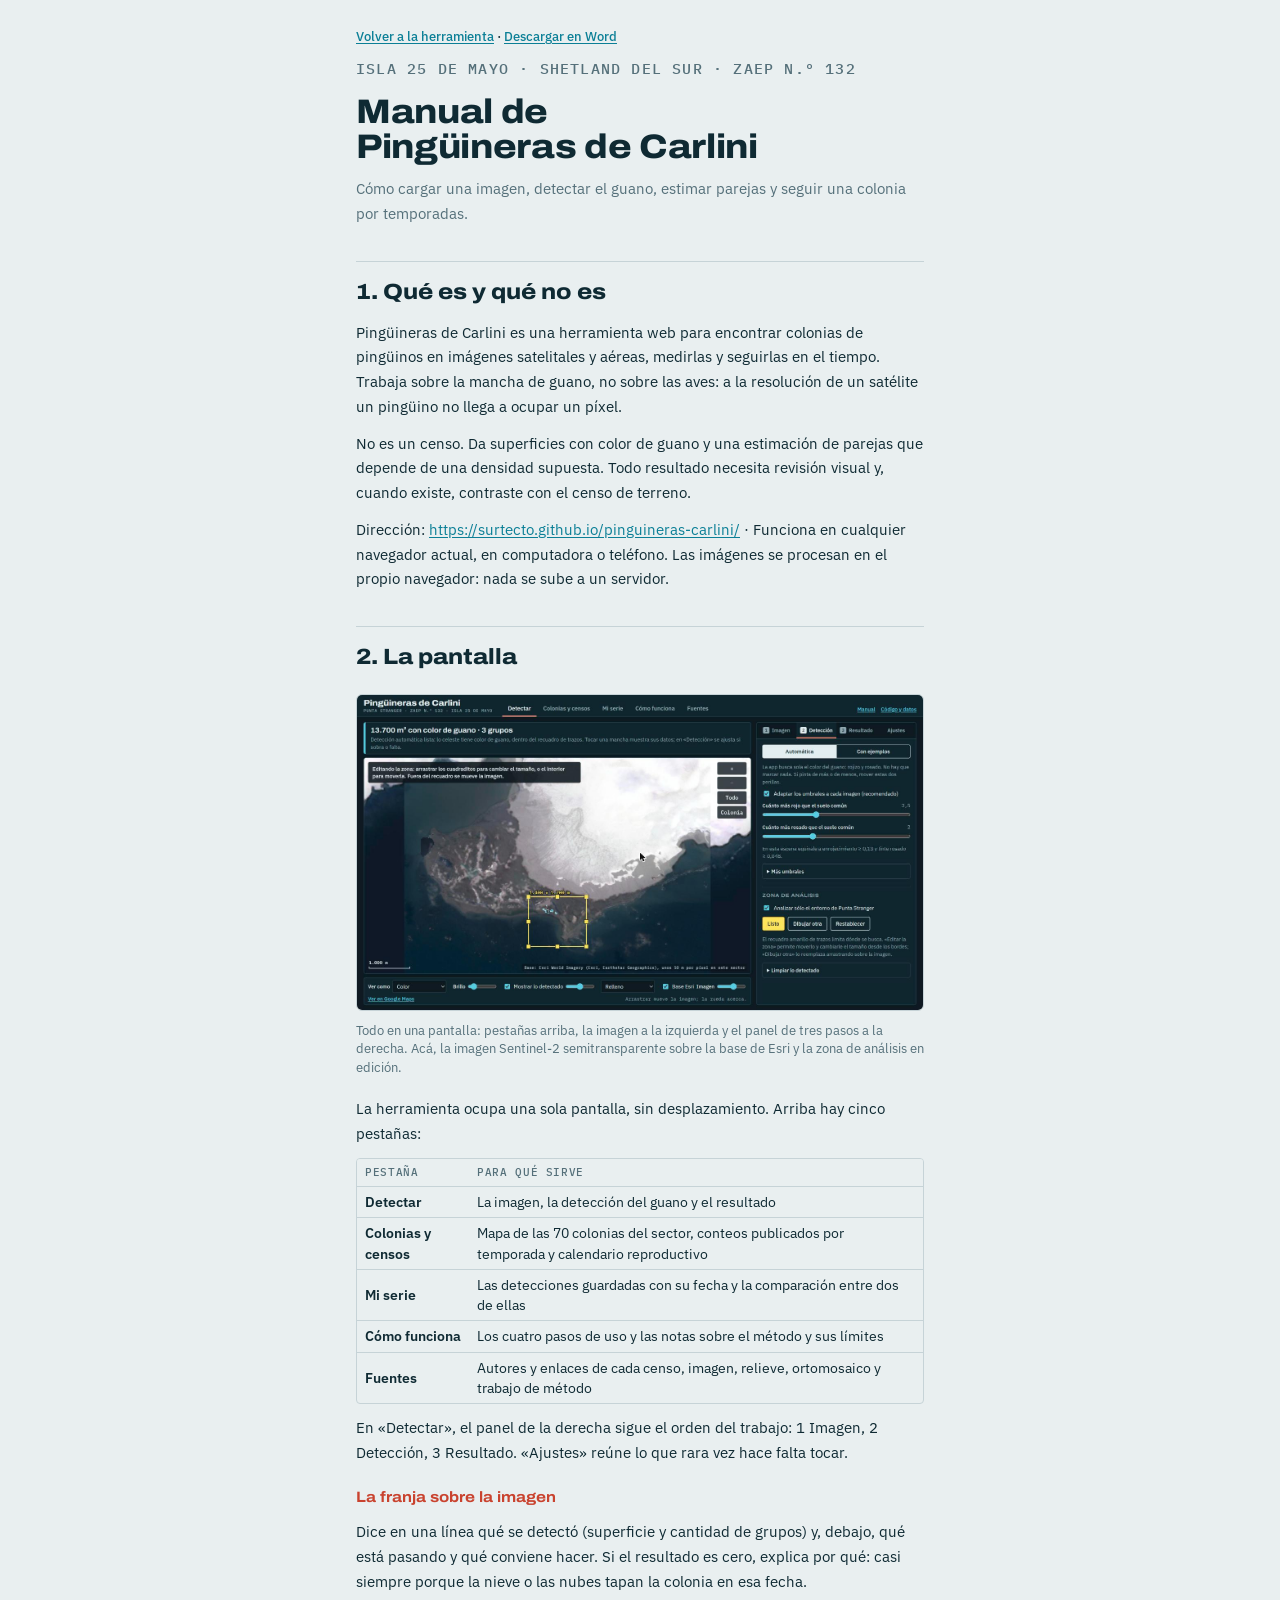
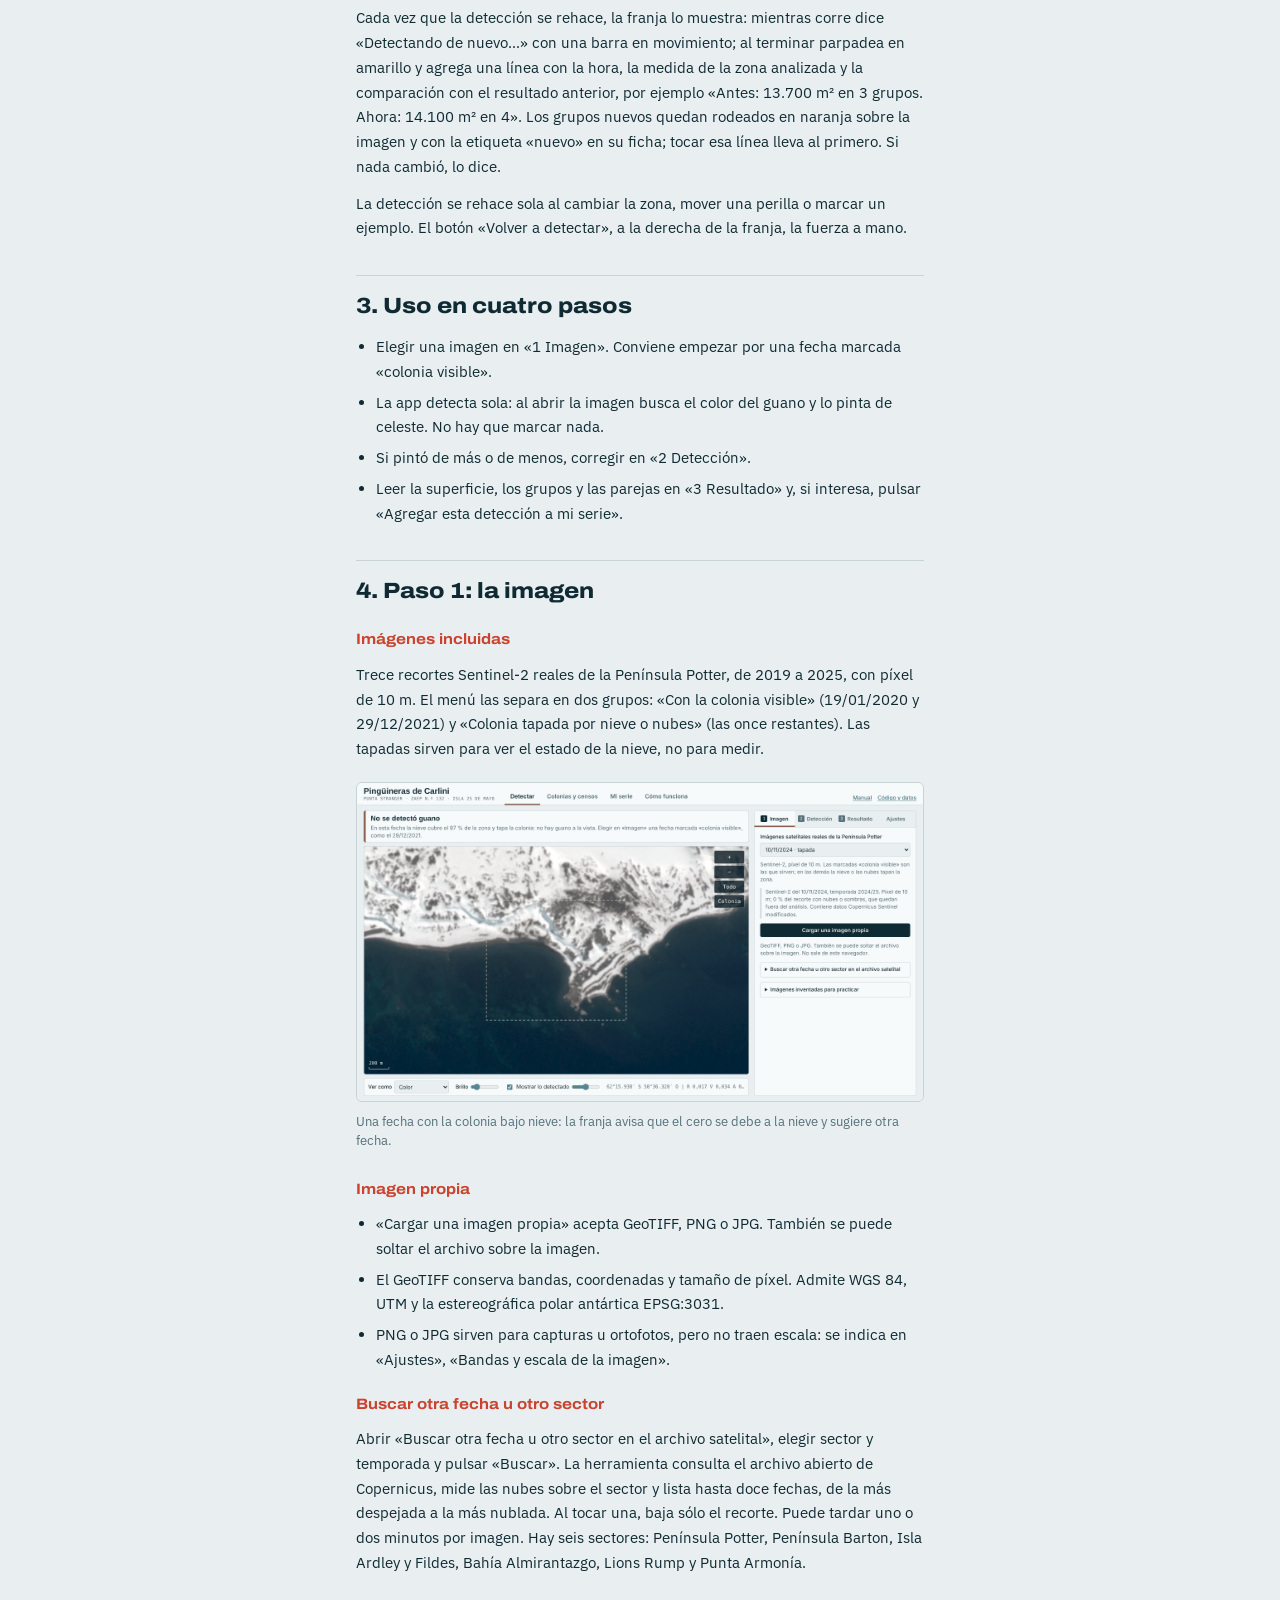
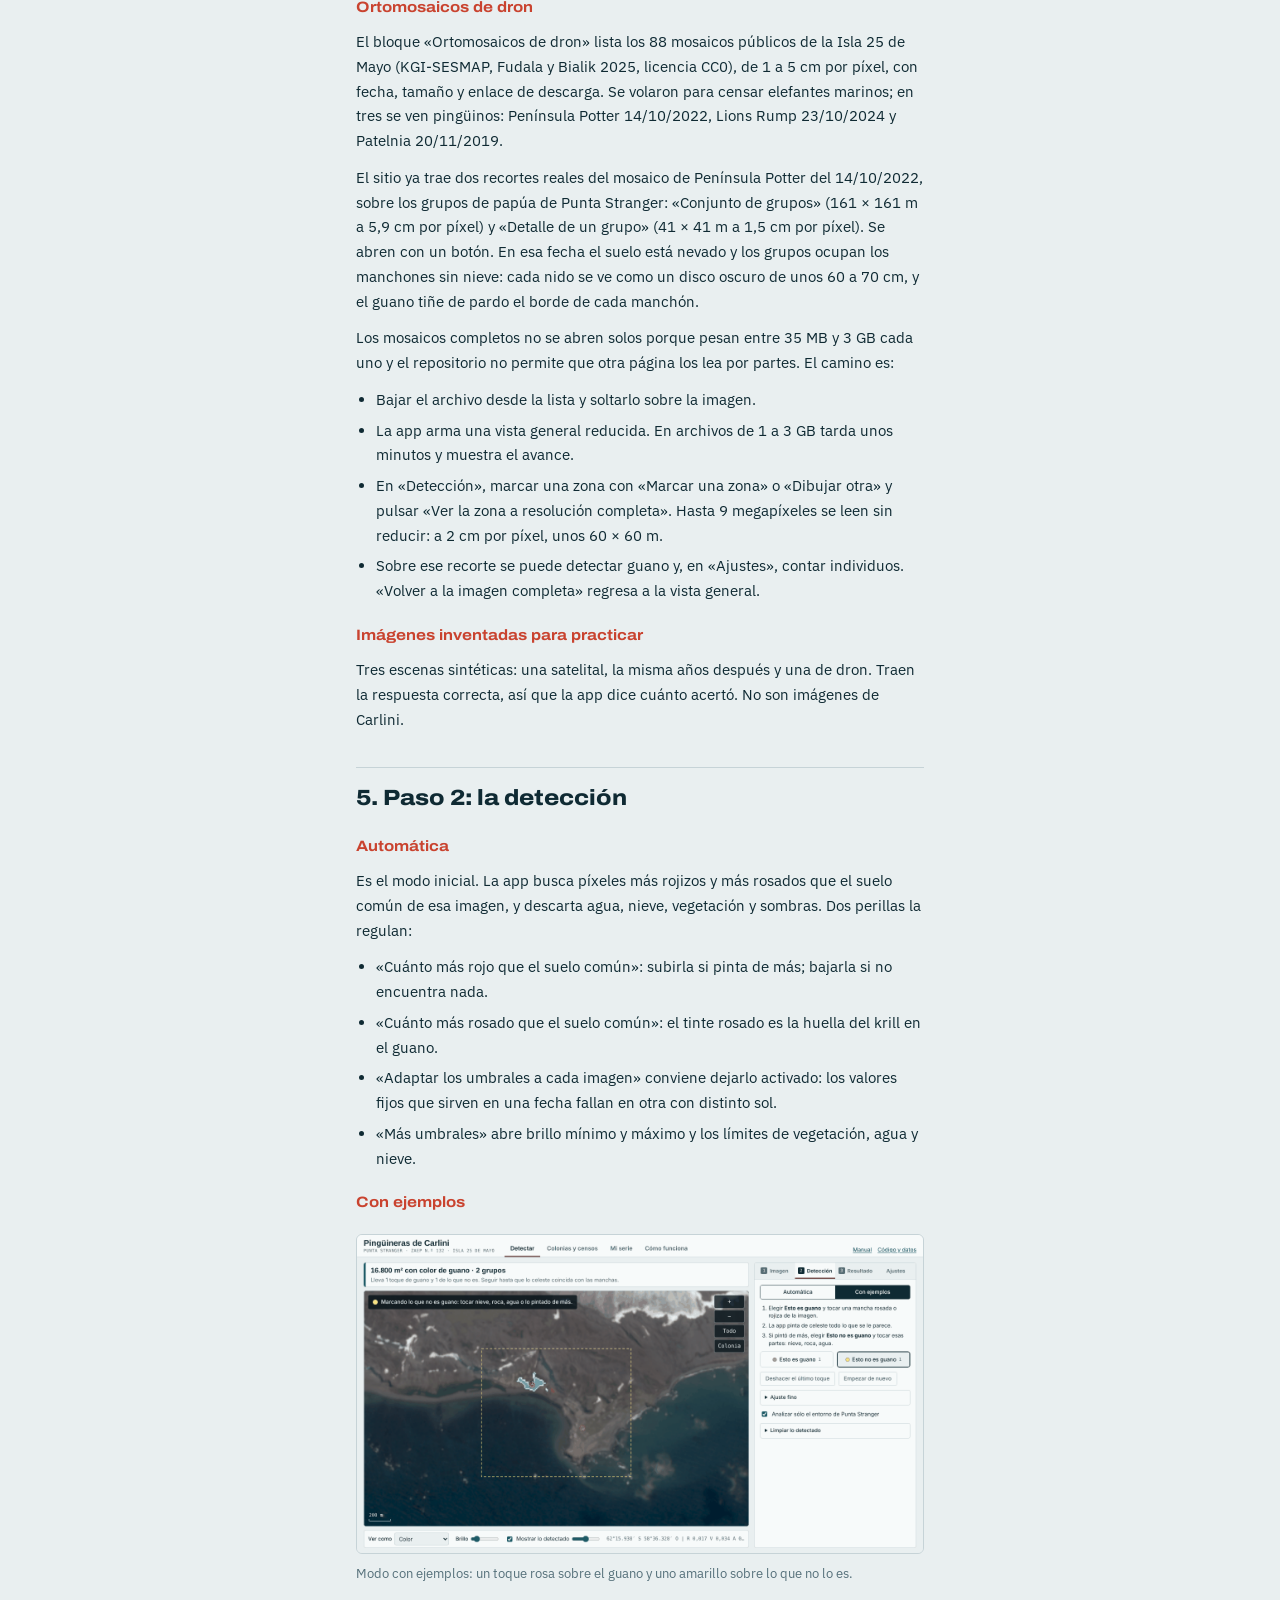
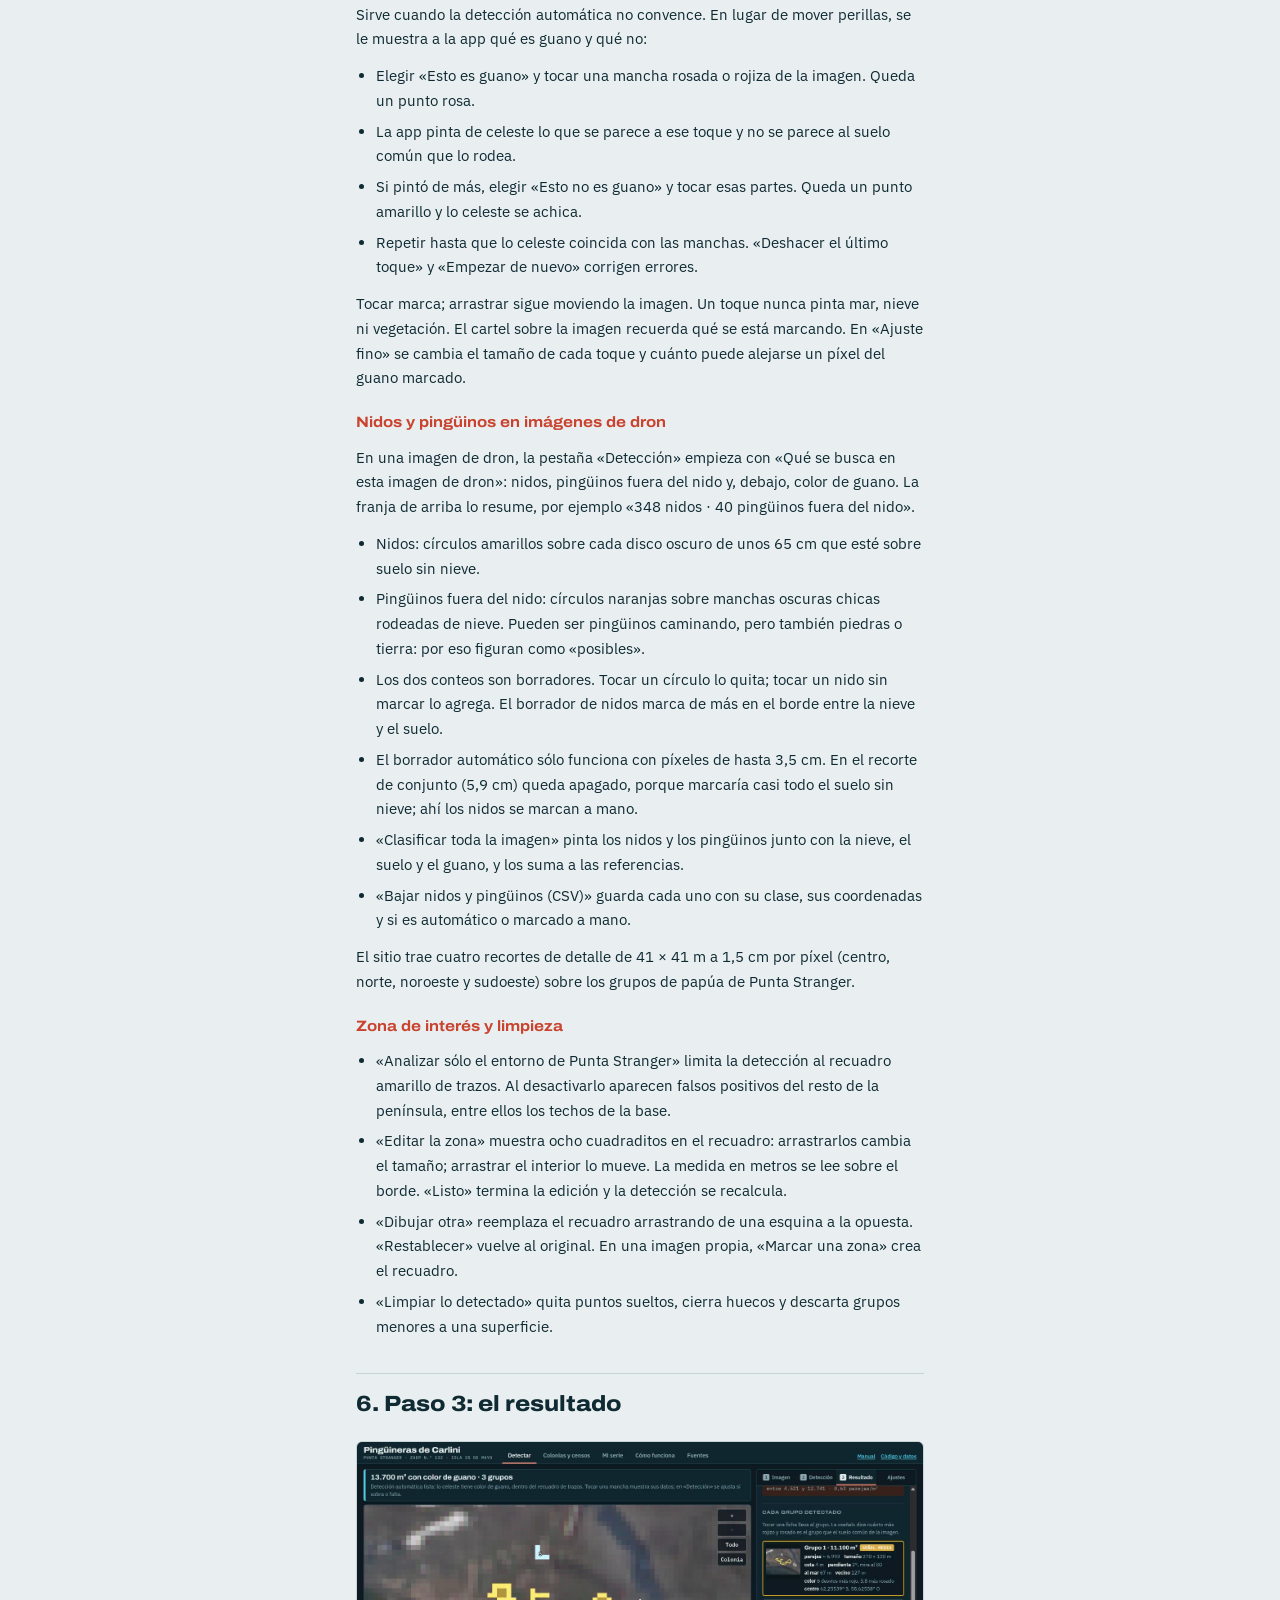
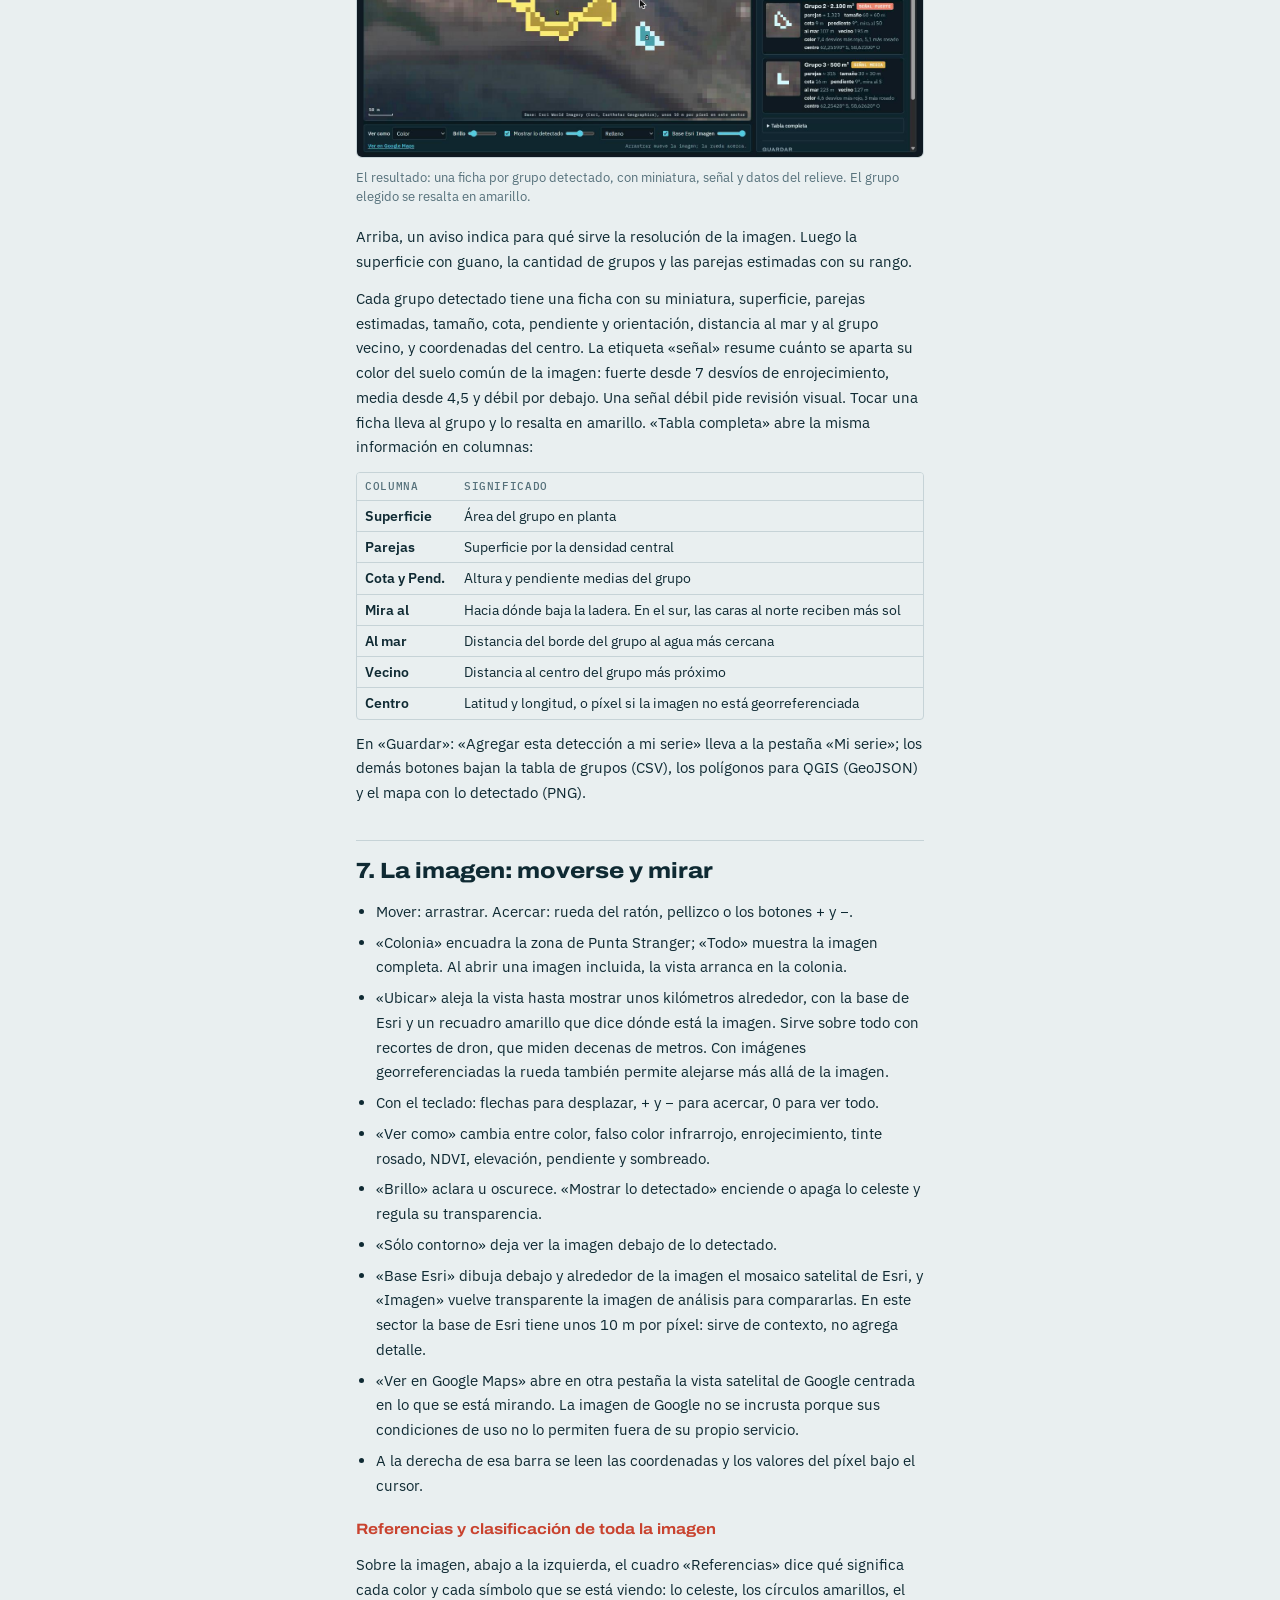
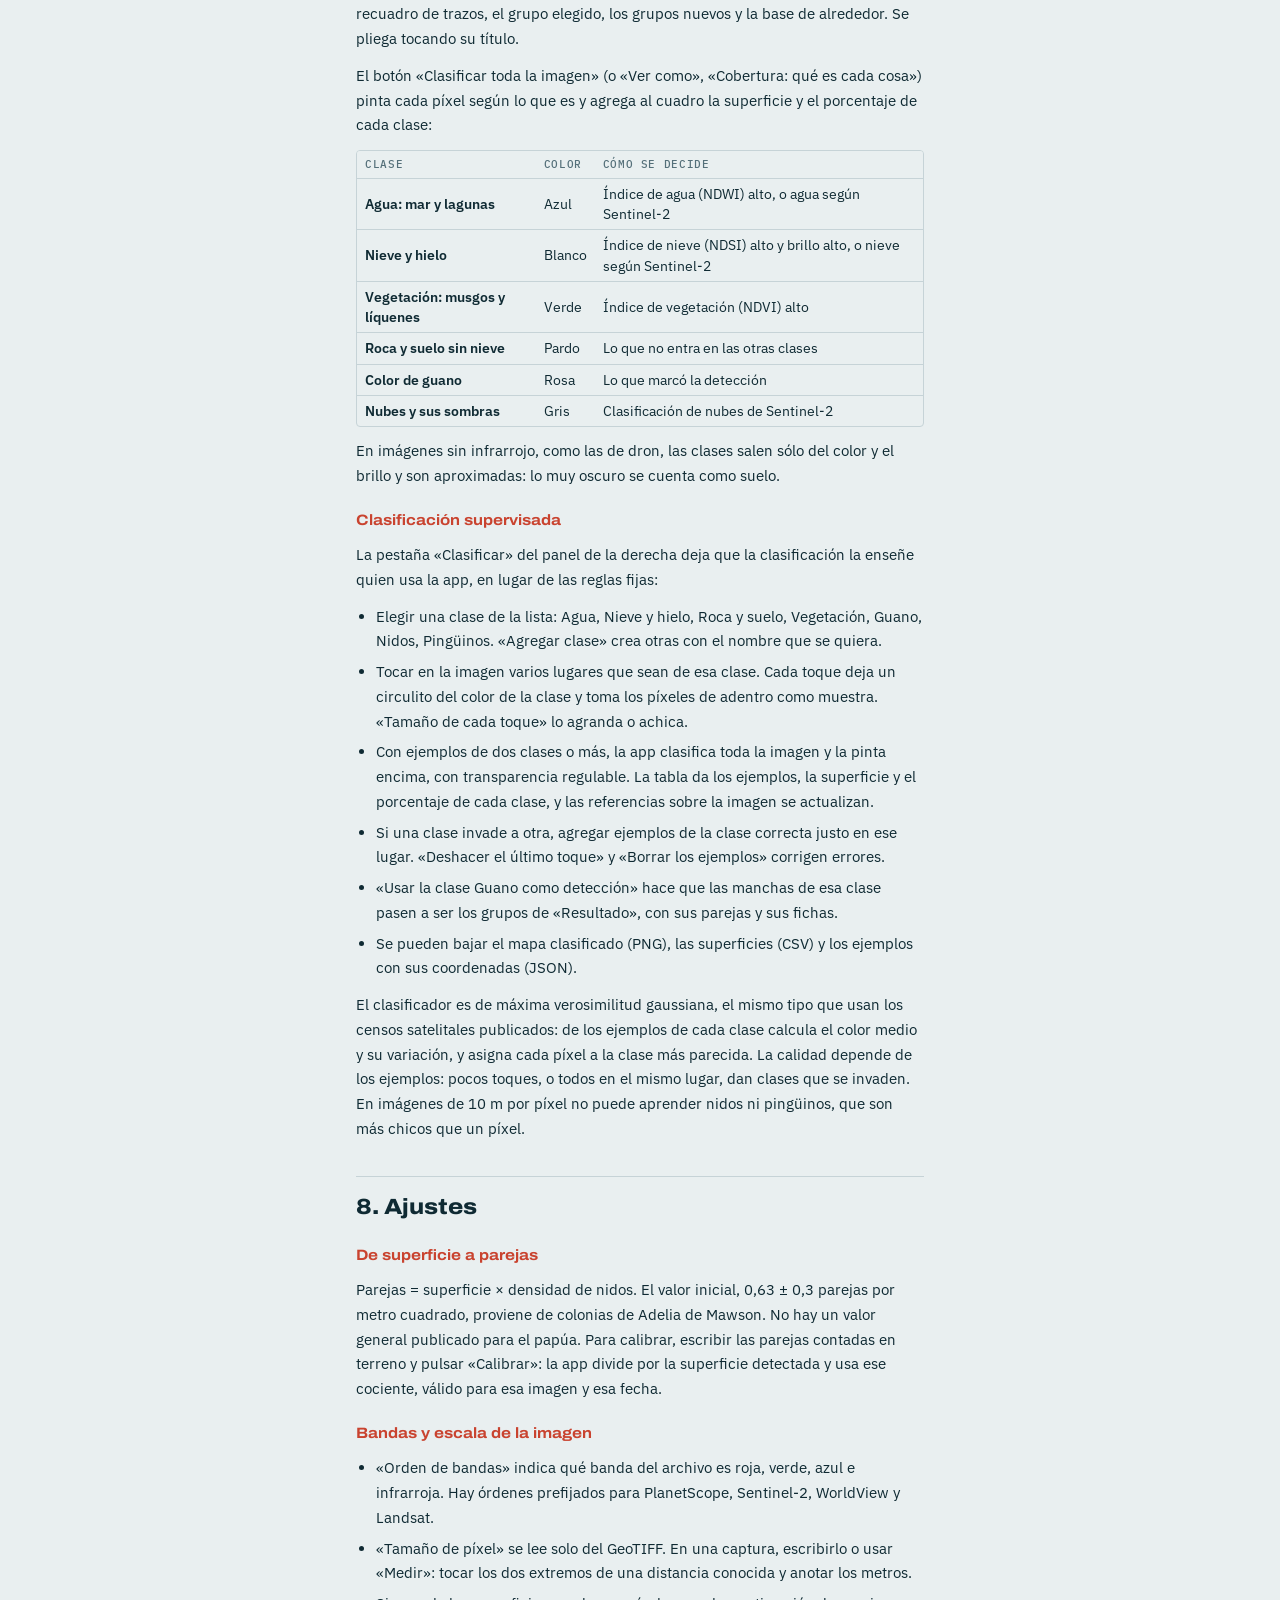
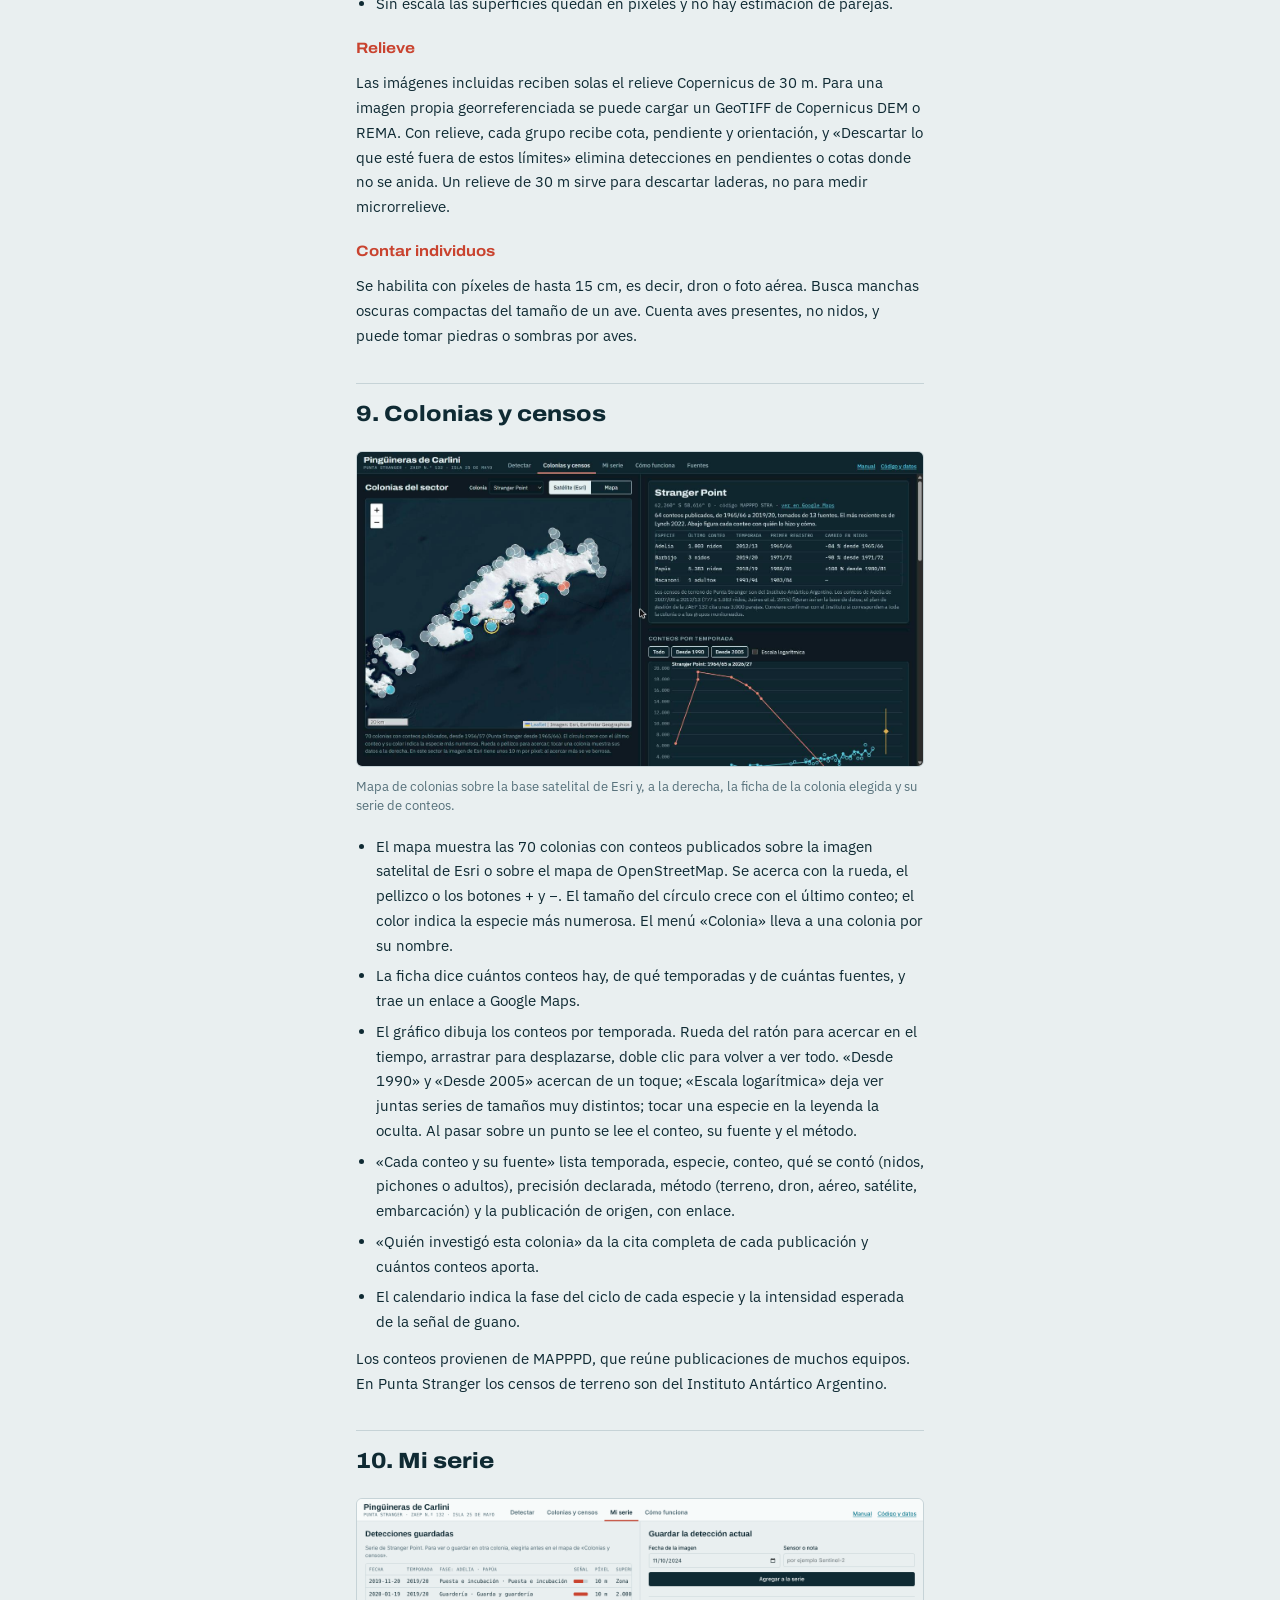
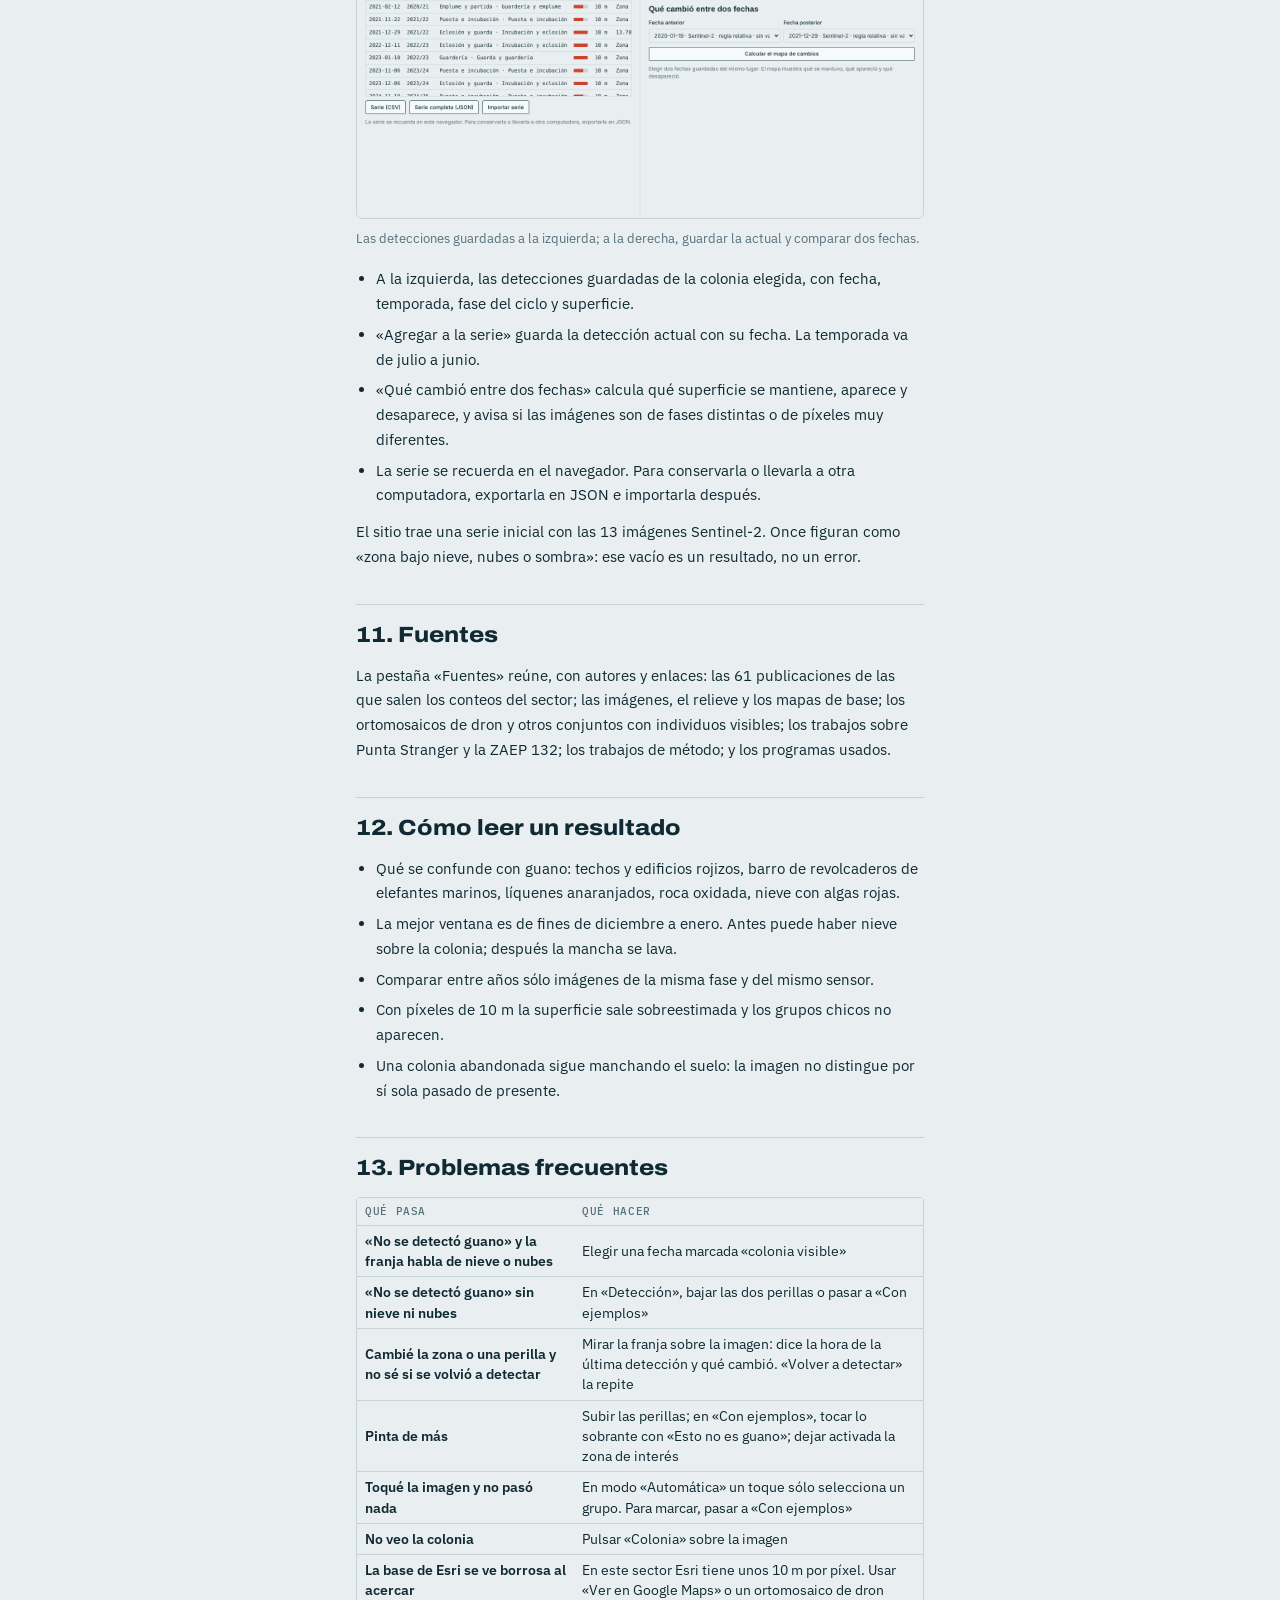
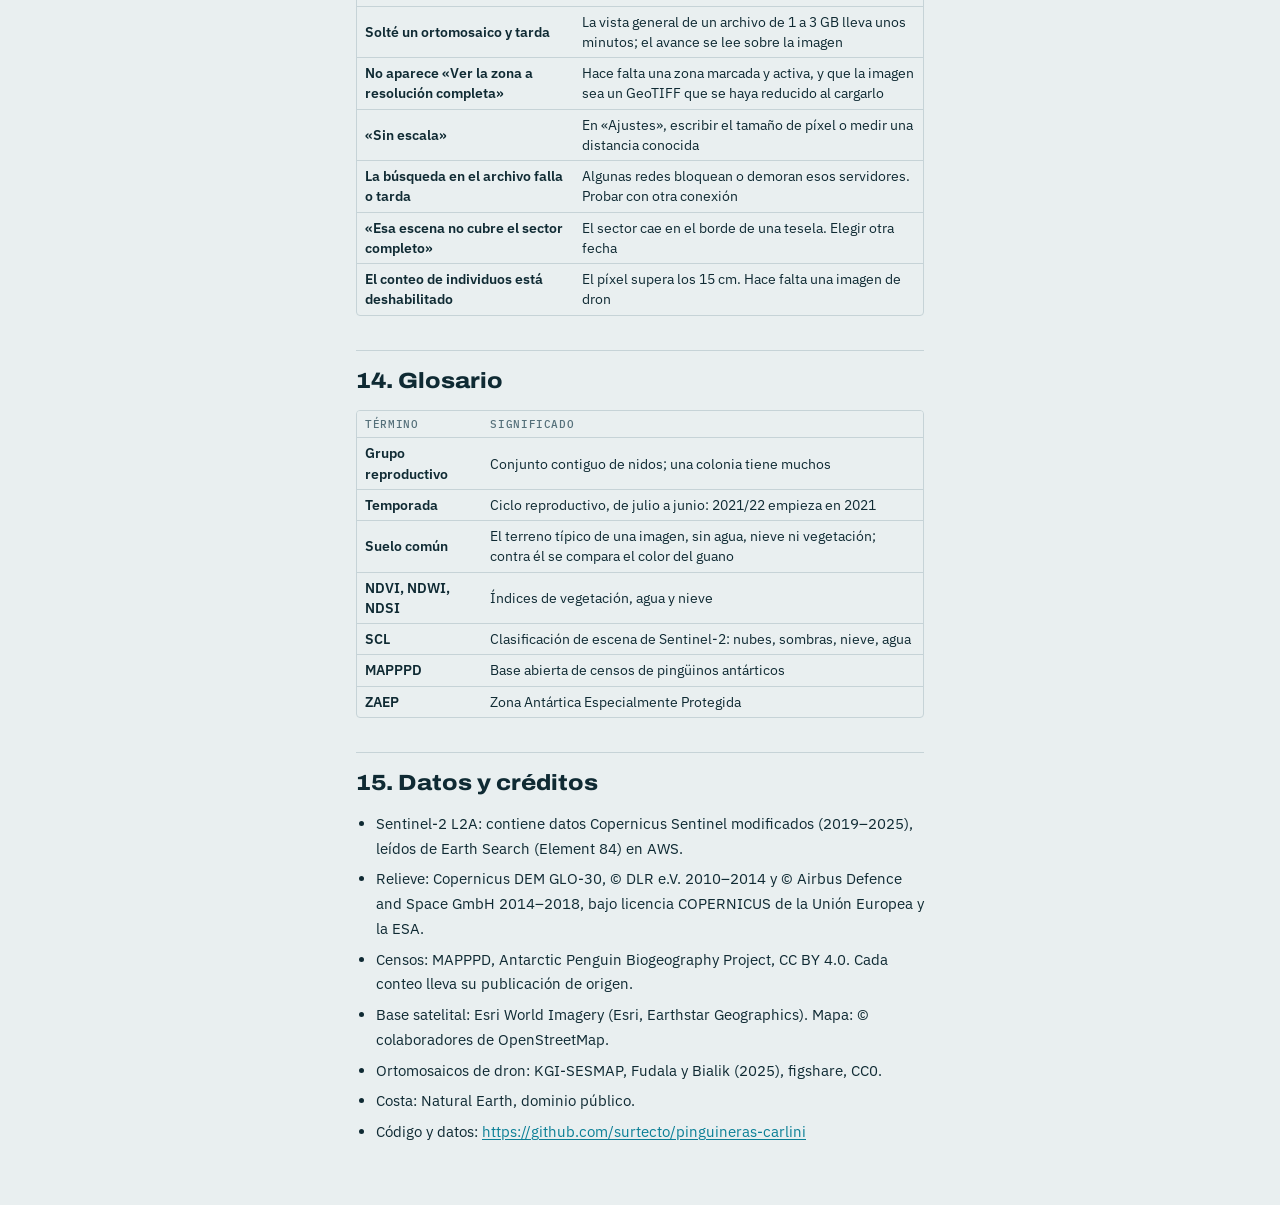
==== commit 0e0d73ff: "Pestaña «Clasificar»: clasificación supervisada con clases y ejemplos marcados sobre la imagen Clase" ====
--- a/manual.html
+++ b/manual.html
@@ -2,7 +2,7 @@
 <html lang="es"><head><meta charset="utf-8"><meta name="viewport" content="width=device-width, initial-scale=1">
 <title>Manual de Pingüineras de Carlini</title>
 <link href="https://fonts.googleapis.com/css2?family=Archivo:wdth,wght@100..125,500..800&family=IBM+Plex+Mono:wght@400;500&family=IBM+Plex+Sans:wght@400;500;600&display=swap" rel="stylesheet">
-<link rel="stylesheet" href="style.css?v=12">
+<link rel="stylesheet" href="style.css?v=14">
 <style>
 .man { max-width: 76ch; margin: 0 auto; padding: 28px 20px 60px; display: flex; flex-direction: column; gap: 12px; }
 .man h1 { font-size: 34px; } .man h2 { font-size: 22px; font-weight: 800; margin-top: 22px; padding-top: 14px; border-top: 1px solid var(--line); } .man h3 { font-size: 15px; font-weight: 700; color: var(--krill); margin-top: 8px; }
@@ -74,6 +74,10 @@
 <p>El botón «Clasificar toda la imagen» (o «Ver como», «Cobertura: qué es cada cosa») pinta cada píxel según lo que es y agrega al cuadro la superficie y el porcentaje de cada clase:</p>
 <div class="tw"><table><thead><tr><th>Clase</th><th>Color</th><th>Cómo se decide</th></tr></thead><tbody><tr><td>Agua: mar y lagunas</td><td>Azul</td><td>Índice de agua (NDWI) alto, o agua según Sentinel-2</td></tr><tr><td>Nieve y hielo</td><td>Blanco</td><td>Índice de nieve (NDSI) alto y brillo alto, o nieve según Sentinel-2</td></tr><tr><td>Vegetación: musgos y líquenes</td><td>Verde</td><td>Índice de vegetación (NDVI) alto</td></tr><tr><td>Roca y suelo sin nieve</td><td>Pardo</td><td>Lo que no entra en las otras clases</td></tr><tr><td>Color de guano</td><td>Rosa</td><td>Lo que marcó la detección</td></tr><tr><td>Nubes y sus sombras</td><td>Gris</td><td>Clasificación de nubes de Sentinel-2</td></tr></tbody></table></div>
 <p>En imágenes sin infrarrojo, como las de dron, las clases salen sólo del color y el brillo y son aproximadas: lo muy oscuro se cuenta como suelo.</p>
+<h3>Clasificación supervisada</h3>
+<p>La pestaña «Clasificar» del panel de la derecha deja que la clasificación la enseñe quien usa la app, en lugar de las reglas fijas:</p>
+<ul><li>Elegir una clase de la lista: Agua, Nieve y hielo, Roca y suelo, Vegetación, Guano, Nidos, Pingüinos. «Agregar clase» crea otras con el nombre que se quiera.</li><li>Tocar en la imagen varios lugares que sean de esa clase. Cada toque deja un circulito del color de la clase y toma los píxeles de adentro como muestra. «Tamaño de cada toque» lo agranda o achica.</li><li>Con ejemplos de dos clases o más, la app clasifica toda la imagen y la pinta encima, con transparencia regulable. La tabla da los ejemplos, la superficie y el porcentaje de cada clase, y las referencias sobre la imagen se actualizan.</li><li>Si una clase invade a otra, agregar ejemplos de la clase correcta justo en ese lugar. «Deshacer el último toque» y «Borrar los ejemplos» corrigen errores.</li><li>«Usar la clase Guano como detección» hace que las manchas de esa clase pasen a ser los grupos de «Resultado», con sus parejas y sus fichas.</li><li>Se pueden bajar el mapa clasificado (PNG), las superficies (CSV) y los ejemplos con sus coordenadas (JSON).</li></ul>
+<p>El clasificador es de máxima verosimilitud gaussiana, el mismo tipo que usan los censos satelitales publicados: de los ejemplos de cada clase calcula el color medio y su variación, y asigna cada píxel a la clase más parecida. La calidad depende de los ejemplos: pocos toques, o todos en el mismo lugar, dan clases que se invaden. En imágenes de 10 m por píxel no puede aprender nidos ni pingüinos, que son más chicos que un píxel.</p>
 <h2>8. Ajustes</h2>
 <h3>De superficie a parejas</h3>
 <p>Parejas = superficie × densidad de nidos. El valor inicial, 0,63 ± 0,3 parejas por metro cuadrado, proviene de colonias de Adelia de Mawson. No hay un valor general publicado para el papúa. Para calibrar, escribir las parejas contadas en terreno y pulsar «Calibrar»: la app divide por la superficie detectada y usa ese cociente, válido para esa imagen y esa fecha.</p>
--- a/style.css
+++ b/style.css
@@ -392,3 +392,14 @@
 .maplegend .btn[aria-pressed="true"] { background: #ffe45c; border-color: #ffe45c; }
 @media (max-width: 900px) { .maplegend { bottom: 40px; font-size: 11px; max-width: 70%; } }
 .pane h3.first { margin-top: 0; padding-top: 0; border-top: 0; }
+
+/* ============ clasificación supervisada ============ */
+.subtabs { grid-template-columns: repeat(5, auto); }
+.subtabs button { font-size: 11.5px; padding: 11px 6px 9px; gap: 4px; white-space: nowrap; }
+.supcls { display: grid; grid-template-columns: 1fr 1fr; gap: 6px; }
+.supbtn { display: flex; align-items: center; gap: 7px; text-align: left; font: 500 13px var(--body); color: var(--ink); background: var(--paper); border: 1px solid var(--line); border-radius: 6px; padding: 8px 9px; cursor: pointer; }
+.supbtn i, .swatch { flex: none; width: 14px; height: 14px; border-radius: 3px; border: 1px solid rgba(0, 0, 0, .35); display: inline-block; }
+.swatch { vertical-align: -2px; margin-right: 6px; }
+.supbtn .cnt { margin-left: auto; font: 500 11px var(--mono); color: var(--muted); }
+.supbtn[aria-checked="true"] { border-color: var(--ink); box-shadow: inset 0 0 0 1px var(--ink); font-weight: 700; }
+#supName { flex: 1; min-width: 0; font: 13px var(--body); padding: 7px 9px; border: 1px solid var(--line); border-radius: 4px; background: var(--surface); color: var(--ink); }
